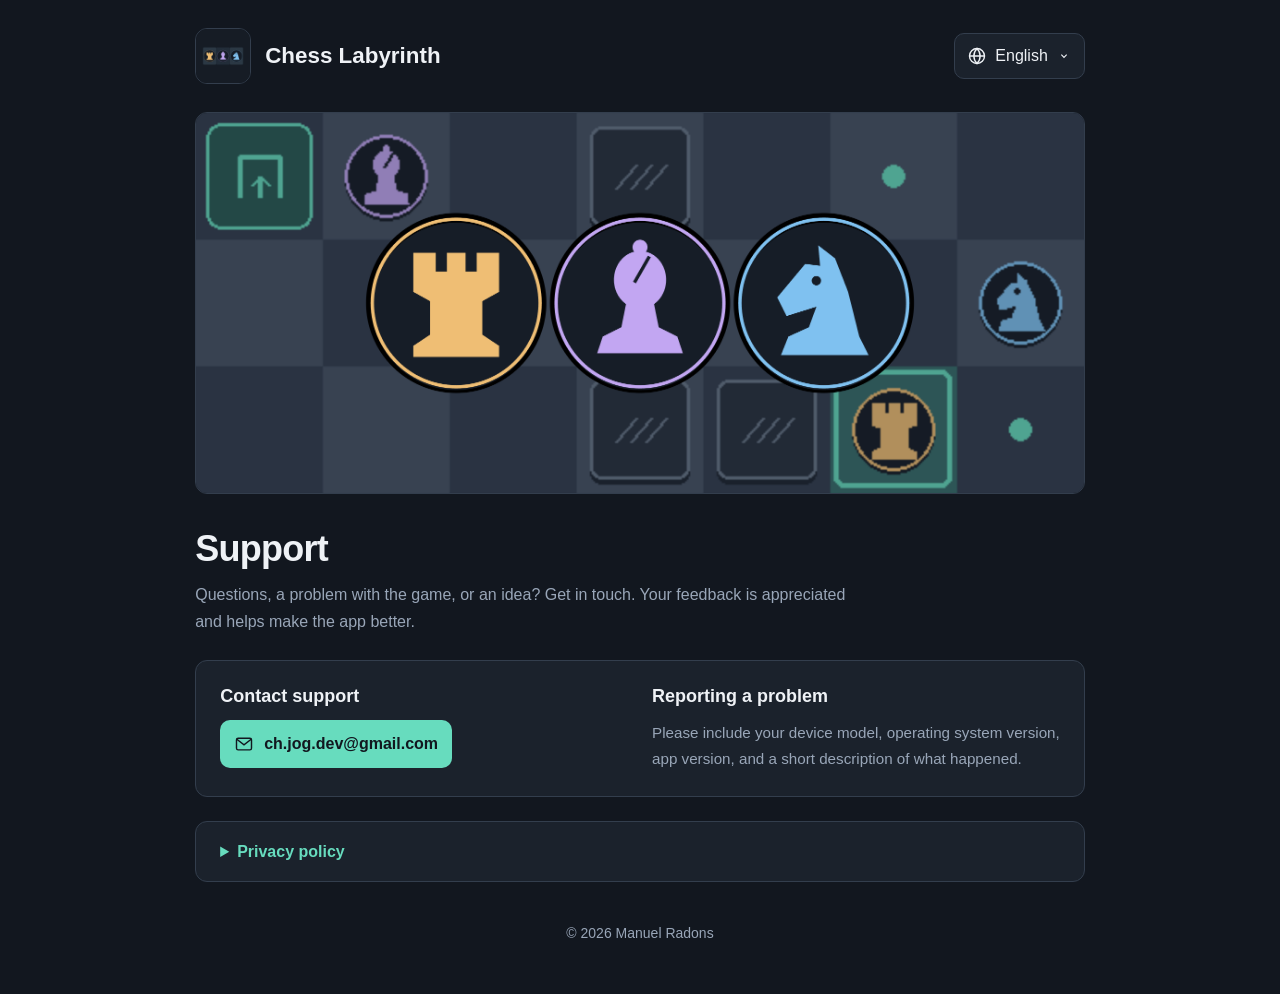
==== ChessLabyrinth/index.html @ fcb1c042 "Update print statement from 'Hello' to 'Goodbye'" ====
<!doctype html>
<html lang="en">
<head>
  <meta charset="utf-8">
  <meta name="viewport" content="width=device-width, initial-scale=1">
  <meta name="color-scheme" content="dark">
  <meta name="referrer" content="no-referrer">
  <meta name="description" content="Chess Labyrinth support and privacy policy. Get help with the game, report a problem, or read about your privacy.">
  <title>Chess Labyrinth — Support</title>
  <link rel="icon" type="image/png" href="[data-uri]">
  <style>
    :root {
      color-scheme: dark;
      --page: #12171f;
      --panel: #1b222c;
      --text: #eff2f6;
      --muted: #99a6b8;
      --accent: #67dcbe;
      --line: #333e4d;
      --notice: #302b20;
      --notice-text: #f6c65c;
    }
    * { box-sizing: border-box; }
    html { scroll-padding-top: 1.5rem; }
    body { margin: 0; background: var(--page); color: var(--text); font: 1rem/1.7 Arial, Helvetica, sans-serif; overflow-wrap: anywhere; -webkit-text-size-adjust: 100%; }
    main { max-width: 62rem; margin: 0 auto; padding: 1.75rem clamp(1.125rem, 4vw, 3.75rem) 3rem; }
    .masthead { display: flex; align-items: center; justify-content: space-between; gap: 1rem; margin-bottom: 1.75rem; }
    .brand { display: flex; align-items: center; gap: .875rem; min-width: 0; margin: 0; font-size: clamp(1.1rem, 3vw, 1.4rem); font-weight: 700; line-height: 1.25; }
    .brand img { width: 3.5rem; height: 3.5rem; flex-shrink: 0; border: 1px solid var(--line); border-radius: .75rem; }
    .language-menu { position: relative; flex-shrink: 0; }
    .language-menu > summary { display: flex; align-items: center; gap: .5rem; min-height: 2.75rem; padding: .5rem .75rem; border: 1px solid var(--line); border-radius: .625rem; background: var(--panel); cursor: pointer; list-style: none; }
    .language-menu > summary::-webkit-details-marker { display: none; }
    svg { width: 1.25rem; height: 1.25rem; flex-shrink: 0; }
    .language-menu > summary .chevron { width: 1rem; }
    .language-menu[open] > summary { border-color: var(--accent); }
    .language-menu[open] > summary .chevron { transform: rotate(180deg); }
    .language-switch { position: absolute; z-index: 5; top: calc(100% + .5rem); right: 0; width: 14rem; max-width: calc(100vw - 2.25rem); max-height: min(65vh, 28rem); overflow: auto; display: grid; gap: .25rem; padding: .5rem; border: 1px solid var(--line); border-radius: .75rem; background: var(--panel); box-shadow: 0 .5rem 1.5rem #0006; }
    .language-switch a { min-height: 2.75rem; padding: .5rem .75rem; border: 1px solid transparent; border-radius: .5rem; text-decoration: none; color: var(--text); }
    .language-switch a:hover { background: #232c38; }
    .language-switch a[aria-current="true"] { color: var(--accent); border-color: var(--accent); }
    .hero-art { display: block; width: 100%; height: auto; border: 1px solid var(--line); border-radius: .75rem; margin-bottom: 2rem; }
    article[hidden] { display: none; }
    article:not([hidden]) + article:not([hidden]) { margin-top: 4rem; padding-top: 2.5rem; border-top: 1px solid var(--line); }
    h1, h2, h3 { line-height: 1.3; text-wrap: balance; }
    h1 { margin: 0 0 .5rem; font-size: clamp(1.7rem, 4vw, 2.25rem); letter-spacing: -.02em; }
    h2 { margin: 0 0 .75rem; font-size: 1.125rem; }
    h3 { margin: 0 0 1rem; font-size: 1.15rem; }
    p { margin: 0 0 1rem; }
    .support-intro { color: var(--muted); max-width: 42rem; }
    .contact-card { display: grid; grid-template-columns: 1fr 1fr; gap: 1.5rem; margin: 1.5rem 0; padding: 1.5rem; background: var(--panel); border: 1px solid var(--line); border-radius: .75rem; }
    .contact-mail { display: inline-flex; align-items: center; gap: .625rem; min-height: 3rem; max-width: 100%; padding: .625rem .875rem; border-radius: .625rem; background: var(--accent); color: var(--page); font-weight: 700; text-decoration: none; }
    .contact-mail span { min-width: 0; }
    .contact-mail:hover { background: #7de8cc; }
    .report p { color: var(--muted); font-size: .95rem; margin: 0; }
    .policy-disclosure { margin: 1rem 0; border: 1px solid var(--line); border-radius: .75rem; background: var(--panel); }
    .policy-disclosure > summary { min-height: 3.5rem; padding: 1rem 1.5rem; cursor: pointer; font-weight: 700; color: var(--accent); }
    .policy-disclosure[open] > summary { border-bottom: 1px solid var(--line); }
    .policy-body { padding: clamp(1rem, 3vw, 1.5rem); }
    .policy-body header { margin-bottom: 1.5rem; }
    .policy-title { font-size: clamp(1.3rem, 3vw, 1.75rem); }
    .updated { color: var(--muted); font-size: .95rem; margin: 0; }
    .policy-body > section { margin: 2rem 0 0; }
    .policy-body > section > :last-child { margin-bottom: 0; }
    .notice { padding: 1rem 1.25rem; margin-bottom: 1.5rem; border-left: .25rem solid var(--notice-text); border-radius: .25rem; background: var(--notice); color: var(--notice-text); }
    a { color: var(--accent); text-decoration-thickness: .08em; text-underline-offset: .18em; }
    a:hover { text-decoration-thickness: .14em; }
    .contact-mail { color: var(--page); }
    a:focus-visible, summary:focus-visible { outline: 2px solid var(--accent); outline-offset: 4px; border-radius: .25rem; }
    .contents { margin: 1.75rem 0; padding: 1rem; border: 1px solid var(--line); border-radius: .5rem; }
    .contents > summary { cursor: pointer; font-weight: 600; }
    .contents[open] > summary { margin-bottom: .75rem; }
    nav ol { margin: 0; padding-left: 1.5rem; }
    nav ol a { display: inline-block; padding-block: .3rem; }
    ul { padding-left: 1.4rem; margin: 0 0 1rem; }
    li { padding-left: .15rem; margin-block: .4rem; }
    address { margin-bottom: 1rem; font-style: normal; }
    .policy-body footer { margin-top: 2rem; padding-top: 1.25rem; border-top: 1px solid var(--line); }
    footer a { display: inline-block; padding-block: .5rem; }
    .site-footer { margin-top: 2.5rem; text-align: center; color: var(--muted); font-size: .875rem; }
    @media (max-width: 42rem) {
      main { padding-top: 1.125rem; }
      .masthead { align-items: flex-start; flex-wrap: wrap; margin-bottom: 1.25rem; }
      .brand { flex: 1 1 12rem; }
      .language-menu { margin-left: auto; }
      .hero-art { margin-bottom: 1.5rem; }
      .contact-card { grid-template-columns: 1fr; gap: 1.5rem; padding: 1.125rem; }
      .contact-mail { font-size: .95rem; }
      .policy-disclosure > summary { padding: 1rem 1.125rem; }
    }
    @media print {
      :root { color-scheme: light; }
      body, main { background: white; color: black; }
      body { font-size: 10pt; line-height: 1.5; }
      main { max-width: none; margin: 0; padding: 0; }
      .masthead, .hero-art, .support, .contents, footer, .policy-disclosure > summary { display: none; }
      .policy-disclosure, .policy-body { background: white; border: 0; padding: 0; }
      a { color: inherit; }
      .updated { color: #444; }
      .notice { background: white; color: black; border: 1px solid #777; break-inside: avoid; }
      h2, h3 { break-after: avoid; }
      address { break-inside: avoid; }
      p, li { orphans: 3; widows: 3; }
    }
  </style>
</head>
<body>
  <main id="seitenanfang">
    <header class="masthead">
      <p class="brand"><img src="[data-uri]" alt="" width="1024" height="1024"><span id="brand-title">Chess Labyrinth</span></p>
      <details class="language-menu">
        <summary aria-label="Choose language: English"><svg viewBox="0 0 24 24" aria-hidden="true" fill="none" stroke="currentColor" stroke-width="1.7"><circle cx="12" cy="12" r="9"/><path d="M3 12h18M12 3c5 5 5 13 0 18-5-5-5-13 0-18Z"/></svg><span id="language-current">English</span><svg class="chevron" viewBox="0 0 24 24" aria-hidden="true" fill="none" stroke="currentColor" stroke-width="1.7"><path d="m8 10 4 4 4-4"/></svg></summary>
        <nav class="language-switch" aria-label="Language">
      <a href="#en-support" lang="en" hreflang="en" data-language-choice="en" data-language-label="Language">English</a>
      <a href="#de-support" lang="de" hreflang="de" data-language-choice="de" data-language-label="Sprache">Deutsch</a>
      <a href="#es-support" lang="es" hreflang="es" data-language-choice="es" data-language-label="Idioma">Español</a>
      <a href="#fr-support" lang="fr" hreflang="fr" data-language-choice="fr" data-language-label="Langue">Français</a>
      <a href="#it-support" lang="it" hreflang="it" data-language-choice="it" data-language-label="Lingua">Italiano</a>
      <a href="#hi-support" lang="hi" hreflang="hi" data-language-choice="hi" data-language-label="भाषा">हिन्दी</a>
      <a href="#ja-support" lang="ja" hreflang="ja" data-language-choice="ja" data-language-label="言語">日本語</a>
      <a href="#zh-Hans-support" lang="zh-Hans" hreflang="zh-Hans" data-language-choice="zh-Hans" data-language-label="语言">简体中文</a>
      <a href="#ru-support" lang="ru" hreflang="ru" data-language-choice="ru" data-language-label="Язык">Русский</a>
    </nav>
      </details>
    </header>
    <img class="hero-art" src="[data-uri]" alt="" width="3840" height="1646">
<article id="en-support" lang="en" data-policy-language="en" data-app-name="Chess Labyrinth" data-support-title="Support" data-description="Questions, a problem with the game, or an idea? Get in touch." data-language-label="Language" data-language-hint="Choose language">
  <section class="support" aria-labelledby="en-support-title">
    <h1 id="en-support-title">Support</h1>
    <p class="support-intro">Questions, a problem with the game, or an idea? Get in touch. Your feedback is appreciated and helps make the app better.</p>
    <div class="contact-card">
      <div>
        <h2>Contact support</h2>
        <a class="contact-mail" href="mailto:ch.jog.dev@gmail.com" aria-label="Email: ch.jog.dev@gmail.com"><svg viewBox="0 0 24 24" aria-hidden="true" fill="none" stroke="currentColor" stroke-width="1.7"><rect x="3" y="5" width="18" height="14" rx="2"/><path d="m3 6 9 7 9-7"/></svg><span>ch.jog.dev@gmail.com</span></a>
      </div>
      <div class="report">
        <h2>Reporting a problem</h2>
        <p>Please include your device model, operating system version, app version, and a short description of what happened.</p>
      </div>
    </div>
  </section>
  <details class="policy-disclosure" id="en-privacy" open>
    <summary>Privacy policy</summary>
    <div class="policy-body" id="en-top">
  <header>
    <h2 class="policy-title">Privacy Policy for Chess Labyrinth</h2>
    <p class="updated">Last updated: <time datetime="2026-10-09">October 9, 2026</time></p>
  </header>
  <p class="notice" role="note"><strong>Draft: Add the full postal address in the next section before publication.</strong></p>
  <p>This privacy policy applies to the Android and iOS app <strong>Chess Labyrinth</strong>. The game does not require a user account. Game progress and settings are stored on your device. To fund the app, Google AdMob banner ads and occasional full-screen ads are displayed. Google processes personal data in connection with these services.</p>
  <details class="contents">
    <summary>Contents</summary>
    <nav aria-label="Table of contents">
      <ol>
        <li><a href="#en-controller-and-contact">Controller and contact</a></li>
        <li><a href="#en-game-progress-and-settings-on-your-device">Game progress and settings on your device</a></li>
        <li><a href="#en-advertising-through-google-admob">Advertising through Google AdMob</a></li>
        <li><a href="#en-privacy-choices-and-withdrawal-of-consent">Privacy choices and withdrawal of consent</a></li>
        <li><a href="#en-purposes-and-legal-bases">Purposes and legal bases</a></li>
        <li><a href="#en-processing-outside-the-european-economic-area">Processing outside the European Economic Area</a></li>
        <li><a href="#en-retention-and-deletion">Retention and deletion</a></li>
        <li><a href="#en-contact-by-email">Contact by email</a></li>
        <li><a href="#en-your-rights">Your rights</a></li>
        <li><a href="#en-app-stores-and-changes-to-this-policy">App stores and changes to this policy</a></li>
      </ol>
    </nav>
  </details>
  <section aria-labelledby="en-controller-and-contact">
    <h3 id="en-controller-and-contact">Controller and contact</h3>
    <p>The controller responsible for processing data in connection with this app is:</p>
    <address>Manuel Radons<br>
      [Add street and house number]<br>
      [Add postal code and city]<br>
      [Add country]</address>
    <p>Email: <a href="mailto:ch.jog.dev@gmail.com">ch.jog.dev@gmail.com</a></p>
  </section>
  <section aria-labelledby="en-game-progress-and-settings-on-your-device">
    <h3 id="en-game-progress-and-settings-on-your-device">Game progress and settings on your device</h3>
    <p>The app stores the following information in local app storage:</p>
    <ul>
      <li>Your best results for each level. Unlocked levels, stars, trophies and personal best scores for each game world are calculated from these results.</li>
      <li>Your selected language and settings for sound, animations and haptic feedback.</li>
      <li>Completed-level counters and a capped time value used to control the intervals between full-screen ads.</li>
    </ul>
    <p>On first launch, the app reads your device's preferred languages to select an appropriate translation. The selected language is stored. The game does not send your device's list of languages to a server operated by me.</p>
    <p>I do not operate a server for storing game progress or user profiles. The app does not send me your best results, stars, trophies or game settings. There is no online leaderboard or synchronization between devices operated by the game. The local advertising counters described above are not passed to AdMob as gameplay statistics.</p>
    <p>No separate analytics or crash-reporting services are integrated in addition to the Google advertising services described below. The game does not access your contacts, photos, camera, microphone or precise device location. Google may nevertheless derive an approximate location from your IP address.</p>
  </section>
  <section aria-labelledby="en-advertising-through-google-admob">
    <h3 id="en-advertising-through-google-admob">Advertising through Google AdMob</h3>
    <p>Chess Labyrinth uses Google AdMob and Google's service for managing privacy choices, the <strong>User Messaging Platform (UMP)</strong>. Google is an external recipient of data. The contact for Europe is Google Ireland Limited, Gordon House, Barrow Street, Dublin 4, Ireland. Company details are available in <a href="https://www.google.com/intl/de_de/contact/impressum.html">Google's legal notice</a>.</p>
    <p>The app is configured for <strong>non-personalized advertising</strong>. Ads should therefore not be selected on the basis of a profile of your previous usage behavior. However, non-personalized advertising does not mean that no personal data is processed: delivering, measuring and securing these ads may also involve identifiers and local storage. <a href="https://support.google.com/admob/answer/7676680?hl=en">Google explains processing for non-personalized ads here.</a></p>
    <p>Depending on the operating system, device settings, privacy choices and ad format, Google's services may process the following data in particular:</p>
    <ul>
      <li>Your IP address and approximate location information derived from it.</li>
      <li>Technical information about the device, operating system and app, and device, app or other identifiers where available.</li>
      <li>Information about ads displayed and interactions, such as ad views, taps or advertising video playback, and technical usage events such as app launches.</li>
      <li>Diagnostic and performance data, such as loading times, crash reports and information about technical errors.</li>
      <li>Your privacy choices and information needed to manage them.</li>
    </ul>
    <p>Google uses this data to provide and measure advertising, for billing, to improve its advertising services and to protect against fraud and abuse. The categories processed in any particular case depend on the conditions described above. Details are provided in Google's information for <a href="https://developers.google.com/admob/android/privacy/play-data-disclosure">Android</a> and <a href="https://developers.google.com/admob/ios/privacy/data-disclosure">iOS</a>, and in <a href="https://policies.google.com/privacy?hl=en">Google's Privacy Policy</a>.</p>
    <p>No additional advertising network SDKs are integrated into the app. However, other service providers and advertising partners used by Google may receive data as part of ad delivery. Information about the providers involved and their purposes is available in the privacy dialog, where provided, and in <a href="https://policies.google.com/technologies/partner-sites?hl=en">Google's information about data use on partner websites and apps</a>. If you follow an ad to another website or app, that provider's privacy notices also apply there.</p>
  </section>
  <section aria-labelledby="en-privacy-choices-and-withdrawal-of-consent">
    <h3 id="en-privacy-choices-and-withdrawal-of-consent">Privacy choices and withdrawal of consent</h3>
    <p>The app uses Google UMP to determine which privacy prompt is required and to display the corresponding dialog. This check already establishes a connection to Google. It is separate from the subsequent request for advertising. Depending on the region and your choices, authorization by UMP may also allow limited ads to be delivered; it does not automatically mean that you have given consent. <a href="https://developers.google.com/admob/ios/privacy">Information about Google UMP</a>.</p>
    <p>Where consent is required, you can accept or reject the purposes offered in the dialog. Under <strong>Settings → Ad privacy options</strong>, you can revisit and change your choices if Google provides this option for your region. You can withdraw consent there with effect for the future. Withdrawal does not affect the lawfulness of processing carried out before withdrawal. Refusing or withdrawing consent may result in limited ads or no ads being displayed; the game's features remain available.</p>
    <p>Consent choices are stored by the Google service. <strong>“Reset progress” does not delete advertising consent or data already stored by Google.</strong></p>
  </section>
  <section aria-labelledby="en-purposes-and-legal-bases">
    <h3 id="en-purposes-and-legal-bases">Purposes and legal bases</h3>
    <p>Where personal data is processed and the General Data Protection Regulation (GDPR) applies, the legal bases are:</p>
    <ul>
      <li><strong>Providing the game and storing settings:</strong> Article 6(1)(b) GDPR, to the extent necessary to provide the features you request.</li>
      <li><strong>Advertising-related processing requiring consent:</strong> Article 6(1)(a) GDPR.</li>
      <li><strong>Legally required management and documentation of consent:</strong> Article 6(1)(c) GDPR.</li>
      <li><strong>Technical delivery of non-personalized advertising, limiting advertising interruptions and preventing abuse:</strong> where consent is not required, Article 6(1)(f) GDPR. The interests are funding the app and operating it securely with minimal disruption. This applies only where your interests requiring protection do not override those interests.</li>
    </ul>
    <p>These legal bases are set out in <a href="https://eur-lex.europa.eu/eli/reg/2016/679/oj?locale=en">Article 6 GDPR</a>. A legitimate interest does not replace consent required by law.</p>
    <p>Storing or accessing information on your device is also subject to the applicable rules protecting terminal equipment. Where German law applies, non-essential access requires consent under Section 25(1) of the TDDDG. Access that is strictly necessary to provide features you expressly request, such as storing your game progress and selected settings, falls under Section 25(2), point 2 of the TDDDG. <a href="https://www.gesetze-im-internet.de/ttdsg/__25.html">Section 25 TDDDG</a>.</p>
  </section>
  <section aria-labelledby="en-processing-outside-the-european-economic-area">
    <h3 id="en-processing-outside-the-european-economic-area">Processing outside the European Economic Area</h3>
    <p>Google may also process data outside the European Economic Area, particularly in the United States. According to Google, it relies on applicable adequacy decisions, including the EU–US Data Privacy Framework for covered transfers to certified companies, and, where necessary, standard contractual clauses. Information about these safeguards and how to obtain a copy of the standard contractual clauses is available in <a href="https://policies.google.com/privacy/frameworks?hl=en">Google's information about international data transfers</a>.</p>
  </section>
  <section aria-labelledby="en-retention-and-deletion">
    <h3 id="en-retention-and-deletion">Retention and deletion</h3>
    <p><strong>Local game data:</strong> game progress and settings generally remain stored until you change or delete them. Under <strong>Settings → Reset progress</strong>, best results and the unlocked levels, stars, trophies and personal best scores for each game world derived from them, together with the local counters for full-screen ads, are reset. Language, sound, animations, haptics and privacy choices are preserved.</p>
    <p>You can remove other local app data using your operating system's data management options or by fully deleting the app. Merely offloading an app on iOS retains its data.</p>
    <p><strong>Device backups:</strong> depending on your system settings, app data may be included in device backups and restored later. Such backups are allowed on Android. Storage and deletion of these backups depend on your settings and the backup service used, for example Apple's or Google's. Resetting the game does not delete existing backup copies.</p>
    <p><strong>Google data:</strong> retention periods depend on the type of data, the purpose of processing and legal requirements. Google deletes or anonymizes certain data after defined periods; other data may be retained longer, particularly for security, abuse prevention or legal obligations. Google explains the details and deletion options in its <a href="https://policies.google.com/technologies/retention?hl=en">information about data retention</a>. Uninstalling the app does not automatically delete data already sent to Google.</p>
  </section>
  <section aria-labelledby="en-contact-by-email">
    <h3 id="en-contact-by-email">Contact by email</h3>
    <p>If you email me, I process your email address and the information you provide in order to respond to your request. The contact address above uses Google's Gmail service, so Google also processes the messages sent. The linked Google information about data processing and international transfers also applies.</p>
    <p>The legal basis is Article 6(1)(b) GDPR for requests concerning use of the app, and Article 6(1)(f) GDPR for other requests, based on the interest in responding to your message. Correspondence is deleted once the matter has been fully resolved, unless statutory retention obligations or necessary documentation require otherwise. Contacting me is voluntary; without a means to reply, I may be unable to answer your request.</p>
  </section>
  <section aria-labelledby="en-your-rights">
    <h3 id="en-your-rights">Your rights</h3>
    <p>Where the legal requirements are met, you have rights of access, rectification, erasure, restriction of processing and data portability. You can withdraw consent with effect for the future. You can object to processing based on legitimate interests on grounds relating to your particular situation; you may object to direct marketing at any time.</p>
    <p>You can also lodge a complaint with a data protection supervisory authority, particularly in the place of your habitual residence, place of work or the alleged infringement. The <a href="https://commission.europa.eu/law/law-topic/data-protection/information-individuals_en">European Commission provides an overview of your data protection rights</a>.</p>
    <p>For matters concerning the app, you can contact me at <a href="mailto:ch.jog.dev@gmail.com">ch.jog.dev@gmail.com</a>. I have no remote access to the game progress stored by the app on your device. For data that Google processes as an independent controller, the contact and privacy tools in <a href="https://policies.google.com/privacy?hl=en">Google's Privacy Policy</a> are also available.</p>
    <p>The game does not make decisions about you based solely on automated processing that produce legal effects or similarly significantly affect you.</p>
  </section>
  <section aria-labelledby="en-app-stores-and-changes-to-this-policy">
    <h3 id="en-app-stores-and-changes-to-this-policy">App stores and changes to this policy</h3>
    <p>When you download or update the app, Apple or Google processes data as an independent controller. Their privacy notices apply to that processing. This policy describes data processing within Chess Labyrinth and when you contact me; it does not replace the app stores' privacy notices.</p>
    <p>This policy will be updated if features, services used or legal requirements change. The date at the beginning indicates the date of this version.</p>
  </section>
  <footer><a href="#en-support">Back to support</a></footer>
    </div>
  </details>
</article>
<article id="de-support" lang="de" data-policy-language="de" data-app-name="Schachlabyrinth" data-support-title="Support" data-description="Du hast eine Frage, ein Problem mit dem Spiel oder eine Idee? Schreib mir." data-language-label="Sprache" data-language-hint="Sprache wählen">
  <section class="support" aria-labelledby="de-support-title">
    <h1 id="de-support-title">Support</h1>
    <p class="support-intro">Du hast eine Frage, ein Problem mit dem Spiel oder eine Idee? Schreib mir. Dein Feedback ist willkommen und hilft mir, die App zu verbessern.</p>
    <div class="contact-card">
      <div>
        <h2>Support kontaktieren</h2>
        <a class="contact-mail" href="mailto:ch.jog.dev@gmail.com" aria-label="E-Mail: ch.jog.dev@gmail.com"><svg viewBox="0 0 24 24" aria-hidden="true" fill="none" stroke="currentColor" stroke-width="1.7"><rect x="3" y="5" width="18" height="14" rx="2"/><path d="m3 6 9 7 9-7"/></svg><span>ch.jog.dev@gmail.com</span></a>
      </div>
      <div class="report">
        <h2>Ein Problem melden</h2>
        <p>Bitte nenne dein Gerätemodell, die Betriebssystemversion und die App-Version und beschreibe kurz, was passiert ist.</p>
      </div>
    </div>
  </section>
  <details class="policy-disclosure" id="de-privacy" open>
    <summary>Datenschutzerklärung</summary>
    <div class="policy-body" id="de-top">
    <header>
      <h2 class="policy-title">Datenschutzerklärung für Schachlabyrinth</h2>
      <p class="updated">Stand: <time datetime="2026-10-09">9. Oktober 2026</time></p>
    </header>
    <p class="notice" role="note"><strong>Entwurf: Vor der Veröffentlichung die vollständige Anschrift im nächsten Abschnitt ergänzen.</strong></p>
    <p>Diese Datenschutzerklärung gilt für die Android- und iOS-App <strong>Schachlabyrinth (Chess Labyrinth)</strong>. Das Spiel benötigt kein Benutzerkonto. Spielstände und Einstellungen werden auf Ihrem Gerät gespeichert. Zur Finanzierung der App werden Werbebanner und gelegentlich Vollbildanzeigen von Google AdMob eingeblendet. Dabei verarbeitet Google personenbezogene Daten.</p>
    <details class="contents">
      <summary>Inhalt</summary>
      <nav aria-label="Inhaltsverzeichnis">
        <ol>
          <li><a href="#verantwortlicher-und-kontakt">Verantwortlicher und Kontakt</a></li>
          <li><a href="#spielstaende-und-einstellungen-auf-ihrem-geraet">Spielstände und Einstellungen auf Ihrem Gerät</a></li>
          <li><a href="#werbung-durch-google-admob">Werbung durch Google AdMob</a></li>
          <li><a href="#datenschutzentscheidung-und-widerruf">Datenschutzentscheidung und Widerruf</a></li>
          <li><a href="#zwecke-und-rechtsgrundlagen">Zwecke und Rechtsgrundlagen</a></li>
          <li><a href="#verarbeitung-ausserhalb-des-europaeischen-wirtschaftsraums">Verarbeitung außerhalb des Europäischen Wirtschaftsraums</a></li>
          <li><a href="#speicherdauer-und-loeschung">Speicherdauer und Löschung</a></li>
          <li><a href="#kontakt-per-e-mail">Kontakt per E-Mail</a></li>
          <li><a href="#ihre-rechte">Ihre Rechte</a></li>
          <li><a href="#app-stores-und-aenderungen-dieser-erklaerung">App Stores und Änderungen dieser Erklärung</a></li>
        </ol>
      </nav>
    </details>
    <section aria-labelledby="verantwortlicher-und-kontakt">
      <h3 id="verantwortlicher-und-kontakt">Verantwortlicher und Kontakt</h3>
      <p>Verantwortlich für die Datenverarbeitung im Zusammenhang mit dieser App ist:</p>
      <address>Manuel Radons<br>
        [Straße und Hausnummer ergänzen]<br>
        [Postleitzahl und Ort ergänzen]<br>
        [Land ergänzen]</address>
      <p>E-Mail: <a href="mailto:ch.jog.dev@gmail.com">ch.jog.dev@gmail.com</a></p>
    </section>
    <section aria-labelledby="spielstaende-und-einstellungen-auf-ihrem-geraet">
      <h3 id="spielstaende-und-einstellungen-auf-ihrem-geraet">Spielstände und Einstellungen auf Ihrem Gerät</h3>
      <p>Die App speichert die folgenden Informationen im lokalen App-Speicher:</p>
      <ul>
        <li>Bestleistungen pro Level. Daraus werden freigeschaltete Level, Sterne, Trophäen und persönliche Bestleistungen pro Spielwelt berechnet.</li>
        <li>Ihre gewählte Sprache sowie Einstellungen für Ton, Animationen und haptisches Feedback.</li>
        <li>Zähler abgeschlossener Level und eine begrenzte Zeitangabe zur Steuerung der Abstände zwischen Vollbildanzeigen.</li>
      </ul>
      <p>Beim ersten Start liest die App die bevorzugten Gerätesprachen aus, um eine passende Übersetzung auszuwählen. Gespeichert wird die ausgewählte Sprache. Die Liste Ihrer Gerätesprachen wird vom Spiel nicht an einen eigenen Server übermittelt.</p>
      <p>Ich betreibe keinen Server zur Speicherung von Spielständen oder Nutzerprofilen. Die App übermittelt Ihre Bestleistungen, Sterne, Trophäen und Spieleinstellungen nicht an mich. Es gibt keine Online-Rangliste und keine vom Spiel betriebene Synchronisierung zwischen Geräten. Die beschriebenen lokalen Werbezähler werden nicht als Spielstatistik an AdMob übergeben.</p>
      <p>Zusätzlich zu den unten beschriebenen Google-Werbediensten sind keine eigenen Analyse- oder Absturzberichtsdienste eingebunden. Das Spiel greift nicht auf Ihre Kontakte, Fotos, Kamera, Ihr Mikrofon oder Ihren präzisen Gerätestandort zu. Google kann aus der IP-Adresse dennoch einen ungefähren Standort ableiten.</p>
    </section>
    <section aria-labelledby="werbung-durch-google-admob">
      <h3 id="werbung-durch-google-admob">Werbung durch Google AdMob</h3>
      <p>Chess Labyrinth verwendet Google AdMob und Googles Dienst zur Verwaltung von Datenschutzentscheidungen, die <strong>User Messaging Platform (UMP)</strong>. Google ist dabei ein externer Empfänger von Daten. Für Europa ist Ansprechpartner Google Ireland Limited, Gordon House, Barrow Street, Dublin 4, Irland. Angaben zum Unternehmen finden Sie im <a href="https://www.google.com/intl/de_de/contact/impressum.html">Google-Impressum</a>.</p>
      <p>Die App ist für <strong>nicht personalisierte Werbung</strong> konfiguriert. Die Auswahl der Anzeigen soll daher nicht auf einem Profil Ihres bisherigen Nutzungsverhaltens beruhen. Nicht personalisierte Werbung bedeutet jedoch nicht, dass keine personenbezogenen Daten verarbeitet werden: Auch die Auslieferung, Messung und Absicherung solcher Anzeigen kann Kennungen und lokalen Speicher verwenden. <a href="https://support.google.com/admob/answer/7676680?hl=de">Google erläutert die Verarbeitung bei nicht personalisierten Anzeigen hier.</a></p>
      <p>Abhängig von Betriebssystem, Geräteeinstellungen, Datenschutzentscheidung und Anzeigenformat können die Google-Dienste insbesondere folgende Daten verarbeiten:</p>
      <ul>
        <li>IP-Adresse und daraus abgeleitete ungefähre Standortinformationen.</li>
        <li>Technische Angaben zum Gerät, Betriebssystem und zur App sowie Geräte-, App- oder sonstige Kennungen, soweit diese verfügbar sind.</li>
        <li>Angaben zu angezeigten Anzeigen und Interaktionen, etwa Anzeigenaufrufe, Antippen oder das Abspielen von Werbevideos, sowie technische Nutzungsereignisse wie App-Starts.</li>
        <li>Diagnose- und Leistungsdaten, etwa Ladezeiten, Absturzberichte und Informationen über technische Fehler.</li>
        <li>Ihre Datenschutzentscheidungen und die für deren Verwaltung benötigten Informationen.</li>
      </ul>
      <p>Google verwendet solche Daten zur Bereitstellung und Messung von Werbung, zur Abrechnung, zur Verbesserung seiner Werbedienste und zum Schutz vor Betrug und Missbrauch. Welche Kategorien im Einzelfall verarbeitet werden, hängt von den genannten Bedingungen ab. Einzelheiten beschreiben Googles Informationen für <a href="https://developers.google.com/admob/android/privacy/play-data-disclosure">Android</a> und <a href="https://developers.google.com/admob/ios/privacy/data-disclosure">iOS</a> sowie die <a href="https://policies.google.com/privacy?hl=de">Google-Datenschutzerklärung</a>.</p>
      <p>Zusätzliche Werbenetzwerk-SDKs sind nicht in die App eingebunden. Im Rahmen der Anzeigenauslieferung können jedoch weitere von Google eingesetzte Dienstleister und Werbepartner Daten erhalten. Informationen zu den beteiligten Anbietern und ihren Zwecken finden Sie im verfügbaren Datenschutzdialog und in <a href="https://policies.google.com/technologies/partner-sites?hl=de">Googles Informationen zur Datennutzung auf Partner-Websites und in Partner-Apps</a>. Wenn Sie einer Anzeige zu einer fremden Website oder App folgen, gelten dort zusätzlich die Datenschutzhinweise des jeweiligen Anbieters.</p>
    </section>
    <section aria-labelledby="datenschutzentscheidung-und-widerruf">
      <h3 id="datenschutzentscheidung-und-widerruf">Datenschutzentscheidung und Widerruf</h3>
      <p>Die App verwendet Google UMP, um zu ermitteln, welche Datenschutzabfrage erforderlich ist, und den entsprechenden Dialog anzuzeigen. Bereits diese Abfrage stellt eine Verbindung zu Google her. Sie ist von der anschließenden Anforderung von Werbung zu unterscheiden. Eine Freigabe durch UMP kann je nach Region und Entscheidung auch die Auslieferung eingeschränkter Anzeigen erlauben; sie bedeutet nicht automatisch, dass Sie eine Einwilligung erteilt haben. <a href="https://developers.google.com/admob/ios/privacy">Informationen zu Google UMP</a>.</p>
      <p>Soweit eine Einwilligung erforderlich ist, können Sie die angebotenen Zwecke im Dialog annehmen oder ablehnen. In den <strong>Einstellungen → Datenschutzoptionen für Werbung</strong> können Sie Ihre Entscheidung erneut aufrufen und ändern, sofern diese Option für Ihre Region von Google bereitgestellt wird. Eine erteilte Einwilligung können Sie dort mit Wirkung für die Zukunft widerrufen. Die Rechtmäßigkeit der Verarbeitung bis zum Widerruf bleibt unberührt. Eine Ablehnung oder ein Widerruf kann dazu führen, dass eingeschränkte oder keine Anzeigen erscheinen; die Spielfunktionen bleiben nutzbar.</p>
      <p>Einwilligungsentscheidungen werden durch den Google-Dienst gespeichert. <strong>„Fortschritt zurücksetzen“ löscht keine Werbeeinwilligung und keine bereits bei Google gespeicherten Daten.</strong></p>
    </section>
    <section aria-labelledby="zwecke-und-rechtsgrundlagen">
      <h3 id="zwecke-und-rechtsgrundlagen">Zwecke und Rechtsgrundlagen</h3>
      <p>Soweit personenbezogene Daten verarbeitet werden und die Datenschutz-Grundverordnung (DSGVO) gilt, sind die Rechtsgrundlagen:</p>
      <ul>
        <li><strong>Spiel bereitstellen und Einstellungen speichern:</strong> Art. 6 Abs. 1 Buchst. b DSGVO, soweit dies zur Bereitstellung der von Ihnen gewünschten Funktionen erforderlich ist.</li>
        <li><strong>Einwilligungspflichtige Werbeverarbeitung:</strong> Art. 6 Abs. 1 Buchst. a DSGVO.</li>
        <li><strong>Gesetzlich erforderliche Verwaltung und Nachweise von Einwilligungen:</strong> Art. 6 Abs. 1 Buchst. c DSGVO.</li>
        <li><strong>Technische Auslieferung nicht personalisierter Werbung, Begrenzung von Werbeunterbrechungen und Missbrauchsschutz:</strong> Soweit keine Einwilligung erforderlich ist, Art. 6 Abs. 1 Buchst. f DSGVO. Die Interessen liegen in der Finanzierung und dem sicheren, störungsarmen Betrieb der App. Dies gilt nur, soweit Ihre schutzwürdigen Interessen nicht überwiegen.</li>
      </ul>
      <p>Diese Rechtsgrundlagen ergeben sich aus <a href="https://eur-lex.europa.eu/eli/reg/2016/679/oj?locale=de">Art. 6 DSGVO</a>. Ein berechtigtes Interesse ersetzt keine gesetzlich erforderliche Einwilligung.</p>
      <p>Für das Speichern oder Auslesen von Informationen auf Ihrem Gerät gelten zusätzlich die anwendbaren Regeln zum Schutz der Endeinrichtung. Soweit deutsches Recht anwendbar ist, erfordern nicht notwendige Zugriffe eine Einwilligung nach § 25 Abs. 1 TDDDG. Unbedingt notwendige Zugriffe zur Bereitstellung ausdrücklich gewünschter Funktionen, etwa zum Speichern Ihrer Spielstände und gewählten Einstellungen, fallen unter § 25 Abs. 2 Nr. 2 TDDDG. <a href="https://www.gesetze-im-internet.de/ttdsg/__25.html">§ 25 TDDDG</a>.</p>
    </section>
    <section aria-labelledby="verarbeitung-ausserhalb-des-europaeischen-wirtschaftsraums">
      <h3 id="verarbeitung-ausserhalb-des-europaeischen-wirtschaftsraums">Verarbeitung außerhalb des Europäischen Wirtschaftsraums</h3>
      <p>Google kann Daten auch außerhalb des Europäischen Wirtschaftsraums verarbeiten, insbesondere in den USA. Nach eigenen Angaben nutzt Google hierfür anwendbare Angemessenheitsbeschlüsse, einschließlich des EU-US Data Privacy Framework für entsprechend erfasste Übermittlungen an zertifizierte Unternehmen, und erforderlichenfalls Standardvertragsklauseln. Informationen zu diesen Grundlagen und dazu, wie Sie eine Kopie der Standardvertragsklauseln erhalten, finden Sie in <a href="https://policies.google.com/privacy/frameworks?hl=de">Googles Hinweisen zu internationalen Datenübermittlungen</a>.</p>
    </section>
    <section aria-labelledby="speicherdauer-und-loeschung">
      <h3 id="speicherdauer-und-loeschung">Speicherdauer und Löschung</h3>
      <p><strong>Lokale Spieldaten:</strong> Spielstände und Einstellungen bleiben grundsätzlich gespeichert, bis Sie sie ändern oder löschen. Unter <strong>Einstellungen → Fortschritt zurücksetzen</strong> werden Bestleistungen, daraus abgeleitete Freischaltungen, Sterne, Trophäen und persönliche Bestleistungen pro Spielwelt sowie die lokalen Zähler für Vollbildanzeigen zurückgesetzt. Sprache, Ton, Animationen, Haptik und Datenschutzentscheidungen bleiben dabei erhalten.</p>
      <p>Weitere lokale App-Daten können Sie über die Datenverwaltung des Betriebssystems beziehungsweise durch vollständiges Löschen der App entfernen. Das bloße Auslagern einer App unter iOS lässt deren Daten bestehen.</p>
      <p><strong>Gerätesicherungen:</strong> Abhängig von Ihren Systemeinstellungen können App-Daten in Gerätesicherungen enthalten sein und später wiederhergestellt werden. Unter Android sind solche Sicherungen zugelassen. Speicherung und Löschung dieser Sicherungen richten sich nach Ihren Einstellungen und dem verwendeten Sicherungsdienst, beispielsweise von Apple oder Google. Das Zurücksetzen des Spiels löscht keine bereits vorhandenen Sicherungskopien.</p>
      <p><strong>Google-Daten:</strong> Die Speicherdauer richtet sich nach Datenart, Verarbeitungszweck und rechtlichen Anforderungen. Google löscht oder anonymisiert bestimmte Daten nach festgelegten Fristen; andere Daten können insbesondere zur Sicherheit, zur Missbrauchsbekämpfung oder aufgrund gesetzlicher Pflichten länger aufbewahrt werden. Einzelheiten und Löschmöglichkeiten erläutert Google in seinen <a href="https://policies.google.com/technologies/retention?hl=de">Hinweisen zur Datenspeicherung</a>. Die Deinstallation der App löscht bereits übermittelte Daten bei Google nicht automatisch.</p>
    </section>
    <section aria-labelledby="kontakt-per-e-mail">
      <h3 id="kontakt-per-e-mail">Kontakt per E-Mail</h3>
      <p>Wenn Sie mir eine E-Mail senden, verarbeite ich Ihre E-Mail-Adresse und die von Ihnen mitgeteilten Inhalte, um Ihre Anfrage zu beantworten. Für die oben genannte Kontaktadresse wird Gmail von Google verwendet; dadurch verarbeitet Google auch die übermittelten Nachrichten. Es gelten ergänzend die verlinkten Google-Hinweise zur Datenverarbeitung und zu internationalen Übermittlungen.</p>
      <p>Rechtsgrundlage ist bei Anfragen zur Nutzung der App Art. 6 Abs. 1 Buchst. b DSGVO, bei sonstigen Anfragen Art. 6 Abs. 1 Buchst. f DSGVO aufgrund des Interesses an der Beantwortung Ihrer Nachricht. Die Korrespondenz wird gelöscht, sobald das Anliegen abschließend geklärt ist und keine gesetzlichen Aufbewahrungspflichten oder erforderlichen Nachweise entgegenstehen. Die Kontaktaufnahme ist freiwillig; ohne eine Rückmeldemöglichkeit kann ich Ihre Anfrage gegebenenfalls nicht beantworten.</p>
    </section>
    <section aria-labelledby="ihre-rechte">
      <h3 id="ihre-rechte">Ihre Rechte</h3>
      <p>Soweit die gesetzlichen Voraussetzungen vorliegen, haben Sie Rechte auf Auskunft, Berichtigung, Löschung, Einschränkung der Verarbeitung und Datenübertragbarkeit. Sie können Einwilligungen für die Zukunft widerrufen. Gegen Verarbeitungen auf Grundlage berechtigter Interessen können Sie aus Gründen Ihrer besonderen Situation Widerspruch einlegen; gegen Direktwerbung ist ein Widerspruch jederzeit möglich.</p>
      <p>Sie können sich außerdem bei einer Datenschutzaufsichtsbehörde beschweren, insbesondere an Ihrem gewöhnlichen Aufenthaltsort, Ihrem Arbeitsplatz oder am Ort des vermuteten Verstoßes. Einen Überblick bietet die <a href="https://commission.europa.eu/law/law-topic/data-protection/information-individuals_en">Europäische Kommission zu Ihren Datenschutzrechten</a>.</p>
      <p>Für Anliegen zur App erreichen Sie mich unter <a href="mailto:ch.jog.dev@gmail.com">ch.jog.dev@gmail.com</a>. Auf die von der App auf Ihrem Gerät gespeicherten Spielstände habe ich keinen Fernzugriff. Für Daten, die Google eigenverantwortlich verarbeitet, stehen zusätzlich die Kontakt- und Datenschutzfunktionen in der <a href="https://policies.google.com/privacy?hl=de">Google-Datenschutzerklärung</a> zur Verfügung.</p>
      <p>Das Spiel trifft keine ausschließlich automatisierten Entscheidungen über Sie, die rechtliche Wirkung entfalten oder Sie ähnlich erheblich beeinträchtigen.</p>
    </section>
    <section aria-labelledby="app-stores-und-aenderungen-dieser-erklaerung">
      <h3 id="app-stores-und-aenderungen-dieser-erklaerung">App Stores und Änderungen dieser Erklärung</h3>
      <p>Beim Herunterladen oder Aktualisieren der App verarbeiten Apple beziehungsweise Google Daten in eigener Verantwortung. Dafür gelten deren Datenschutzhinweise. Diese Erklärung beschreibt die Datenverarbeitung innerhalb von Chess Labyrinth und bei einer Kontaktaufnahme mit mir; sie ersetzt nicht die Datenschutzhinweise der App Stores.</p>
      <p>Wenn sich Funktionen, eingesetzte Dienste oder rechtliche Anforderungen ändern, wird diese Erklärung entsprechend angepasst. Das Datum am Anfang bezeichnet den Stand dieser Fassung.</p>
    </section>
    <footer><a href="#de-support">Zurück zum Support</a></footer>
    </div>
  </details>
</article>
<article id="es-support" lang="es" data-policy-language="es" data-app-name="Laberinto de ajedrez" data-support-title="Ayuda" data-description="¿Tienes alguna pregunta, un problema con el juego o una idea? Escríbeme." data-language-label="Idioma" data-language-hint="Elegir idioma">
  <section class="support" aria-labelledby="es-support-title">
    <h1 id="es-support-title">Ayuda</h1>
    <p class="support-intro">¿Tienes alguna pregunta, un problema con el juego o una idea? Escríbeme. Agradezco tus comentarios: me ayudan a mejorar la aplicación.</p>
    <div class="contact-card">
      <div>
        <h2>Contactar con soporte</h2>
        <a class="contact-mail" href="mailto:ch.jog.dev@gmail.com" aria-label="Correo electrónico: ch.jog.dev@gmail.com"><svg viewBox="0 0 24 24" aria-hidden="true" fill="none" stroke="currentColor" stroke-width="1.7"><rect x="3" y="5" width="18" height="14" rx="2"/><path d="m3 6 9 7 9-7"/></svg><span>ch.jog.dev@gmail.com</span></a>
      </div>
      <div class="report">
        <h2>Informar de un problema</h2>
        <p>Incluye el modelo de tu dispositivo, la versión del sistema operativo, la versión de la aplicación y una breve descripción de lo ocurrido.</p>
      </div>
    </div>
  </section>
  <details class="policy-disclosure" id="es-privacy" open>
    <summary>Política de privacidad</summary>
    <div class="policy-body" id="es-top">
  <header>
    <h2 class="policy-title">Política de privacidad de Laberinto de ajedrez</h2>
    <p class="updated">Última actualización: <time datetime="2026-10-09">9 de octubre de 2026</time></p>
  </header>
  <p class="notice" role="note"><strong>Borrador: Añadir la dirección postal completa en la siguiente sección antes de la publicación.</strong></p>
  <p>Esta política de privacidad se aplica a la aplicación para Android e iOS <strong>Laberinto de ajedrez (Chess Labyrinth)</strong>. El juego no requiere una cuenta de usuario. El progreso del juego y los ajustes se almacenan en tu dispositivo. Para financiar la aplicación, se muestran anuncios de banner de Google AdMob y, ocasionalmente, anuncios a pantalla completa. Google trata datos personales en relación con estos servicios.</p>
  <details class="contents">
    <summary>Contenido</summary>
    <nav aria-label="Índice de contenidos">
      <ol>
        <li><a href="#es-controller-and-contact">Responsable del tratamiento y contacto</a></li>
        <li><a href="#es-game-progress-and-settings-on-your-device">Progreso del juego y ajustes en tu dispositivo</a></li>
        <li><a href="#es-advertising-through-google-admob">Publicidad mediante Google AdMob</a></li>
        <li><a href="#es-privacy-choices-and-withdrawal-of-consent">Opciones de privacidad y retirada del consentimiento</a></li>
        <li><a href="#es-purposes-and-legal-bases">Fines y bases jurídicas</a></li>
        <li><a href="#es-processing-outside-the-european-economic-area">Tratamiento fuera del Espacio Económico Europeo</a></li>
        <li><a href="#es-retention-and-deletion">Conservación y eliminación</a></li>
        <li><a href="#es-contact-by-email">Contacto por correo electrónico</a></li>
        <li><a href="#es-your-rights">Tus derechos</a></li>
        <li><a href="#es-app-stores-and-changes-to-this-policy">Tiendas de aplicaciones y cambios en esta política</a></li>
      </ol>
    </nav>
  </details>
  <section aria-labelledby="es-controller-and-contact">
    <h3 id="es-controller-and-contact">Responsable del tratamiento y contacto</h3>
    <p>El responsable del tratamiento de los datos en relación con esta aplicación es:</p>
    <address>Manuel Radons<br>
      [Añadir calle y número]<br>
      [Añadir código postal y localidad]<br>
      [Añadir país]</address>
    <p>Correo electrónico: <a href="mailto:ch.jog.dev@gmail.com">ch.jog.dev@gmail.com</a></p>
  </section>
  <section aria-labelledby="es-game-progress-and-settings-on-your-device">
    <h3 id="es-game-progress-and-settings-on-your-device">Progreso del juego y ajustes en tu dispositivo</h3>
    <p>La aplicación guarda la siguiente información en su almacenamiento local:</p>
    <ul>
      <li>Tus mejores resultados en cada nivel. Los niveles desbloqueados, las estrellas, los trofeos y las mejores puntuaciones de cada mundo se calculan a partir de estos resultados.</li>
      <li>El idioma que has seleccionado y los ajustes de sonido, animaciones y respuesta háptica.</li>
      <li>Contadores de niveles completados y un valor de tiempo con un límite máximo que se utilizan para controlar los intervalos entre los anuncios a pantalla completa.</li>
    </ul>
    <p>Al iniciarse por primera vez, la aplicación lee los idiomas preferidos de tu dispositivo para seleccionar una traducción adecuada. El idioma seleccionado se guarda. El juego no envía la lista de idiomas de tu dispositivo a ningún servidor que yo gestione.</p>
    <p>No gestiono ningún servidor para almacenar el progreso del juego ni perfiles de usuario. La aplicación no me envía tus mejores resultados, estrellas, trofeos ni ajustes del juego. El juego no ofrece una clasificación en línea ni sincronización entre dispositivos. Los contadores locales de publicidad descritos anteriormente no se transmiten a AdMob como estadísticas de juego.</p>
    <p>No se integran servicios independientes de análisis o de informes de fallos además de los servicios publicitarios de Google descritos a continuación. El juego no accede a tus contactos, fotos, cámara, micrófono ni a la ubicación precisa de tu dispositivo. No obstante, Google puede deducir una ubicación aproximada a partir de tu dirección IP.</p>
  </section>
  <section aria-labelledby="es-advertising-through-google-admob">
    <h3 id="es-advertising-through-google-admob">Publicidad mediante Google AdMob</h3>
    <p>Chess Labyrinth utiliza Google AdMob y el servicio de Google para gestionar las opciones de privacidad, la <strong>User Messaging Platform (UMP)</strong>. Google es un destinatario externo de los datos. La entidad de contacto para Europa es Google Ireland Limited, Gordon House, Barrow Street, Dublin 4, Irlanda. Los datos de la empresa están disponibles en el <a href="https://www.google.com/intl/de_de/contact/impressum.html">aviso legal de Google</a>.</p>
    <p>La aplicación está configurada para mostrar <strong>publicidad no personalizada</strong>. Por tanto, los anuncios no deberían seleccionarse a partir de un perfil de tu comportamiento de uso anterior. Sin embargo, la publicidad no personalizada no significa que no se traten datos personales: la entrega, la medición y la protección de estos anuncios también pueden implicar el uso de identificadores y almacenamiento local. <a href="https://support.google.com/admob/answer/7676680?hl=es">Google explica aquí el tratamiento de datos para los anuncios no personalizados.</a></p>
    <p>Según el sistema operativo, los ajustes del dispositivo, las opciones de privacidad y el formato de los anuncios, los servicios de Google pueden tratar, en particular, los siguientes datos:</p>
    <ul>
      <li>Tu dirección IP y la información de ubicación aproximada deducida de ella.</li>
      <li>Información técnica sobre el dispositivo, el sistema operativo y la aplicación, así como identificadores del dispositivo, de la aplicación u otros identificadores, cuando estén disponibles.</li>
      <li>Información sobre los anuncios mostrados y las interacciones, como visualizaciones de anuncios, pulsaciones o reproducciones de vídeos publicitarios, así como eventos técnicos de uso, como los inicios de la aplicación.</li>
      <li>Datos de diagnóstico y rendimiento, como tiempos de carga, informes de fallos e información sobre errores técnicos.</li>
      <li>Tus opciones de privacidad y la información necesaria para gestionarlas.</li>
    </ul>
    <p>Google utiliza estos datos para ofrecer y medir la publicidad, para la facturación, para mejorar sus servicios publicitarios y para protegerse contra el fraude y el abuso. Las categorías tratadas en cada caso dependen de las condiciones descritas anteriormente. Encontrarás más detalles en la información de Google para <a href="https://developers.google.com/admob/android/privacy/play-data-disclosure">Android</a> e <a href="https://developers.google.com/admob/ios/privacy/data-disclosure">iOS</a>, así como en la <a href="https://policies.google.com/privacy?hl=es">Política de Privacidad de Google</a>.</p>
    <p>La aplicación no integra SDK de otras redes publicitarias. Sin embargo, otros proveedores de servicios y socios publicitarios utilizados por Google pueden recibir datos como parte de la entrega de anuncios. La información sobre los proveedores implicados y sus fines está disponible en el diálogo de privacidad, cuando se facilite, y en la <a href="https://policies.google.com/technologies/partner-sites?hl=es">información de Google sobre el uso de datos en sitios web y aplicaciones de sus socios</a>. Si sigues un anuncio a otro sitio web o aplicación, también se aplican allí los avisos de privacidad de ese proveedor.</p>
  </section>
  <section aria-labelledby="es-privacy-choices-and-withdrawal-of-consent">
    <h3 id="es-privacy-choices-and-withdrawal-of-consent">Opciones de privacidad y retirada del consentimiento</h3>
    <p>La aplicación utiliza Google UMP para determinar qué solicitud de privacidad es necesaria y mostrar el diálogo correspondiente. Esta comprobación ya establece una conexión con Google. Es independiente de la solicitud posterior de publicidad. Según la región y tus elecciones, la autorización de UMP también puede permitir la entrega de anuncios limitados; no significa automáticamente que hayas dado tu consentimiento. <a href="https://developers.google.com/admob/ios/privacy">Información sobre Google UMP</a>.</p>
    <p>Cuando sea necesario el consentimiento, puedes aceptar o rechazar los fines ofrecidos en el diálogo. En <strong>Ajustes → Opciones de privacidad de anuncios</strong>, puedes revisar y cambiar tus elecciones si Google ofrece esta opción para tu región. Allí puedes retirar tu consentimiento con efectos para el futuro. La retirada no afecta a la licitud del tratamiento realizado antes de retirarlo. Rechazar o retirar el consentimiento puede dar lugar a que se muestren anuncios limitados o no se muestren anuncios; las funciones del juego siguen estando disponibles.</p>
    <p>El servicio de Google guarda las elecciones de consentimiento. <strong>«Restablecer progreso» no elimina el consentimiento publicitario ni los datos que Google ya haya almacenado.</strong></p>
  </section>
  <section aria-labelledby="es-purposes-and-legal-bases">
    <h3 id="es-purposes-and-legal-bases">Fines y bases jurídicas</h3>
    <p>Cuando se traten datos personales y sea aplicable el Reglamento General de Protección de Datos (RGPD), las bases jurídicas son:</p>
    <ul>
      <li><strong>Proporcionar el juego y guardar los ajustes:</strong> artículo 6, apartado 1, letra b), del RGPD, en la medida en que sea necesario para proporcionar las funciones que solicites.</li>
      <li><strong>Tratamiento relacionado con la publicidad que requiere consentimiento:</strong> artículo 6, apartado 1, letra a), del RGPD.</li>
      <li><strong>Gestión y documentación del consentimiento exigidas por ley:</strong> artículo 6, apartado 1, letra c), del RGPD.</li>
      <li><strong>Entrega técnica de publicidad no personalizada, limitación de las interrupciones publicitarias y prevención del abuso:</strong> cuando no se requiera consentimiento, artículo 6, apartado 1, letra f), del RGPD. Los intereses son financiar la aplicación y mantenerla en funcionamiento de forma segura y con las mínimas interrupciones. Esto solo se aplica cuando tus intereses que requieren protección no prevalezcan sobre esos intereses.</li>
    </ul>
    <p>Estas bases jurídicas se recogen en el <a href="https://eur-lex.europa.eu/eli/reg/2016/679/oj?locale=es">artículo 6 del RGPD</a>. Un interés legítimo no sustituye al consentimiento exigido por ley.</p>
    <p>El almacenamiento de información en tu dispositivo o el acceso a ella también están sujetos a las normas aplicables de protección de los equipos terminales. Cuando sea aplicable la legislación alemana, el acceso no esencial requiere consentimiento conforme al artículo 25, apartado 1, de la TDDDG. El acceso estrictamente necesario para proporcionar funciones que solicites expresamente, como guardar tu progreso del juego y los ajustes seleccionados, está comprendido en el artículo 25, apartado 2, punto 2, de la TDDDG. <a href="https://www.gesetze-im-internet.de/ttdsg/__25.html">Artículo 25 de la TDDDG</a>.</p>
  </section>
  <section aria-labelledby="es-processing-outside-the-european-economic-area">
    <h3 id="es-processing-outside-the-european-economic-area">Tratamiento fuera del Espacio Económico Europeo</h3>
    <p>Google también puede tratar datos fuera del Espacio Económico Europeo, especialmente en Estados Unidos. Según Google, se basa en las decisiones de adecuación aplicables, incluido el Marco de Privacidad de Datos UE-EE. UU. para las transferencias cubiertas a empresas certificadas y, cuando sea necesario, en cláusulas contractuales tipo. La información sobre estas garantías y sobre cómo obtener una copia de las cláusulas contractuales tipo está disponible en la <a href="https://policies.google.com/privacy/frameworks?hl=es">información de Google sobre transferencias internacionales de datos</a>.</p>
  </section>
  <section aria-labelledby="es-retention-and-deletion">
    <h3 id="es-retention-and-deletion">Conservación y eliminación</h3>
    <p><strong>Datos locales del juego:</strong> el progreso del juego y los ajustes generalmente permanecen almacenados hasta que los cambies o elimines. En <strong>Ajustes → Restablecer progreso</strong>, se restablecen los mejores resultados y los niveles desbloqueados, las estrellas, los trofeos y las mejores puntuaciones de cada mundo que se derivan de ellos, junto con los contadores locales de anuncios a pantalla completa. Se conservan el idioma, el sonido, las animaciones, la respuesta háptica y las opciones de privacidad.</p>
    <p>Puedes eliminar otros datos locales de la aplicación mediante las opciones de gestión de datos de tu sistema operativo o eliminando la aplicación por completo. Limitarse a desinstalar una aplicación en iOS conservando sus datos no elimina dichos datos.</p>
    <p><strong>Copias de seguridad del dispositivo:</strong> según los ajustes de tu sistema, los datos de la aplicación pueden incluirse en copias de seguridad del dispositivo y restaurarse más adelante. Estas copias de seguridad están permitidas en Android. El almacenamiento y la eliminación de estas copias dependen de tus ajustes y del servicio de copias de seguridad utilizado, por ejemplo, el de Apple o Google. Restablecer el juego no elimina las copias de seguridad existentes.</p>
    <p><strong>Datos de Google:</strong> los plazos de conservación dependen del tipo de datos, de la finalidad del tratamiento y de los requisitos legales. Google elimina o anonimiza determinados datos después de plazos definidos; otros datos pueden conservarse durante más tiempo, especialmente por motivos de seguridad, prevención del abuso u obligaciones legales. Google explica los detalles y las opciones de eliminación en su <a href="https://policies.google.com/technologies/retention?hl=es">información sobre conservación de datos</a>. Desinstalar la aplicación no elimina automáticamente los datos que ya se hayan enviado a Google.</p>
  </section>
  <section aria-labelledby="es-contact-by-email">
    <h3 id="es-contact-by-email">Contacto por correo electrónico</h3>
    <p>Si me envías un correo electrónico, trato tu dirección de correo electrónico y la información que facilites para responder a tu solicitud. La dirección de contacto indicada anteriormente utiliza el servicio Gmail de Google, por lo que Google también trata los mensajes enviados. También se aplica la información enlazada de Google sobre el tratamiento de datos y las transferencias internacionales.</p>
    <p>La base jurídica es el artículo 6, apartado 1, letra b), del RGPD para las solicitudes relativas al uso de la aplicación, y el artículo 6, apartado 1, letra f), del RGPD para otras solicitudes, sobre la base del interés en responder a tu mensaje. La correspondencia se elimina una vez que el asunto se haya resuelto por completo, salvo que las obligaciones legales de conservación o la documentación necesaria exijan lo contrario. Contactar conmigo es voluntario; sin un medio para responder, es posible que no pueda contestar a tu solicitud.</p>
  </section>
  <section aria-labelledby="es-your-rights">
    <h3 id="es-your-rights">Tus derechos</h3>
    <p>Cuando se cumplan los requisitos legales, tienes derecho de acceso, rectificación, supresión, limitación del tratamiento y portabilidad de los datos. Puedes retirar tu consentimiento con efectos para el futuro. Puedes oponerte al tratamiento basado en intereses legítimos por motivos relacionados con tu situación particular; puedes oponerte a la mercadotecnia directa en cualquier momento.</p>
    <p>También puedes presentar una reclamación ante una autoridad de control de protección de datos, especialmente en el lugar de tu residencia habitual, tu lugar de trabajo o donde se haya producido la supuesta infracción. La <a href="https://commission.europa.eu/law/law-topic/data-protection/information-individuals_en">Comisión Europea ofrece una descripción general de tus derechos de protección de datos</a>.</p>
    <p>Para cuestiones relacionadas con la aplicación, puedes contactar conmigo en <a href="mailto:ch.jog.dev@gmail.com">ch.jog.dev@gmail.com</a>. No tengo acceso remoto al progreso del juego que la aplicación guarda en tu dispositivo. Para los datos que Google trata como responsable independiente, también están disponibles los medios de contacto y las herramientas de privacidad de la <a href="https://policies.google.com/privacy?hl=es">Política de Privacidad de Google</a>.</p>
    <p>El juego no toma decisiones sobre ti basadas únicamente en un tratamiento automatizado que produzcan efectos jurídicos o te afecten significativamente de manera similar.</p>
  </section>
  <section aria-labelledby="es-app-stores-and-changes-to-this-policy">
    <h3 id="es-app-stores-and-changes-to-this-policy">Tiendas de aplicaciones y cambios en esta política</h3>
    <p>Cuando descargas o actualizas la aplicación, Apple o Google tratan datos como responsables independientes. Sus avisos de privacidad se aplican a ese tratamiento. Esta política describe el tratamiento de datos dentro de Chess Labyrinth y cuando contactas conmigo; no sustituye a los avisos de privacidad de las tiendas de aplicaciones.</p>
    <p>Esta política se actualizará si cambian las funciones, los servicios utilizados o los requisitos legales. La fecha al principio indica la fecha de esta versión.</p>
  </section>
  <footer><a href="#es-support">Volver a la ayuda</a></footer>
    </div>
  </details>
</article>
<article id="fr-support" lang="fr" data-policy-language="fr" data-app-name="Labyrinthe d’échecs" data-support-title="Assistance" data-description="Une question, un problème avec le jeu ou une idée ? Contactez-moi." data-language-label="Langue" data-language-hint="Choisir une langue">
  <section class="support" aria-labelledby="fr-support-title">
    <h1 id="fr-support-title">Assistance</h1>
    <p class="support-intro">Une question, un problème avec le jeu ou une idée ? Contactez-moi. Vos retours sont les bienvenus et m’aident à améliorer l’application.</p>
    <div class="contact-card">
      <div>
        <h2>Contacter l’assistance</h2>
        <a class="contact-mail" href="mailto:ch.jog.dev@gmail.com" aria-label="E-mail: ch.jog.dev@gmail.com"><svg viewBox="0 0 24 24" aria-hidden="true" fill="none" stroke="currentColor" stroke-width="1.7"><rect x="3" y="5" width="18" height="14" rx="2"/><path d="m3 6 9 7 9-7"/></svg><span>ch.jog.dev@gmail.com</span></a>
      </div>
      <div class="report">
        <h2>Signaler un problème</h2>
        <p>Indiquez le modèle de votre appareil, la version du système d’exploitation, la version de l’application et une brève description du problème.</p>
      </div>
    </div>
  </section>
  <details class="policy-disclosure" id="fr-privacy" open>
    <summary>Politique de confidentialité</summary>
    <div class="policy-body" id="fr-top">
  <header>
    <h2 class="policy-title">Politique de confidentialité de Labyrinthe d’échecs</h2>
    <p class="updated">Dernière mise à jour : <time datetime="2026-10-09">9 octobre 2026</time></p>
  </header>
  <p class="notice" role="note"><strong>Brouillon : Ajouter l’adresse postale complète dans la section suivante avant publication.</strong></p>
  <p>Cette politique de confidentialité s’applique à l’application Android et iOS <strong>Labyrinthe d’échecs (Chess Labyrinth)</strong>. Le jeu ne nécessite pas de compte utilisateur. La progression et les réglages du jeu sont enregistrés sur votre appareil. Pour financer l’application, des bannières publicitaires Google AdMob et, occasionnellement, des publicités en plein écran sont affichées. Google traite des données à caractère personnel dans le cadre de ces services.</p>
  <details class="contents">
    <summary>Sommaire</summary>
    <nav aria-label="Table des matières">
      <ol>
        <li><a href="#fr-controller-and-contact">Responsable du traitement et coordonnées</a></li>
        <li><a href="#fr-game-progress-and-settings-on-your-device">Progression et réglages du jeu sur votre appareil</a></li>
        <li><a href="#fr-advertising-through-google-admob">Publicité via Google AdMob</a></li>
        <li><a href="#fr-privacy-choices-and-withdrawal-of-consent">Choix de confidentialité et retrait du consentement</a></li>
        <li><a href="#fr-purposes-and-legal-bases">Finalités et bases juridiques</a></li>
        <li><a href="#fr-processing-outside-the-european-economic-area">Traitement en dehors de l’Espace économique européen</a></li>
        <li><a href="#fr-retention-and-deletion">Conservation et suppression</a></li>
        <li><a href="#fr-contact-by-email">Contact par e-mail</a></li>
        <li><a href="#fr-your-rights">Vos droits</a></li>
        <li><a href="#fr-app-stores-and-changes-to-this-policy">Boutiques d’applications et modifications de cette politique</a></li>
      </ol>
    </nav>
  </details>
  <section aria-labelledby="fr-controller-and-contact">
    <h3 id="fr-controller-and-contact">Responsable du traitement et coordonnées</h3>
    <p>Le responsable du traitement des données dans le cadre de cette application est :</p>
    <address>Manuel Radons<br>
      [Ajouter la rue et le numéro]<br>
      [Ajouter le code postal et la ville]<br>
      [Ajouter le pays]</address>
    <p>E-mail : <a href="mailto:ch.jog.dev@gmail.com">ch.jog.dev@gmail.com</a></p>
  </section>
  <section aria-labelledby="fr-game-progress-and-settings-on-your-device">
    <h3 id="fr-game-progress-and-settings-on-your-device">Progression et réglages du jeu sur votre appareil</h3>
    <p>L’application enregistre les informations suivantes dans son stockage local :</p>
    <ul>
      <li>Vos meilleurs résultats pour chaque niveau. Les niveaux débloqués, les étoiles, les trophées et les meilleurs scores de chaque monde sont calculés à partir de ces résultats.</li>
      <li>La langue que vous avez sélectionnée et vos réglages pour le son, les animations et le retour haptique.</li>
      <li>Des compteurs de niveaux terminés et une valeur de temps plafonnée servant à contrôler les intervalles entre les publicités en plein écran.</li>
    </ul>
    <p>Au premier lancement, l’application lit les langues préférées de votre appareil pour sélectionner une traduction adaptée. La langue sélectionnée est enregistrée. Le jeu n’envoie pas la liste des langues de votre appareil à un serveur que j’exploite.</p>
    <p>Je n’exploite aucun serveur pour stocker la progression du jeu ou des profils d’utilisateurs. L’application ne m’envoie pas vos meilleurs résultats, vos étoiles, vos trophées ni vos réglages de jeu. Le jeu ne propose pas de classement en ligne ni de synchronisation entre appareils. Les compteurs publicitaires locaux décrits ci-dessus ne sont pas transmis à AdMob en tant que statistiques de jeu.</p>
    <p>Aucun service distinct d’analyse ou de rapports de plantage n’est intégré en plus des services publicitaires de Google décrits ci-dessous. Le jeu n’accède pas à vos contacts, photos, appareil photo, microphone ni à la position précise de votre appareil. Google peut néanmoins déduire une position approximative de votre adresse IP.</p>
  </section>
  <section aria-labelledby="fr-advertising-through-google-admob">
    <h3 id="fr-advertising-through-google-admob">Publicité via Google AdMob</h3>
    <p>Chess Labyrinth utilise Google AdMob et le service de Google de gestion des choix de confidentialité, la <strong>User Messaging Platform (UMP)</strong>. Google est un destinataire externe des données. L’interlocuteur pour l’Europe est Google Ireland Limited, Gordon House, Barrow Street, Dublin 4, Irlande. Les informations sur cette société figurent dans les <a href="https://www.google.com/intl/de_de/contact/impressum.html">mentions légales de Google</a>.</p>
    <p>L’application est configurée pour afficher des <strong>publicités non personnalisées</strong>. Les publicités ne devraient donc pas être sélectionnées sur la base d’un profil de votre comportement d’utilisation antérieur. Toutefois, la publicité non personnalisée ne signifie pas qu’aucune donnée à caractère personnel n’est traitée : la diffusion, la mesure et la sécurisation de ces publicités peuvent également faire intervenir des identifiants et du stockage local. <a href="https://support.google.com/admob/answer/7676680?hl=fr">Google explique ici le traitement des données pour les publicités non personnalisées.</a></p>
    <p>Selon le système d’exploitation, les réglages de l’appareil, les choix de confidentialité et le format publicitaire, les services de Google peuvent notamment traiter les données suivantes :</p>
    <ul>
      <li>Votre adresse IP et les informations de localisation approximative qui en sont déduites.</li>
      <li>Des informations techniques sur l’appareil, le système d’exploitation et l’application, ainsi que des identifiants d’appareil, d’application ou d’autres identifiants lorsqu’ils sont disponibles.</li>
      <li>Des informations sur les publicités affichées et les interactions, telles que les vues de publicités, les appuis ou la lecture de vidéos publicitaires, ainsi que des événements techniques d’utilisation tels que les lancements de l’application.</li>
      <li>Des données de diagnostic et de performance, telles que les temps de chargement, les rapports de plantage et les informations sur les erreurs techniques.</li>
      <li>Vos choix de confidentialité et les informations nécessaires à leur gestion.</li>
    </ul>
    <p>Google utilise ces données pour diffuser et mesurer la publicité, pour la facturation, pour améliorer ses services publicitaires et pour se protéger contre la fraude et les abus. Les catégories traitées dans chaque cas dépendent des conditions décrites ci-dessus. Des précisions sont fournies dans les informations de Google pour <a href="https://developers.google.com/admob/android/privacy/play-data-disclosure">Android</a> et <a href="https://developers.google.com/admob/ios/privacy/data-disclosure">iOS</a>, ainsi que dans les <a href="https://policies.google.com/privacy?hl=fr">Règles de confidentialité de Google</a>.</p>
    <p>Aucun SDK d’un autre réseau publicitaire n’est intégré à l’application. Toutefois, d’autres prestataires de services et partenaires publicitaires auxquels Google fait appel peuvent recevoir des données dans le cadre de la diffusion des publicités. Les informations sur les prestataires concernés et leurs finalités sont disponibles dans la boîte de dialogue de confidentialité, lorsqu’elles y sont fournies, et dans les <a href="https://policies.google.com/technologies/partner-sites?hl=fr">informations de Google sur l’utilisation des données sur les sites et applications de ses partenaires</a>. Si vous suivez une publicité vers un autre site ou une autre application, les avis de confidentialité de ce prestataire s’y appliquent également.</p>
  </section>
  <section aria-labelledby="fr-privacy-choices-and-withdrawal-of-consent">
    <h3 id="fr-privacy-choices-and-withdrawal-of-consent">Choix de confidentialité et retrait du consentement</h3>
    <p>L’application utilise Google UMP pour déterminer quelle demande relative à la confidentialité est nécessaire et afficher la boîte de dialogue correspondante. Cette vérification établit déjà une connexion avec Google. Elle est distincte de la demande publicitaire ultérieure. Selon la région et vos choix, l’autorisation donnée par UMP peut également permettre la diffusion d’annonces limitées ; elle ne signifie pas automatiquement que vous avez donné votre consentement. <a href="https://developers.google.com/admob/ios/privacy">Informations sur Google UMP</a>.</p>
    <p>Lorsque le consentement est requis, vous pouvez accepter ou refuser les finalités proposées dans la boîte de dialogue. Dans <strong>Réglages → Options de confidentialité des annonces</strong>, vous pouvez consulter à nouveau et modifier vos choix si Google propose cette option pour votre région. Vous pouvez y retirer votre consentement pour l’avenir. Le retrait n’affecte pas la licéité du traitement effectué avant ce retrait. Le refus ou le retrait du consentement peut entraîner l’affichage d’annonces limitées ou l’absence de publicités ; les fonctionnalités du jeu restent disponibles.</p>
    <p>Les choix de consentement sont enregistrés par le service de Google. <strong>« Réinitialiser la progression » ne supprime ni le consentement publicitaire ni les données déjà enregistrées par Google.</strong></p>
  </section>
  <section aria-labelledby="fr-purposes-and-legal-bases">
    <h3 id="fr-purposes-and-legal-bases">Finalités et bases juridiques</h3>
    <p>Lorsque des données à caractère personnel sont traitées et que le règlement général sur la protection des données (RGPD) s’applique, les bases juridiques sont les suivantes :</p>
    <ul>
      <li><strong>Fourniture du jeu et enregistrement des réglages :</strong> article 6, paragraphe 1, point b), du RGPD, dans la mesure nécessaire pour fournir les fonctionnalités que vous demandez.</li>
      <li><strong>Traitement lié à la publicité nécessitant un consentement :</strong> article 6, paragraphe 1, point a), du RGPD.</li>
      <li><strong>Gestion et documentation du consentement imposées par la loi :</strong> article 6, paragraphe 1, point c), du RGPD.</li>
      <li><strong>Diffusion technique de publicités non personnalisées, limitation des interruptions publicitaires et prévention des abus :</strong> lorsque le consentement n’est pas requis, article 6, paragraphe 1, point f), du RGPD. Les intérêts poursuivis sont le financement de l’application et son fonctionnement sûr avec un minimum d’interruptions. Cela ne s’applique que lorsque vos intérêts nécessitant une protection ne prévalent pas sur ces intérêts.</li>
    </ul>
    <p>Ces bases juridiques figurent à l’<a href="https://eur-lex.europa.eu/eli/reg/2016/679/oj?locale=fr">article 6 du RGPD</a>. Un intérêt légitime ne remplace pas le consentement requis par la loi.</p>
    <p>Le stockage d’informations sur votre appareil ou l’accès à ces informations sont également soumis aux règles applicables à la protection des équipements terminaux. Lorsque le droit allemand s’applique, les accès non essentiels nécessitent un consentement conformément à l’article 25, paragraphe 1, de la TDDDG. Les accès strictement nécessaires pour fournir des fonctionnalités que vous demandez expressément, comme l’enregistrement de votre progression et des réglages sélectionnés, relèvent de l’article 25, paragraphe 2, point 2, de la TDDDG. <a href="https://www.gesetze-im-internet.de/ttdsg/__25.html">Article 25 de la TDDDG</a>.</p>
  </section>
  <section aria-labelledby="fr-processing-outside-the-european-economic-area">
    <h3 id="fr-processing-outside-the-european-economic-area">Traitement en dehors de l’Espace économique européen</h3>
    <p>Google peut également traiter des données en dehors de l’Espace économique européen, notamment aux États-Unis. Selon Google, ces traitements reposent sur les décisions d’adéquation applicables, notamment le cadre de protection des données UE–États-Unis pour les transferts couverts vers des entreprises certifiées, et, si nécessaire, sur des clauses contractuelles types. Les informations sur ces garanties et sur la manière d’obtenir une copie des clauses contractuelles types sont disponibles dans les <a href="https://policies.google.com/privacy/frameworks?hl=fr">informations de Google sur les transferts internationaux de données</a>.</p>
  </section>
  <section aria-labelledby="fr-retention-and-deletion">
    <h3 id="fr-retention-and-deletion">Conservation et suppression</h3>
    <p><strong>Données locales du jeu :</strong> la progression et les réglages du jeu restent généralement enregistrés jusqu’à ce que vous les modifiiez ou les supprimiez. Dans <strong>Réglages → Réinitialiser la progression</strong>, les meilleurs résultats et les niveaux débloqués, étoiles, trophées et meilleurs scores de chaque monde qui en découlent sont réinitialisés, ainsi que les compteurs locaux de publicités en plein écran. La langue, le son, les animations, le retour haptique et les choix de confidentialité sont conservés.</p>
    <p>Vous pouvez supprimer les autres données locales de l’application à l’aide des options de gestion des données de votre système d’exploitation ou en supprimant complètement l’application. Le simple déchargement d’une application sur iOS conserve ses données.</p>
    <p><strong>Sauvegardes de l’appareil :</strong> selon les réglages de votre système, les données de l’application peuvent être incluses dans les sauvegardes de l’appareil et restaurées ultérieurement. Ces sauvegardes sont autorisées sur Android. Leur stockage et leur suppression dépendent de vos réglages et du service de sauvegarde utilisé, par exemple celui d’Apple ou de Google. La réinitialisation du jeu ne supprime pas les copies de sauvegarde existantes.</p>
    <p><strong>Données de Google :</strong> les durées de conservation dépendent du type de données, de la finalité du traitement et des obligations légales. Google supprime ou anonymise certaines données après des durées définies ; d’autres données peuvent être conservées plus longtemps, notamment pour des raisons de sécurité, de prévention des abus ou d’obligations légales. Google explique les détails et les options de suppression dans ses <a href="https://policies.google.com/technologies/retention?hl=fr">informations sur la conservation des données</a>. La désinstallation de l’application ne supprime pas automatiquement les données déjà envoyées à Google.</p>
  </section>
  <section aria-labelledby="fr-contact-by-email">
    <h3 id="fr-contact-by-email">Contact par e-mail</h3>
    <p>Si vous m’envoyez un e-mail, je traite votre adresse e-mail et les informations que vous fournissez pour répondre à votre demande. L’adresse de contact ci-dessus utilise le service Gmail de Google ; Google traite donc également les messages envoyés. Les informations de Google accessibles par les liens concernant le traitement des données et les transferts internationaux s’appliquent également.</p>
    <p>La base juridique est l’article 6, paragraphe 1, point b), du RGPD pour les demandes concernant l’utilisation de l’application, et l’article 6, paragraphe 1, point f), du RGPD pour les autres demandes, sur la base de l’intérêt à répondre à votre message. La correspondance est supprimée une fois la question entièrement résolue, sauf si des obligations légales de conservation ou des besoins de documentation imposent le contraire. Me contacter est facultatif ; sans moyen de vous répondre, il se peut que je ne puisse pas donner suite à votre demande.</p>
  </section>
  <section aria-labelledby="fr-your-rights">
    <h3 id="fr-your-rights">Vos droits</h3>
    <p>Lorsque les conditions légales sont remplies, vous disposez de droits d’accès, de rectification, d’effacement, de limitation du traitement et de portabilité des données. Vous pouvez retirer votre consentement pour l’avenir. Vous pouvez vous opposer au traitement fondé sur des intérêts légitimes pour des raisons tenant à votre situation particulière ; vous pouvez vous opposer à tout moment à la prospection directe.</p>
    <p>Vous pouvez également introduire une réclamation auprès d’une autorité de contrôle de la protection des données, notamment dans le lieu de votre résidence habituelle, de votre lieu de travail ou de la violation présumée. La <a href="https://commission.europa.eu/law/law-topic/data-protection/information-individuals_en">Commission européenne présente une vue d’ensemble de vos droits en matière de protection des données</a>.</p>
    <p>Pour les questions concernant l’application, vous pouvez me contacter à l’adresse <a href="mailto:ch.jog.dev@gmail.com">ch.jog.dev@gmail.com</a>. Je n’ai aucun accès à distance à la progression du jeu enregistrée par l’application sur votre appareil. Pour les données que Google traite en tant que responsable du traitement indépendant, les moyens de contact et les outils de confidentialité figurant dans les <a href="https://policies.google.com/privacy?hl=fr">Règles de confidentialité de Google</a> sont également disponibles.</p>
    <p>Le jeu ne prend aucune décision vous concernant fondée exclusivement sur un traitement automatisé produisant des effets juridiques ou vous affectant de manière significative de façon similaire.</p>
  </section>
  <section aria-labelledby="fr-app-stores-and-changes-to-this-policy">
    <h3 id="fr-app-stores-and-changes-to-this-policy">Boutiques d’applications et modifications de cette politique</h3>
    <p>Lorsque vous téléchargez ou mettez à jour l’application, Apple ou Google traite des données en tant que responsable du traitement indépendant. Leurs avis de confidentialité s’appliquent à ces traitements. Cette politique décrit le traitement des données au sein de Chess Labyrinth et lorsque vous me contactez ; elle ne remplace pas les avis de confidentialité des boutiques d’applications.</p>
    <p>Cette politique sera mise à jour en cas de modification des fonctionnalités, des services utilisés ou des obligations légales. La date au début indique la date de cette version.</p>
  </section>
  <footer><a href="#fr-support">Retour à l’assistance</a></footer>
    </div>
  </details>
</article>
<article id="it-support" lang="it" data-policy-language="it" data-app-name="Labirinto degli scacchi" data-support-title="Assistenza" data-description="Hai una domanda, un problema con il gioco o un’idea? Scrivimi." data-language-label="Lingua" data-language-hint="Scegli la lingua">
  <section class="support" aria-labelledby="it-support-title">
    <h1 id="it-support-title">Assistenza</h1>
    <p class="support-intro">Hai una domanda, un problema con il gioco o un’idea? Scrivimi. I tuoi commenti sono preziosi e mi aiutano a migliorare l’app.</p>
    <div class="contact-card">
      <div>
        <h2>Contatta l’assistenza</h2>
        <a class="contact-mail" href="mailto:ch.jog.dev@gmail.com" aria-label="Email: ch.jog.dev@gmail.com"><svg viewBox="0 0 24 24" aria-hidden="true" fill="none" stroke="currentColor" stroke-width="1.7"><rect x="3" y="5" width="18" height="14" rx="2"/><path d="m3 6 9 7 9-7"/></svg><span>ch.jog.dev@gmail.com</span></a>
      </div>
      <div class="report">
        <h2>Segnalare un problema</h2>
        <p>Indica il modello del dispositivo, la versione del sistema operativo, la versione dell’app e una breve descrizione di ciò che è successo.</p>
      </div>
    </div>
  </section>
  <details class="policy-disclosure" id="it-privacy" open>
    <summary>Informativa sulla privacy</summary>
    <div class="policy-body" id="it-top">
  <header>
    <h2 class="policy-title">Informativa sulla privacy di Labirinto degli scacchi</h2>
    <p class="updated">Ultimo aggiornamento: <time datetime="2026-10-09">9 ottobre 2026</time></p>
  </header>
  <p class="notice" role="note"><strong>Bozza: Aggiungere l’indirizzo postale completo nella sezione seguente prima della pubblicazione.</strong></p>
  <p>Questa informativa sulla privacy si applica all’app per Android e iOS <strong>Labirinto degli scacchi (Chess Labyrinth)</strong>. Il gioco non richiede un account utente. I progressi di gioco e le impostazioni vengono memorizzati sul tuo dispositivo. Per finanziare l’app, vengono mostrati banner pubblicitari di Google AdMob e, occasionalmente, annunci a schermo intero. Google tratta dati personali in relazione a questi servizi.</p>
  <details class="contents">
    <summary>Indice</summary>
    <nav aria-label="Indice dei contenuti">
      <ol>
        <li><a href="#it-controller-and-contact">Titolare del trattamento e contatti</a></li>
        <li><a href="#it-game-progress-and-settings-on-your-device">Progressi di gioco e impostazioni sul tuo dispositivo</a></li>
        <li><a href="#it-advertising-through-google-admob">Pubblicità tramite Google AdMob</a></li>
        <li><a href="#it-privacy-choices-and-withdrawal-of-consent">Scelte sulla privacy e revoca del consenso</a></li>
        <li><a href="#it-purposes-and-legal-bases">Finalità e basi giuridiche</a></li>
        <li><a href="#it-processing-outside-the-european-economic-area">Trattamento al di fuori dello Spazio economico europeo</a></li>
        <li><a href="#it-retention-and-deletion">Conservazione e cancellazione</a></li>
        <li><a href="#it-contact-by-email">Contatti via email</a></li>
        <li><a href="#it-your-rights">I tuoi diritti</a></li>
        <li><a href="#it-app-stores-and-changes-to-this-policy">Store di app e modifiche a questa informativa</a></li>
      </ol>
    </nav>
  </details>
  <section aria-labelledby="it-controller-and-contact">
    <h3 id="it-controller-and-contact">Titolare del trattamento e contatti</h3>
    <p>Il titolare del trattamento dei dati in relazione a questa app è:</p>
    <address>Manuel Radons<br>
      [Aggiungere via e numero civico]<br>
      [Aggiungere codice postale e città]<br>
      [Aggiungere paese]</address>
    <p>Email: <a href="mailto:ch.jog.dev@gmail.com">ch.jog.dev@gmail.com</a></p>
  </section>
  <section aria-labelledby="it-game-progress-and-settings-on-your-device">
    <h3 id="it-game-progress-and-settings-on-your-device">Progressi di gioco e impostazioni sul tuo dispositivo</h3>
    <p>L’app memorizza le seguenti informazioni nel proprio archivio locale:</p>
    <ul>
      <li>I tuoi migliori risultati per ciascun livello. I livelli sbloccati, le stelle, i trofei e i migliori punteggi di ogni mondo vengono calcolati a partire da questi risultati.</li>
      <li>La lingua selezionata e le impostazioni relative a suoni, animazioni e feedback aptico.</li>
      <li>Contatori dei livelli completati e un valore temporale con un limite massimo, utilizzati per controllare gli intervalli tra gli annunci a schermo intero.</li>
    </ul>
    <p>Al primo avvio, l’app legge le lingue preferite del dispositivo per selezionare una traduzione appropriata. La lingua selezionata viene memorizzata. Il gioco non invia l’elenco delle lingue del dispositivo a un server gestito da me.</p>
    <p>Non gestisco un server per memorizzare i progressi di gioco o i profili degli utenti. L’app non mi invia i tuoi migliori risultati, stelle, trofei o impostazioni di gioco. Il gioco non offre una classifica online né una sincronizzazione tra dispositivi. I contatori pubblicitari locali descritti sopra non vengono trasmessi ad AdMob come statistiche di gioco.</p>
    <p>Non sono integrati servizi separati di analisi o segnalazione degli arresti anomali oltre ai servizi pubblicitari di Google descritti di seguito. Il gioco non accede ai tuoi contatti, foto, fotocamera, microfono o alla posizione precisa del dispositivo. Google può tuttavia ricavare una posizione approssimativa dal tuo indirizzo IP.</p>
  </section>
  <section aria-labelledby="it-advertising-through-google-admob">
    <h3 id="it-advertising-through-google-admob">Pubblicità tramite Google AdMob</h3>
    <p>Chess Labyrinth utilizza Google AdMob e il servizio di Google per la gestione delle scelte sulla privacy, la <strong>User Messaging Platform (UMP)</strong>. Google è un destinatario esterno dei dati. Il referente per l’Europa è Google Ireland Limited, Gordon House, Barrow Street, Dublin 4, Irlanda. I dati della società sono disponibili nelle <a href="https://www.google.com/intl/de_de/contact/impressum.html">note legali di Google</a>.</p>
    <p>L’app è configurata per la <strong>pubblicità non personalizzata</strong>. Gli annunci non dovrebbero quindi essere selezionati sulla base di un profilo del tuo precedente comportamento di utilizzo. Tuttavia, pubblicità non personalizzata non significa che non vengano trattati dati personali: anche l’erogazione, la misurazione e la protezione di questi annunci possono comportare l’utilizzo di identificatori e archiviazione locale. <a href="https://support.google.com/admob/answer/7676680?hl=it">Google spiega qui il trattamento dei dati per gli annunci non personalizzati.</a></p>
    <p>A seconda del sistema operativo, delle impostazioni del dispositivo, delle scelte sulla privacy e del formato degli annunci, i servizi di Google possono trattare in particolare i seguenti dati:</p>
    <ul>
      <li>Il tuo indirizzo IP e le informazioni sulla posizione approssimativa ricavate da esso.</li>
      <li>Informazioni tecniche sul dispositivo, sul sistema operativo e sull’app, nonché identificatori del dispositivo, dell’app o di altro tipo, ove disponibili.</li>
      <li>Informazioni sugli annunci mostrati e sulle interazioni, come visualizzazioni degli annunci, tocchi o riproduzioni di video pubblicitari, ed eventi tecnici di utilizzo, come gli avvii dell’app.</li>
      <li>Dati diagnostici e sulle prestazioni, come tempi di caricamento, segnalazioni di arresti anomali e informazioni su errori tecnici.</li>
      <li>Le tue scelte sulla privacy e le informazioni necessarie per gestirle.</li>
    </ul>
    <p>Google utilizza questi dati per erogare e misurare la pubblicità, per la fatturazione, per migliorare i propri servizi pubblicitari e per proteggersi da frodi e abusi. Le categorie trattate nei singoli casi dipendono dalle condizioni descritte sopra. I dettagli sono forniti nelle informazioni di Google per <a href="https://developers.google.com/admob/android/privacy/play-data-disclosure">Android</a> e <a href="https://developers.google.com/admob/ios/privacy/data-disclosure">iOS</a>, nonché nelle <a href="https://policies.google.com/privacy?hl=it">Norme sulla privacy di Google</a>.</p>
    <p>Nell’app non sono integrati SDK di altre reti pubblicitarie. Tuttavia, altri fornitori di servizi e partner pubblicitari utilizzati da Google possono ricevere dati nell’ambito dell’erogazione degli annunci. Le informazioni sui fornitori coinvolti e sulle loro finalità sono disponibili nella finestra di dialogo sulla privacy, ove fornite, e nelle <a href="https://policies.google.com/technologies/partner-sites?hl=it">informazioni di Google sull’uso dei dati nei siti web e nelle app dei partner</a>. Se segui un annuncio verso un altro sito web o un’altra app, si applicano anche le informative sulla privacy di quel fornitore.</p>
  </section>
  <section aria-labelledby="it-privacy-choices-and-withdrawal-of-consent">
    <h3 id="it-privacy-choices-and-withdrawal-of-consent">Scelte sulla privacy e revoca del consenso</h3>
    <p>L’app utilizza Google UMP per determinare quale richiesta relativa alla privacy sia necessaria e per mostrare la finestra di dialogo corrispondente. Questa verifica stabilisce già una connessione con Google. È separata dalla successiva richiesta di pubblicità. A seconda della regione e delle tue scelte, l’autorizzazione da parte di UMP può anche consentire l’erogazione di annunci con limitazioni; non significa automaticamente che tu abbia prestato il consenso. <a href="https://developers.google.com/admob/ios/privacy">Informazioni su Google UMP</a>.</p>
    <p>Quando è richiesto il consenso, puoi accettare o rifiutare le finalità proposte nella finestra di dialogo. In <strong>Impostazioni → Opzioni di privacy degli annunci</strong>, puoi rivedere e modificare le tue scelte se Google mette a disposizione questa opzione per la tua regione. Puoi revocare lì il consenso con effetto per il futuro. La revoca non pregiudica la liceità del trattamento effettuato prima della revoca. Il rifiuto o la revoca del consenso possono comportare la visualizzazione di annunci con limitazioni o l’assenza di annunci; le funzionalità del gioco rimangono disponibili.</p>
    <p>Le scelte relative al consenso vengono memorizzate dal servizio di Google. <strong>«Azzera i progressi» non elimina il consenso pubblicitario né i dati già memorizzati da Google.</strong></p>
  </section>
  <section aria-labelledby="it-purposes-and-legal-bases">
    <h3 id="it-purposes-and-legal-bases">Finalità e basi giuridiche</h3>
    <p>Quando vengono trattati dati personali e si applica il regolamento generale sulla protezione dei dati (RGPD), le basi giuridiche sono:</p>
    <ul>
      <li><strong>Fornitura del gioco e memorizzazione delle impostazioni:</strong> articolo 6, paragrafo 1, lettera b), RGPD, nella misura necessaria per fornire le funzionalità da te richieste.</li>
      <li><strong>Trattamento legato alla pubblicità che richiede il consenso:</strong> articolo 6, paragrafo 1, lettera a), RGPD.</li>
      <li><strong>Gestione e documentazione del consenso richieste dalla legge:</strong> articolo 6, paragrafo 1, lettera c), RGPD.</li>
      <li><strong>Erogazione tecnica di pubblicità non personalizzata, limitazione delle interruzioni pubblicitarie e prevenzione degli abusi:</strong> quando non è richiesto il consenso, articolo 6, paragrafo 1, lettera f), RGPD. Gli interessi perseguiti sono finanziare l’app e garantirne il funzionamento sicuro con interruzioni minime. Ciò si applica solo se i tuoi interessi meritevoli di protezione non prevalgono su tali interessi.</li>
    </ul>
    <p>Queste basi giuridiche sono indicate nell’<a href="https://eur-lex.europa.eu/eli/reg/2016/679/oj?locale=it">articolo 6 RGPD</a>. Un legittimo interesse non sostituisce il consenso richiesto dalla legge.</p>
    <p>La memorizzazione di informazioni sul tuo dispositivo o l’accesso a tali informazioni sono inoltre soggetti alle norme applicabili a tutela delle apparecchiature terminali. Quando si applica il diritto tedesco, gli accessi non essenziali richiedono il consenso ai sensi dell’articolo 25, paragrafo 1, della TDDDG. Gli accessi strettamente necessari per fornire funzionalità da te espressamente richieste, come la memorizzazione dei progressi di gioco e delle impostazioni selezionate, rientrano nell’articolo 25, paragrafo 2, punto 2, della TDDDG. <a href="https://www.gesetze-im-internet.de/ttdsg/__25.html">Articolo 25 TDDDG</a>.</p>
  </section>
  <section aria-labelledby="it-processing-outside-the-european-economic-area">
    <h3 id="it-processing-outside-the-european-economic-area">Trattamento al di fuori dello Spazio economico europeo</h3>
    <p>Google può trattare dati anche al di fuori dello Spazio economico europeo, in particolare negli Stati Uniti. Secondo quanto dichiarato da Google, si basa sulle decisioni di adeguatezza applicabili, incluso il quadro UE-USA per la protezione dei dati per i trasferimenti coperti verso società certificate, e, ove necessario, sulle clausole contrattuali tipo. Le informazioni su queste garanzie e su come ottenere una copia delle clausole contrattuali tipo sono disponibili nelle <a href="https://policies.google.com/privacy/frameworks?hl=it">informazioni di Google sui trasferimenti internazionali di dati</a>.</p>
  </section>
  <section aria-labelledby="it-retention-and-deletion">
    <h3 id="it-retention-and-deletion">Conservazione e cancellazione</h3>
    <p><strong>Dati di gioco locali:</strong> i progressi di gioco e le impostazioni generalmente rimangono memorizzati finché non li modifichi o elimini. In <strong>Impostazioni → Azzera i progressi</strong>, vengono azzerati i migliori risultati e i livelli sbloccati, le stelle, i trofei e i migliori punteggi di ogni mondo da essi derivati, insieme ai contatori locali degli annunci a schermo intero. Lingua, suoni, animazioni, feedback aptico e scelte sulla privacy vengono conservati.</p>
    <p>Puoi rimuovere gli altri dati locali dell’app utilizzando le opzioni di gestione dei dati del sistema operativo o eliminando completamente l’app. La sola rimozione dell’app su iOS con conservazione dei dati mantiene tali dati.</p>
    <p><strong>Backup del dispositivo:</strong> a seconda delle impostazioni del sistema, i dati dell’app possono essere inclusi nei backup del dispositivo e ripristinati in seguito. Questi backup sono consentiti su Android. La loro conservazione e cancellazione dipendono dalle tue impostazioni e dal servizio di backup utilizzato, ad esempio quello di Apple o di Google. L’azzeramento del gioco non elimina le copie di backup esistenti.</p>
    <p><strong>Dati di Google:</strong> i periodi di conservazione dipendono dal tipo di dati, dalla finalità del trattamento e dai requisiti di legge. Google elimina o anonimizza alcuni dati dopo periodi definiti; altri dati possono essere conservati più a lungo, in particolare per motivi di sicurezza, prevenzione degli abusi od obblighi di legge. Google illustra i dettagli e le opzioni di cancellazione nelle proprie <a href="https://policies.google.com/technologies/retention?hl=it">informazioni sulla conservazione dei dati</a>. La disinstallazione dell’app non elimina automaticamente i dati già inviati a Google.</p>
  </section>
  <section aria-labelledby="it-contact-by-email">
    <h3 id="it-contact-by-email">Contatti via email</h3>
    <p>Se mi invii un’email, tratto il tuo indirizzo email e le informazioni che fornisci per rispondere alla tua richiesta. L’indirizzo di contatto indicato sopra utilizza il servizio Gmail di Google, quindi anche Google tratta i messaggi inviati. Si applicano inoltre le informazioni di Google sul trattamento dei dati e sui trasferimenti internazionali accessibili tramite i link.</p>
    <p>La base giuridica è l’articolo 6, paragrafo 1, lettera b), RGPD per le richieste riguardanti l’uso dell’app e l’articolo 6, paragrafo 1, lettera f), RGPD per le altre richieste, sulla base dell’interesse a rispondere al tuo messaggio. La corrispondenza viene eliminata una volta che la questione è stata completamente risolta, salvo che obblighi legali di conservazione o necessità di documentazione richiedano diversamente. Contattarmi è facoltativo; senza un mezzo per risponderti, potrei non riuscire a dare seguito alla tua richiesta.</p>
  </section>
  <section aria-labelledby="it-your-rights">
    <h3 id="it-your-rights">I tuoi diritti</h3>
    <p>Quando sono soddisfatti i requisiti di legge, hai diritto all’accesso, alla rettifica, alla cancellazione, alla limitazione del trattamento e alla portabilità dei dati. Puoi revocare il consenso con effetto per il futuro. Puoi opporti al trattamento basato su legittimi interessi per motivi connessi alla tua situazione particolare; puoi opporti in qualsiasi momento al marketing diretto.</p>
    <p>Puoi inoltre proporre reclamo a un’autorità di controllo per la protezione dei dati, in particolare nel luogo della tua residenza abituale, del tuo lavoro o della presunta violazione. La <a href="https://commission.europa.eu/law/law-topic/data-protection/information-individuals_en">Commissione europea fornisce una panoramica dei tuoi diritti in materia di protezione dei dati</a>.</p>
    <p>Per le questioni riguardanti l’app, puoi contattarmi all’indirizzo <a href="mailto:ch.jog.dev@gmail.com">ch.jog.dev@gmail.com</a>. Non ho accesso remoto ai progressi di gioco memorizzati dall’app sul tuo dispositivo. Per i dati che Google tratta come titolare autonomo, sono disponibili anche i mezzi di contatto e gli strumenti per la privacy indicati nelle <a href="https://policies.google.com/privacy?hl=it">Norme sulla privacy di Google</a>.</p>
    <p>Il gioco non prende decisioni che ti riguardano basate esclusivamente su un trattamento automatizzato che producano effetti giuridici o incidano in modo analogamente significativo su di te.</p>
  </section>
  <section aria-labelledby="it-app-stores-and-changes-to-this-policy">
    <h3 id="it-app-stores-and-changes-to-this-policy">Store di app e modifiche a questa informativa</h3>
    <p>Quando scarichi o aggiorni l’app, Apple o Google tratta dati come titolare autonomo. A tale trattamento si applicano le rispettive informative sulla privacy. Questa informativa descrive il trattamento dei dati all’interno di Chess Labyrinth e quando mi contatti; non sostituisce le informative sulla privacy degli store di app.</p>
    <p>Questa informativa verrà aggiornata in caso di modifiche alle funzionalità, ai servizi utilizzati o ai requisiti di legge. La data all’inizio indica la data di questa versione.</p>
  </section>
  <footer><a href="#it-support">Torna all’assistenza</a></footer>
    </div>
  </details>
</article>
<article id="hi-support" lang="hi" data-policy-language="hi" data-app-name="शतरंज की भूलभुलैया" data-support-title="सहायता" data-description="कोई सवाल, खेल में कोई समस्या या कोई सुझाव है? मुझसे संपर्क करें।" data-language-label="भाषा" data-language-hint="भाषा चुनें">
  <section class="support" aria-labelledby="hi-support-title">
    <h1 id="hi-support-title">सहायता</h1>
    <p class="support-intro">कोई सवाल, खेल में कोई समस्या या कोई सुझाव है? मुझसे संपर्क करें। आपकी प्रतिक्रिया का स्वागत है। इससे मुझे ऐप को बेहतर बनाने में मदद मिलती है।</p>
    <div class="contact-card">
      <div>
        <h2>सहायता के लिए संपर्क करें</h2>
        <a class="contact-mail" href="mailto:ch.jog.dev@gmail.com" aria-label="ईमेल: ch.jog.dev@gmail.com"><svg viewBox="0 0 24 24" aria-hidden="true" fill="none" stroke="currentColor" stroke-width="1.7"><rect x="3" y="5" width="18" height="14" rx="2"/><path d="m3 6 9 7 9-7"/></svg><span>ch.jog.dev@gmail.com</span></a>
      </div>
      <div class="report">
        <h2>समस्या की जानकारी दें</h2>
        <p>कृपया अपने डिवाइस का मॉडल, ऑपरेटिंग सिस्टम का संस्करण, ऐप का संस्करण और क्या हुआ इसका संक्षिप्त विवरण शामिल करें।</p>
      </div>
    </div>
  </section>
  <details class="policy-disclosure" id="hi-privacy" open>
    <summary>गोपनीयता नीति</summary>
    <div class="policy-body" id="hi-top">
  <header>
    <h2 class="policy-title">शतरंज की भूलभुलैया की निजता नीति</h2>
    <p class="updated">अंतिम अपडेट: <time datetime="2026-10-09">9 अक्टूबर 2026</time></p>
  </header>
  <p class="notice" role="note"><strong>मसौदा: प्रकाशित करने से पहले अगले अनुभाग में पूरा डाक पता जोड़ें।</strong></p>
  <p>यह निजता नीति Android और iOS ऐप <strong>शतरंज की भूलभुलैया (Chess Labyrinth)</strong> पर लागू होती है। गेम के लिए उपयोगकर्ता खाते की आवश्यकता नहीं है। गेम की प्रगति और सेटिंग्स आपके डिवाइस पर संग्रहीत होती हैं। ऐप के खर्च को पूरा करने के लिए Google AdMob के बैनर विज्ञापन और कभी-कभी पूर्ण-स्क्रीन विज्ञापन दिखाए जाते हैं। इन सेवाओं के संबंध में Google व्यक्तिगत डेटा संसाधित करता है।</p>
  <details class="contents">
    <summary>विषय-सूची</summary>
    <nav aria-label="विषय-सूची">
      <ol>
        <li><a href="#hi-controller-and-contact">डेटा नियंत्रक और संपर्क</a></li>
        <li><a href="#hi-game-progress-and-settings-on-your-device">आपके डिवाइस पर गेम की प्रगति और सेटिंग्स</a></li>
        <li><a href="#hi-advertising-through-google-admob">Google AdMob के माध्यम से विज्ञापन</a></li>
        <li><a href="#hi-privacy-choices-and-withdrawal-of-consent">निजता संबंधी विकल्प और सहमति वापस लेना</a></li>
        <li><a href="#hi-purposes-and-legal-bases">उद्देश्य और कानूनी आधार</a></li>
        <li><a href="#hi-processing-outside-the-european-economic-area">यूरोपीय आर्थिक क्षेत्र के बाहर डेटा का संसाधन</a></li>
        <li><a href="#hi-retention-and-deletion">डेटा रखना और मिटाना</a></li>
        <li><a href="#hi-contact-by-email">ईमेल से संपर्क</a></li>
        <li><a href="#hi-your-rights">आपके अधिकार</a></li>
        <li><a href="#hi-app-stores-and-changes-to-this-policy">ऐप स्टोर और इस नीति में बदलाव</a></li>
      </ol>
    </nav>
  </details>
  <section aria-labelledby="hi-controller-and-contact">
    <h3 id="hi-controller-and-contact">डेटा नियंत्रक और संपर्क</h3>
    <p>इस ऐप के संबंध में डेटा के संसाधन के लिए ज़िम्मेदार डेटा नियंत्रक हैं:</p>
    <address>Manuel Radons<br>
      [सड़क का नाम और मकान नंबर जोड़ें]<br>
      [डाक कोड और शहर जोड़ें]<br>
      [देश जोड़ें]</address>
    <p>ईमेल: <a href="mailto:ch.jog.dev@gmail.com">ch.jog.dev@gmail.com</a></p>
  </section>
  <section aria-labelledby="hi-game-progress-and-settings-on-your-device">
    <h3 id="hi-game-progress-and-settings-on-your-device">आपके डिवाइस पर गेम की प्रगति और सेटिंग्स</h3>
    <p>ऐप निम्नलिखित जानकारी अपने स्थानीय स्टोरेज में संग्रहीत करता है:</p>
    <ul>
      <li>हर स्तर पर आपके सर्वश्रेष्ठ परिणाम। इन्हीं परिणामों के आधार पर अनलॉक किए गए स्तरों, तारों, ट्रॉफ़ियों और गेम की प्रत्येक दुनिया में आपके व्यक्तिगत सर्वश्रेष्ठ अंकों की गणना की जाती है।</li>
      <li>आपकी चुनी हुई भाषा और ध्वनि, ऐनिमेशन तथा कंपन प्रतिक्रिया की सेटिंग्स।</li>
      <li>पूरे किए गए स्तरों के काउंटर और अधिकतम सीमा वाला एक समय मान, जिनका उपयोग पूर्ण-स्क्रीन विज्ञापनों के बीच अंतराल नियंत्रित करने के लिए किया जाता है।</li>
    </ul>
    <p>पहली बार शुरू होने पर ऐप उपयुक्त अनुवाद चुनने के लिए आपके डिवाइस की पसंदीदा भाषाएँ पढ़ता है। चुनी हुई भाषा संग्रहीत की जाती है। गेम आपके डिवाइस की भाषाओं की सूची मेरे द्वारा संचालित किसी सर्वर पर नहीं भेजता।</p>
    <p>मैं गेम की प्रगति या उपयोगकर्ता प्रोफ़ाइल संग्रहीत करने के लिए कोई सर्वर नहीं चलाता। ऐप आपके सर्वश्रेष्ठ परिणाम, तारे, ट्रॉफ़ियाँ या गेम की सेटिंग्स मुझे नहीं भेजता। गेम द्वारा संचालित कोई ऑनलाइन लीडरबोर्ड या डिवाइसों के बीच सिंक्रोनाइज़ेशन नहीं है। ऊपर बताए गए स्थानीय विज्ञापन काउंटर गेम खेलने के आँकड़ों के रूप में AdMob को नहीं भेजे जाते।</p>
    <p>नीचे वर्णित Google की विज्ञापन सेवाओं के अलावा कोई अलग विश्लेषण या क्रैश रिपोर्टिंग सेवा एकीकृत नहीं है। गेम आपके संपर्कों, फ़ोटो, कैमरे, माइक्रोफ़ोन या डिवाइस की सटीक जगह की जानकारी तक पहुँच नहीं बनाता। फिर भी Google आपके IP पते से आपकी अनुमानित जगह का पता लगा सकता है।</p>
  </section>
  <section aria-labelledby="hi-advertising-through-google-admob">
    <h3 id="hi-advertising-through-google-admob">Google AdMob के माध्यम से विज्ञापन</h3>
    <p>Chess Labyrinth, Google AdMob और निजता संबंधी विकल्पों को प्रबंधित करने वाली Google की सेवा <strong>User Messaging Platform (UMP)</strong> का उपयोग करता है। Google डेटा का एक बाहरी प्राप्तकर्ता है। यूरोप के लिए संपर्क Google Ireland Limited, Gordon House, Barrow Street, Dublin 4, Ireland है। कंपनी के विवरण <a href="https://www.google.com/intl/de_de/contact/impressum.html">Google की कानूनी सूचना</a> में उपलब्ध हैं।</p>
    <p>ऐप को <strong>गैर-वैयक्तिकृत विज्ञापनों</strong> के लिए कॉन्फ़िगर किया गया है। इसलिए विज्ञापनों का चयन आपके पिछले उपयोग व्यवहार की प्रोफ़ाइल के आधार पर नहीं होना चाहिए। हालाँकि, गैर-वैयक्तिकृत विज्ञापनों का यह अर्थ नहीं है कि कोई व्यक्तिगत डेटा संसाधित नहीं होता: इन विज्ञापनों को दिखाने, मापने और सुरक्षित रखने में भी पहचानकर्ताओं और स्थानीय स्टोरेज का उपयोग हो सकता है। <a href="https://support.google.com/admob/answer/7676680?hl=hi">Google यहाँ गैर-वैयक्तिकृत विज्ञापनों के लिए डेटा संसाधन की जानकारी देता है।</a></p>
    <p>ऑपरेटिंग सिस्टम, डिवाइस की सेटिंग्स, निजता संबंधी विकल्पों और विज्ञापन के प्रारूप के आधार पर Google की सेवाएँ विशेष रूप से निम्नलिखित डेटा संसाधित कर सकती हैं:</p>
    <ul>
      <li>आपका IP पता और उससे प्राप्त अनुमानित जगह की जानकारी।</li>
      <li>डिवाइस, ऑपरेटिंग सिस्टम और ऐप की तकनीकी जानकारी तथा उपलब्ध होने पर डिवाइस, ऐप या अन्य पहचानकर्ता।</li>
      <li>दिखाए गए विज्ञापनों और उनके साथ की गई कार्रवाइयों की जानकारी, जैसे विज्ञापन देखना, उन पर टैप करना या विज्ञापन वीडियो चलाना, और ऐप शुरू करने जैसी तकनीकी उपयोग घटनाएँ।</li>
      <li>निदान और प्रदर्शन संबंधी डेटा, जैसे लोड होने में लगा समय, क्रैश रिपोर्ट और तकनीकी त्रुटियों की जानकारी।</li>
      <li>आपके निजता संबंधी विकल्प और उन्हें प्रबंधित करने के लिए आवश्यक जानकारी।</li>
    </ul>
    <p>Google इस डेटा का उपयोग विज्ञापन उपलब्ध कराने और मापने, बिलिंग, अपनी विज्ञापन सेवाओं को बेहतर बनाने तथा धोखाधड़ी और दुरुपयोग से बचाव के लिए करता है। किसी विशेष मामले में किन श्रेणियों का डेटा संसाधित होता है, यह ऊपर बताई गई स्थितियों पर निर्भर करता है। विवरण Google की <a href="https://developers.google.com/admob/android/privacy/play-data-disclosure">Android</a> और <a href="https://developers.google.com/admob/ios/privacy/data-disclosure">iOS</a> संबंधी जानकारी तथा <a href="https://policies.google.com/privacy?hl=hi">Google की निजता नीति</a> में दिए गए हैं।</p>
    <p>ऐप में किसी अतिरिक्त विज्ञापन नेटवर्क के SDK एकीकृत नहीं हैं। हालाँकि, विज्ञापन दिखाने के दौरान Google द्वारा उपयोग किए जाने वाले अन्य सेवा प्रदाताओं और विज्ञापन भागीदारों को डेटा मिल सकता है। शामिल प्रदाताओं और उनके उद्देश्यों की जानकारी निजता संवाद में, जहाँ यह उपलब्ध हो, और <a href="https://policies.google.com/technologies/partner-sites?hl=hi">भागीदार वेबसाइटों और ऐप में डेटा के उपयोग के बारे में Google की जानकारी</a> में मिलती है। यदि आप किसी विज्ञापन से दूसरी वेबसाइट या ऐप पर जाते हैं, तो वहाँ उस प्रदाता की निजता संबंधी सूचनाएँ भी लागू होती हैं।</p>
  </section>
  <section aria-labelledby="hi-privacy-choices-and-withdrawal-of-consent">
    <h3 id="hi-privacy-choices-and-withdrawal-of-consent">निजता संबंधी विकल्प और सहमति वापस लेना</h3>
    <p>ऐप Google UMP का उपयोग यह निर्धारित करने के लिए करता है कि निजता संबंधी कौन-सा अनुरोध आवश्यक है और संबंधित संवाद दिखाता है। इस जाँच के दौरान ही Google से कनेक्शन स्थापित हो जाता है। यह बाद में किए जाने वाले विज्ञापन अनुरोध से अलग है। क्षेत्र और आपके विकल्पों के आधार पर UMP की अनुमति से सीमित विज्ञापन भी दिखाए जा सकते हैं; इसका अपने-आप यह अर्थ नहीं होता कि आपने सहमति दे दी है। <a href="https://developers.google.com/admob/ios/privacy">Google UMP के बारे में जानकारी</a>।</p>
    <p>जहाँ सहमति आवश्यक हो, वहाँ आप संवाद में दिए गए उद्देश्यों को स्वीकार या अस्वीकार कर सकते हैं। यदि Google आपके क्षेत्र में यह विकल्प उपलब्ध कराता है, तो <strong>सेटिंग्स → विज्ञापनों की निजता के विकल्प</strong> में आप अपने विकल्पों को दोबारा देख और बदल सकते हैं। वहाँ आप भविष्य के लिए अपनी सहमति वापस ले सकते हैं। सहमति वापस लेने से पहले किए गए संसाधन की वैधता प्रभावित नहीं होती। सहमति देने से इनकार करने या उसे वापस लेने पर सीमित विज्ञापन दिख सकते हैं या कोई विज्ञापन नहीं दिख सकता; गेम की सुविधाएँ उपलब्ध रहती हैं।</p>
    <p>सहमति संबंधी विकल्प Google की सेवा द्वारा संग्रहीत किए जाते हैं। <strong>“प्रगति रीसेट करें” से विज्ञापन संबंधी सहमति या Google के पास पहले से संग्रहीत डेटा नहीं मिटता।</strong></p>
  </section>
  <section aria-labelledby="hi-purposes-and-legal-bases">
    <h3 id="hi-purposes-and-legal-bases">उद्देश्य और कानूनी आधार</h3>
    <p>जहाँ व्यक्तिगत डेटा संसाधित किया जाता है और सामान्य डेटा संरक्षण विनियमन (GDPR) लागू होता है, वहाँ कानूनी आधार निम्नलिखित हैं:</p>
    <ul>
      <li><strong>गेम उपलब्ध कराना और सेटिंग्स संग्रहीत करना:</strong> GDPR का अनुच्छेद 6(1)(b), उस सीमा तक जहाँ यह आपके द्वारा अनुरोधित सुविधाएँ उपलब्ध कराने के लिए आवश्यक हो।</li>
      <li><strong>विज्ञापन संबंधी डेटा संसाधन जिसके लिए सहमति आवश्यक है:</strong> GDPR का अनुच्छेद 6(1)(a)।</li>
      <li><strong>कानून द्वारा आवश्यक सहमति का प्रबंधन और दस्तावेज़ीकरण:</strong> GDPR का अनुच्छेद 6(1)(c)।</li>
      <li><strong>गैर-वैयक्तिकृत विज्ञापन दिखाने की तकनीकी प्रक्रिया, विज्ञापन व्यवधानों को सीमित करना और दुरुपयोग रोकना:</strong> जहाँ सहमति आवश्यक नहीं है, वहाँ GDPR का अनुच्छेद 6(1)(f)। संबंधित हित ऐप के खर्च को पूरा करना और उसे कम-से-कम व्यवधान के साथ सुरक्षित रूप से चलाना हैं। यह केवल तभी लागू होता है जब संरक्षण योग्य आपके हित उन हितों से अधिक महत्त्वपूर्ण न हों।</li>
    </ul>
    <p>ये कानूनी आधार <a href="https://eur-lex.europa.eu/eli/reg/2016/679/oj?locale=en">GDPR के अनुच्छेद 6</a> में दिए गए हैं। वैध हित कानून द्वारा आवश्यक सहमति का स्थान नहीं लेता।</p>
    <p>आपके डिवाइस पर जानकारी संग्रहीत करना या उस तक पहुँच बनाना अंतिम उपयोगकर्ता के उपकरण की सुरक्षा संबंधी लागू नियमों के भी अधीन है। जहाँ जर्मन कानून लागू होता है, वहाँ गैर-आवश्यक पहुँच के लिए TDDDG की धारा 25(1) के तहत सहमति आवश्यक है। आपके द्वारा स्पष्ट रूप से अनुरोधित सुविधाएँ उपलब्ध कराने के लिए अनिवार्य पहुँच, जैसे गेम की प्रगति और चुनी हुई सेटिंग्स संग्रहीत करना, TDDDG की धारा 25(2), बिंदु 2 के अंतर्गत आती है। <a href="https://www.gesetze-im-internet.de/ttdsg/__25.html">TDDDG की धारा 25</a>।</p>
  </section>
  <section aria-labelledby="hi-processing-outside-the-european-economic-area">
    <h3 id="hi-processing-outside-the-european-economic-area">यूरोपीय आर्थिक क्षेत्र के बाहर डेटा का संसाधन</h3>
    <p>Google यूरोपीय आर्थिक क्षेत्र के बाहर भी, विशेष रूप से संयुक्त राज्य अमेरिका में, डेटा संसाधित कर सकता है। Google के अनुसार, वह लागू पर्याप्तता निर्णयों पर निर्भर करता है, जिनमें प्रमाणित कंपनियों को इसके दायरे में आने वाले हस्तांतरणों के लिए EU–US Data Privacy Framework शामिल है, और जहाँ आवश्यक हो, मानक संविदात्मक खंडों पर भी निर्भर करता है। इन सुरक्षा उपायों और मानक संविदात्मक खंडों की प्रति प्राप्त करने के तरीके की जानकारी <a href="https://policies.google.com/privacy/frameworks?hl=hi">अंतरराष्ट्रीय डेटा हस्तांतरणों के बारे में Google की जानकारी</a> में उपलब्ध है।</p>
  </section>
  <section aria-labelledby="hi-retention-and-deletion">
    <h3 id="hi-retention-and-deletion">डेटा रखना और मिटाना</h3>
    <p><strong>स्थानीय गेम डेटा:</strong> गेम की प्रगति और सेटिंग्स आम तौर पर तब तक संग्रहीत रहती हैं जब तक आप उन्हें बदलते या मिटाते नहीं हैं। <strong>सेटिंग्स → प्रगति रीसेट करें</strong> में सर्वश्रेष्ठ परिणाम और उनसे निर्धारित अनलॉक किए गए स्तर, तारे, ट्रॉफ़ियाँ तथा गेम की प्रत्येक दुनिया में आपके व्यक्तिगत सर्वश्रेष्ठ अंक, साथ ही पूर्ण-स्क्रीन विज्ञापनों के स्थानीय काउंटर रीसेट हो जाते हैं। भाषा, ध्वनि, ऐनिमेशन, कंपन और निजता संबंधी विकल्प बने रहते हैं।</p>
    <p>आप ऑपरेटिंग सिस्टम के डेटा प्रबंधन विकल्पों का उपयोग करके या ऐप को पूरी तरह मिटाकर अन्य स्थानीय ऐप डेटा हटा सकते हैं। iOS पर ऐप को केवल ऑफ़लोड करने से उसका डेटा बना रहता है।</p>
    <p><strong>डिवाइस के बैकअप:</strong> आपकी सिस्टम सेटिंग्स के आधार पर ऐप का डेटा डिवाइस के बैकअप में शामिल किया जा सकता है और बाद में बहाल किया जा सकता है। Android पर ऐसे बैकअप की अनुमति है। इन बैकअप को संग्रहीत करना और मिटाना आपकी सेटिंग्स और उपयोग की जा रही बैकअप सेवा, जैसे Apple या Google की सेवा, पर निर्भर करता है। गेम को रीसेट करने से पहले से मौजूद बैकअप प्रतियाँ नहीं मिटतीं।</p>
    <p><strong>Google का डेटा:</strong> डेटा रखने की अवधि डेटा के प्रकार, संसाधन के उद्देश्य और कानूनी आवश्यकताओं पर निर्भर करती है। Google कुछ डेटा को निर्धारित अवधि के बाद मिटा देता है या उसे ऐसा बना देता है जिससे व्यक्ति की पहचान न हो सके; अन्य डेटा को विशेष रूप से सुरक्षा, दुरुपयोग की रोकथाम या कानूनी दायित्वों के कारण अधिक समय तक रखा जा सकता है। Google अपनी <a href="https://policies.google.com/technologies/retention?hl=hi">डेटा रखने संबंधी जानकारी</a> में विवरण और मिटाने के विकल्प बताता है। ऐप को अनइंस्टॉल करने से Google को पहले से भेजा गया डेटा अपने-आप नहीं मिटता।</p>
  </section>
  <section aria-labelledby="hi-contact-by-email">
    <h3 id="hi-contact-by-email">ईमेल से संपर्क</h3>
    <p>यदि आप मुझे ईमेल भेजते हैं, तो आपके अनुरोध का जवाब देने के लिए मैं आपका ईमेल पता और आपके द्वारा दी गई जानकारी संसाधित करता हूँ। ऊपर दिए गए संपर्क पते के लिए Google की Gmail सेवा का उपयोग होता है, इसलिए Google भेजे गए संदेशों को भी संसाधित करता है। डेटा संसाधन और अंतरराष्ट्रीय हस्तांतरणों के बारे में ऊपर लिंक की गई Google की जानकारी भी लागू होती है।</p>
    <p>ऐप के उपयोग से संबंधित अनुरोधों के लिए कानूनी आधार GDPR का अनुच्छेद 6(1)(b) है और अन्य अनुरोधों के लिए, आपके संदेश का जवाब देने के हित के आधार पर, GDPR का अनुच्छेद 6(1)(f) है। मामला पूरी तरह सुलझ जाने पर पत्राचार मिटा दिया जाता है, जब तक कि वैधानिक संरक्षण दायित्वों या आवश्यक दस्तावेज़ीकरण के कारण उसे रखना ज़रूरी न हो। मुझसे संपर्क करना स्वैच्छिक है; जवाब देने का कोई साधन न होने पर मैं आपके अनुरोध का उत्तर देने में असमर्थ हो सकता हूँ।</p>
  </section>
  <section aria-labelledby="hi-your-rights">
    <h3 id="hi-your-rights">आपके अधिकार</h3>
    <p>जहाँ कानूनी शर्तें पूरी होती हैं, वहाँ आपको अपने डेटा तक पहुँच प्राप्त करने, उसमें सुधार करवाने, उसे मिटवाने, उसका संसाधन सीमित करवाने और डेटा पोर्टेबिलिटी के अधिकार हैं। आप भविष्य के लिए सहमति वापस ले सकते हैं। अपनी विशेष परिस्थिति से जुड़े कारणों के आधार पर आप वैध हितों पर आधारित संसाधन पर आपत्ति कर सकते हैं; प्रत्यक्ष विपणन पर आप किसी भी समय आपत्ति कर सकते हैं।</p>
    <p>आप किसी डेटा संरक्षण पर्यवेक्षण प्राधिकरण के पास भी शिकायत कर सकते हैं, विशेष रूप से अपने सामान्य निवास स्थान, कार्यस्थल या कथित उल्लंघन के स्थान पर। <a href="https://commission.europa.eu/law/law-topic/data-protection/information-individuals_en">यूरोपीय आयोग आपके डेटा संरक्षण अधिकारों का अवलोकन उपलब्ध कराता है</a>।</p>
    <p>ऐप से जुड़े मामलों के लिए आप मुझसे <a href="mailto:ch.jog.dev@gmail.com">ch.jog.dev@gmail.com</a> पर संपर्क कर सकते हैं। ऐप द्वारा आपके डिवाइस पर संग्रहीत गेम की प्रगति तक मेरी दूरस्थ पहुँच नहीं है। Google जिस डेटा को स्वतंत्र डेटा नियंत्रक के रूप में संसाधित करता है, उसके लिए <a href="https://policies.google.com/privacy?hl=hi">Google की निजता नीति</a> में दिए गए संपर्क और निजता उपकरण भी उपलब्ध हैं।</p>
    <p>गेम केवल स्वचालित संसाधन के आधार पर आपके बारे में ऐसे निर्णय नहीं लेता जिनका कानूनी प्रभाव हो या जो आपको इसी तरह महत्त्वपूर्ण रूप से प्रभावित करें।</p>
  </section>
  <section aria-labelledby="hi-app-stores-and-changes-to-this-policy">
    <h3 id="hi-app-stores-and-changes-to-this-policy">ऐप स्टोर और इस नीति में बदलाव</h3>
    <p>जब आप ऐप डाउनलोड या अपडेट करते हैं, तो Apple या Google स्वतंत्र डेटा नियंत्रक के रूप में डेटा संसाधित करता है। उस संसाधन पर उनकी निजता संबंधी सूचनाएँ लागू होती हैं। यह नीति Chess Labyrinth के भीतर और मुझसे संपर्क करने पर होने वाले डेटा संसाधन का वर्णन करती है; यह ऐप स्टोर की निजता संबंधी सूचनाओं का स्थान नहीं लेती।</p>
    <p>सुविधाओं, उपयोग की जाने वाली सेवाओं या कानूनी आवश्यकताओं में बदलाव होने पर इस नीति को अपडेट किया जाएगा। शुरुआत में दी गई तारीख इस संस्करण की तारीख दर्शाती है।</p>
  </section>
  <footer><a href="#hi-support">सहायता पेज पर वापस जाएँ</a></footer>
    </div>
  </details>
</article>
<article id="ja-support" lang="ja" data-policy-language="ja" data-app-name="チェスの迷宮" data-support-title="サポート" data-description="ご質問、ゲームの不具合、ご提案がありましたら、お気軽にお問い合わせください。" data-language-label="言語" data-language-hint="言語を選択">
  <section class="support" aria-labelledby="ja-support-title">
    <h1 id="ja-support-title">サポート</h1>
    <p class="support-intro">ご質問、ゲームの不具合、ご提案がありましたら、お気軽にお問い合わせください。皆さまからのご意見・ご感想は、アプリの改善に役立ちます。ぜひお寄せください。</p>
    <div class="contact-card">
      <div>
        <h2>サポートに問い合わせる</h2>
        <a class="contact-mail" href="mailto:ch.jog.dev@gmail.com" aria-label="メール: ch.jog.dev@gmail.com"><svg viewBox="0 0 24 24" aria-hidden="true" fill="none" stroke="currentColor" stroke-width="1.7"><rect x="3" y="5" width="18" height="14" rx="2"/><path d="m3 6 9 7 9-7"/></svg><span>ch.jog.dev@gmail.com</span></a>
      </div>
      <div class="report">
        <h2>不具合の報告</h2>
        <p>端末の機種名、OSのバージョン、アプリのバージョンと、発生した問題の簡単な説明をお知らせください。</p>
      </div>
    </div>
  </section>
  <details class="policy-disclosure" id="ja-privacy" open>
    <summary>プライバシーポリシー</summary>
    <div class="policy-body" id="ja-top">
  <header>
    <h2 class="policy-title">チェスの迷宮のプライバシーポリシー</h2>
    <p class="updated">最終更新日：<time datetime="2026-10-09">2026年10月9日</time></p>
  </header>
  <p class="notice" role="note"><strong>下書き：公開前に、次のセクションに完全な郵便住所を記入してください。</strong></p>
  <p>このプライバシーポリシーは、AndroidおよびiOSアプリ<strong>チェスの迷宮（Chess Labyrinth）</strong>に適用されます。ゲームの利用にユーザーアカウントは必要ありません。ゲームの進行状況と設定は、お使いの端末に保存されます。アプリの運営費を賄うため、Google AdMobのバナー広告と、ときどき全画面広告を表示します。Googleは、これらのサービスに関連して個人データを処理します。</p>
  <details class="contents">
    <summary>目次</summary>
    <nav aria-label="目次">
      <ol>
        <li><a href="#ja-controller-and-contact">管理者と連絡先</a></li>
        <li><a href="#ja-game-progress-and-settings-on-your-device">端末に保存されるゲームの進行状況と設定</a></li>
        <li><a href="#ja-advertising-through-google-admob">Google AdMobによる広告</a></li>
        <li><a href="#ja-privacy-choices-and-withdrawal-of-consent">プライバシーに関する選択と同意の撤回</a></li>
        <li><a href="#ja-purposes-and-legal-bases">処理の目的と法的根拠</a></li>
        <li><a href="#ja-processing-outside-the-european-economic-area">欧州経済領域外での処理</a></li>
        <li><a href="#ja-retention-and-deletion">保存と削除</a></li>
        <li><a href="#ja-contact-by-email">メールでのお問い合わせ</a></li>
        <li><a href="#ja-your-rights">お客様の権利</a></li>
        <li><a href="#ja-app-stores-and-changes-to-this-policy">アプリストアと本ポリシーの変更</a></li>
      </ol>
    </nav>
  </details>
  <section aria-labelledby="ja-controller-and-contact">
    <h3 id="ja-controller-and-contact">管理者と連絡先</h3>
    <p>このアプリに関連するデータ処理に責任を負う管理者は、次のとおりです。</p>
    <address>Manuel Radons<br>
      [通り名と番地を記入]<br>
      [郵便番号と市区町村を記入]<br>
      [国名を記入]</address>
    <p>メール：<a href="mailto:ch.jog.dev@gmail.com">ch.jog.dev@gmail.com</a></p>
  </section>
  <section aria-labelledby="ja-game-progress-and-settings-on-your-device">
    <h3 id="ja-game-progress-and-settings-on-your-device">端末に保存されるゲームの進行状況と設定</h3>
    <p>アプリは、次の情報を端末内のアプリ用ストレージに保存します。</p>
    <ul>
      <li>各レベルの自己ベスト。解放されたレベル、星、トロフィー、各ワールドのベストスコアは、これらの成績から算出されます。</li>
      <li>選択した言語、およびサウンド、アニメーション、触覚フィードバックの設定。</li>
      <li>全画面広告の表示間隔を調整するために使用する、クリアしたレベルのカウンターと上限付きの時間値。</li>
    </ul>
    <p>初回起動時、アプリは適切な翻訳を選択するため、お使いの端末の優先言語を読み取ります。選択した言語は保存されます。ゲームがお使いの端末の言語一覧を、私が運営するサーバーに送信することはありません。</p>
    <p>私は、ゲームの進行状況やユーザープロフィールを保存するサーバーを運営していません。アプリがお客様の自己ベスト、星、トロフィー、ゲーム設定を私に送信することはありません。ゲームが運営するオンラインランキングや端末間の同期機能はありません。上記の端末内の広告カウンターは、ゲームプレイの統計としてAdMobに渡されることはありません。</p>
    <p>以下に説明するGoogleの広告サービス以外に、独立したアクセス解析サービスやクラッシュ報告サービスは組み込まれていません。ゲームは、連絡先、写真、カメラ、マイク、端末の正確な位置情報にアクセスしません。ただし、GoogleはIPアドレスからおおよその位置を推定する場合があります。</p>
  </section>
  <section aria-labelledby="ja-advertising-through-google-admob">
    <h3 id="ja-advertising-through-google-admob">Google AdMobによる広告</h3>
    <p>Chess Labyrinthは、Google AdMobと、プライバシーに関する選択を管理するGoogleのサービスである<strong>User Messaging Platform（UMP）</strong>を使用しています。Googleは外部のデータ受領者です。欧州での連絡先は、Google Ireland Limited, Gordon House, Barrow Street, Dublin 4, Irelandです。会社情報は、<a href="https://www.google.com/intl/de_de/contact/impressum.html">Googleの法的通知</a>で確認できます。</p>
    <p>アプリは<strong>パーソナライズされていない広告</strong>を使用するように設定されています。そのため、過去の利用行動のプロフィールに基づいて広告が選択されることは想定されていません。ただし、パーソナライズされていない広告でも、個人データが処理されないという意味ではありません。これらの広告の配信、測定、セキュリティ確保には、識別子やローカルストレージが使用される場合もあります。<a href="https://support.google.com/admob/answer/7676680?hl=ja">Googleによるパーソナライズされていない広告のデータ処理の説明はこちらをご覧ください。</a></p>
    <p>OS、端末の設定、プライバシーに関する選択、広告形式に応じて、Googleのサービスは特に次のデータを処理する場合があります。</p>
    <ul>
      <li>IPアドレス、およびそこから推定されるおおよその位置情報。</li>
      <li>端末、OS、アプリに関する技術情報、および利用可能な場合は端末、アプリ、その他の識別子。</li>
      <li>表示された広告や操作に関する情報（広告の閲覧、タップ、広告動画の再生など）、およびアプリの起動などの技術的な利用イベント。</li>
      <li>読み込み時間、クラッシュレポート、技術的なエラーに関する情報などの診断データとパフォーマンスデータ。</li>
      <li>プライバシーに関する選択、およびその管理に必要な情報。</li>
    </ul>
    <p>Googleは、広告の提供と測定、請求処理、広告サービスの改善、不正行為や悪用の防止のために、これらのデータを使用します。個々のケースで処理されるデータの種類は、上記の条件によって異なります。詳細は、Googleの<a href="https://developers.google.com/admob/android/privacy/play-data-disclosure">Android</a>および<a href="https://developers.google.com/admob/ios/privacy/data-disclosure">iOS</a>に関する情報と、<a href="https://policies.google.com/privacy?hl=ja">Googleのプライバシーポリシー</a>をご覧ください。</p>
    <p>このアプリには、追加の広告ネットワークSDKは組み込まれていません。ただし、広告配信の一環として、Googleが利用する他のサービス提供者や広告パートナーがデータを受領する場合があります。関与する事業者やその目的に関する情報は、プライバシーに関するダイアログが提供されている場合はそのダイアログ、および<a href="https://policies.google.com/technologies/partner-sites?hl=ja">パートナーのウェブサイトやアプリでのデータ利用に関するGoogleの説明</a>で確認できます。広告から別のウェブサイトやアプリに移動した場合、その場所では当該事業者のプライバシーに関する通知も適用されます。</p>
  </section>
  <section aria-labelledby="ja-privacy-choices-and-withdrawal-of-consent">
    <h3 id="ja-privacy-choices-and-withdrawal-of-consent">プライバシーに関する選択と同意の撤回</h3>
    <p>アプリはGoogle UMPを使用し、必要なプライバシーに関する案内を判断して、対応するダイアログを表示します。この確認の段階で、すでにGoogleとの接続が行われます。この処理は、その後の広告リクエストとは別のものです。地域やお客様の選択によっては、UMPによる許可により制限付き広告の配信が可能になる場合もありますが、それによって自動的にお客様が同意したことになるわけではありません。<a href="https://developers.google.com/admob/ios/privacy">Google UMPに関する情報</a>。</p>
    <p>同意が必要な場合、ダイアログで提示される目的に同意するか、拒否するかを選択できます。Googleがお客様の地域でこの機能を提供している場合、<strong>設定 → 広告のプライバシー設定</strong>で選択を再確認し、変更できます。そこで、将来に向けて同意を撤回できます。撤回は、撤回前に行われた処理の適法性に影響しません。同意を拒否または撤回すると、制限付き広告が表示されたり、広告が表示されなくなったりする場合がありますが、ゲームの機能は引き続き利用できます。</p>
    <p>同意に関する選択は、Googleのサービスによって保存されます。<strong>「進行状況をリセット」を行っても、広告に関する同意やGoogleにすでに保存されたデータは削除されません。</strong></p>
  </section>
  <section aria-labelledby="ja-purposes-and-legal-bases">
    <h3 id="ja-purposes-and-legal-bases">処理の目的と法的根拠</h3>
    <p>個人データが処理され、一般データ保護規則（GDPR）が適用される場合の法的根拠は、次のとおりです。</p>
    <ul>
      <li><strong>ゲームの提供と設定の保存：</strong>お客様が要求する機能の提供に必要な範囲で、GDPR第6条第1項(b)。</li>
      <li><strong>同意を必要とする広告関連の処理：</strong>GDPR第6条第1項(a)。</li>
      <li><strong>法律上義務付けられた同意の管理と記録：</strong>GDPR第6条第1項(c)。</li>
      <li><strong>パーソナライズされていない広告の技術的な配信、広告による中断の抑制、悪用の防止：</strong>同意が不要な場合、GDPR第6条第1項(f)。その利益は、アプリの運営費を賄い、中断を最小限に抑えながら安全に運営することです。これは、保護を必要とするお客様の利益がそれらの利益に優先しない場合に限り適用されます。</li>
    </ul>
    <p>これらの法的根拠は、<a href="https://eur-lex.europa.eu/eli/reg/2016/679/oj?locale=en">GDPR第6条</a>に定められています。正当な利益は、法律上必要な同意の代わりにはなりません。</p>
    <p>お使いの端末への情報の保存や端末上の情報へのアクセスには、端末機器の保護に関する適用法令も適用されます。ドイツ法が適用される場合、必須ではないアクセスには、TDDDG第25条第1項に基づく同意が必要です。ゲームの進行状況や選択した設定の保存など、お客様が明示的に要求する機能の提供に厳密に必要なアクセスには、TDDDG第25条第2項第2号が適用されます。<a href="https://www.gesetze-im-internet.de/ttdsg/__25.html">TDDDG第25条</a>。</p>
  </section>
  <section aria-labelledby="ja-processing-outside-the-european-economic-area">
    <h3 id="ja-processing-outside-the-european-economic-area">欧州経済領域外での処理</h3>
    <p>Googleは、欧州経済領域外、特に米国でもデータを処理する場合があります。Googleによると、認証を受けた企業への対象となる移転についてのEU–米国データプライバシーフレームワークを含む、適用可能な十分性認定と、必要に応じて標準契約条項に依拠しています。これらの保護措置および標準契約条項の写しを入手する方法については、<a href="https://policies.google.com/privacy/frameworks?hl=ja">国際的なデータ移転に関するGoogleの説明</a>をご覧ください。</p>
  </section>
  <section aria-labelledby="ja-retention-and-deletion">
    <h3 id="ja-retention-and-deletion">保存と削除</h3>
    <p><strong>端末内のゲームデータ：</strong>ゲームの進行状況と設定は、通常、お客様が変更または削除するまで保存されます。<strong>設定 → 進行状況をリセット</strong>で、自己ベストと、それに基づく解放されたレベル、星、トロフィー、各ワールドのベストスコア、および全画面広告用の端末内のカウンターがリセットされます。言語、サウンド、アニメーション、触覚フィードバック、プライバシーに関する選択は保持されます。</p>
    <p>その他の端末内のアプリデータは、OSのデータ管理機能を使用するか、アプリを完全に削除することで削除できます。iOSでアプリを取り除くだけの場合、そのデータは保持されます。</p>
    <p><strong>端末のバックアップ：</strong>システムの設定によっては、アプリデータが端末のバックアップに含まれ、後で復元される場合があります。Androidでは、このようなバックアップが許可されています。これらのバックアップの保存と削除は、お客様の設定と、AppleやGoogleなどの利用するバックアップサービスによって異なります。ゲームをリセットしても、既存のバックアップのコピーは削除されません。</p>
    <p><strong>Googleのデータ：</strong>保存期間は、データの種類、処理の目的、法的要件によって異なります。Googleは、一定期間が経過した後に一部のデータを削除または匿名化しますが、特にセキュリティ、悪用の防止、法的義務のために、他のデータをより長く保存する場合があります。詳細および削除方法については、Googleの<a href="https://policies.google.com/technologies/retention?hl=ja">データの保存に関する説明</a>をご覧ください。アプリをアンインストールしても、すでにGoogleに送信されたデータは自動的には削除されません。</p>
  </section>
  <section aria-labelledby="ja-contact-by-email">
    <h3 id="ja-contact-by-email">メールでのお問い合わせ</h3>
    <p>メールでお問い合わせいただいた場合、私はご依頼に対応するため、お客様のメールアドレスと提供された情報を処理します。上記の連絡先アドレスはGoogleのGmailサービスを使用しているため、Googleも送信されたメッセージを処理します。リンク先のGoogleのデータ処理と国際的な移転に関する説明も適用されます。</p>
    <p>法的根拠は、アプリの利用に関するお問い合わせについてはGDPR第6条第1項(b)、その他のお問い合わせについては、お客様のメッセージに回答するという利益に基づくGDPR第6条第1項(f)です。法令上の保存義務や必要な記録のために保存が求められる場合を除き、やり取りの記録は、その案件が完全に解決した時点で削除されます。私へのお問い合わせは任意ですが、返信する手段がない場合、ご依頼に回答できないことがあります。</p>
  </section>
  <section aria-labelledby="ja-your-rights">
    <h3 id="ja-your-rights">お客様の権利</h3>
    <p>法律上の要件を満たす場合、お客様にはアクセス、訂正、消去、処理の制限、データポータビリティの権利があります。同意は将来に向けて撤回できます。正当な利益に基づく処理に対しては、お客様固有の状況に関する理由に基づき異議を申し立てることができます。ダイレクトマーケティングに対しては、いつでも異議を申し立てることができます。</p>
    <p>また、特にお客様の常居所、勤務先、または違反があったとされる場所のデータ保護監督機関に苦情を申し立てることができます。<a href="https://commission.europa.eu/law/law-topic/data-protection/information-individuals_en">欧州委員会がデータ保護に関する権利の概要を提供しています</a>。</p>
    <p>アプリに関する事項については、<a href="mailto:ch.jog.dev@gmail.com">ch.jog.dev@gmail.com</a>までご連絡ください。私は、アプリがお客様の端末に保存したゲームの進行状況にリモートでアクセスすることはできません。Googleが独立した管理者として処理するデータについては、<a href="https://policies.google.com/privacy?hl=ja">Googleのプライバシーポリシー</a>にある連絡先やプライバシーツールも利用できます。</p>
    <p>ゲームは、自動化された処理のみに基づき、お客様に法的効果を及ぼす、または同様に重大な影響を与える判断を行いません。</p>
  </section>
  <section aria-labelledby="ja-app-stores-and-changes-to-this-policy">
    <h3 id="ja-app-stores-and-changes-to-this-policy">アプリストアと本ポリシーの変更</h3>
    <p>アプリをダウンロードまたは更新するとき、AppleまたはGoogleは独立した管理者としてデータを処理します。その処理には、各社のプライバシーに関する通知が適用されます。本ポリシーは、Chess Labyrinth内および私へのお問い合わせ時のデータ処理について説明するものであり、アプリストアのプライバシーに関する通知に代わるものではありません。</p>
    <p>機能、利用するサービス、法的要件が変更された場合、本ポリシーを更新します。冒頭の日付は、この版の日付を示しています。</p>
  </section>
  <footer><a href="#ja-support">サポートに戻る</a></footer>
    </div>
  </details>
</article>
<article id="zh-Hans-support" lang="zh-Hans" data-policy-language="zh-Hans" data-app-name="国际象棋迷宫" data-support-title="支持" data-description="有疑问、遇到游戏问题或有新想法？欢迎联系我。" data-language-label="语言" data-language-hint="选择语言">
  <section class="support" aria-labelledby="zh-Hans-support-title">
    <h1 id="zh-Hans-support-title">支持</h1>
    <p class="support-intro">有疑问、遇到游戏问题或有新想法？欢迎联系我。感谢您的反馈，这能帮助我不断改进应用。</p>
    <div class="contact-card">
      <div>
        <h2>联系支持</h2>
        <a class="contact-mail" href="mailto:ch.jog.dev@gmail.com" aria-label="电子邮箱: ch.jog.dev@gmail.com"><svg viewBox="0 0 24 24" aria-hidden="true" fill="none" stroke="currentColor" stroke-width="1.7"><rect x="3" y="5" width="18" height="14" rx="2"/><path d="m3 6 9 7 9-7"/></svg><span>ch.jog.dev@gmail.com</span></a>
      </div>
      <div class="report">
        <h2>问题反馈</h2>
        <p>请提供您的设备型号、操作系统版本、应用版本，并简要描述发生的问题。</p>
      </div>
    </div>
  </section>
  <details class="policy-disclosure" id="zh-Hans-privacy" open>
    <summary>隐私政策</summary>
    <div class="policy-body" id="zh-Hans-top">
  <header>
    <h2 class="policy-title">国际象棋迷宫隐私政策</h2>
    <p class="updated">最后更新：<time datetime="2026-10-09">2026年10月9日</time></p>
  </header>
  <p class="notice" role="note"><strong>草稿：请在发布前，在下一节填写完整的邮寄地址。</strong></p>
  <p>本隐私政策适用于 Android 和 iOS 应用<strong>国际象棋迷宫（Chess Labyrinth）</strong>。本游戏无需用户账号。游戏进度和设置保存在您的设备上。为支持应用的运营，本应用会展示 Google AdMob 横幅广告，并不时展示全屏广告。Google 会在提供这些服务时处理个人数据。</p>
  <details class="contents">
    <summary>目录</summary>
    <nav aria-label="目录">
      <ol>
        <li><a href="#zh-Hans-controller-and-contact">数据控制者及联系方式</a></li>
        <li><a href="#zh-Hans-game-progress-and-settings-on-your-device">设备上的游戏进度和设置</a></li>
        <li><a href="#zh-Hans-advertising-through-google-admob">通过 Google AdMob 展示广告</a></li>
        <li><a href="#zh-Hans-privacy-choices-and-withdrawal-of-consent">隐私选择与撤回同意</a></li>
        <li><a href="#zh-Hans-purposes-and-legal-bases">处理目的与法律依据</a></li>
        <li><a href="#zh-Hans-processing-outside-the-european-economic-area">在欧洲经济区以外处理数据</a></li>
        <li><a href="#zh-Hans-retention-and-deletion">保留与删除</a></li>
        <li><a href="#zh-Hans-contact-by-email">通过电子邮件联系</a></li>
        <li><a href="#zh-Hans-your-rights">您的权利</a></li>
        <li><a href="#zh-Hans-app-stores-and-changes-to-this-policy">应用商店与本政策的变更</a></li>
      </ol>
    </nav>
  </details>
  <section aria-labelledby="zh-Hans-controller-and-contact">
    <h3 id="zh-Hans-controller-and-contact">数据控制者及联系方式</h3>
    <p>负责本应用相关数据处理的数据控制者为：</p>
    <address>Manuel Radons<br>
      [填写街道及门牌号]<br>
      [填写邮政编码及城市]<br>
      [填写国家]</address>
    <p>电子邮箱：<a href="mailto:ch.jog.dev@gmail.com">ch.jog.dev@gmail.com</a></p>
  </section>
  <section aria-labelledby="zh-Hans-game-progress-and-settings-on-your-device">
    <h3 id="zh-Hans-game-progress-and-settings-on-your-device">设备上的游戏进度和设置</h3>
    <p>本应用在本地应用存储空间中保存以下信息：</p>
    <ul>
      <li>您在各关卡的最佳成绩。已解锁的关卡、星星、奖杯及各世界的最佳分数均根据这些成绩计算。</li>
      <li>您选择的语言以及声音、动画和触感反馈设置。</li>
      <li>用于控制全屏广告展示间隔的已完成关卡计数器和设有上限的时间值。</li>
    </ul>
    <p>首次启动时，本应用会读取您设备的首选语言，以选择适当的译文。所选语言会被保存。本游戏不会将您设备的语言列表发送到由我运营的服务器。</p>
    <p>我没有运营用于存储游戏进度或用户资料的服务器。本应用不会向我发送您的最佳成绩、星星、奖杯或游戏设置。本游戏未运营在线排行榜或设备间同步服务。上述本地广告计数器不会作为游戏统计数据传递给 AdMob。</p>
    <p>除下文所述的 Google 广告服务外，本应用没有集成单独的数据分析或崩溃报告服务。本游戏不会访问您的通讯录、照片、相机、麦克风或设备的精确位置。不过，Google 仍可能根据您的 IP 地址推算大致位置。</p>
  </section>
  <section aria-labelledby="zh-Hans-advertising-through-google-admob">
    <h3 id="zh-Hans-advertising-through-google-admob">通过 Google AdMob 展示广告</h3>
    <p>Chess Labyrinth 使用 Google AdMob 以及 Google 用于管理隐私选择的服务——<strong>用户消息传递平台（User Messaging Platform，UMP）</strong>。Google 是外部数据接收方。欧洲的联系主体为 Google Ireland Limited，地址为 Gordon House, Barrow Street, Dublin 4, Ireland。公司详情请参阅 <a href="https://www.google.com/intl/de_de/contact/impressum.html">Google 的法律声明</a>。</p>
    <p>本应用已配置为使用<strong>非个性化广告</strong>。因此，广告应当不会根据您的以往使用行为画像进行选择。不过，非个性化广告并不意味着不处理任何个人数据：投放、衡量这些广告及保障其安全也可能涉及标识符和本地存储。<a href="https://support.google.com/admob/answer/7676680?hl=zh-CN">Google 在此说明了非个性化广告涉及的数据处理。</a></p>
    <p>根据操作系统、设备设置、隐私选择和广告格式的不同，Google 的服务可能处理的数据尤其包括：</p>
    <ul>
      <li>您的 IP 地址以及由此推算的大致位置信息。</li>
      <li>有关设备、操作系统和应用的技术信息，以及在可用情况下的设备标识符、应用标识符或其他标识符。</li>
      <li>有关已展示广告及互动的信息，例如广告浏览、点击或广告视频播放，以及应用启动等技术性使用事件。</li>
      <li>诊断和性能数据，例如加载时间、崩溃报告及技术错误信息。</li>
      <li>您的隐私选择及管理这些选择所需的信息。</li>
    </ul>
    <p>Google 使用这些数据来提供和衡量广告、结算费用、改进其广告服务，以及防范欺诈和滥用。具体情况下处理的数据类别取决于上述条件。详情请参阅 Google 提供的 <a href="https://developers.google.com/admob/android/privacy/play-data-disclosure">Android</a> 和 <a href="https://developers.google.com/admob/ios/privacy/data-disclosure">iOS</a> 相关说明，以及 <a href="https://policies.google.com/privacy?hl=zh-CN">Google 隐私政策</a>。</p>
    <p>本应用没有集成其他广告网络的 SDK。不过，在广告投放过程中，Google 使用的其他服务提供商和广告合作伙伴可能会接收数据。有关参与的提供商及其目的的信息，可在隐私对话框（如有提供）以及 <a href="https://policies.google.com/technologies/partner-sites?hl=zh-CN">Google 关于合作伙伴网站和应用上数据使用的说明</a>中查看。如果您通过广告前往其他网站或应用，该提供商的隐私声明也将在那里适用。</p>
  </section>
  <section aria-labelledby="zh-Hans-privacy-choices-and-withdrawal-of-consent">
    <h3 id="zh-Hans-privacy-choices-and-withdrawal-of-consent">隐私选择与撤回同意</h3>
    <p>本应用使用 Google UMP 确定需要显示哪种隐私提示，并展示相应的对话框。这项检查本身就会与 Google 建立连接，且独立于后续的广告请求。根据所在地区和您的选择，UMP 的授权也可能允许投放受限广告；这并不自动意味着您已表示同意。<a href="https://developers.google.com/admob/ios/privacy">关于 Google UMP 的说明</a>。</p>
    <p>在需要同意的情况下，您可以接受或拒绝对话框中列出的用途。如果 Google 在您所在地区提供此选项，您可以通过<strong>设置 → 广告隐私选项</strong>重新查看并更改您的选择。您可以在那里撤回同意，撤回对今后的处理生效。撤回不影响撤回前已进行的数据处理的合法性。拒绝或撤回同意可能导致只展示受限广告或不展示广告；游戏功能仍然可用。</p>
    <p>有关同意的选择由 Google 服务保存。<strong>“重置进度”不会删除广告同意或 Google 已保存的数据。</strong></p>
  </section>
  <section aria-labelledby="zh-Hans-purposes-and-legal-bases">
    <h3 id="zh-Hans-purposes-and-legal-bases">处理目的与法律依据</h3>
    <p>在处理个人数据且《通用数据保护条例》（GDPR）适用的情况下，法律依据如下：</p>
    <ul>
      <li><strong>提供游戏和保存设置：</strong>在提供您所请求的功能所必需的范围内，依据 GDPR 第6条第1款(b)项。</li>
      <li><strong>需要同意的广告相关处理：</strong>依据 GDPR 第6条第1款(a)项。</li>
      <li><strong>法律要求的同意管理和记录：</strong>依据 GDPR 第6条第1款(c)项。</li>
      <li><strong>非个性化广告的技术投放、减少广告中断以及防止滥用：</strong>在无需同意的情况下，依据 GDPR 第6条第1款(f)项。相关利益在于为应用提供运营资金，并以尽可能少的中断安全地运行应用。只有在您需要保护的利益并不优先于这些利益时，此依据才适用。</li>
    </ul>
    <p>这些法律依据规定于 <a href="https://eur-lex.europa.eu/eli/reg/2016/679/oj?locale=en">GDPR 第6条</a>。合法利益不能代替法律要求的同意。</p>
    <p>在您的设备上存储信息或访问设备上的信息，还须遵守适用的终端设备保护规定。在德国法律适用的情况下，非必要的访问须依据 TDDDG 第25条第1款取得同意。为提供您明确请求的功能而严格必要的访问，例如存储您的游戏进度和所选设置，属于 TDDDG 第25条第2款第2项的适用范围。<a href="https://www.gesetze-im-internet.de/ttdsg/__25.html">TDDDG 第25条</a>。</p>
  </section>
  <section aria-labelledby="zh-Hans-processing-outside-the-european-economic-area">
    <h3 id="zh-Hans-processing-outside-the-european-economic-area">在欧洲经济区以外处理数据</h3>
    <p>Google 也可能在欧洲经济区以外处理数据，尤其是在美国。据 Google 说明，其依据适用的充分性决定（包括适用于向认证企业进行相关传输的欧盟—美国数据隐私框架），并在必要时使用标准合同条款。有关这些保障措施及如何获取标准合同条款副本的信息，请参阅 <a href="https://policies.google.com/privacy/frameworks?hl=zh-CN">Google 关于国际数据传输的说明</a>。</p>
  </section>
  <section aria-labelledby="zh-Hans-retention-and-deletion">
    <h3 id="zh-Hans-retention-and-deletion">保留与删除</h3>
    <p><strong>本地游戏数据：</strong>游戏进度和设置通常会一直保存，直到您更改或删除它们。通过<strong>设置 → 重置进度</strong>，您可以重置最佳成绩以及据此计算的已解锁关卡、星星、奖杯和各世界的最佳分数，同时重置本地的全屏广告计数器。语言、声音、动画、触感反馈和隐私选择会予以保留。</p>
    <p>您可以使用操作系统的数据管理选项或完全删除应用，来移除其他本地应用数据。在 iOS 上仅卸载应用而保留其文稿与数据时，应用数据仍会保留。</p>
    <p><strong>设备备份：</strong>根据您的系统设置，应用数据可能会包含在设备备份中，并在以后恢复。Android 允许此类备份。这些备份的存储和删除取决于您的设置及所使用的备份服务，例如 Apple 或 Google 的备份服务。重置游戏不会删除现有备份副本。</p>
    <p><strong>Google 数据：</strong>保留期限取决于数据类型、处理目的和法律要求。Google 会在规定期限后删除某些数据或将其匿名化；其他数据可能会保留更长时间，尤其是出于安全、防止滥用或履行法律义务的需要。Google 在其<a href="https://policies.google.com/technologies/retention?hl=zh-CN">有关数据保留的说明</a>中介绍了详情和删除选项。卸载本应用不会自动删除已发送给 Google 的数据。</p>
  </section>
  <section aria-labelledby="zh-Hans-contact-by-email">
    <h3 id="zh-Hans-contact-by-email">通过电子邮件联系</h3>
    <p>如果您向我发送电子邮件，我会处理您的电子邮箱地址及您提供的信息，以回复您的请求。上述联系地址使用 Google 的 Gmail 服务，因此 Google 也会处理发送的邮件。链接中的 Google 数据处理及国际传输说明同样适用。</p>
    <p>对于与应用使用有关的请求，法律依据为 GDPR 第6条第1款(b)项；对于其他请求，法律依据为 GDPR 第6条第1款(f)项，相关利益是回复您的来信。事项完全解决后，往来邮件将被删除，但法定保留义务或必要的记录要求另有需要的除外。与我联系是自愿的；如果没有可用于回复的联系方式，我可能无法答复您的请求。</p>
  </section>
  <section aria-labelledby="zh-Hans-your-rights">
    <h3 id="zh-Hans-your-rights">您的权利</h3>
    <p>在满足法律规定的条件时，您享有访问、更正、删除、限制处理和数据可携带的权利。您可以撤回同意，撤回对今后的处理生效。对于基于合法利益的处理，您可以出于与您个人情况有关的理由提出反对；对于直接营销，您可以随时提出反对。</p>
    <p>您也可以向数据保护监管机构提出投诉，尤其是向您惯常居住地、工作地或涉嫌侵权行为发生地的监管机构投诉。<a href="https://commission.europa.eu/law/law-topic/data-protection/information-individuals_en">欧盟委员会提供了数据保护权利概览</a>。</p>
    <p>如有与应用有关的事项，您可以通过 <a href="mailto:ch.jog.dev@gmail.com">ch.jog.dev@gmail.com</a> 联系我。我无法远程访问本应用存储在您设备上的游戏进度。对于 Google 作为独立数据控制者处理的数据，您也可以使用 <a href="https://policies.google.com/privacy?hl=zh-CN">Google 隐私政策</a>中的联系方式和隐私工具。</p>
    <p>本游戏不会仅基于自动化处理，对您作出具有法律效力或对您产生类似重大影响的决定。</p>
  </section>
  <section aria-labelledby="zh-Hans-app-stores-and-changes-to-this-policy">
    <h3 id="zh-Hans-app-stores-and-changes-to-this-policy">应用商店与本政策的变更</h3>
    <p>当您下载或更新应用时，Apple 或 Google 会作为独立的数据控制者处理数据。该处理适用其各自的隐私声明。本政策说明 Chess Labyrinth 内部以及您与我联系时的数据处理情况，不能代替应用商店的隐私声明。</p>
    <p>如果功能、使用的服务或法律要求发生变化，本政策将相应更新。开头的日期表示当前版本的日期。</p>
  </section>
  <footer><a href="#zh-Hans-support">返回支持页面</a></footer>
    </div>
  </details>
</article>
<article id="ru-support" lang="ru" data-policy-language="ru" data-app-name="Шахматный лабиринт" data-support-title="Поддержка" data-description="Есть вопрос, проблема с игрой или идея? Напишите мне." data-language-label="Язык" data-language-hint="Выбрать язык">
  <section class="support" aria-labelledby="ru-support-title">
    <h1 id="ru-support-title">Поддержка</h1>
    <p class="support-intro">Есть вопрос, проблема с игрой или идея? Напишите мне. Буду рад вашим отзывам: они помогают мне улучшать приложение.</p>
    <div class="contact-card">
      <div>
        <h2>Связаться с поддержкой</h2>
        <a class="contact-mail" href="mailto:ch.jog.dev@gmail.com" aria-label="Электронная почта: ch.jog.dev@gmail.com"><svg viewBox="0 0 24 24" aria-hidden="true" fill="none" stroke="currentColor" stroke-width="1.7"><rect x="3" y="5" width="18" height="14" rx="2"/><path d="m3 6 9 7 9-7"/></svg><span>ch.jog.dev@gmail.com</span></a>
      </div>
      <div class="report">
        <h2>Сообщить о проблеме</h2>
        <p>Укажите модель устройства, версию операционной системы, версию приложения и кратко опишите, что произошло.</p>
      </div>
    </div>
  </section>
  <details class="policy-disclosure" id="ru-privacy" open>
    <summary>Политика конфиденциальности</summary>
    <div class="policy-body" id="ru-top">
  <header>
    <h2 class="policy-title">Политика конфиденциальности приложения «Шахматный лабиринт»</h2>
    <p class="updated">Последнее обновление: <time datetime="2026-10-09">9 октября 2026 года</time></p>
  </header>
  <p class="notice" role="note"><strong>Черновик: перед публикацией добавьте полный почтовый адрес в следующем разделе.</strong></p>
  <p>Эта политика конфиденциальности распространяется на приложение <strong>«Шахматный лабиринт» (Chess Labyrinth)</strong> для Android и iOS. Для игры не требуется учётная запись. Игровой прогресс и настройки хранятся на вашем устройстве. Для финансирования приложения показываются рекламные баннеры Google AdMob и время от времени полноэкранные объявления. В связи с оказанием этих услуг Google обрабатывает персональные данные.</p>
  <details class="contents">
    <summary>Содержание</summary>
    <nav aria-label="Оглавление">
      <ol>
        <li><a href="#ru-controller-and-contact">Контролёр данных и контактная информация</a></li>
        <li><a href="#ru-game-progress-and-settings-on-your-device">Игровой прогресс и настройки на вашем устройстве</a></li>
        <li><a href="#ru-advertising-through-google-admob">Реклама через Google AdMob</a></li>
        <li><a href="#ru-privacy-choices-and-withdrawal-of-consent">Настройки конфиденциальности и отзыв согласия</a></li>
        <li><a href="#ru-purposes-and-legal-bases">Цели и правовые основания</a></li>
        <li><a href="#ru-processing-outside-the-european-economic-area">Обработка за пределами Европейской экономической зоны</a></li>
        <li><a href="#ru-retention-and-deletion">Хранение и удаление</a></li>
        <li><a href="#ru-contact-by-email">Связь по электронной почте</a></li>
        <li><a href="#ru-your-rights">Ваши права</a></li>
        <li><a href="#ru-app-stores-and-changes-to-this-policy">Магазины приложений и изменения этой политики</a></li>
      </ol>
    </nav>
  </details>
  <section aria-labelledby="ru-controller-and-contact">
    <h3 id="ru-controller-and-contact">Контролёр данных и контактная информация</h3>
    <p>Контролёр, ответственный за обработку данных в связи с этим приложением:</p>
    <address>Manuel Radons<br>
      [Добавьте улицу и номер дома]<br>
      [Добавьте почтовый индекс и город]<br>
      [Добавьте страну]</address>
    <p>Электронная почта: <a href="mailto:ch.jog.dev@gmail.com">ch.jog.dev@gmail.com</a></p>
  </section>
  <section aria-labelledby="ru-game-progress-and-settings-on-your-device">
    <h3 id="ru-game-progress-and-settings-on-your-device">Игровой прогресс и настройки на вашем устройстве</h3>
    <p>Приложение сохраняет в своём локальном хранилище следующую информацию:</p>
    <ul>
      <li>Ваши лучшие результаты на каждом уровне. На их основе определяются открытые уровни, звёзды, трофеи и ваши личные рекорды в каждом игровом мире.</li>
      <li>Выбранный язык и настройки звука, анимации и тактильного отклика.</li>
      <li>Счётчики пройденных уровней и ограниченное максимальным значением время, используемые для управления интервалами между полноэкранными объявлениями.</li>
    </ul>
    <p>При первом запуске приложение считывает предпочитаемые языки устройства, чтобы выбрать подходящий перевод. Выбранный язык сохраняется. Игра не отправляет список языков вашего устройства на сервер, управляемый мной.</p>
    <p>У меня нет сервера для хранения игрового прогресса или профилей пользователей. Приложение не передаёт мне ваши лучшие результаты, звёзды, трофеи или игровые настройки. В игре нет онлайн-таблицы лидеров и собственной синхронизации между устройствами. Описанные выше локальные рекламные счётчики не передаются в AdMob в качестве игровой статистики.</p>
    <p>Помимо описанных ниже рекламных сервисов Google, в приложение не встроены отдельные сервисы аналитики или отчётов о сбоях. Игра не обращается к вашим контактам, фотографиям, камере, микрофону или точному местоположению устройства. При этом Google может определить приблизительное местоположение по вашему IP-адресу.</p>
  </section>
  <section aria-labelledby="ru-advertising-through-google-admob">
    <h3 id="ru-advertising-through-google-admob">Реклама через Google AdMob</h3>
    <p>Chess Labyrinth использует Google AdMob и сервис Google для управления настройками конфиденциальности — <strong>User Messaging Platform (UMP)</strong>. Google является внешним получателем данных. Контактная организация для Европы: Google Ireland Limited, Gordon House, Barrow Street, Dublin 4, Ireland. Сведения о компании доступны в <a href="https://www.google.com/intl/de_de/contact/impressum.html">юридической информации Google</a>.</p>
    <p>Приложение настроено на показ <strong>неперсонализированной рекламы</strong>. Поэтому объявления не должны подбираться на основе профиля вашего предыдущего поведения при использовании сервисов. Однако неперсонализированная реклама не означает отсутствия обработки персональных данных: при показе, измерении эффективности и обеспечении безопасности таких объявлений также могут использоваться идентификаторы и локальное хранилище. <a href="https://support.google.com/admob/answer/7676680?hl=ru">Здесь Google объясняет обработку данных для неперсонализированной рекламы.</a></p>
    <p>В зависимости от операционной системы, настроек устройства, выбранных вами параметров конфиденциальности и формата рекламы сервисы Google могут обрабатывать, в частности, следующие данные:</p>
    <ul>
      <li>Ваш IP-адрес и полученные на его основе сведения о приблизительном местоположении.</li>
      <li>Технические сведения об устройстве, операционной системе и приложении, а также идентификаторы устройства, приложения или другие идентификаторы, если они доступны.</li>
      <li>Сведения о показанной рекламе и взаимодействиях с ней, например просмотрах объявлений, нажатиях или воспроизведении рекламных видео, а также технические события использования, такие как запуск приложения.</li>
      <li>Диагностические данные и сведения о производительности, например время загрузки, отчёты о сбоях и информация о технических ошибках.</li>
      <li>Выбранные вами параметры конфиденциальности и сведения, необходимые для управления ими.</li>
    </ul>
    <p>Google использует эти данные для предоставления рекламы и измерения её эффективности, расчётов за услуги, улучшения своих рекламных сервисов и защиты от мошенничества и злоупотреблений. Категории данных, обрабатываемых в конкретном случае, зависят от описанных выше условий. Подробности приведены в информации Google для <a href="https://developers.google.com/admob/android/privacy/play-data-disclosure">Android</a> и <a href="https://developers.google.com/admob/ios/privacy/data-disclosure">iOS</a>, а также в <a href="https://policies.google.com/privacy?hl=ru">Политике конфиденциальности Google</a>.</p>
    <p>В приложение не встроены SDK других рекламных сетей. Однако в рамках показа рекламы данные могут получать и другие поставщики услуг и рекламные партнёры, которых использует Google. Информация об участвующих поставщиках и их целях доступна в диалоге конфиденциальности, если он предоставляется, и в <a href="https://policies.google.com/technologies/partner-sites?hl=ru">информации Google об использовании данных на сайтах и в приложениях партнёров</a>. Если вы переходите по рекламе на другой сайт или в другое приложение, там также действуют уведомления о конфиденциальности соответствующего поставщика.</p>
  </section>
  <section aria-labelledby="ru-privacy-choices-and-withdrawal-of-consent">
    <h3 id="ru-privacy-choices-and-withdrawal-of-consent">Настройки конфиденциальности и отзыв согласия</h3>
    <p>Приложение использует Google UMP, чтобы определить, какой запрос о конфиденциальности требуется, и показать соответствующий диалог. Уже при этой проверке устанавливается соединение с Google. Она выполняется отдельно от последующего запроса рекламы. В зависимости от региона и вашего выбора разрешение со стороны UMP может также позволять показ ограниченной рекламы; оно не означает автоматически, что вы дали согласие. <a href="https://developers.google.com/admob/ios/privacy">Информация о Google UMP</a>.</p>
    <p>Если требуется согласие, вы можете принять или отклонить предложенные в диалоге цели. В разделе <strong>Настройки → Конфиденциальность рекламы</strong> можно повторно просмотреть и изменить свой выбор, если Google предоставляет эту возможность в вашем регионе. Там вы можете отозвать согласие на будущее. Отзыв не влияет на законность обработки, выполненной до него. Отказ от согласия или его отзыв может привести к показу ограниченной рекламы или отсутствию рекламы; функции игры остаются доступны.</p>
    <p>Решения о согласии сохраняются сервисом Google. <strong>Функция «Сбросить прогресс» не удаляет согласие на рекламу или данные, уже сохранённые Google.</strong></p>
  </section>
  <section aria-labelledby="ru-purposes-and-legal-bases">
    <h3 id="ru-purposes-and-legal-bases">Цели и правовые основания</h3>
    <p>В случаях, когда обрабатываются персональные данные и применяется Общий регламент по защите данных (GDPR), правовыми основаниями являются:</p>
    <ul>
      <li><strong>Предоставление игры и сохранение настроек:</strong> статья 6(1)(b) GDPR в той мере, в какой это необходимо для предоставления запрошенных вами функций.</li>
      <li><strong>Обработка данных в связи с рекламой, требующая согласия:</strong> статья 6(1)(a) GDPR.</li>
      <li><strong>Управление согласием и его документирование, требуемые законом:</strong> статья 6(1)(c) GDPR.</li>
      <li><strong>Техническое обеспечение показа неперсонализированной рекламы, ограничение рекламных пауз и предотвращение злоупотреблений:</strong> если согласие не требуется — статья 6(1)(f) GDPR. Соответствующие интересы заключаются в финансировании приложения и обеспечении его безопасной работы с минимальными помехами. Это применяется только в том случае, если ваши интересы, требующие защиты, не имеют преимущественной силы.</li>
    </ul>
    <p>Эти правовые основания изложены в <a href="https://eur-lex.europa.eu/eli/reg/2016/679/oj?locale=en">статье 6 GDPR</a>. Законный интерес не заменяет согласие, требуемое законом.</p>
    <p>На сохранение информации на вашем устройстве или доступ к ней также распространяются применимые правила защиты оконечного оборудования. Если применяется немецкое право, для доступа, не являющегося необходимым, требуется согласие в соответствии с § 25(1) TDDDG. Доступ, строго необходимый для предоставления функций, которые вы явно запросили, например сохранения игрового прогресса и выбранных настроек, подпадает под § 25(2), пункт 2 TDDDG. <a href="https://www.gesetze-im-internet.de/ttdsg/__25.html">§ 25 TDDDG</a>.</p>
  </section>
  <section aria-labelledby="ru-processing-outside-the-european-economic-area">
    <h3 id="ru-processing-outside-the-european-economic-area">Обработка за пределами Европейской экономической зоны</h3>
    <p>Google может также обрабатывать данные за пределами Европейской экономической зоны, в частности в США. По заявлению Google, для этого используются применимые решения об адекватности защиты, включая EU–US Data Privacy Framework для подпадающих под его действие передач сертифицированным компаниям, а при необходимости — стандартные договорные положения. Информация об этих гарантиях и о том, как получить копию стандартных договорных положений, доступна в <a href="https://policies.google.com/privacy/frameworks?hl=ru">информации Google о международной передаче данных</a>.</p>
  </section>
  <section aria-labelledby="ru-retention-and-deletion">
    <h3 id="ru-retention-and-deletion">Хранение и удаление</h3>
    <p><strong>Локальные игровые данные:</strong> игровой прогресс и настройки обычно хранятся до тех пор, пока вы их не измените или не удалите. В разделе <strong>Настройки → Сбросить прогресс</strong> сбрасываются лучшие результаты и определяемые на их основе открытые уровни, звёзды, трофеи и ваши личные рекорды в каждом игровом мире, а также локальные счётчики полноэкранной рекламы. Язык, звук, анимация, тактильный отклик и выбранные параметры конфиденциальности сохраняются.</p>
    <p>Другие локальные данные приложения можно удалить с помощью средств управления данными операционной системы или полностью удалив приложение. При простой выгрузке приложения в iOS его данные сохраняются.</p>
    <p><strong>Резервные копии устройства:</strong> в зависимости от настроек системы данные приложения могут включаться в резервные копии устройства и впоследствии восстанавливаться. На Android такое резервное копирование разрешено. Хранение и удаление этих копий зависят от ваших настроек и используемого сервиса резервного копирования, например Apple или Google. Сброс игры не удаляет уже существующие резервные копии.</p>
    <p><strong>Данные Google:</strong> сроки хранения зависят от типа данных, цели обработки и правовых требований. Google удаляет или обезличивает определённые данные по истечении установленных сроков; другие данные могут храниться дольше, в частности для обеспечения безопасности, предотвращения злоупотреблений или выполнения правовых обязательств. Google объясняет подробности и возможности удаления в своей <a href="https://policies.google.com/technologies/retention?hl=ru">информации о хранении данных</a>. Удаление приложения не приводит к автоматическому удалению данных, уже переданных Google.</p>
  </section>
  <section aria-labelledby="ru-contact-by-email">
    <h3 id="ru-contact-by-email">Связь по электронной почте</h3>
    <p>Если вы отправляете мне электронное письмо, я обрабатываю ваш адрес электронной почты и предоставленную информацию, чтобы ответить на ваш запрос. Для указанного выше контактного адреса используется сервис Gmail компании Google, поэтому Google также обрабатывает отправленные сообщения. Указанная по ссылкам информация Google об обработке данных и международной передаче также применяется.</p>
    <p>Правовым основанием для запросов об использовании приложения является статья 6(1)(b) GDPR, а для других запросов — статья 6(1)(f) GDPR на основании интереса в ответе на ваше сообщение. Переписка удаляется после полного разрешения вопроса, если установленные законом обязанности по хранению или необходимость документального подтверждения не требуют иного. Обращение ко мне добровольно; без возможности отправить ответ я могу оказаться не в состоянии ответить на ваш запрос.</p>
  </section>
  <section aria-labelledby="ru-your-rights">
    <h3 id="ru-your-rights">Ваши права</h3>
    <p>При соблюдении установленных законом условий вы имеете право на доступ к данным, их исправление и удаление, ограничение обработки и переносимость данных. Вы можете отозвать согласие на будущее. Вы можете возразить против обработки на основании законных интересов по причинам, связанным с вашей конкретной ситуацией; против прямого маркетинга можно возразить в любое время.</p>
    <p>Вы также можете подать жалобу в надзорный орган по защите данных, в частности по месту вашего обычного проживания, работы или предполагаемого нарушения. <a href="https://commission.europa.eu/law/law-topic/data-protection/information-individuals_en">Европейская комиссия предоставляет обзор ваших прав в области защиты данных</a>.</p>
    <p>По вопросам, связанным с приложением, вы можете связаться со мной по адресу <a href="mailto:ch.jog.dev@gmail.com">ch.jog.dev@gmail.com</a>. У меня нет удалённого доступа к игровому прогрессу, сохранённому приложением на вашем устройстве. Для данных, которые Google обрабатывает как самостоятельный контролёр, также доступны средства связи и инструменты конфиденциальности в <a href="https://policies.google.com/privacy?hl=ru">Политике конфиденциальности Google</a>.</p>
    <p>Игра не принимает в отношении вас решений, основанных исключительно на автоматизированной обработке, которые влекут правовые последствия или сходным образом существенно влияют на вас.</p>
  </section>
  <section aria-labelledby="ru-app-stores-and-changes-to-this-policy">
    <h3 id="ru-app-stores-and-changes-to-this-policy">Магазины приложений и изменения этой политики</h3>
    <p>При скачивании или обновлении приложения Apple или Google обрабатывает данные как самостоятельный контролёр. На такую обработку распространяются их уведомления о конфиденциальности. Эта политика описывает обработку данных в Chess Labyrinth и при вашем обращении ко мне; она не заменяет уведомления о конфиденциальности магазинов приложений.</p>
    <p>Эта политика будет обновляться при изменении функций, используемых сервисов или правовых требований. Дата в начале указывает дату этой версии.</p>
  </section>
  <footer><a href="#ru-support">Вернуться в поддержку</a></footer>
    </div>
  </details>
</article>
    <footer class="site-footer">© 2026 Manuel Radons</footer>
  </main>
  <script>
    (() => {
      const articles = [...document.querySelectorAll('[data-policy-language]')];
      const links = [...document.querySelectorAll('[data-language-choice]')];
      const menu = document.querySelector('.language-menu');
      const summary = menu.querySelector('summary');
      const nav = menu.querySelector('nav');
      let returnFocusToLanguage = false;

      function supportedLanguage(tag) {
        if (typeof tag !== 'string') return null;
        const parts = tag.trim().replaceAll('_', '-').toLowerCase().split('-');
        const base = parts[0];
        if (base === 'zh') {
          // The app includes Simplified Chinese, not a Traditional Chinese translation.
          if (parts.includes('hant')) return null;
          if (parts.includes('hans')) return 'zh-Hans';
          if (parts.some(part => ['tw', 'hk', 'mo'].includes(part))) return null;
          return 'zh-Hans';
        }
        return articles.some(article => article.dataset.policyLanguage === base) ? base : null;
      }
      const preferences = navigator.languages?.length ? navigator.languages : [navigator.language];
      const browserLanguage = preferences.map(supportedLanguage).find(Boolean) || 'en';
      const browserArticle = articles.find(article => article.dataset.policyLanguage === browserLanguage);

      function hashTarget() {
        try { return document.getElementById(decodeURIComponent(location.hash.slice(1))); }
        catch { return null; }
      }
      function showLanguage() {
        const target = hashTarget();
        const selected = target?.closest('[data-policy-language]') || browserArticle;
        const language = selected.dataset.policyLanguage;
        const activeLink = links.find(link => link.dataset.languageChoice === language);
        for (const article of articles) article.hidden = article !== selected;
        for (const link of links) {
          if (link === activeLink) link.setAttribute('aria-current', 'true');
          else link.removeAttribute('aria-current');
        }
        document.documentElement.lang = language;
        document.title = `${selected.dataset.appName} — ${selected.dataset.supportTitle}`;
        document.querySelector('meta[name="description"]').content = `${selected.dataset.appName}. ${selected.dataset.description}`;
        document.getElementById('brand-title').textContent = selected.dataset.appName;
        document.getElementById('language-current').textContent = activeLink.textContent;
        nav.setAttribute('aria-label', selected.dataset.languageLabel);
        summary.setAttribute('aria-label', `${selected.dataset.languageHint}: ${activeLink.textContent}`);

        const policy = selected.querySelector('.policy-disclosure');
        policy.open = Boolean(target && (target === policy || policy.contains(target)));
        for (let ancestor = target; ancestor && ancestor !== selected; ancestor = ancestor.parentElement) {
          if (ancestor.tagName === 'DETAILS') ancestor.open = true;
        }
        if (document.activeElement?.closest('[data-policy-language]')?.hidden) summary.focus({ preventScroll: true });
        if (target && selected.contains(target)) requestAnimationFrame(() => {
          if (target === selected) window.scrollTo(0, 0);
          else target.scrollIntoView();
          if (returnFocusToLanguage) {
            summary.focus({ preventScroll: true });
            returnFocusToLanguage = false;
          }
        });
      }

      // An explicit choice lives in the URL, so refresh and shared links retain it.
      // No cookies or browser storage are needed for language selection.
      for (const link of links) link.addEventListener('click', () => {
        menu.open = false;
        returnFocusToLanguage = true;
        summary.focus({ preventScroll: true });
      });
      for (const link of document.querySelectorAll('a[href^="#"]')) link.addEventListener('click', () => {
        if (link.hash === location.hash) showLanguage();
      });
      document.addEventListener('keydown', event => {
        if (event.key === 'Escape' && menu.open) { menu.open = false; summary.focus(); }
      });
      document.addEventListener('click', event => {
        if (menu.open && !menu.contains(event.target)) menu.open = false;
      });
      let printStates = [];
      window.addEventListener('beforeprint', () => {
        printStates = articles.map(article => {
          const policy = article.querySelector('.policy-disclosure');
          const state = [policy, policy.open];
          if (!article.hidden) policy.open = true;
          return state;
        });
      });
      window.addEventListener('afterprint', () => {
        for (const [policy, wasOpen] of printStates) policy.open = wasOpen;
        printStates = [];
      });
      window.addEventListener('hashchange', showLanguage);
      showLanguage();
    })();
  </script>
</body>
</html>
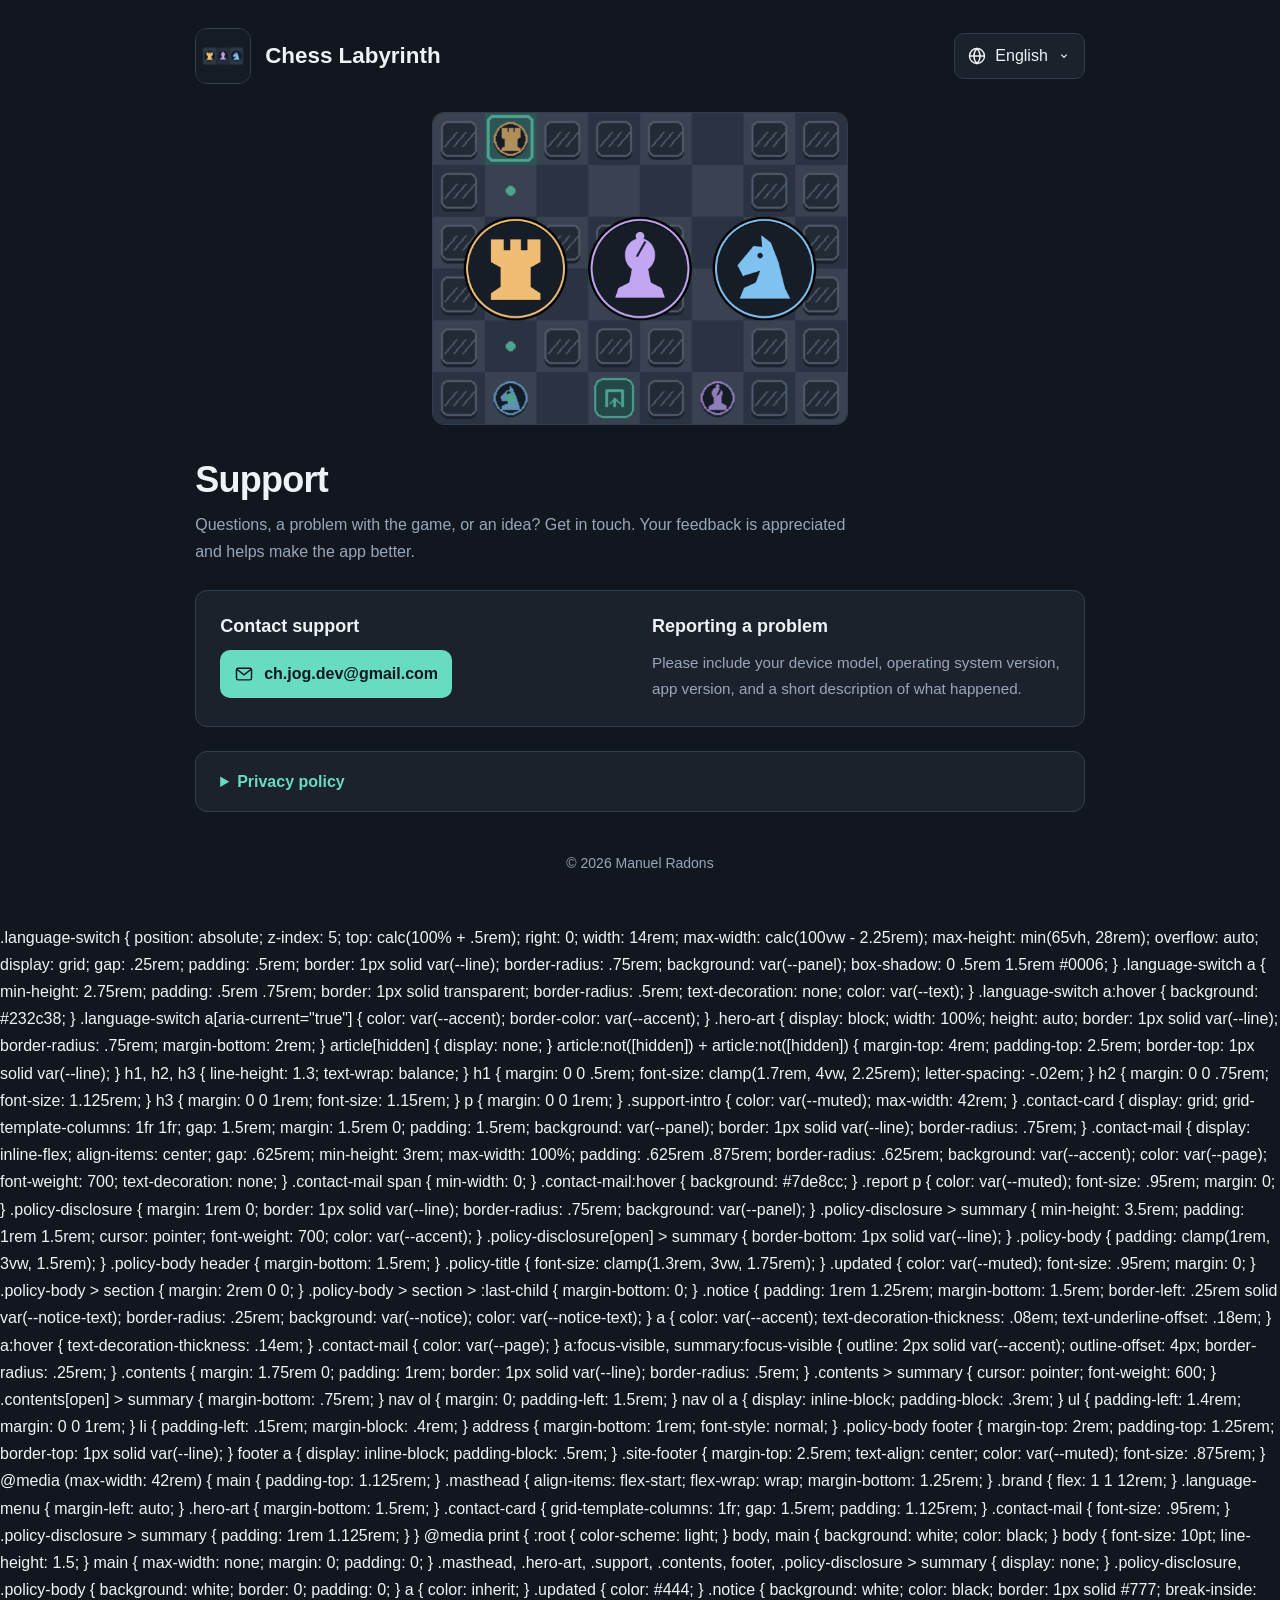
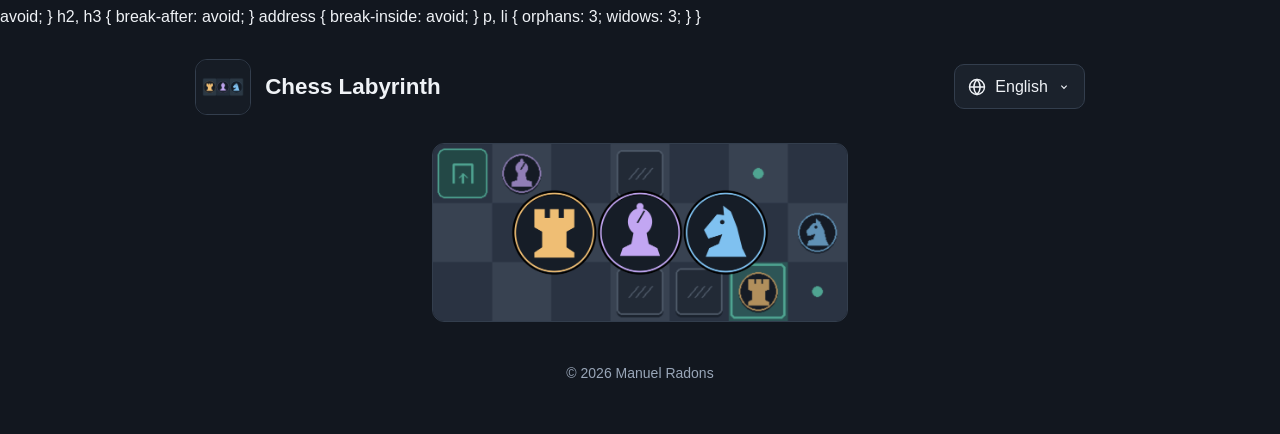
==== commit 74e74052: "Update print statement from 'Hello' to 'Goodbye'" ====
--- a/ChessLabyrinth/index.html
+++ b/ChessLabyrinth/index.html
@@ -38,7 +38,7 @@
     .language-switch a { min-height: 2.75rem; padding: .5rem .75rem; border: 1px solid transparent; border-radius: .5rem; text-decoration: none; color: var(--text); }
     .language-switch a:hover { background: #232c38; }
     .language-switch a[aria-current="true"] { color: var(--accent); border-color: var(--accent); }
-    .hero-art { display: block; width: 100%; height: auto; border: 1px solid var(--line); border-radius: .75rem; margin-bottom: 2rem; }
+    .hero-art { display: block; width: min(100%, 26rem); height: auto; border: 1px solid var(--line); border-radius: .75rem; margin: 0 auto 2rem; }
     article[hidden] { display: none; }
     article:not([hidden]) + article:not([hidden]) { margin-top: 4rem; padding-top: 2.5rem; border-top: 1px solid var(--line); }
     h1, h2, h3 { line-height: 1.3; text-wrap: balance; }
@@ -80,7 +80,7 @@
     @media (max-width: 42rem) {
       main { padding-top: 1.125rem; }
       .masthead { align-items: flex-start; flex-wrap: wrap; margin-bottom: 1.25rem; }
-      .brand { flex: 1 1 12rem; }
+      .brand { flex: 1 1 auto; }
       .language-menu { margin-left: auto; }
       .hero-art { margin-bottom: 1.5rem; }
       .contact-card { grid-template-columns: 1fr; gap: 1.5rem; padding: 1.125rem; }
@@ -122,7 +122,7 @@
     </nav>
       </details>
     </header>
-    <img class="hero-art" src="[data-uri]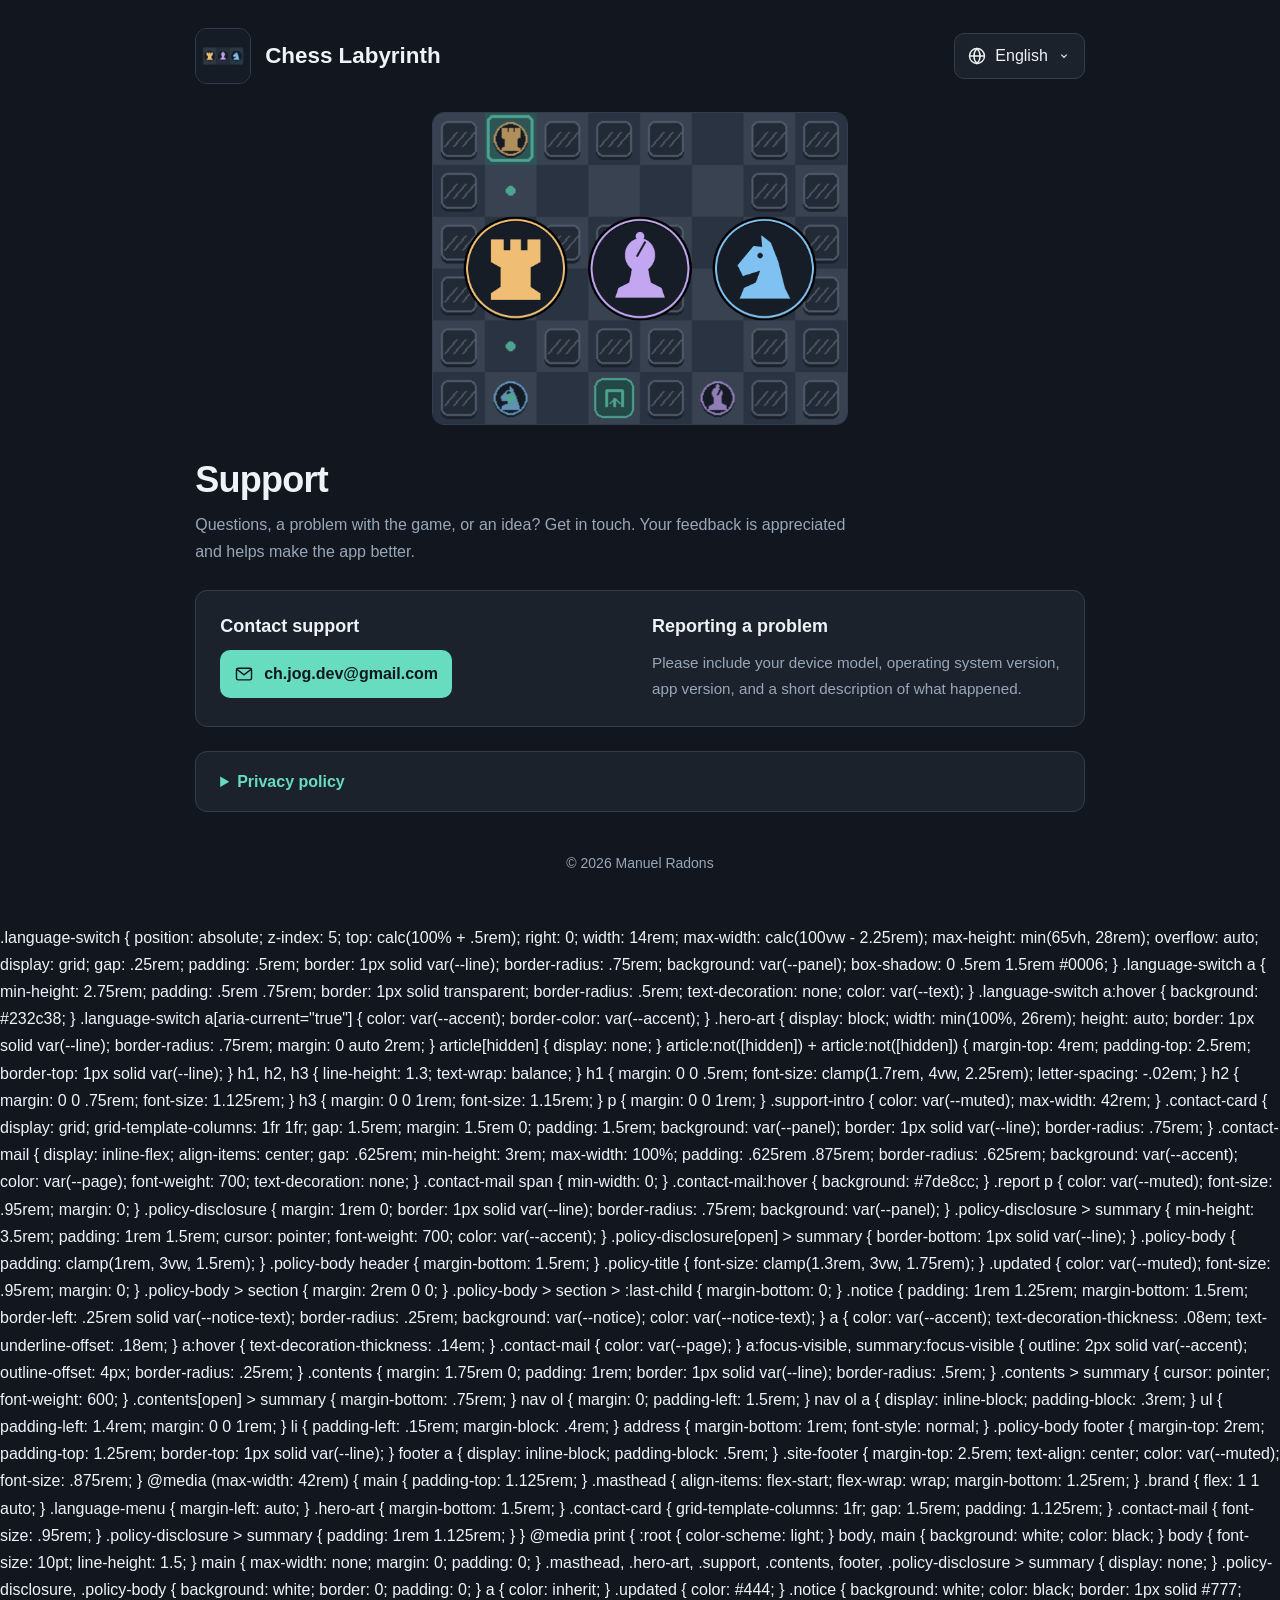
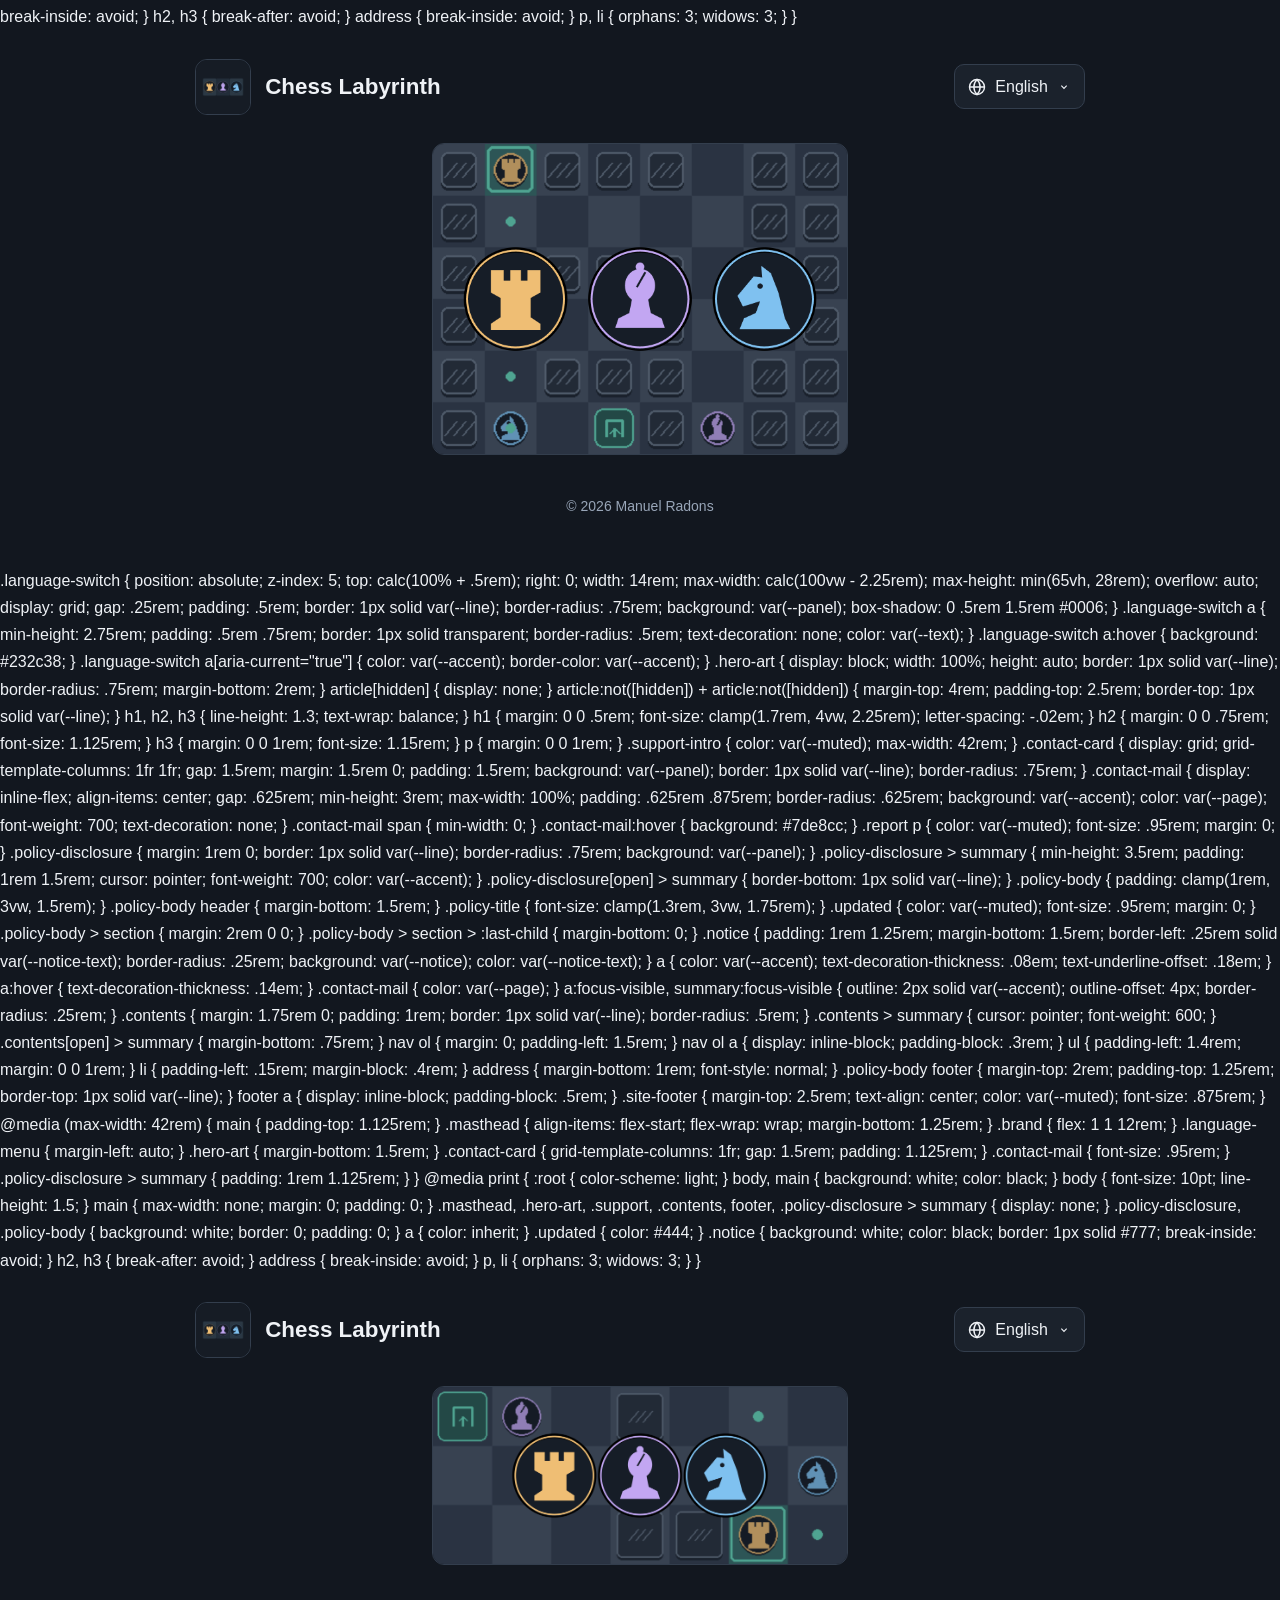
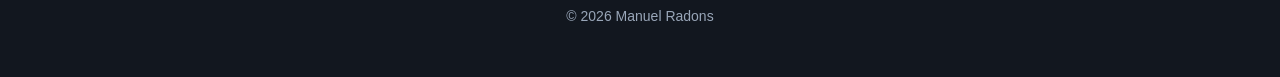
==== commit b37e0060: "Update print statement from 'Hello' to 'Goodbye'" ====
--- a/ChessLabyrinth/index.html
+++ b/ChessLabyrinth/index.html
@@ -34,6 +34,1339 @@
     .language-menu > summary .chevron { width: 1rem; }
     .language-menu[open] > summary { border-color: var(--accent); }
     .language-menu[open] > summary .chevron { transform: rotate(180deg); }
+    .language-switch { position: absolute; z-index: 5; top: calc(100% + .5rem); right: 0; width: 14rem; max-width: calc(100vw - 2.25rem); max-height: min(65vh, 28rem); overflow: auto; display: grid; gap: .25rem; padding: .5rem; border: 1px solid var(--line); border-radius: .75rem; background: var(--panel); box-shadow: 0 .5rem 1.5rem #0006; }
+    .language-switch a { min-height: 2.75rem; padding: .5rem .75rem; border: 1px solid transparent; border-radius: .5rem; text-decoration: none; color: var(--text); }
+    .language-switch a:hover { background: #232c38; }
+    .language-switch a[aria-current="true"] { color: var(--accent); border-color: var(--accent); }
+    .hero-art { display: block; width: min(100%, 26rem); height: auto; border: 1px solid var(--line); border-radius: .75rem; margin: 0 auto 2rem; }
+    article[hidden] { display: none; }
+    article:not([hidden]) + article:not([hidden]) { margin-top: 4rem; padding-top: 2.5rem; border-top: 1px solid var(--line); }
+    h1, h2, h3 { line-height: 1.3; text-wrap: balance; }
+    h1 { margin: 0 0 .5rem; font-size: clamp(1.7rem, 4vw, 2.25rem); letter-spacing: -.02em; }
+    h2 { margin: 0 0 .75rem; font-size: 1.125rem; }
+    h3 { margin: 0 0 1rem; font-size: 1.15rem; }
+    p { margin: 0 0 1rem; }
+    .support-intro { color: var(--muted); max-width: 42rem; }
+    .contact-card { display: grid; grid-template-columns: 1fr 1fr; gap: 1.5rem; margin: 1.5rem 0; padding: 1.5rem; background: var(--panel); border: 1px solid var(--line); border-radius: .75rem; }
+    .contact-mail { display: inline-flex; align-items: center; gap: .625rem; min-height: 3rem; max-width: 100%; padding: .625rem .875rem; border-radius: .625rem; background: var(--accent); color: var(--page); font-weight: 700; text-decoration: none; }
+    .contact-mail span { min-width: 0; }
+    .contact-mail:hover { background: #7de8cc; }
+    .report p { color: var(--muted); font-size: .95rem; margin: 0; }
+    .policy-disclosure { margin: 1rem 0; border: 1px solid var(--line); border-radius: .75rem; background: var(--panel); }
+    .policy-disclosure > summary { min-height: 3.5rem; padding: 1rem 1.5rem; cursor: pointer; font-weight: 700; color: var(--accent); }
+    .policy-disclosure[open] > summary { border-bottom: 1px solid var(--line); }
+    .policy-body { padding: clamp(1rem, 3vw, 1.5rem); }
+    .policy-body header { margin-bottom: 1.5rem; }
+    .policy-title { font-size: clamp(1.3rem, 3vw, 1.75rem); }
+    .updated { color: var(--muted); font-size: .95rem; margin: 0; }
+    .policy-body > section { margin: 2rem 0 0; }
+    .policy-body > section > :last-child { margin-bottom: 0; }
+    .notice { padding: 1rem 1.25rem; margin-bottom: 1.5rem; border-left: .25rem solid var(--notice-text); border-radius: .25rem; background: var(--notice); color: var(--notice-text); }
+    a { color: var(--accent); text-decoration-thickness: .08em; text-underline-offset: .18em; }
+    a:hover { text-decoration-thickness: .14em; }
+    .contact-mail { color: var(--page); }
+    a:focus-visible, summary:focus-visible { outline: 2px solid var(--accent); outline-offset: 4px; border-radius: .25rem; }
+    .contents { margin: 1.75rem 0; padding: 1rem; border: 1px solid var(--line); border-radius: .5rem; }
+    .contents > summary { cursor: pointer; font-weight: 600; }
+    .contents[open] > summary { margin-bottom: .75rem; }
+    nav ol { margin: 0; padding-left: 1.5rem; }
+    nav ol a { display: inline-block; padding-block: .3rem; }
+    ul { padding-left: 1.4rem; margin: 0 0 1rem; }
+    li { padding-left: .15rem; margin-block: .4rem; }
+    address { margin-bottom: 1rem; font-style: normal; }
+    .policy-body footer { margin-top: 2rem; padding-top: 1.25rem; border-top: 1px solid var(--line); }
+    footer a { display: inline-block; padding-block: .5rem; }
+    .site-footer { margin-top: 2.5rem; text-align: center; color: var(--muted); font-size: .875rem; }
+    @media (max-width: 42rem) {
+      main { padding-top: 1.125rem; }
+      .masthead { align-items: flex-start; flex-wrap: wrap; margin-bottom: 1.25rem; }
+      .brand { flex: 1 1 auto; }
+      .language-menu { margin-left: auto; }
+      .hero-art { margin-bottom: 1.5rem; }
+      .contact-card { grid-template-columns: 1fr; gap: 1.5rem; padding: 1.125rem; }
+      .contact-mail { font-size: .95rem; }
+      .policy-disclosure > summary { padding: 1rem 1.125rem; }
+    }
+    @media print {
+      :root { color-scheme: light; }
+      body, main { background: white; color: black; }
+      body { font-size: 10pt; line-height: 1.5; }
+      main { max-width: none; margin: 0; padding: 0; }
+      .masthead, .hero-art, .support, .contents, footer, .policy-disclosure > summary { display: none; }
+      .policy-disclosure, .policy-body { background: white; border: 0; padding: 0; }
+      a { color: inherit; }
+      .updated { color: #444; }
+      .notice { background: white; color: black; border: 1px solid #777; break-inside: avoid; }
+      h2, h3 { break-after: avoid; }
+      address { break-inside: avoid; }
+      p, li { orphans: 3; widows: 3; }
+    }
+  </style>
+</head>
+<body>
+  <main id="seitenanfang">
+    <header class="masthead">
+      <p class="brand"><img src="[data-uri]" alt="" width="1024" height="1024"><span id="brand-title">Chess Labyrinth</span></p>
+      <details class="language-menu">
+        <summary aria-label="Choose language: English"><svg viewBox="0 0 24 24" aria-hidden="true" fill="none" stroke="currentColor" stroke-width="1.7"><circle cx="12" cy="12" r="9"/><path d="M3 12h18M12 3c5 5 5 13 0 18-5-5-5-13 0-18Z"/></svg><span id="language-current">English</span><svg class="chevron" viewBox="0 0 24 24" aria-hidden="true" fill="none" stroke="currentColor" stroke-width="1.7"><path d="m8 10 4 4 4-4"/></svg></summary>
+        <nav class="language-switch" aria-label="Language">
+      <a href="#en-support" lang="en" hreflang="en" data-language-choice="en" data-language-label="Language">English</a>
+      <a href="#de-support" lang="de" hreflang="de" data-language-choice="de" data-language-label="Sprache">Deutsch</a>
+      <a href="#es-support" lang="es" hreflang="es" data-language-choice="es" data-language-label="Idioma">Español</a>
+      <a href="#fr-support" lang="fr" hreflang="fr" data-language-choice="fr" data-language-label="Langue">Français</a>
+      <a href="#it-support" lang="it" hreflang="it" data-language-choice="it" data-language-label="Lingua">Italiano</a>
+      <a href="#hi-support" lang="hi" hreflang="hi" data-language-choice="hi" data-language-label="भाषा">हिन्दी</a>
+      <a href="#ja-support" lang="ja" hreflang="ja" data-language-choice="ja" data-language-label="言語">日本語</a>
+      <a href="#zh-Hans-support" lang="zh-Hans" hreflang="zh-Hans" data-language-choice="zh-Hans" data-language-label="语言">简体中文</a>
+      <a href="#ru-support" lang="ru" hreflang="ru" data-language-choice="ru" data-language-label="Язык">Русский</a>
+    </nav>
+      </details>
+    </header>
+    <img class="hero-art" src="[data-uri]" alt="" width="1248" height="936">
+<article id="en-support" lang="en" data-policy-language="en" data-app-name="Chess Labyrinth" data-support-title="Support" data-description="Questions, a problem with the game, or an idea? Get in touch." data-language-label="Language" data-language-hint="Choose language">
+  <section class="support" aria-labelledby="en-support-title">
+    <h1 id="en-support-title">Support</h1>
+    <p class="support-intro">Questions, a problem with the game, or an idea? Get in touch. Your feedback is appreciated and helps make the app better.</p>
+    <div class="contact-card">
+      <div>
+        <h2>Contact support</h2>
+        <a class="contact-mail" href="mailto:ch.jog.dev@gmail.com" aria-label="Email: ch.jog.dev@gmail.com"><svg viewBox="0 0 24 24" aria-hidden="true" fill="none" stroke="currentColor" stroke-width="1.7"><rect x="3" y="5" width="18" height="14" rx="2"/><path d="m3 6 9 7 9-7"/></svg><span>ch.jog.dev@gmail.com</span></a>
+      </div>
+      <div class="report">
+        <h2>Reporting a problem</h2>
+        <p>Please include your device model, operating system version, app version, and a short description of what happened.</p>
+      </div>
+    </div>
+  </section>
+  <details class="policy-disclosure" id="en-privacy" open>
+    <summary>Privacy policy</summary>
+    <div class="policy-body" id="en-top">
+  <header>
+    <h2 class="policy-title">Privacy Policy for Chess Labyrinth</h2>
+    <p class="updated">Last updated: <time datetime="2026-10-09">October 9, 2026</time></p>
+  </header>
+  <p class="notice" role="note"><strong>Draft: Add the full postal address in the next section before publication.</strong></p>
+  <p>This privacy policy applies to the Android and iOS app <strong>Chess Labyrinth</strong>. The game does not require a user account. Game progress and settings are stored on your device. To fund the app, Google AdMob banner ads and occasional full-screen ads are displayed. Google processes personal data in connection with these services.</p>
+  <details class="contents">
+    <summary>Contents</summary>
+    <nav aria-label="Table of contents">
+      <ol>
+        <li><a href="#en-controller-and-contact">Controller and contact</a></li>
+        <li><a href="#en-game-progress-and-settings-on-your-device">Game progress and settings on your device</a></li>
+        <li><a href="#en-advertising-through-google-admob">Advertising through Google AdMob</a></li>
+        <li><a href="#en-privacy-choices-and-withdrawal-of-consent">Privacy choices and withdrawal of consent</a></li>
+        <li><a href="#en-purposes-and-legal-bases">Purposes and legal bases</a></li>
+        <li><a href="#en-processing-outside-the-european-economic-area">Processing outside the European Economic Area</a></li>
+        <li><a href="#en-retention-and-deletion">Retention and deletion</a></li>
+        <li><a href="#en-contact-by-email">Contact by email</a></li>
+        <li><a href="#en-your-rights">Your rights</a></li>
+        <li><a href="#en-app-stores-and-changes-to-this-policy">App stores and changes to this policy</a></li>
+      </ol>
+    </nav>
+  </details>
+  <section aria-labelledby="en-controller-and-contact">
+    <h3 id="en-controller-and-contact">Controller and contact</h3>
+    <p>The controller responsible for processing data in connection with this app is:</p>
+    <address>Manuel Radons<br>
+      [Add street and house number]<br>
+      [Add postal code and city]<br>
+      [Add country]</address>
+    <p>Email: <a href="mailto:ch.jog.dev@gmail.com">ch.jog.dev@gmail.com</a></p>
+  </section>
+  <section aria-labelledby="en-game-progress-and-settings-on-your-device">
+    <h3 id="en-game-progress-and-settings-on-your-device">Game progress and settings on your device</h3>
+    <p>The app stores the following information in local app storage:</p>
+    <ul>
+      <li>Your best results for each level. Unlocked levels, stars, trophies and personal best scores for each game world are calculated from these results.</li>
+      <li>Your selected language and settings for sound, animations and haptic feedback.</li>
+      <li>Completed-level counters and a capped time value used to control the intervals between full-screen ads.</li>
+    </ul>
+    <p>On first launch, the app reads your device's preferred languages to select an appropriate translation. The selected language is stored. The game does not send your device's list of languages to a server operated by me.</p>
+    <p>I do not operate a server for storing game progress or user profiles. The app does not send me your best results, stars, trophies or game settings. There is no online leaderboard or synchronization between devices operated by the game. The local advertising counters described above are not passed to AdMob as gameplay statistics.</p>
+    <p>No separate analytics or crash-reporting services are integrated in addition to the Google advertising services described below. The game does not access your contacts, photos, camera, microphone or precise device location. Google may nevertheless derive an approximate location from your IP address.</p>
+  </section>
+  <section aria-labelledby="en-advertising-through-google-admob">
+    <h3 id="en-advertising-through-google-admob">Advertising through Google AdMob</h3>
+    <p>Chess Labyrinth uses Google AdMob and Google's service for managing privacy choices, the <strong>User Messaging Platform (UMP)</strong>. Google is an external recipient of data. The contact for Europe is Google Ireland Limited, Gordon House, Barrow Street, Dublin 4, Ireland. Company details are available in <a href="https://www.google.com/intl/de_de/contact/impressum.html">Google's legal notice</a>.</p>
+    <p>The app is configured for <strong>non-personalized advertising</strong>. Ads should therefore not be selected on the basis of a profile of your previous usage behavior. However, non-personalized advertising does not mean that no personal data is processed: delivering, measuring and securing these ads may also involve identifiers and local storage. <a href="https://support.google.com/admob/answer/7676680?hl=en">Google explains processing for non-personalized ads here.</a></p>
+    <p>Depending on the operating system, device settings, privacy choices and ad format, Google's services may process the following data in particular:</p>
+    <ul>
+      <li>Your IP address and approximate location information derived from it.</li>
+      <li>Technical information about the device, operating system and app, and device, app or other identifiers where available.</li>
+      <li>Information about ads displayed and interactions, such as ad views, taps or advertising video playback, and technical usage events such as app launches.</li>
+      <li>Diagnostic and performance data, such as loading times, crash reports and information about technical errors.</li>
+      <li>Your privacy choices and information needed to manage them.</li>
+    </ul>
+    <p>Google uses this data to provide and measure advertising, for billing, to improve its advertising services and to protect against fraud and abuse. The categories processed in any particular case depend on the conditions described above. Details are provided in Google's information for <a href="https://developers.google.com/admob/android/privacy/play-data-disclosure">Android</a> and <a href="https://developers.google.com/admob/ios/privacy/data-disclosure">iOS</a>, and in <a href="https://policies.google.com/privacy?hl=en">Google's Privacy Policy</a>.</p>
+    <p>No additional advertising network SDKs are integrated into the app. However, other service providers and advertising partners used by Google may receive data as part of ad delivery. Information about the providers involved and their purposes is available in the privacy dialog, where provided, and in <a href="https://policies.google.com/technologies/partner-sites?hl=en">Google's information about data use on partner websites and apps</a>. If you follow an ad to another website or app, that provider's privacy notices also apply there.</p>
+  </section>
+  <section aria-labelledby="en-privacy-choices-and-withdrawal-of-consent">
+    <h3 id="en-privacy-choices-and-withdrawal-of-consent">Privacy choices and withdrawal of consent</h3>
+    <p>The app uses Google UMP to determine which privacy prompt is required and to display the corresponding dialog. This check already establishes a connection to Google. It is separate from the subsequent request for advertising. Depending on the region and your choices, authorization by UMP may also allow limited ads to be delivered; it does not automatically mean that you have given consent. <a href="https://developers.google.com/admob/ios/privacy">Information about Google UMP</a>.</p>
+    <p>Where consent is required, you can accept or reject the purposes offered in the dialog. Under <strong>Settings → Ad privacy options</strong>, you can revisit and change your choices if Google provides this option for your region. You can withdraw consent there with effect for the future. Withdrawal does not affect the lawfulness of processing carried out before withdrawal. Refusing or withdrawing consent may result in limited ads or no ads being displayed; the game's features remain available.</p>
+    <p>Consent choices are stored by the Google service. <strong>“Reset progress” does not delete advertising consent or data already stored by Google.</strong></p>
+  </section>
+  <section aria-labelledby="en-purposes-and-legal-bases">
+    <h3 id="en-purposes-and-legal-bases">Purposes and legal bases</h3>
+    <p>Where personal data is processed and the General Data Protection Regulation (GDPR) applies, the legal bases are:</p>
+    <ul>
+      <li><strong>Providing the game and storing settings:</strong> Article 6(1)(b) GDPR, to the extent necessary to provide the features you request.</li>
+      <li><strong>Advertising-related processing requiring consent:</strong> Article 6(1)(a) GDPR.</li>
+      <li><strong>Legally required management and documentation of consent:</strong> Article 6(1)(c) GDPR.</li>
+      <li><strong>Technical delivery of non-personalized advertising, limiting advertising interruptions and preventing abuse:</strong> where consent is not required, Article 6(1)(f) GDPR. The interests are funding the app and operating it securely with minimal disruption. This applies only where your interests requiring protection do not override those interests.</li>
+    </ul>
+    <p>These legal bases are set out in <a href="https://eur-lex.europa.eu/eli/reg/2016/679/oj?locale=en">Article 6 GDPR</a>. A legitimate interest does not replace consent required by law.</p>
+    <p>Storing or accessing information on your device is also subject to the applicable rules protecting terminal equipment. Where German law applies, non-essential access requires consent under Section 25(1) of the TDDDG. Access that is strictly necessary to provide features you expressly request, such as storing your game progress and selected settings, falls under Section 25(2), point 2 of the TDDDG. <a href="https://www.gesetze-im-internet.de/ttdsg/__25.html">Section 25 TDDDG</a>.</p>
+  </section>
+  <section aria-labelledby="en-processing-outside-the-european-economic-area">
+    <h3 id="en-processing-outside-the-european-economic-area">Processing outside the European Economic Area</h3>
+    <p>Google may also process data outside the European Economic Area, particularly in the United States. According to Google, it relies on applicable adequacy decisions, including the EU–US Data Privacy Framework for covered transfers to certified companies, and, where necessary, standard contractual clauses. Information about these safeguards and how to obtain a copy of the standard contractual clauses is available in <a href="https://policies.google.com/privacy/frameworks?hl=en">Google's information about international data transfers</a>.</p>
+  </section>
+  <section aria-labelledby="en-retention-and-deletion">
+    <h3 id="en-retention-and-deletion">Retention and deletion</h3>
+    <p><strong>Local game data:</strong> game progress and settings generally remain stored until you change or delete them. Under <strong>Settings → Reset progress</strong>, best results and the unlocked levels, stars, trophies and personal best scores for each game world derived from them, together with the local counters for full-screen ads, are reset. Language, sound, animations, haptics and privacy choices are preserved.</p>
+    <p>You can remove other local app data using your operating system's data management options or by fully deleting the app. Merely offloading an app on iOS retains its data.</p>
+    <p><strong>Device backups:</strong> depending on your system settings, app data may be included in device backups and restored later. Such backups are allowed on Android. Storage and deletion of these backups depend on your settings and the backup service used, for example Apple's or Google's. Resetting the game does not delete existing backup copies.</p>
+    <p><strong>Google data:</strong> retention periods depend on the type of data, the purpose of processing and legal requirements. Google deletes or anonymizes certain data after defined periods; other data may be retained longer, particularly for security, abuse prevention or legal obligations. Google explains the details and deletion options in its <a href="https://policies.google.com/technologies/retention?hl=en">information about data retention</a>. Uninstalling the app does not automatically delete data already sent to Google.</p>
+  </section>
+  <section aria-labelledby="en-contact-by-email">
+    <h3 id="en-contact-by-email">Contact by email</h3>
+    <p>If you email me, I process your email address and the information you provide in order to respond to your request. The contact address above uses Google's Gmail service, so Google also processes the messages sent. The linked Google information about data processing and international transfers also applies.</p>
+    <p>The legal basis is Article 6(1)(b) GDPR for requests concerning use of the app, and Article 6(1)(f) GDPR for other requests, based on the interest in responding to your message. Correspondence is deleted once the matter has been fully resolved, unless statutory retention obligations or necessary documentation require otherwise. Contacting me is voluntary; without a means to reply, I may be unable to answer your request.</p>
+  </section>
+  <section aria-labelledby="en-your-rights">
+    <h3 id="en-your-rights">Your rights</h3>
+    <p>Where the legal requirements are met, you have rights of access, rectification, erasure, restriction of processing and data portability. You can withdraw consent with effect for the future. You can object to processing based on legitimate interests on grounds relating to your particular situation; you may object to direct marketing at any time.</p>
+    <p>You can also lodge a complaint with a data protection supervisory authority, particularly in the place of your habitual residence, place of work or the alleged infringement. The <a href="https://commission.europa.eu/law/law-topic/data-protection/information-individuals_en">European Commission provides an overview of your data protection rights</a>.</p>
+    <p>For matters concerning the app, you can contact me at <a href="mailto:ch.jog.dev@gmail.com">ch.jog.dev@gmail.com</a>. I have no remote access to the game progress stored by the app on your device. For data that Google processes as an independent controller, the contact and privacy tools in <a href="https://policies.google.com/privacy?hl=en">Google's Privacy Policy</a> are also available.</p>
+    <p>The game does not make decisions about you based solely on automated processing that produce legal effects or similarly significantly affect you.</p>
+  </section>
+  <section aria-labelledby="en-app-stores-and-changes-to-this-policy">
+    <h3 id="en-app-stores-and-changes-to-this-policy">App stores and changes to this policy</h3>
+    <p>When you download or update the app, Apple or Google processes data as an independent controller. Their privacy notices apply to that processing. This policy describes data processing within Chess Labyrinth and when you contact me; it does not replace the app stores' privacy notices.</p>
+    <p>This policy will be updated if features, services used or legal requirements change. The date at the beginning indicates the date of this version.</p>
+  </section>
+  <footer><a href="#en-support">Back to support</a></footer>
+    </div>
+  </details>
+</article>
+<article id="de-support" lang="de" data-policy-language="de" data-app-name="Schachlabyrinth" data-support-title="Support" data-description="Du hast eine Frage, ein Problem mit dem Spiel oder eine Idee? Schreib mir." data-language-label="Sprache" data-language-hint="Sprache wählen">
+  <section class="support" aria-labelledby="de-support-title">
+    <h1 id="de-support-title">Support</h1>
+    <p class="support-intro">Du hast eine Frage, ein Problem mit dem Spiel oder eine Idee? Schreib mir. Dein Feedback ist willkommen und hilft mir, die App zu verbessern.</p>
+    <div class="contact-card">
+      <div>
+        <h2>Support kontaktieren</h2>
+        <a class="contact-mail" href="mailto:ch.jog.dev@gmail.com" aria-label="E-Mail: ch.jog.dev@gmail.com"><svg viewBox="0 0 24 24" aria-hidden="true" fill="none" stroke="currentColor" stroke-width="1.7"><rect x="3" y="5" width="18" height="14" rx="2"/><path d="m3 6 9 7 9-7"/></svg><span>ch.jog.dev@gmail.com</span></a>
+      </div>
+      <div class="report">
+        <h2>Ein Problem melden</h2>
+        <p>Bitte nenne dein Gerätemodell, die Betriebssystemversion und die App-Version und beschreibe kurz, was passiert ist.</p>
+      </div>
+    </div>
+  </section>
+  <details class="policy-disclosure" id="de-privacy" open>
+    <summary>Datenschutzerklärung</summary>
+    <div class="policy-body" id="de-top">
+    <header>
+      <h2 class="policy-title">Datenschutzerklärung für Schachlabyrinth</h2>
+      <p class="updated">Stand: <time datetime="2026-10-09">9. Oktober 2026</time></p>
+    </header>
+    <p class="notice" role="note"><strong>Entwurf: Vor der Veröffentlichung die vollständige Anschrift im nächsten Abschnitt ergänzen.</strong></p>
+    <p>Diese Datenschutzerklärung gilt für die Android- und iOS-App <strong>Schachlabyrinth (Chess Labyrinth)</strong>. Das Spiel benötigt kein Benutzerkonto. Spielstände und Einstellungen werden auf Ihrem Gerät gespeichert. Zur Finanzierung der App werden Werbebanner und gelegentlich Vollbildanzeigen von Google AdMob eingeblendet. Dabei verarbeitet Google personenbezogene Daten.</p>
+    <details class="contents">
+      <summary>Inhalt</summary>
+      <nav aria-label="Inhaltsverzeichnis">
+        <ol>
+          <li><a href="#verantwortlicher-und-kontakt">Verantwortlicher und Kontakt</a></li>
+          <li><a href="#spielstaende-und-einstellungen-auf-ihrem-geraet">Spielstände und Einstellungen auf Ihrem Gerät</a></li>
+          <li><a href="#werbung-durch-google-admob">Werbung durch Google AdMob</a></li>
+          <li><a href="#datenschutzentscheidung-und-widerruf">Datenschutzentscheidung und Widerruf</a></li>
+          <li><a href="#zwecke-und-rechtsgrundlagen">Zwecke und Rechtsgrundlagen</a></li>
+          <li><a href="#verarbeitung-ausserhalb-des-europaeischen-wirtschaftsraums">Verarbeitung außerhalb des Europäischen Wirtschaftsraums</a></li>
+          <li><a href="#speicherdauer-und-loeschung">Speicherdauer und Löschung</a></li>
+          <li><a href="#kontakt-per-e-mail">Kontakt per E-Mail</a></li>
+          <li><a href="#ihre-rechte">Ihre Rechte</a></li>
+          <li><a href="#app-stores-und-aenderungen-dieser-erklaerung">App Stores und Änderungen dieser Erklärung</a></li>
+        </ol>
+      </nav>
+    </details>
+    <section aria-labelledby="verantwortlicher-und-kontakt">
+      <h3 id="verantwortlicher-und-kontakt">Verantwortlicher und Kontakt</h3>
+      <p>Verantwortlich für die Datenverarbeitung im Zusammenhang mit dieser App ist:</p>
+      <address>Manuel Radons<br>
+        [Straße und Hausnummer ergänzen]<br>
+        [Postleitzahl und Ort ergänzen]<br>
+        [Land ergänzen]</address>
+      <p>E-Mail: <a href="mailto:ch.jog.dev@gmail.com">ch.jog.dev@gmail.com</a></p>
+    </section>
+    <section aria-labelledby="spielstaende-und-einstellungen-auf-ihrem-geraet">
+      <h3 id="spielstaende-und-einstellungen-auf-ihrem-geraet">Spielstände und Einstellungen auf Ihrem Gerät</h3>
+      <p>Die App speichert die folgenden Informationen im lokalen App-Speicher:</p>
+      <ul>
+        <li>Bestleistungen pro Level. Daraus werden freigeschaltete Level, Sterne, Trophäen und persönliche Bestleistungen pro Spielwelt berechnet.</li>
+        <li>Ihre gewählte Sprache sowie Einstellungen für Ton, Animationen und haptisches Feedback.</li>
+        <li>Zähler abgeschlossener Level und eine begrenzte Zeitangabe zur Steuerung der Abstände zwischen Vollbildanzeigen.</li>
+      </ul>
+      <p>Beim ersten Start liest die App die bevorzugten Gerätesprachen aus, um eine passende Übersetzung auszuwählen. Gespeichert wird die ausgewählte Sprache. Die Liste Ihrer Gerätesprachen wird vom Spiel nicht an einen eigenen Server übermittelt.</p>
+      <p>Ich betreibe keinen Server zur Speicherung von Spielständen oder Nutzerprofilen. Die App übermittelt Ihre Bestleistungen, Sterne, Trophäen und Spieleinstellungen nicht an mich. Es gibt keine Online-Rangliste und keine vom Spiel betriebene Synchronisierung zwischen Geräten. Die beschriebenen lokalen Werbezähler werden nicht als Spielstatistik an AdMob übergeben.</p>
+      <p>Zusätzlich zu den unten beschriebenen Google-Werbediensten sind keine eigenen Analyse- oder Absturzberichtsdienste eingebunden. Das Spiel greift nicht auf Ihre Kontakte, Fotos, Kamera, Ihr Mikrofon oder Ihren präzisen Gerätestandort zu. Google kann aus der IP-Adresse dennoch einen ungefähren Standort ableiten.</p>
+    </section>
+    <section aria-labelledby="werbung-durch-google-admob">
+      <h3 id="werbung-durch-google-admob">Werbung durch Google AdMob</h3>
+      <p>Chess Labyrinth verwendet Google AdMob und Googles Dienst zur Verwaltung von Datenschutzentscheidungen, die <strong>User Messaging Platform (UMP)</strong>. Google ist dabei ein externer Empfänger von Daten. Für Europa ist Ansprechpartner Google Ireland Limited, Gordon House, Barrow Street, Dublin 4, Irland. Angaben zum Unternehmen finden Sie im <a href="https://www.google.com/intl/de_de/contact/impressum.html">Google-Impressum</a>.</p>
+      <p>Die App ist für <strong>nicht personalisierte Werbung</strong> konfiguriert. Die Auswahl der Anzeigen soll daher nicht auf einem Profil Ihres bisherigen Nutzungsverhaltens beruhen. Nicht personalisierte Werbung bedeutet jedoch nicht, dass keine personenbezogenen Daten verarbeitet werden: Auch die Auslieferung, Messung und Absicherung solcher Anzeigen kann Kennungen und lokalen Speicher verwenden. <a href="https://support.google.com/admob/answer/7676680?hl=de">Google erläutert die Verarbeitung bei nicht personalisierten Anzeigen hier.</a></p>
+      <p>Abhängig von Betriebssystem, Geräteeinstellungen, Datenschutzentscheidung und Anzeigenformat können die Google-Dienste insbesondere folgende Daten verarbeiten:</p>
+      <ul>
+        <li>IP-Adresse und daraus abgeleitete ungefähre Standortinformationen.</li>
+        <li>Technische Angaben zum Gerät, Betriebssystem und zur App sowie Geräte-, App- oder sonstige Kennungen, soweit diese verfügbar sind.</li>
+        <li>Angaben zu angezeigten Anzeigen und Interaktionen, etwa Anzeigenaufrufe, Antippen oder das Abspielen von Werbevideos, sowie technische Nutzungsereignisse wie App-Starts.</li>
+        <li>Diagnose- und Leistungsdaten, etwa Ladezeiten, Absturzberichte und Informationen über technische Fehler.</li>
+        <li>Ihre Datenschutzentscheidungen und die für deren Verwaltung benötigten Informationen.</li>
+      </ul>
+      <p>Google verwendet solche Daten zur Bereitstellung und Messung von Werbung, zur Abrechnung, zur Verbesserung seiner Werbedienste und zum Schutz vor Betrug und Missbrauch. Welche Kategorien im Einzelfall verarbeitet werden, hängt von den genannten Bedingungen ab. Einzelheiten beschreiben Googles Informationen für <a href="https://developers.google.com/admob/android/privacy/play-data-disclosure">Android</a> und <a href="https://developers.google.com/admob/ios/privacy/data-disclosure">iOS</a> sowie die <a href="https://policies.google.com/privacy?hl=de">Google-Datenschutzerklärung</a>.</p>
+      <p>Zusätzliche Werbenetzwerk-SDKs sind nicht in die App eingebunden. Im Rahmen der Anzeigenauslieferung können jedoch weitere von Google eingesetzte Dienstleister und Werbepartner Daten erhalten. Informationen zu den beteiligten Anbietern und ihren Zwecken finden Sie im verfügbaren Datenschutzdialog und in <a href="https://policies.google.com/technologies/partner-sites?hl=de">Googles Informationen zur Datennutzung auf Partner-Websites und in Partner-Apps</a>. Wenn Sie einer Anzeige zu einer fremden Website oder App folgen, gelten dort zusätzlich die Datenschutzhinweise des jeweiligen Anbieters.</p>
+    </section>
+    <section aria-labelledby="datenschutzentscheidung-und-widerruf">
+      <h3 id="datenschutzentscheidung-und-widerruf">Datenschutzentscheidung und Widerruf</h3>
+      <p>Die App verwendet Google UMP, um zu ermitteln, welche Datenschutzabfrage erforderlich ist, und den entsprechenden Dialog anzuzeigen. Bereits diese Abfrage stellt eine Verbindung zu Google her. Sie ist von der anschließenden Anforderung von Werbung zu unterscheiden. Eine Freigabe durch UMP kann je nach Region und Entscheidung auch die Auslieferung eingeschränkter Anzeigen erlauben; sie bedeutet nicht automatisch, dass Sie eine Einwilligung erteilt haben. <a href="https://developers.google.com/admob/ios/privacy">Informationen zu Google UMP</a>.</p>
+      <p>Soweit eine Einwilligung erforderlich ist, können Sie die angebotenen Zwecke im Dialog annehmen oder ablehnen. In den <strong>Einstellungen → Datenschutzoptionen für Werbung</strong> können Sie Ihre Entscheidung erneut aufrufen und ändern, sofern diese Option für Ihre Region von Google bereitgestellt wird. Eine erteilte Einwilligung können Sie dort mit Wirkung für die Zukunft widerrufen. Die Rechtmäßigkeit der Verarbeitung bis zum Widerruf bleibt unberührt. Eine Ablehnung oder ein Widerruf kann dazu führen, dass eingeschränkte oder keine Anzeigen erscheinen; die Spielfunktionen bleiben nutzbar.</p>
+      <p>Einwilligungsentscheidungen werden durch den Google-Dienst gespeichert. <strong>„Fortschritt zurücksetzen“ löscht keine Werbeeinwilligung und keine bereits bei Google gespeicherten Daten.</strong></p>
+    </section>
+    <section aria-labelledby="zwecke-und-rechtsgrundlagen">
+      <h3 id="zwecke-und-rechtsgrundlagen">Zwecke und Rechtsgrundlagen</h3>
+      <p>Soweit personenbezogene Daten verarbeitet werden und die Datenschutz-Grundverordnung (DSGVO) gilt, sind die Rechtsgrundlagen:</p>
+      <ul>
+        <li><strong>Spiel bereitstellen und Einstellungen speichern:</strong> Art. 6 Abs. 1 Buchst. b DSGVO, soweit dies zur Bereitstellung der von Ihnen gewünschten Funktionen erforderlich ist.</li>
+        <li><strong>Einwilligungspflichtige Werbeverarbeitung:</strong> Art. 6 Abs. 1 Buchst. a DSGVO.</li>
+        <li><strong>Gesetzlich erforderliche Verwaltung und Nachweise von Einwilligungen:</strong> Art. 6 Abs. 1 Buchst. c DSGVO.</li>
+        <li><strong>Technische Auslieferung nicht personalisierter Werbung, Begrenzung von Werbeunterbrechungen und Missbrauchsschutz:</strong> Soweit keine Einwilligung erforderlich ist, Art. 6 Abs. 1 Buchst. f DSGVO. Die Interessen liegen in der Finanzierung und dem sicheren, störungsarmen Betrieb der App. Dies gilt nur, soweit Ihre schutzwürdigen Interessen nicht überwiegen.</li>
+      </ul>
+      <p>Diese Rechtsgrundlagen ergeben sich aus <a href="https://eur-lex.europa.eu/eli/reg/2016/679/oj?locale=de">Art. 6 DSGVO</a>. Ein berechtigtes Interesse ersetzt keine gesetzlich erforderliche Einwilligung.</p>
+      <p>Für das Speichern oder Auslesen von Informationen auf Ihrem Gerät gelten zusätzlich die anwendbaren Regeln zum Schutz der Endeinrichtung. Soweit deutsches Recht anwendbar ist, erfordern nicht notwendige Zugriffe eine Einwilligung nach § 25 Abs. 1 TDDDG. Unbedingt notwendige Zugriffe zur Bereitstellung ausdrücklich gewünschter Funktionen, etwa zum Speichern Ihrer Spielstände und gewählten Einstellungen, fallen unter § 25 Abs. 2 Nr. 2 TDDDG. <a href="https://www.gesetze-im-internet.de/ttdsg/__25.html">§ 25 TDDDG</a>.</p>
+    </section>
+    <section aria-labelledby="verarbeitung-ausserhalb-des-europaeischen-wirtschaftsraums">
+      <h3 id="verarbeitung-ausserhalb-des-europaeischen-wirtschaftsraums">Verarbeitung außerhalb des Europäischen Wirtschaftsraums</h3>
+      <p>Google kann Daten auch außerhalb des Europäischen Wirtschaftsraums verarbeiten, insbesondere in den USA. Nach eigenen Angaben nutzt Google hierfür anwendbare Angemessenheitsbeschlüsse, einschließlich des EU-US Data Privacy Framework für entsprechend erfasste Übermittlungen an zertifizierte Unternehmen, und erforderlichenfalls Standardvertragsklauseln. Informationen zu diesen Grundlagen und dazu, wie Sie eine Kopie der Standardvertragsklauseln erhalten, finden Sie in <a href="https://policies.google.com/privacy/frameworks?hl=de">Googles Hinweisen zu internationalen Datenübermittlungen</a>.</p>
+    </section>
+    <section aria-labelledby="speicherdauer-und-loeschung">
+      <h3 id="speicherdauer-und-loeschung">Speicherdauer und Löschung</h3>
+      <p><strong>Lokale Spieldaten:</strong> Spielstände und Einstellungen bleiben grundsätzlich gespeichert, bis Sie sie ändern oder löschen. Unter <strong>Einstellungen → Fortschritt zurücksetzen</strong> werden Bestleistungen, daraus abgeleitete Freischaltungen, Sterne, Trophäen und persönliche Bestleistungen pro Spielwelt sowie die lokalen Zähler für Vollbildanzeigen zurückgesetzt. Sprache, Ton, Animationen, Haptik und Datenschutzentscheidungen bleiben dabei erhalten.</p>
+      <p>Weitere lokale App-Daten können Sie über die Datenverwaltung des Betriebssystems beziehungsweise durch vollständiges Löschen der App entfernen. Das bloße Auslagern einer App unter iOS lässt deren Daten bestehen.</p>
+      <p><strong>Gerätesicherungen:</strong> Abhängig von Ihren Systemeinstellungen können App-Daten in Gerätesicherungen enthalten sein und später wiederhergestellt werden. Unter Android sind solche Sicherungen zugelassen. Speicherung und Löschung dieser Sicherungen richten sich nach Ihren Einstellungen und dem verwendeten Sicherungsdienst, beispielsweise von Apple oder Google. Das Zurücksetzen des Spiels löscht keine bereits vorhandenen Sicherungskopien.</p>
+      <p><strong>Google-Daten:</strong> Die Speicherdauer richtet sich nach Datenart, Verarbeitungszweck und rechtlichen Anforderungen. Google löscht oder anonymisiert bestimmte Daten nach festgelegten Fristen; andere Daten können insbesondere zur Sicherheit, zur Missbrauchsbekämpfung oder aufgrund gesetzlicher Pflichten länger aufbewahrt werden. Einzelheiten und Löschmöglichkeiten erläutert Google in seinen <a href="https://policies.google.com/technologies/retention?hl=de">Hinweisen zur Datenspeicherung</a>. Die Deinstallation der App löscht bereits übermittelte Daten bei Google nicht automatisch.</p>
+    </section>
+    <section aria-labelledby="kontakt-per-e-mail">
+      <h3 id="kontakt-per-e-mail">Kontakt per E-Mail</h3>
+      <p>Wenn Sie mir eine E-Mail senden, verarbeite ich Ihre E-Mail-Adresse und die von Ihnen mitgeteilten Inhalte, um Ihre Anfrage zu beantworten. Für die oben genannte Kontaktadresse wird Gmail von Google verwendet; dadurch verarbeitet Google auch die übermittelten Nachrichten. Es gelten ergänzend die verlinkten Google-Hinweise zur Datenverarbeitung und zu internationalen Übermittlungen.</p>
+      <p>Rechtsgrundlage ist bei Anfragen zur Nutzung der App Art. 6 Abs. 1 Buchst. b DSGVO, bei sonstigen Anfragen Art. 6 Abs. 1 Buchst. f DSGVO aufgrund des Interesses an der Beantwortung Ihrer Nachricht. Die Korrespondenz wird gelöscht, sobald das Anliegen abschließend geklärt ist und keine gesetzlichen Aufbewahrungspflichten oder erforderlichen Nachweise entgegenstehen. Die Kontaktaufnahme ist freiwillig; ohne eine Rückmeldemöglichkeit kann ich Ihre Anfrage gegebenenfalls nicht beantworten.</p>
+    </section>
+    <section aria-labelledby="ihre-rechte">
+      <h3 id="ihre-rechte">Ihre Rechte</h3>
+      <p>Soweit die gesetzlichen Voraussetzungen vorliegen, haben Sie Rechte auf Auskunft, Berichtigung, Löschung, Einschränkung der Verarbeitung und Datenübertragbarkeit. Sie können Einwilligungen für die Zukunft widerrufen. Gegen Verarbeitungen auf Grundlage berechtigter Interessen können Sie aus Gründen Ihrer besonderen Situation Widerspruch einlegen; gegen Direktwerbung ist ein Widerspruch jederzeit möglich.</p>
+      <p>Sie können sich außerdem bei einer Datenschutzaufsichtsbehörde beschweren, insbesondere an Ihrem gewöhnlichen Aufenthaltsort, Ihrem Arbeitsplatz oder am Ort des vermuteten Verstoßes. Einen Überblick bietet die <a href="https://commission.europa.eu/law/law-topic/data-protection/information-individuals_en">Europäische Kommission zu Ihren Datenschutzrechten</a>.</p>
+      <p>Für Anliegen zur App erreichen Sie mich unter <a href="mailto:ch.jog.dev@gmail.com">ch.jog.dev@gmail.com</a>. Auf die von der App auf Ihrem Gerät gespeicherten Spielstände habe ich keinen Fernzugriff. Für Daten, die Google eigenverantwortlich verarbeitet, stehen zusätzlich die Kontakt- und Datenschutzfunktionen in der <a href="https://policies.google.com/privacy?hl=de">Google-Datenschutzerklärung</a> zur Verfügung.</p>
+      <p>Das Spiel trifft keine ausschließlich automatisierten Entscheidungen über Sie, die rechtliche Wirkung entfalten oder Sie ähnlich erheblich beeinträchtigen.</p>
+    </section>
+    <section aria-labelledby="app-stores-und-aenderungen-dieser-erklaerung">
+      <h3 id="app-stores-und-aenderungen-dieser-erklaerung">App Stores und Änderungen dieser Erklärung</h3>
+      <p>Beim Herunterladen oder Aktualisieren der App verarbeiten Apple beziehungsweise Google Daten in eigener Verantwortung. Dafür gelten deren Datenschutzhinweise. Diese Erklärung beschreibt die Datenverarbeitung innerhalb von Chess Labyrinth und bei einer Kontaktaufnahme mit mir; sie ersetzt nicht die Datenschutzhinweise der App Stores.</p>
+      <p>Wenn sich Funktionen, eingesetzte Dienste oder rechtliche Anforderungen ändern, wird diese Erklärung entsprechend angepasst. Das Datum am Anfang bezeichnet den Stand dieser Fassung.</p>
+    </section>
+    <footer><a href="#de-support">Zurück zum Support</a></footer>
+    </div>
+  </details>
+</article>
+<article id="es-support" lang="es" data-policy-language="es" data-app-name="Laberinto de ajedrez" data-support-title="Ayuda" data-description="¿Tienes alguna pregunta, un problema con el juego o una idea? Escríbeme." data-language-label="Idioma" data-language-hint="Elegir idioma">
+  <section class="support" aria-labelledby="es-support-title">
+    <h1 id="es-support-title">Ayuda</h1>
+    <p class="support-intro">¿Tienes alguna pregunta, un problema con el juego o una idea? Escríbeme. Agradezco tus comentarios: me ayudan a mejorar la aplicación.</p>
+    <div class="contact-card">
+      <div>
+        <h2>Contactar con soporte</h2>
+        <a class="contact-mail" href="mailto:ch.jog.dev@gmail.com" aria-label="Correo electrónico: ch.jog.dev@gmail.com"><svg viewBox="0 0 24 24" aria-hidden="true" fill="none" stroke="currentColor" stroke-width="1.7"><rect x="3" y="5" width="18" height="14" rx="2"/><path d="m3 6 9 7 9-7"/></svg><span>ch.jog.dev@gmail.com</span></a>
+      </div>
+      <div class="report">
+        <h2>Informar de un problema</h2>
+        <p>Incluye el modelo de tu dispositivo, la versión del sistema operativo, la versión de la aplicación y una breve descripción de lo ocurrido.</p>
+      </div>
+    </div>
+  </section>
+  <details class="policy-disclosure" id="es-privacy" open>
+    <summary>Política de privacidad</summary>
+    <div class="policy-body" id="es-top">
+  <header>
+    <h2 class="policy-title">Política de privacidad de Laberinto de ajedrez</h2>
+    <p class="updated">Última actualización: <time datetime="2026-10-09">9 de octubre de 2026</time></p>
+  </header>
+  <p class="notice" role="note"><strong>Borrador: Añadir la dirección postal completa en la siguiente sección antes de la publicación.</strong></p>
+  <p>Esta política de privacidad se aplica a la aplicación para Android e iOS <strong>Laberinto de ajedrez (Chess Labyrinth)</strong>. El juego no requiere una cuenta de usuario. El progreso del juego y los ajustes se almacenan en tu dispositivo. Para financiar la aplicación, se muestran anuncios de banner de Google AdMob y, ocasionalmente, anuncios a pantalla completa. Google trata datos personales en relación con estos servicios.</p>
+  <details class="contents">
+    <summary>Contenido</summary>
+    <nav aria-label="Índice de contenidos">
+      <ol>
+        <li><a href="#es-controller-and-contact">Responsable del tratamiento y contacto</a></li>
+        <li><a href="#es-game-progress-and-settings-on-your-device">Progreso del juego y ajustes en tu dispositivo</a></li>
+        <li><a href="#es-advertising-through-google-admob">Publicidad mediante Google AdMob</a></li>
+        <li><a href="#es-privacy-choices-and-withdrawal-of-consent">Opciones de privacidad y retirada del consentimiento</a></li>
+        <li><a href="#es-purposes-and-legal-bases">Fines y bases jurídicas</a></li>
+        <li><a href="#es-processing-outside-the-european-economic-area">Tratamiento fuera del Espacio Económico Europeo</a></li>
+        <li><a href="#es-retention-and-deletion">Conservación y eliminación</a></li>
+        <li><a href="#es-contact-by-email">Contacto por correo electrónico</a></li>
+        <li><a href="#es-your-rights">Tus derechos</a></li>
+        <li><a href="#es-app-stores-and-changes-to-this-policy">Tiendas de aplicaciones y cambios en esta política</a></li>
+      </ol>
+    </nav>
+  </details>
+  <section aria-labelledby="es-controller-and-contact">
+    <h3 id="es-controller-and-contact">Responsable del tratamiento y contacto</h3>
+    <p>El responsable del tratamiento de los datos en relación con esta aplicación es:</p>
+    <address>Manuel Radons<br>
+      [Añadir calle y número]<br>
+      [Añadir código postal y localidad]<br>
+      [Añadir país]</address>
+    <p>Correo electrónico: <a href="mailto:ch.jog.dev@gmail.com">ch.jog.dev@gmail.com</a></p>
+  </section>
+  <section aria-labelledby="es-game-progress-and-settings-on-your-device">
+    <h3 id="es-game-progress-and-settings-on-your-device">Progreso del juego y ajustes en tu dispositivo</h3>
+    <p>La aplicación guarda la siguiente información en su almacenamiento local:</p>
+    <ul>
+      <li>Tus mejores resultados en cada nivel. Los niveles desbloqueados, las estrellas, los trofeos y las mejores puntuaciones de cada mundo se calculan a partir de estos resultados.</li>
+      <li>El idioma que has seleccionado y los ajustes de sonido, animaciones y respuesta háptica.</li>
+      <li>Contadores de niveles completados y un valor de tiempo con un límite máximo que se utilizan para controlar los intervalos entre los anuncios a pantalla completa.</li>
+    </ul>
+    <p>Al iniciarse por primera vez, la aplicación lee los idiomas preferidos de tu dispositivo para seleccionar una traducción adecuada. El idioma seleccionado se guarda. El juego no envía la lista de idiomas de tu dispositivo a ningún servidor que yo gestione.</p>
+    <p>No gestiono ningún servidor para almacenar el progreso del juego ni perfiles de usuario. La aplicación no me envía tus mejores resultados, estrellas, trofeos ni ajustes del juego. El juego no ofrece una clasificación en línea ni sincronización entre dispositivos. Los contadores locales de publicidad descritos anteriormente no se transmiten a AdMob como estadísticas de juego.</p>
+    <p>No se integran servicios independientes de análisis o de informes de fallos además de los servicios publicitarios de Google descritos a continuación. El juego no accede a tus contactos, fotos, cámara, micrófono ni a la ubicación precisa de tu dispositivo. No obstante, Google puede deducir una ubicación aproximada a partir de tu dirección IP.</p>
+  </section>
+  <section aria-labelledby="es-advertising-through-google-admob">
+    <h3 id="es-advertising-through-google-admob">Publicidad mediante Google AdMob</h3>
+    <p>Chess Labyrinth utiliza Google AdMob y el servicio de Google para gestionar las opciones de privacidad, la <strong>User Messaging Platform (UMP)</strong>. Google es un destinatario externo de los datos. La entidad de contacto para Europa es Google Ireland Limited, Gordon House, Barrow Street, Dublin 4, Irlanda. Los datos de la empresa están disponibles en el <a href="https://www.google.com/intl/de_de/contact/impressum.html">aviso legal de Google</a>.</p>
+    <p>La aplicación está configurada para mostrar <strong>publicidad no personalizada</strong>. Por tanto, los anuncios no deberían seleccionarse a partir de un perfil de tu comportamiento de uso anterior. Sin embargo, la publicidad no personalizada no significa que no se traten datos personales: la entrega, la medición y la protección de estos anuncios también pueden implicar el uso de identificadores y almacenamiento local. <a href="https://support.google.com/admob/answer/7676680?hl=es">Google explica aquí el tratamiento de datos para los anuncios no personalizados.</a></p>
+    <p>Según el sistema operativo, los ajustes del dispositivo, las opciones de privacidad y el formato de los anuncios, los servicios de Google pueden tratar, en particular, los siguientes datos:</p>
+    <ul>
+      <li>Tu dirección IP y la información de ubicación aproximada deducida de ella.</li>
+      <li>Información técnica sobre el dispositivo, el sistema operativo y la aplicación, así como identificadores del dispositivo, de la aplicación u otros identificadores, cuando estén disponibles.</li>
+      <li>Información sobre los anuncios mostrados y las interacciones, como visualizaciones de anuncios, pulsaciones o reproducciones de vídeos publicitarios, así como eventos técnicos de uso, como los inicios de la aplicación.</li>
+      <li>Datos de diagnóstico y rendimiento, como tiempos de carga, informes de fallos e información sobre errores técnicos.</li>
+      <li>Tus opciones de privacidad y la información necesaria para gestionarlas.</li>
+    </ul>
+    <p>Google utiliza estos datos para ofrecer y medir la publicidad, para la facturación, para mejorar sus servicios publicitarios y para protegerse contra el fraude y el abuso. Las categorías tratadas en cada caso dependen de las condiciones descritas anteriormente. Encontrarás más detalles en la información de Google para <a href="https://developers.google.com/admob/android/privacy/play-data-disclosure">Android</a> e <a href="https://developers.google.com/admob/ios/privacy/data-disclosure">iOS</a>, así como en la <a href="https://policies.google.com/privacy?hl=es">Política de Privacidad de Google</a>.</p>
+    <p>La aplicación no integra SDK de otras redes publicitarias. Sin embargo, otros proveedores de servicios y socios publicitarios utilizados por Google pueden recibir datos como parte de la entrega de anuncios. La información sobre los proveedores implicados y sus fines está disponible en el diálogo de privacidad, cuando se facilite, y en la <a href="https://policies.google.com/technologies/partner-sites?hl=es">información de Google sobre el uso de datos en sitios web y aplicaciones de sus socios</a>. Si sigues un anuncio a otro sitio web o aplicación, también se aplican allí los avisos de privacidad de ese proveedor.</p>
+  </section>
+  <section aria-labelledby="es-privacy-choices-and-withdrawal-of-consent">
+    <h3 id="es-privacy-choices-and-withdrawal-of-consent">Opciones de privacidad y retirada del consentimiento</h3>
+    <p>La aplicación utiliza Google UMP para determinar qué solicitud de privacidad es necesaria y mostrar el diálogo correspondiente. Esta comprobación ya establece una conexión con Google. Es independiente de la solicitud posterior de publicidad. Según la región y tus elecciones, la autorización de UMP también puede permitir la entrega de anuncios limitados; no significa automáticamente que hayas dado tu consentimiento. <a href="https://developers.google.com/admob/ios/privacy">Información sobre Google UMP</a>.</p>
+    <p>Cuando sea necesario el consentimiento, puedes aceptar o rechazar los fines ofrecidos en el diálogo. En <strong>Ajustes → Opciones de privacidad de anuncios</strong>, puedes revisar y cambiar tus elecciones si Google ofrece esta opción para tu región. Allí puedes retirar tu consentimiento con efectos para el futuro. La retirada no afecta a la licitud del tratamiento realizado antes de retirarlo. Rechazar o retirar el consentimiento puede dar lugar a que se muestren anuncios limitados o no se muestren anuncios; las funciones del juego siguen estando disponibles.</p>
+    <p>El servicio de Google guarda las elecciones de consentimiento. <strong>«Restablecer progreso» no elimina el consentimiento publicitario ni los datos que Google ya haya almacenado.</strong></p>
+  </section>
+  <section aria-labelledby="es-purposes-and-legal-bases">
+    <h3 id="es-purposes-and-legal-bases">Fines y bases jurídicas</h3>
+    <p>Cuando se traten datos personales y sea aplicable el Reglamento General de Protección de Datos (RGPD), las bases jurídicas son:</p>
+    <ul>
+      <li><strong>Proporcionar el juego y guardar los ajustes:</strong> artículo 6, apartado 1, letra b), del RGPD, en la medida en que sea necesario para proporcionar las funciones que solicites.</li>
+      <li><strong>Tratamiento relacionado con la publicidad que requiere consentimiento:</strong> artículo 6, apartado 1, letra a), del RGPD.</li>
+      <li><strong>Gestión y documentación del consentimiento exigidas por ley:</strong> artículo 6, apartado 1, letra c), del RGPD.</li>
+      <li><strong>Entrega técnica de publicidad no personalizada, limitación de las interrupciones publicitarias y prevención del abuso:</strong> cuando no se requiera consentimiento, artículo 6, apartado 1, letra f), del RGPD. Los intereses son financiar la aplicación y mantenerla en funcionamiento de forma segura y con las mínimas interrupciones. Esto solo se aplica cuando tus intereses que requieren protección no prevalezcan sobre esos intereses.</li>
+    </ul>
+    <p>Estas bases jurídicas se recogen en el <a href="https://eur-lex.europa.eu/eli/reg/2016/679/oj?locale=es">artículo 6 del RGPD</a>. Un interés legítimo no sustituye al consentimiento exigido por ley.</p>
+    <p>El almacenamiento de información en tu dispositivo o el acceso a ella también están sujetos a las normas aplicables de protección de los equipos terminales. Cuando sea aplicable la legislación alemana, el acceso no esencial requiere consentimiento conforme al artículo 25, apartado 1, de la TDDDG. El acceso estrictamente necesario para proporcionar funciones que solicites expresamente, como guardar tu progreso del juego y los ajustes seleccionados, está comprendido en el artículo 25, apartado 2, punto 2, de la TDDDG. <a href="https://www.gesetze-im-internet.de/ttdsg/__25.html">Artículo 25 de la TDDDG</a>.</p>
+  </section>
+  <section aria-labelledby="es-processing-outside-the-european-economic-area">
+    <h3 id="es-processing-outside-the-european-economic-area">Tratamiento fuera del Espacio Económico Europeo</h3>
+    <p>Google también puede tratar datos fuera del Espacio Económico Europeo, especialmente en Estados Unidos. Según Google, se basa en las decisiones de adecuación aplicables, incluido el Marco de Privacidad de Datos UE-EE. UU. para las transferencias cubiertas a empresas certificadas y, cuando sea necesario, en cláusulas contractuales tipo. La información sobre estas garantías y sobre cómo obtener una copia de las cláusulas contractuales tipo está disponible en la <a href="https://policies.google.com/privacy/frameworks?hl=es">información de Google sobre transferencias internacionales de datos</a>.</p>
+  </section>
+  <section aria-labelledby="es-retention-and-deletion">
+    <h3 id="es-retention-and-deletion">Conservación y eliminación</h3>
+    <p><strong>Datos locales del juego:</strong> el progreso del juego y los ajustes generalmente permanecen almacenados hasta que los cambies o elimines. En <strong>Ajustes → Restablecer progreso</strong>, se restablecen los mejores resultados y los niveles desbloqueados, las estrellas, los trofeos y las mejores puntuaciones de cada mundo que se derivan de ellos, junto con los contadores locales de anuncios a pantalla completa. Se conservan el idioma, el sonido, las animaciones, la respuesta háptica y las opciones de privacidad.</p>
+    <p>Puedes eliminar otros datos locales de la aplicación mediante las opciones de gestión de datos de tu sistema operativo o eliminando la aplicación por completo. Limitarse a desinstalar una aplicación en iOS conservando sus datos no elimina dichos datos.</p>
+    <p><strong>Copias de seguridad del dispositivo:</strong> según los ajustes de tu sistema, los datos de la aplicación pueden incluirse en copias de seguridad del dispositivo y restaurarse más adelante. Estas copias de seguridad están permitidas en Android. El almacenamiento y la eliminación de estas copias dependen de tus ajustes y del servicio de copias de seguridad utilizado, por ejemplo, el de Apple o Google. Restablecer el juego no elimina las copias de seguridad existentes.</p>
+    <p><strong>Datos de Google:</strong> los plazos de conservación dependen del tipo de datos, de la finalidad del tratamiento y de los requisitos legales. Google elimina o anonimiza determinados datos después de plazos definidos; otros datos pueden conservarse durante más tiempo, especialmente por motivos de seguridad, prevención del abuso u obligaciones legales. Google explica los detalles y las opciones de eliminación en su <a href="https://policies.google.com/technologies/retention?hl=es">información sobre conservación de datos</a>. Desinstalar la aplicación no elimina automáticamente los datos que ya se hayan enviado a Google.</p>
+  </section>
+  <section aria-labelledby="es-contact-by-email">
+    <h3 id="es-contact-by-email">Contacto por correo electrónico</h3>
+    <p>Si me envías un correo electrónico, trato tu dirección de correo electrónico y la información que facilites para responder a tu solicitud. La dirección de contacto indicada anteriormente utiliza el servicio Gmail de Google, por lo que Google también trata los mensajes enviados. También se aplica la información enlazada de Google sobre el tratamiento de datos y las transferencias internacionales.</p>
+    <p>La base jurídica es el artículo 6, apartado 1, letra b), del RGPD para las solicitudes relativas al uso de la aplicación, y el artículo 6, apartado 1, letra f), del RGPD para otras solicitudes, sobre la base del interés en responder a tu mensaje. La correspondencia se elimina una vez que el asunto se haya resuelto por completo, salvo que las obligaciones legales de conservación o la documentación necesaria exijan lo contrario. Contactar conmigo es voluntario; sin un medio para responder, es posible que no pueda contestar a tu solicitud.</p>
+  </section>
+  <section aria-labelledby="es-your-rights">
+    <h3 id="es-your-rights">Tus derechos</h3>
+    <p>Cuando se cumplan los requisitos legales, tienes derecho de acceso, rectificación, supresión, limitación del tratamiento y portabilidad de los datos. Puedes retirar tu consentimiento con efectos para el futuro. Puedes oponerte al tratamiento basado en intereses legítimos por motivos relacionados con tu situación particular; puedes oponerte a la mercadotecnia directa en cualquier momento.</p>
+    <p>También puedes presentar una reclamación ante una autoridad de control de protección de datos, especialmente en el lugar de tu residencia habitual, tu lugar de trabajo o donde se haya producido la supuesta infracción. La <a href="https://commission.europa.eu/law/law-topic/data-protection/information-individuals_en">Comisión Europea ofrece una descripción general de tus derechos de protección de datos</a>.</p>
+    <p>Para cuestiones relacionadas con la aplicación, puedes contactar conmigo en <a href="mailto:ch.jog.dev@gmail.com">ch.jog.dev@gmail.com</a>. No tengo acceso remoto al progreso del juego que la aplicación guarda en tu dispositivo. Para los datos que Google trata como responsable independiente, también están disponibles los medios de contacto y las herramientas de privacidad de la <a href="https://policies.google.com/privacy?hl=es">Política de Privacidad de Google</a>.</p>
+    <p>El juego no toma decisiones sobre ti basadas únicamente en un tratamiento automatizado que produzcan efectos jurídicos o te afecten significativamente de manera similar.</p>
+  </section>
+  <section aria-labelledby="es-app-stores-and-changes-to-this-policy">
+    <h3 id="es-app-stores-and-changes-to-this-policy">Tiendas de aplicaciones y cambios en esta política</h3>
+    <p>Cuando descargas o actualizas la aplicación, Apple o Google tratan datos como responsables independientes. Sus avisos de privacidad se aplican a ese tratamiento. Esta política describe el tratamiento de datos dentro de Chess Labyrinth y cuando contactas conmigo; no sustituye a los avisos de privacidad de las tiendas de aplicaciones.</p>
+    <p>Esta política se actualizará si cambian las funciones, los servicios utilizados o los requisitos legales. La fecha al principio indica la fecha de esta versión.</p>
+  </section>
+  <footer><a href="#es-support">Volver a la ayuda</a></footer>
+    </div>
+  </details>
+</article>
+<article id="fr-support" lang="fr" data-policy-language="fr" data-app-name="Labyrinthe d’échecs" data-support-title="Assistance" data-description="Une question, un problème avec le jeu ou une idée ? Contactez-moi." data-language-label="Langue" data-language-hint="Choisir une langue">
+  <section class="support" aria-labelledby="fr-support-title">
+    <h1 id="fr-support-title">Assistance</h1>
+    <p class="support-intro">Une question, un problème avec le jeu ou une idée ? Contactez-moi. Vos retours sont les bienvenus et m’aident à améliorer l’application.</p>
+    <div class="contact-card">
+      <div>
+        <h2>Contacter l’assistance</h2>
+        <a class="contact-mail" href="mailto:ch.jog.dev@gmail.com" aria-label="E-mail: ch.jog.dev@gmail.com"><svg viewBox="0 0 24 24" aria-hidden="true" fill="none" stroke="currentColor" stroke-width="1.7"><rect x="3" y="5" width="18" height="14" rx="2"/><path d="m3 6 9 7 9-7"/></svg><span>ch.jog.dev@gmail.com</span></a>
+      </div>
+      <div class="report">
+        <h2>Signaler un problème</h2>
+        <p>Indiquez le modèle de votre appareil, la version du système d’exploitation, la version de l’application et une brève description du problème.</p>
+      </div>
+    </div>
+  </section>
+  <details class="policy-disclosure" id="fr-privacy" open>
+    <summary>Politique de confidentialité</summary>
+    <div class="policy-body" id="fr-top">
+  <header>
+    <h2 class="policy-title">Politique de confidentialité de Labyrinthe d’échecs</h2>
+    <p class="updated">Dernière mise à jour : <time datetime="2026-10-09">9 octobre 2026</time></p>
+  </header>
+  <p class="notice" role="note"><strong>Brouillon : Ajouter l’adresse postale complète dans la section suivante avant publication.</strong></p>
+  <p>Cette politique de confidentialité s’applique à l’application Android et iOS <strong>Labyrinthe d’échecs (Chess Labyrinth)</strong>. Le jeu ne nécessite pas de compte utilisateur. La progression et les réglages du jeu sont enregistrés sur votre appareil. Pour financer l’application, des bannières publicitaires Google AdMob et, occasionnellement, des publicités en plein écran sont affichées. Google traite des données à caractère personnel dans le cadre de ces services.</p>
+  <details class="contents">
+    <summary>Sommaire</summary>
+    <nav aria-label="Table des matières">
+      <ol>
+        <li><a href="#fr-controller-and-contact">Responsable du traitement et coordonnées</a></li>
+        <li><a href="#fr-game-progress-and-settings-on-your-device">Progression et réglages du jeu sur votre appareil</a></li>
+        <li><a href="#fr-advertising-through-google-admob">Publicité via Google AdMob</a></li>
+        <li><a href="#fr-privacy-choices-and-withdrawal-of-consent">Choix de confidentialité et retrait du consentement</a></li>
+        <li><a href="#fr-purposes-and-legal-bases">Finalités et bases juridiques</a></li>
+        <li><a href="#fr-processing-outside-the-european-economic-area">Traitement en dehors de l’Espace économique européen</a></li>
+        <li><a href="#fr-retention-and-deletion">Conservation et suppression</a></li>
+        <li><a href="#fr-contact-by-email">Contact par e-mail</a></li>
+        <li><a href="#fr-your-rights">Vos droits</a></li>
+        <li><a href="#fr-app-stores-and-changes-to-this-policy">Boutiques d’applications et modifications de cette politique</a></li>
+      </ol>
+    </nav>
+  </details>
+  <section aria-labelledby="fr-controller-and-contact">
+    <h3 id="fr-controller-and-contact">Responsable du traitement et coordonnées</h3>
+    <p>Le responsable du traitement des données dans le cadre de cette application est :</p>
+    <address>Manuel Radons<br>
+      [Ajouter la rue et le numéro]<br>
+      [Ajouter le code postal et la ville]<br>
+      [Ajouter le pays]</address>
+    <p>E-mail : <a href="mailto:ch.jog.dev@gmail.com">ch.jog.dev@gmail.com</a></p>
+  </section>
+  <section aria-labelledby="fr-game-progress-and-settings-on-your-device">
+    <h3 id="fr-game-progress-and-settings-on-your-device">Progression et réglages du jeu sur votre appareil</h3>
+    <p>L’application enregistre les informations suivantes dans son stockage local :</p>
+    <ul>
+      <li>Vos meilleurs résultats pour chaque niveau. Les niveaux débloqués, les étoiles, les trophées et les meilleurs scores de chaque monde sont calculés à partir de ces résultats.</li>
+      <li>La langue que vous avez sélectionnée et vos réglages pour le son, les animations et le retour haptique.</li>
+      <li>Des compteurs de niveaux terminés et une valeur de temps plafonnée servant à contrôler les intervalles entre les publicités en plein écran.</li>
+    </ul>
+    <p>Au premier lancement, l’application lit les langues préférées de votre appareil pour sélectionner une traduction adaptée. La langue sélectionnée est enregistrée. Le jeu n’envoie pas la liste des langues de votre appareil à un serveur que j’exploite.</p>
+    <p>Je n’exploite aucun serveur pour stocker la progression du jeu ou des profils d’utilisateurs. L’application ne m’envoie pas vos meilleurs résultats, vos étoiles, vos trophées ni vos réglages de jeu. Le jeu ne propose pas de classement en ligne ni de synchronisation entre appareils. Les compteurs publicitaires locaux décrits ci-dessus ne sont pas transmis à AdMob en tant que statistiques de jeu.</p>
+    <p>Aucun service distinct d’analyse ou de rapports de plantage n’est intégré en plus des services publicitaires de Google décrits ci-dessous. Le jeu n’accède pas à vos contacts, photos, appareil photo, microphone ni à la position précise de votre appareil. Google peut néanmoins déduire une position approximative de votre adresse IP.</p>
+  </section>
+  <section aria-labelledby="fr-advertising-through-google-admob">
+    <h3 id="fr-advertising-through-google-admob">Publicité via Google AdMob</h3>
+    <p>Chess Labyrinth utilise Google AdMob et le service de Google de gestion des choix de confidentialité, la <strong>User Messaging Platform (UMP)</strong>. Google est un destinataire externe des données. L’interlocuteur pour l’Europe est Google Ireland Limited, Gordon House, Barrow Street, Dublin 4, Irlande. Les informations sur cette société figurent dans les <a href="https://www.google.com/intl/de_de/contact/impressum.html">mentions légales de Google</a>.</p>
+    <p>L’application est configurée pour afficher des <strong>publicités non personnalisées</strong>. Les publicités ne devraient donc pas être sélectionnées sur la base d’un profil de votre comportement d’utilisation antérieur. Toutefois, la publicité non personnalisée ne signifie pas qu’aucune donnée à caractère personnel n’est traitée : la diffusion, la mesure et la sécurisation de ces publicités peuvent également faire intervenir des identifiants et du stockage local. <a href="https://support.google.com/admob/answer/7676680?hl=fr">Google explique ici le traitement des données pour les publicités non personnalisées.</a></p>
+    <p>Selon le système d’exploitation, les réglages de l’appareil, les choix de confidentialité et le format publicitaire, les services de Google peuvent notamment traiter les données suivantes :</p>
+    <ul>
+      <li>Votre adresse IP et les informations de localisation approximative qui en sont déduites.</li>
+      <li>Des informations techniques sur l’appareil, le système d’exploitation et l’application, ainsi que des identifiants d’appareil, d’application ou d’autres identifiants lorsqu’ils sont disponibles.</li>
+      <li>Des informations sur les publicités affichées et les interactions, telles que les vues de publicités, les appuis ou la lecture de vidéos publicitaires, ainsi que des événements techniques d’utilisation tels que les lancements de l’application.</li>
+      <li>Des données de diagnostic et de performance, telles que les temps de chargement, les rapports de plantage et les informations sur les erreurs techniques.</li>
+      <li>Vos choix de confidentialité et les informations nécessaires à leur gestion.</li>
+    </ul>
+    <p>Google utilise ces données pour diffuser et mesurer la publicité, pour la facturation, pour améliorer ses services publicitaires et pour se protéger contre la fraude et les abus. Les catégories traitées dans chaque cas dépendent des conditions décrites ci-dessus. Des précisions sont fournies dans les informations de Google pour <a href="https://developers.google.com/admob/android/privacy/play-data-disclosure">Android</a> et <a href="https://developers.google.com/admob/ios/privacy/data-disclosure">iOS</a>, ainsi que dans les <a href="https://policies.google.com/privacy?hl=fr">Règles de confidentialité de Google</a>.</p>
+    <p>Aucun SDK d’un autre réseau publicitaire n’est intégré à l’application. Toutefois, d’autres prestataires de services et partenaires publicitaires auxquels Google fait appel peuvent recevoir des données dans le cadre de la diffusion des publicités. Les informations sur les prestataires concernés et leurs finalités sont disponibles dans la boîte de dialogue de confidentialité, lorsqu’elles y sont fournies, et dans les <a href="https://policies.google.com/technologies/partner-sites?hl=fr">informations de Google sur l’utilisation des données sur les sites et applications de ses partenaires</a>. Si vous suivez une publicité vers un autre site ou une autre application, les avis de confidentialité de ce prestataire s’y appliquent également.</p>
+  </section>
+  <section aria-labelledby="fr-privacy-choices-and-withdrawal-of-consent">
+    <h3 id="fr-privacy-choices-and-withdrawal-of-consent">Choix de confidentialité et retrait du consentement</h3>
+    <p>L’application utilise Google UMP pour déterminer quelle demande relative à la confidentialité est nécessaire et afficher la boîte de dialogue correspondante. Cette vérification établit déjà une connexion avec Google. Elle est distincte de la demande publicitaire ultérieure. Selon la région et vos choix, l’autorisation donnée par UMP peut également permettre la diffusion d’annonces limitées ; elle ne signifie pas automatiquement que vous avez donné votre consentement. <a href="https://developers.google.com/admob/ios/privacy">Informations sur Google UMP</a>.</p>
+    <p>Lorsque le consentement est requis, vous pouvez accepter ou refuser les finalités proposées dans la boîte de dialogue. Dans <strong>Réglages → Options de confidentialité des annonces</strong>, vous pouvez consulter à nouveau et modifier vos choix si Google propose cette option pour votre région. Vous pouvez y retirer votre consentement pour l’avenir. Le retrait n’affecte pas la licéité du traitement effectué avant ce retrait. Le refus ou le retrait du consentement peut entraîner l’affichage d’annonces limitées ou l’absence de publicités ; les fonctionnalités du jeu restent disponibles.</p>
+    <p>Les choix de consentement sont enregistrés par le service de Google. <strong>« Réinitialiser la progression » ne supprime ni le consentement publicitaire ni les données déjà enregistrées par Google.</strong></p>
+  </section>
+  <section aria-labelledby="fr-purposes-and-legal-bases">
+    <h3 id="fr-purposes-and-legal-bases">Finalités et bases juridiques</h3>
+    <p>Lorsque des données à caractère personnel sont traitées et que le règlement général sur la protection des données (RGPD) s’applique, les bases juridiques sont les suivantes :</p>
+    <ul>
+      <li><strong>Fourniture du jeu et enregistrement des réglages :</strong> article 6, paragraphe 1, point b), du RGPD, dans la mesure nécessaire pour fournir les fonctionnalités que vous demandez.</li>
+      <li><strong>Traitement lié à la publicité nécessitant un consentement :</strong> article 6, paragraphe 1, point a), du RGPD.</li>
+      <li><strong>Gestion et documentation du consentement imposées par la loi :</strong> article 6, paragraphe 1, point c), du RGPD.</li>
+      <li><strong>Diffusion technique de publicités non personnalisées, limitation des interruptions publicitaires et prévention des abus :</strong> lorsque le consentement n’est pas requis, article 6, paragraphe 1, point f), du RGPD. Les intérêts poursuivis sont le financement de l’application et son fonctionnement sûr avec un minimum d’interruptions. Cela ne s’applique que lorsque vos intérêts nécessitant une protection ne prévalent pas sur ces intérêts.</li>
+    </ul>
+    <p>Ces bases juridiques figurent à l’<a href="https://eur-lex.europa.eu/eli/reg/2016/679/oj?locale=fr">article 6 du RGPD</a>. Un intérêt légitime ne remplace pas le consentement requis par la loi.</p>
+    <p>Le stockage d’informations sur votre appareil ou l’accès à ces informations sont également soumis aux règles applicables à la protection des équipements terminaux. Lorsque le droit allemand s’applique, les accès non essentiels nécessitent un consentement conformément à l’article 25, paragraphe 1, de la TDDDG. Les accès strictement nécessaires pour fournir des fonctionnalités que vous demandez expressément, comme l’enregistrement de votre progression et des réglages sélectionnés, relèvent de l’article 25, paragraphe 2, point 2, de la TDDDG. <a href="https://www.gesetze-im-internet.de/ttdsg/__25.html">Article 25 de la TDDDG</a>.</p>
+  </section>
+  <section aria-labelledby="fr-processing-outside-the-european-economic-area">
+    <h3 id="fr-processing-outside-the-european-economic-area">Traitement en dehors de l’Espace économique européen</h3>
+    <p>Google peut également traiter des données en dehors de l’Espace économique européen, notamment aux États-Unis. Selon Google, ces traitements reposent sur les décisions d’adéquation applicables, notamment le cadre de protection des données UE–États-Unis pour les transferts couverts vers des entreprises certifiées, et, si nécessaire, sur des clauses contractuelles types. Les informations sur ces garanties et sur la manière d’obtenir une copie des clauses contractuelles types sont disponibles dans les <a href="https://policies.google.com/privacy/frameworks?hl=fr">informations de Google sur les transferts internationaux de données</a>.</p>
+  </section>
+  <section aria-labelledby="fr-retention-and-deletion">
+    <h3 id="fr-retention-and-deletion">Conservation et suppression</h3>
+    <p><strong>Données locales du jeu :</strong> la progression et les réglages du jeu restent généralement enregistrés jusqu’à ce que vous les modifiiez ou les supprimiez. Dans <strong>Réglages → Réinitialiser la progression</strong>, les meilleurs résultats et les niveaux débloqués, étoiles, trophées et meilleurs scores de chaque monde qui en découlent sont réinitialisés, ainsi que les compteurs locaux de publicités en plein écran. La langue, le son, les animations, le retour haptique et les choix de confidentialité sont conservés.</p>
+    <p>Vous pouvez supprimer les autres données locales de l’application à l’aide des options de gestion des données de votre système d’exploitation ou en supprimant complètement l’application. Le simple déchargement d’une application sur iOS conserve ses données.</p>
+    <p><strong>Sauvegardes de l’appareil :</strong> selon les réglages de votre système, les données de l’application peuvent être incluses dans les sauvegardes de l’appareil et restaurées ultérieurement. Ces sauvegardes sont autorisées sur Android. Leur stockage et leur suppression dépendent de vos réglages et du service de sauvegarde utilisé, par exemple celui d’Apple ou de Google. La réinitialisation du jeu ne supprime pas les copies de sauvegarde existantes.</p>
+    <p><strong>Données de Google :</strong> les durées de conservation dépendent du type de données, de la finalité du traitement et des obligations légales. Google supprime ou anonymise certaines données après des durées définies ; d’autres données peuvent être conservées plus longtemps, notamment pour des raisons de sécurité, de prévention des abus ou d’obligations légales. Google explique les détails et les options de suppression dans ses <a href="https://policies.google.com/technologies/retention?hl=fr">informations sur la conservation des données</a>. La désinstallation de l’application ne supprime pas automatiquement les données déjà envoyées à Google.</p>
+  </section>
+  <section aria-labelledby="fr-contact-by-email">
+    <h3 id="fr-contact-by-email">Contact par e-mail</h3>
+    <p>Si vous m’envoyez un e-mail, je traite votre adresse e-mail et les informations que vous fournissez pour répondre à votre demande. L’adresse de contact ci-dessus utilise le service Gmail de Google ; Google traite donc également les messages envoyés. Les informations de Google accessibles par les liens concernant le traitement des données et les transferts internationaux s’appliquent également.</p>
+    <p>La base juridique est l’article 6, paragraphe 1, point b), du RGPD pour les demandes concernant l’utilisation de l’application, et l’article 6, paragraphe 1, point f), du RGPD pour les autres demandes, sur la base de l’intérêt à répondre à votre message. La correspondance est supprimée une fois la question entièrement résolue, sauf si des obligations légales de conservation ou des besoins de documentation imposent le contraire. Me contacter est facultatif ; sans moyen de vous répondre, il se peut que je ne puisse pas donner suite à votre demande.</p>
+  </section>
+  <section aria-labelledby="fr-your-rights">
+    <h3 id="fr-your-rights">Vos droits</h3>
+    <p>Lorsque les conditions légales sont remplies, vous disposez de droits d’accès, de rectification, d’effacement, de limitation du traitement et de portabilité des données. Vous pouvez retirer votre consentement pour l’avenir. Vous pouvez vous opposer au traitement fondé sur des intérêts légitimes pour des raisons tenant à votre situation particulière ; vous pouvez vous opposer à tout moment à la prospection directe.</p>
+    <p>Vous pouvez également introduire une réclamation auprès d’une autorité de contrôle de la protection des données, notamment dans le lieu de votre résidence habituelle, de votre lieu de travail ou de la violation présumée. La <a href="https://commission.europa.eu/law/law-topic/data-protection/information-individuals_en">Commission européenne présente une vue d’ensemble de vos droits en matière de protection des données</a>.</p>
+    <p>Pour les questions concernant l’application, vous pouvez me contacter à l’adresse <a href="mailto:ch.jog.dev@gmail.com">ch.jog.dev@gmail.com</a>. Je n’ai aucun accès à distance à la progression du jeu enregistrée par l’application sur votre appareil. Pour les données que Google traite en tant que responsable du traitement indépendant, les moyens de contact et les outils de confidentialité figurant dans les <a href="https://policies.google.com/privacy?hl=fr">Règles de confidentialité de Google</a> sont également disponibles.</p>
+    <p>Le jeu ne prend aucune décision vous concernant fondée exclusivement sur un traitement automatisé produisant des effets juridiques ou vous affectant de manière significative de façon similaire.</p>
+  </section>
+  <section aria-labelledby="fr-app-stores-and-changes-to-this-policy">
+    <h3 id="fr-app-stores-and-changes-to-this-policy">Boutiques d’applications et modifications de cette politique</h3>
+    <p>Lorsque vous téléchargez ou mettez à jour l’application, Apple ou Google traite des données en tant que responsable du traitement indépendant. Leurs avis de confidentialité s’appliquent à ces traitements. Cette politique décrit le traitement des données au sein de Chess Labyrinth et lorsque vous me contactez ; elle ne remplace pas les avis de confidentialité des boutiques d’applications.</p>
+    <p>Cette politique sera mise à jour en cas de modification des fonctionnalités, des services utilisés ou des obligations légales. La date au début indique la date de cette version.</p>
+  </section>
+  <footer><a href="#fr-support">Retour à l’assistance</a></footer>
+    </div>
+  </details>
+</article>
+<article id="it-support" lang="it" data-policy-language="it" data-app-name="Labirinto degli scacchi" data-support-title="Assistenza" data-description="Hai una domanda, un problema con il gioco o un’idea? Scrivimi." data-language-label="Lingua" data-language-hint="Scegli la lingua">
+  <section class="support" aria-labelledby="it-support-title">
+    <h1 id="it-support-title">Assistenza</h1>
+    <p class="support-intro">Hai una domanda, un problema con il gioco o un’idea? Scrivimi. I tuoi commenti sono preziosi e mi aiutano a migliorare l’app.</p>
+    <div class="contact-card">
+      <div>
+        <h2>Contatta l’assistenza</h2>
+        <a class="contact-mail" href="mailto:ch.jog.dev@gmail.com" aria-label="Email: ch.jog.dev@gmail.com"><svg viewBox="0 0 24 24" aria-hidden="true" fill="none" stroke="currentColor" stroke-width="1.7"><rect x="3" y="5" width="18" height="14" rx="2"/><path d="m3 6 9 7 9-7"/></svg><span>ch.jog.dev@gmail.com</span></a>
+      </div>
+      <div class="report">
+        <h2>Segnalare un problema</h2>
+        <p>Indica il modello del dispositivo, la versione del sistema operativo, la versione dell’app e una breve descrizione di ciò che è successo.</p>
+      </div>
+    </div>
+  </section>
+  <details class="policy-disclosure" id="it-privacy" open>
+    <summary>Informativa sulla privacy</summary>
+    <div class="policy-body" id="it-top">
+  <header>
+    <h2 class="policy-title">Informativa sulla privacy di Labirinto degli scacchi</h2>
+    <p class="updated">Ultimo aggiornamento: <time datetime="2026-10-09">9 ottobre 2026</time></p>
+  </header>
+  <p class="notice" role="note"><strong>Bozza: Aggiungere l’indirizzo postale completo nella sezione seguente prima della pubblicazione.</strong></p>
+  <p>Questa informativa sulla privacy si applica all’app per Android e iOS <strong>Labirinto degli scacchi (Chess Labyrinth)</strong>. Il gioco non richiede un account utente. I progressi di gioco e le impostazioni vengono memorizzati sul tuo dispositivo. Per finanziare l’app, vengono mostrati banner pubblicitari di Google AdMob e, occasionalmente, annunci a schermo intero. Google tratta dati personali in relazione a questi servizi.</p>
+  <details class="contents">
+    <summary>Indice</summary>
+    <nav aria-label="Indice dei contenuti">
+      <ol>
+        <li><a href="#it-controller-and-contact">Titolare del trattamento e contatti</a></li>
+        <li><a href="#it-game-progress-and-settings-on-your-device">Progressi di gioco e impostazioni sul tuo dispositivo</a></li>
+        <li><a href="#it-advertising-through-google-admob">Pubblicità tramite Google AdMob</a></li>
+        <li><a href="#it-privacy-choices-and-withdrawal-of-consent">Scelte sulla privacy e revoca del consenso</a></li>
+        <li><a href="#it-purposes-and-legal-bases">Finalità e basi giuridiche</a></li>
+        <li><a href="#it-processing-outside-the-european-economic-area">Trattamento al di fuori dello Spazio economico europeo</a></li>
+        <li><a href="#it-retention-and-deletion">Conservazione e cancellazione</a></li>
+        <li><a href="#it-contact-by-email">Contatti via email</a></li>
+        <li><a href="#it-your-rights">I tuoi diritti</a></li>
+        <li><a href="#it-app-stores-and-changes-to-this-policy">Store di app e modifiche a questa informativa</a></li>
+      </ol>
+    </nav>
+  </details>
+  <section aria-labelledby="it-controller-and-contact">
+    <h3 id="it-controller-and-contact">Titolare del trattamento e contatti</h3>
+    <p>Il titolare del trattamento dei dati in relazione a questa app è:</p>
+    <address>Manuel Radons<br>
+      [Aggiungere via e numero civico]<br>
+      [Aggiungere codice postale e città]<br>
+      [Aggiungere paese]</address>
+    <p>Email: <a href="mailto:ch.jog.dev@gmail.com">ch.jog.dev@gmail.com</a></p>
+  </section>
+  <section aria-labelledby="it-game-progress-and-settings-on-your-device">
+    <h3 id="it-game-progress-and-settings-on-your-device">Progressi di gioco e impostazioni sul tuo dispositivo</h3>
+    <p>L’app memorizza le seguenti informazioni nel proprio archivio locale:</p>
+    <ul>
+      <li>I tuoi migliori risultati per ciascun livello. I livelli sbloccati, le stelle, i trofei e i migliori punteggi di ogni mondo vengono calcolati a partire da questi risultati.</li>
+      <li>La lingua selezionata e le impostazioni relative a suoni, animazioni e feedback aptico.</li>
+      <li>Contatori dei livelli completati e un valore temporale con un limite massimo, utilizzati per controllare gli intervalli tra gli annunci a schermo intero.</li>
+    </ul>
+    <p>Al primo avvio, l’app legge le lingue preferite del dispositivo per selezionare una traduzione appropriata. La lingua selezionata viene memorizzata. Il gioco non invia l’elenco delle lingue del dispositivo a un server gestito da me.</p>
+    <p>Non gestisco un server per memorizzare i progressi di gioco o i profili degli utenti. L’app non mi invia i tuoi migliori risultati, stelle, trofei o impostazioni di gioco. Il gioco non offre una classifica online né una sincronizzazione tra dispositivi. I contatori pubblicitari locali descritti sopra non vengono trasmessi ad AdMob come statistiche di gioco.</p>
+    <p>Non sono integrati servizi separati di analisi o segnalazione degli arresti anomali oltre ai servizi pubblicitari di Google descritti di seguito. Il gioco non accede ai tuoi contatti, foto, fotocamera, microfono o alla posizione precisa del dispositivo. Google può tuttavia ricavare una posizione approssimativa dal tuo indirizzo IP.</p>
+  </section>
+  <section aria-labelledby="it-advertising-through-google-admob">
+    <h3 id="it-advertising-through-google-admob">Pubblicità tramite Google AdMob</h3>
+    <p>Chess Labyrinth utilizza Google AdMob e il servizio di Google per la gestione delle scelte sulla privacy, la <strong>User Messaging Platform (UMP)</strong>. Google è un destinatario esterno dei dati. Il referente per l’Europa è Google Ireland Limited, Gordon House, Barrow Street, Dublin 4, Irlanda. I dati della società sono disponibili nelle <a href="https://www.google.com/intl/de_de/contact/impressum.html">note legali di Google</a>.</p>
+    <p>L’app è configurata per la <strong>pubblicità non personalizzata</strong>. Gli annunci non dovrebbero quindi essere selezionati sulla base di un profilo del tuo precedente comportamento di utilizzo. Tuttavia, pubblicità non personalizzata non significa che non vengano trattati dati personali: anche l’erogazione, la misurazione e la protezione di questi annunci possono comportare l’utilizzo di identificatori e archiviazione locale. <a href="https://support.google.com/admob/answer/7676680?hl=it">Google spiega qui il trattamento dei dati per gli annunci non personalizzati.</a></p>
+    <p>A seconda del sistema operativo, delle impostazioni del dispositivo, delle scelte sulla privacy e del formato degli annunci, i servizi di Google possono trattare in particolare i seguenti dati:</p>
+    <ul>
+      <li>Il tuo indirizzo IP e le informazioni sulla posizione approssimativa ricavate da esso.</li>
+      <li>Informazioni tecniche sul dispositivo, sul sistema operativo e sull’app, nonché identificatori del dispositivo, dell’app o di altro tipo, ove disponibili.</li>
+      <li>Informazioni sugli annunci mostrati e sulle interazioni, come visualizzazioni degli annunci, tocchi o riproduzioni di video pubblicitari, ed eventi tecnici di utilizzo, come gli avvii dell’app.</li>
+      <li>Dati diagnostici e sulle prestazioni, come tempi di caricamento, segnalazioni di arresti anomali e informazioni su errori tecnici.</li>
+      <li>Le tue scelte sulla privacy e le informazioni necessarie per gestirle.</li>
+    </ul>
+    <p>Google utilizza questi dati per erogare e misurare la pubblicità, per la fatturazione, per migliorare i propri servizi pubblicitari e per proteggersi da frodi e abusi. Le categorie trattate nei singoli casi dipendono dalle condizioni descritte sopra. I dettagli sono forniti nelle informazioni di Google per <a href="https://developers.google.com/admob/android/privacy/play-data-disclosure">Android</a> e <a href="https://developers.google.com/admob/ios/privacy/data-disclosure">iOS</a>, nonché nelle <a href="https://policies.google.com/privacy?hl=it">Norme sulla privacy di Google</a>.</p>
+    <p>Nell’app non sono integrati SDK di altre reti pubblicitarie. Tuttavia, altri fornitori di servizi e partner pubblicitari utilizzati da Google possono ricevere dati nell’ambito dell’erogazione degli annunci. Le informazioni sui fornitori coinvolti e sulle loro finalità sono disponibili nella finestra di dialogo sulla privacy, ove fornite, e nelle <a href="https://policies.google.com/technologies/partner-sites?hl=it">informazioni di Google sull’uso dei dati nei siti web e nelle app dei partner</a>. Se segui un annuncio verso un altro sito web o un’altra app, si applicano anche le informative sulla privacy di quel fornitore.</p>
+  </section>
+  <section aria-labelledby="it-privacy-choices-and-withdrawal-of-consent">
+    <h3 id="it-privacy-choices-and-withdrawal-of-consent">Scelte sulla privacy e revoca del consenso</h3>
+    <p>L’app utilizza Google UMP per determinare quale richiesta relativa alla privacy sia necessaria e per mostrare la finestra di dialogo corrispondente. Questa verifica stabilisce già una connessione con Google. È separata dalla successiva richiesta di pubblicità. A seconda della regione e delle tue scelte, l’autorizzazione da parte di UMP può anche consentire l’erogazione di annunci con limitazioni; non significa automaticamente che tu abbia prestato il consenso. <a href="https://developers.google.com/admob/ios/privacy">Informazioni su Google UMP</a>.</p>
+    <p>Quando è richiesto il consenso, puoi accettare o rifiutare le finalità proposte nella finestra di dialogo. In <strong>Impostazioni → Opzioni di privacy degli annunci</strong>, puoi rivedere e modificare le tue scelte se Google mette a disposizione questa opzione per la tua regione. Puoi revocare lì il consenso con effetto per il futuro. La revoca non pregiudica la liceità del trattamento effettuato prima della revoca. Il rifiuto o la revoca del consenso possono comportare la visualizzazione di annunci con limitazioni o l’assenza di annunci; le funzionalità del gioco rimangono disponibili.</p>
+    <p>Le scelte relative al consenso vengono memorizzate dal servizio di Google. <strong>«Azzera i progressi» non elimina il consenso pubblicitario né i dati già memorizzati da Google.</strong></p>
+  </section>
+  <section aria-labelledby="it-purposes-and-legal-bases">
+    <h3 id="it-purposes-and-legal-bases">Finalità e basi giuridiche</h3>
+    <p>Quando vengono trattati dati personali e si applica il regolamento generale sulla protezione dei dati (RGPD), le basi giuridiche sono:</p>
+    <ul>
+      <li><strong>Fornitura del gioco e memorizzazione delle impostazioni:</strong> articolo 6, paragrafo 1, lettera b), RGPD, nella misura necessaria per fornire le funzionalità da te richieste.</li>
+      <li><strong>Trattamento legato alla pubblicità che richiede il consenso:</strong> articolo 6, paragrafo 1, lettera a), RGPD.</li>
+      <li><strong>Gestione e documentazione del consenso richieste dalla legge:</strong> articolo 6, paragrafo 1, lettera c), RGPD.</li>
+      <li><strong>Erogazione tecnica di pubblicità non personalizzata, limitazione delle interruzioni pubblicitarie e prevenzione degli abusi:</strong> quando non è richiesto il consenso, articolo 6, paragrafo 1, lettera f), RGPD. Gli interessi perseguiti sono finanziare l’app e garantirne il funzionamento sicuro con interruzioni minime. Ciò si applica solo se i tuoi interessi meritevoli di protezione non prevalgono su tali interessi.</li>
+    </ul>
+    <p>Queste basi giuridiche sono indicate nell’<a href="https://eur-lex.europa.eu/eli/reg/2016/679/oj?locale=it">articolo 6 RGPD</a>. Un legittimo interesse non sostituisce il consenso richiesto dalla legge.</p>
+    <p>La memorizzazione di informazioni sul tuo dispositivo o l’accesso a tali informazioni sono inoltre soggetti alle norme applicabili a tutela delle apparecchiature terminali. Quando si applica il diritto tedesco, gli accessi non essenziali richiedono il consenso ai sensi dell’articolo 25, paragrafo 1, della TDDDG. Gli accessi strettamente necessari per fornire funzionalità da te espressamente richieste, come la memorizzazione dei progressi di gioco e delle impostazioni selezionate, rientrano nell’articolo 25, paragrafo 2, punto 2, della TDDDG. <a href="https://www.gesetze-im-internet.de/ttdsg/__25.html">Articolo 25 TDDDG</a>.</p>
+  </section>
+  <section aria-labelledby="it-processing-outside-the-european-economic-area">
+    <h3 id="it-processing-outside-the-european-economic-area">Trattamento al di fuori dello Spazio economico europeo</h3>
+    <p>Google può trattare dati anche al di fuori dello Spazio economico europeo, in particolare negli Stati Uniti. Secondo quanto dichiarato da Google, si basa sulle decisioni di adeguatezza applicabili, incluso il quadro UE-USA per la protezione dei dati per i trasferimenti coperti verso società certificate, e, ove necessario, sulle clausole contrattuali tipo. Le informazioni su queste garanzie e su come ottenere una copia delle clausole contrattuali tipo sono disponibili nelle <a href="https://policies.google.com/privacy/frameworks?hl=it">informazioni di Google sui trasferimenti internazionali di dati</a>.</p>
+  </section>
+  <section aria-labelledby="it-retention-and-deletion">
+    <h3 id="it-retention-and-deletion">Conservazione e cancellazione</h3>
+    <p><strong>Dati di gioco locali:</strong> i progressi di gioco e le impostazioni generalmente rimangono memorizzati finché non li modifichi o elimini. In <strong>Impostazioni → Azzera i progressi</strong>, vengono azzerati i migliori risultati e i livelli sbloccati, le stelle, i trofei e i migliori punteggi di ogni mondo da essi derivati, insieme ai contatori locali degli annunci a schermo intero. Lingua, suoni, animazioni, feedback aptico e scelte sulla privacy vengono conservati.</p>
+    <p>Puoi rimuovere gli altri dati locali dell’app utilizzando le opzioni di gestione dei dati del sistema operativo o eliminando completamente l’app. La sola rimozione dell’app su iOS con conservazione dei dati mantiene tali dati.</p>
+    <p><strong>Backup del dispositivo:</strong> a seconda delle impostazioni del sistema, i dati dell’app possono essere inclusi nei backup del dispositivo e ripristinati in seguito. Questi backup sono consentiti su Android. La loro conservazione e cancellazione dipendono dalle tue impostazioni e dal servizio di backup utilizzato, ad esempio quello di Apple o di Google. L’azzeramento del gioco non elimina le copie di backup esistenti.</p>
+    <p><strong>Dati di Google:</strong> i periodi di conservazione dipendono dal tipo di dati, dalla finalità del trattamento e dai requisiti di legge. Google elimina o anonimizza alcuni dati dopo periodi definiti; altri dati possono essere conservati più a lungo, in particolare per motivi di sicurezza, prevenzione degli abusi od obblighi di legge. Google illustra i dettagli e le opzioni di cancellazione nelle proprie <a href="https://policies.google.com/technologies/retention?hl=it">informazioni sulla conservazione dei dati</a>. La disinstallazione dell’app non elimina automaticamente i dati già inviati a Google.</p>
+  </section>
+  <section aria-labelledby="it-contact-by-email">
+    <h3 id="it-contact-by-email">Contatti via email</h3>
+    <p>Se mi invii un’email, tratto il tuo indirizzo email e le informazioni che fornisci per rispondere alla tua richiesta. L’indirizzo di contatto indicato sopra utilizza il servizio Gmail di Google, quindi anche Google tratta i messaggi inviati. Si applicano inoltre le informazioni di Google sul trattamento dei dati e sui trasferimenti internazionali accessibili tramite i link.</p>
+    <p>La base giuridica è l’articolo 6, paragrafo 1, lettera b), RGPD per le richieste riguardanti l’uso dell’app e l’articolo 6, paragrafo 1, lettera f), RGPD per le altre richieste, sulla base dell’interesse a rispondere al tuo messaggio. La corrispondenza viene eliminata una volta che la questione è stata completamente risolta, salvo che obblighi legali di conservazione o necessità di documentazione richiedano diversamente. Contattarmi è facoltativo; senza un mezzo per risponderti, potrei non riuscire a dare seguito alla tua richiesta.</p>
+  </section>
+  <section aria-labelledby="it-your-rights">
+    <h3 id="it-your-rights">I tuoi diritti</h3>
+    <p>Quando sono soddisfatti i requisiti di legge, hai diritto all’accesso, alla rettifica, alla cancellazione, alla limitazione del trattamento e alla portabilità dei dati. Puoi revocare il consenso con effetto per il futuro. Puoi opporti al trattamento basato su legittimi interessi per motivi connessi alla tua situazione particolare; puoi opporti in qualsiasi momento al marketing diretto.</p>
+    <p>Puoi inoltre proporre reclamo a un’autorità di controllo per la protezione dei dati, in particolare nel luogo della tua residenza abituale, del tuo lavoro o della presunta violazione. La <a href="https://commission.europa.eu/law/law-topic/data-protection/information-individuals_en">Commissione europea fornisce una panoramica dei tuoi diritti in materia di protezione dei dati</a>.</p>
+    <p>Per le questioni riguardanti l’app, puoi contattarmi all’indirizzo <a href="mailto:ch.jog.dev@gmail.com">ch.jog.dev@gmail.com</a>. Non ho accesso remoto ai progressi di gioco memorizzati dall’app sul tuo dispositivo. Per i dati che Google tratta come titolare autonomo, sono disponibili anche i mezzi di contatto e gli strumenti per la privacy indicati nelle <a href="https://policies.google.com/privacy?hl=it">Norme sulla privacy di Google</a>.</p>
+    <p>Il gioco non prende decisioni che ti riguardano basate esclusivamente su un trattamento automatizzato che producano effetti giuridici o incidano in modo analogamente significativo su di te.</p>
+  </section>
+  <section aria-labelledby="it-app-stores-and-changes-to-this-policy">
+    <h3 id="it-app-stores-and-changes-to-this-policy">Store di app e modifiche a questa informativa</h3>
+    <p>Quando scarichi o aggiorni l’app, Apple o Google tratta dati come titolare autonomo. A tale trattamento si applicano le rispettive informative sulla privacy. Questa informativa descrive il trattamento dei dati all’interno di Chess Labyrinth e quando mi contatti; non sostituisce le informative sulla privacy degli store di app.</p>
+    <p>Questa informativa verrà aggiornata in caso di modifiche alle funzionalità, ai servizi utilizzati o ai requisiti di legge. La data all’inizio indica la data di questa versione.</p>
+  </section>
+  <footer><a href="#it-support">Torna all’assistenza</a></footer>
+    </div>
+  </details>
+</article>
+<article id="hi-support" lang="hi" data-policy-language="hi" data-app-name="शतरंज की भूलभुलैया" data-support-title="सहायता" data-description="कोई सवाल, खेल में कोई समस्या या कोई सुझाव है? मुझसे संपर्क करें।" data-language-label="भाषा" data-language-hint="भाषा चुनें">
+  <section class="support" aria-labelledby="hi-support-title">
+    <h1 id="hi-support-title">सहायता</h1>
+    <p class="support-intro">कोई सवाल, खेल में कोई समस्या या कोई सुझाव है? मुझसे संपर्क करें। आपकी प्रतिक्रिया का स्वागत है। इससे मुझे ऐप को बेहतर बनाने में मदद मिलती है।</p>
+    <div class="contact-card">
+      <div>
+        <h2>सहायता के लिए संपर्क करें</h2>
+        <a class="contact-mail" href="mailto:ch.jog.dev@gmail.com" aria-label="ईमेल: ch.jog.dev@gmail.com"><svg viewBox="0 0 24 24" aria-hidden="true" fill="none" stroke="currentColor" stroke-width="1.7"><rect x="3" y="5" width="18" height="14" rx="2"/><path d="m3 6 9 7 9-7"/></svg><span>ch.jog.dev@gmail.com</span></a>
+      </div>
+      <div class="report">
+        <h2>समस्या की जानकारी दें</h2>
+        <p>कृपया अपने डिवाइस का मॉडल, ऑपरेटिंग सिस्टम का संस्करण, ऐप का संस्करण और क्या हुआ इसका संक्षिप्त विवरण शामिल करें।</p>
+      </div>
+    </div>
+  </section>
+  <details class="policy-disclosure" id="hi-privacy" open>
+    <summary>गोपनीयता नीति</summary>
+    <div class="policy-body" id="hi-top">
+  <header>
+    <h2 class="policy-title">शतरंज की भूलभुलैया की निजता नीति</h2>
+    <p class="updated">अंतिम अपडेट: <time datetime="2026-10-09">9 अक्टूबर 2026</time></p>
+  </header>
+  <p class="notice" role="note"><strong>मसौदा: प्रकाशित करने से पहले अगले अनुभाग में पूरा डाक पता जोड़ें।</strong></p>
+  <p>यह निजता नीति Android और iOS ऐप <strong>शतरंज की भूलभुलैया (Chess Labyrinth)</strong> पर लागू होती है। गेम के लिए उपयोगकर्ता खाते की आवश्यकता नहीं है। गेम की प्रगति और सेटिंग्स आपके डिवाइस पर संग्रहीत होती हैं। ऐप के खर्च को पूरा करने के लिए Google AdMob के बैनर विज्ञापन और कभी-कभी पूर्ण-स्क्रीन विज्ञापन दिखाए जाते हैं। इन सेवाओं के संबंध में Google व्यक्तिगत डेटा संसाधित करता है।</p>
+  <details class="contents">
+    <summary>विषय-सूची</summary>
+    <nav aria-label="विषय-सूची">
+      <ol>
+        <li><a href="#hi-controller-and-contact">डेटा नियंत्रक और संपर्क</a></li>
+        <li><a href="#hi-game-progress-and-settings-on-your-device">आपके डिवाइस पर गेम की प्रगति और सेटिंग्स</a></li>
+        <li><a href="#hi-advertising-through-google-admob">Google AdMob के माध्यम से विज्ञापन</a></li>
+        <li><a href="#hi-privacy-choices-and-withdrawal-of-consent">निजता संबंधी विकल्प और सहमति वापस लेना</a></li>
+        <li><a href="#hi-purposes-and-legal-bases">उद्देश्य और कानूनी आधार</a></li>
+        <li><a href="#hi-processing-outside-the-european-economic-area">यूरोपीय आर्थिक क्षेत्र के बाहर डेटा का संसाधन</a></li>
+        <li><a href="#hi-retention-and-deletion">डेटा रखना और मिटाना</a></li>
+        <li><a href="#hi-contact-by-email">ईमेल से संपर्क</a></li>
+        <li><a href="#hi-your-rights">आपके अधिकार</a></li>
+        <li><a href="#hi-app-stores-and-changes-to-this-policy">ऐप स्टोर और इस नीति में बदलाव</a></li>
+      </ol>
+    </nav>
+  </details>
+  <section aria-labelledby="hi-controller-and-contact">
+    <h3 id="hi-controller-and-contact">डेटा नियंत्रक और संपर्क</h3>
+    <p>इस ऐप के संबंध में डेटा के संसाधन के लिए ज़िम्मेदार डेटा नियंत्रक हैं:</p>
+    <address>Manuel Radons<br>
+      [सड़क का नाम और मकान नंबर जोड़ें]<br>
+      [डाक कोड और शहर जोड़ें]<br>
+      [देश जोड़ें]</address>
+    <p>ईमेल: <a href="mailto:ch.jog.dev@gmail.com">ch.jog.dev@gmail.com</a></p>
+  </section>
+  <section aria-labelledby="hi-game-progress-and-settings-on-your-device">
+    <h3 id="hi-game-progress-and-settings-on-your-device">आपके डिवाइस पर गेम की प्रगति और सेटिंग्स</h3>
+    <p>ऐप निम्नलिखित जानकारी अपने स्थानीय स्टोरेज में संग्रहीत करता है:</p>
+    <ul>
+      <li>हर स्तर पर आपके सर्वश्रेष्ठ परिणाम। इन्हीं परिणामों के आधार पर अनलॉक किए गए स्तरों, तारों, ट्रॉफ़ियों और गेम की प्रत्येक दुनिया में आपके व्यक्तिगत सर्वश्रेष्ठ अंकों की गणना की जाती है।</li>
+      <li>आपकी चुनी हुई भाषा और ध्वनि, ऐनिमेशन तथा कंपन प्रतिक्रिया की सेटिंग्स।</li>
+      <li>पूरे किए गए स्तरों के काउंटर और अधिकतम सीमा वाला एक समय मान, जिनका उपयोग पूर्ण-स्क्रीन विज्ञापनों के बीच अंतराल नियंत्रित करने के लिए किया जाता है।</li>
+    </ul>
+    <p>पहली बार शुरू होने पर ऐप उपयुक्त अनुवाद चुनने के लिए आपके डिवाइस की पसंदीदा भाषाएँ पढ़ता है। चुनी हुई भाषा संग्रहीत की जाती है। गेम आपके डिवाइस की भाषाओं की सूची मेरे द्वारा संचालित किसी सर्वर पर नहीं भेजता।</p>
+    <p>मैं गेम की प्रगति या उपयोगकर्ता प्रोफ़ाइल संग्रहीत करने के लिए कोई सर्वर नहीं चलाता। ऐप आपके सर्वश्रेष्ठ परिणाम, तारे, ट्रॉफ़ियाँ या गेम की सेटिंग्स मुझे नहीं भेजता। गेम द्वारा संचालित कोई ऑनलाइन लीडरबोर्ड या डिवाइसों के बीच सिंक्रोनाइज़ेशन नहीं है। ऊपर बताए गए स्थानीय विज्ञापन काउंटर गेम खेलने के आँकड़ों के रूप में AdMob को नहीं भेजे जाते।</p>
+    <p>नीचे वर्णित Google की विज्ञापन सेवाओं के अलावा कोई अलग विश्लेषण या क्रैश रिपोर्टिंग सेवा एकीकृत नहीं है। गेम आपके संपर्कों, फ़ोटो, कैमरे, माइक्रोफ़ोन या डिवाइस की सटीक जगह की जानकारी तक पहुँच नहीं बनाता। फिर भी Google आपके IP पते से आपकी अनुमानित जगह का पता लगा सकता है।</p>
+  </section>
+  <section aria-labelledby="hi-advertising-through-google-admob">
+    <h3 id="hi-advertising-through-google-admob">Google AdMob के माध्यम से विज्ञापन</h3>
+    <p>Chess Labyrinth, Google AdMob और निजता संबंधी विकल्पों को प्रबंधित करने वाली Google की सेवा <strong>User Messaging Platform (UMP)</strong> का उपयोग करता है। Google डेटा का एक बाहरी प्राप्तकर्ता है। यूरोप के लिए संपर्क Google Ireland Limited, Gordon House, Barrow Street, Dublin 4, Ireland है। कंपनी के विवरण <a href="https://www.google.com/intl/de_de/contact/impressum.html">Google की कानूनी सूचना</a> में उपलब्ध हैं।</p>
+    <p>ऐप को <strong>गैर-वैयक्तिकृत विज्ञापनों</strong> के लिए कॉन्फ़िगर किया गया है। इसलिए विज्ञापनों का चयन आपके पिछले उपयोग व्यवहार की प्रोफ़ाइल के आधार पर नहीं होना चाहिए। हालाँकि, गैर-वैयक्तिकृत विज्ञापनों का यह अर्थ नहीं है कि कोई व्यक्तिगत डेटा संसाधित नहीं होता: इन विज्ञापनों को दिखाने, मापने और सुरक्षित रखने में भी पहचानकर्ताओं और स्थानीय स्टोरेज का उपयोग हो सकता है। <a href="https://support.google.com/admob/answer/7676680?hl=hi">Google यहाँ गैर-वैयक्तिकृत विज्ञापनों के लिए डेटा संसाधन की जानकारी देता है।</a></p>
+    <p>ऑपरेटिंग सिस्टम, डिवाइस की सेटिंग्स, निजता संबंधी विकल्पों और विज्ञापन के प्रारूप के आधार पर Google की सेवाएँ विशेष रूप से निम्नलिखित डेटा संसाधित कर सकती हैं:</p>
+    <ul>
+      <li>आपका IP पता और उससे प्राप्त अनुमानित जगह की जानकारी।</li>
+      <li>डिवाइस, ऑपरेटिंग सिस्टम और ऐप की तकनीकी जानकारी तथा उपलब्ध होने पर डिवाइस, ऐप या अन्य पहचानकर्ता।</li>
+      <li>दिखाए गए विज्ञापनों और उनके साथ की गई कार्रवाइयों की जानकारी, जैसे विज्ञापन देखना, उन पर टैप करना या विज्ञापन वीडियो चलाना, और ऐप शुरू करने जैसी तकनीकी उपयोग घटनाएँ।</li>
+      <li>निदान और प्रदर्शन संबंधी डेटा, जैसे लोड होने में लगा समय, क्रैश रिपोर्ट और तकनीकी त्रुटियों की जानकारी।</li>
+      <li>आपके निजता संबंधी विकल्प और उन्हें प्रबंधित करने के लिए आवश्यक जानकारी।</li>
+    </ul>
+    <p>Google इस डेटा का उपयोग विज्ञापन उपलब्ध कराने और मापने, बिलिंग, अपनी विज्ञापन सेवाओं को बेहतर बनाने तथा धोखाधड़ी और दुरुपयोग से बचाव के लिए करता है। किसी विशेष मामले में किन श्रेणियों का डेटा संसाधित होता है, यह ऊपर बताई गई स्थितियों पर निर्भर करता है। विवरण Google की <a href="https://developers.google.com/admob/android/privacy/play-data-disclosure">Android</a> और <a href="https://developers.google.com/admob/ios/privacy/data-disclosure">iOS</a> संबंधी जानकारी तथा <a href="https://policies.google.com/privacy?hl=hi">Google की निजता नीति</a> में दिए गए हैं।</p>
+    <p>ऐप में किसी अतिरिक्त विज्ञापन नेटवर्क के SDK एकीकृत नहीं हैं। हालाँकि, विज्ञापन दिखाने के दौरान Google द्वारा उपयोग किए जाने वाले अन्य सेवा प्रदाताओं और विज्ञापन भागीदारों को डेटा मिल सकता है। शामिल प्रदाताओं और उनके उद्देश्यों की जानकारी निजता संवाद में, जहाँ यह उपलब्ध हो, और <a href="https://policies.google.com/technologies/partner-sites?hl=hi">भागीदार वेबसाइटों और ऐप में डेटा के उपयोग के बारे में Google की जानकारी</a> में मिलती है। यदि आप किसी विज्ञापन से दूसरी वेबसाइट या ऐप पर जाते हैं, तो वहाँ उस प्रदाता की निजता संबंधी सूचनाएँ भी लागू होती हैं।</p>
+  </section>
+  <section aria-labelledby="hi-privacy-choices-and-withdrawal-of-consent">
+    <h3 id="hi-privacy-choices-and-withdrawal-of-consent">निजता संबंधी विकल्प और सहमति वापस लेना</h3>
+    <p>ऐप Google UMP का उपयोग यह निर्धारित करने के लिए करता है कि निजता संबंधी कौन-सा अनुरोध आवश्यक है और संबंधित संवाद दिखाता है। इस जाँच के दौरान ही Google से कनेक्शन स्थापित हो जाता है। यह बाद में किए जाने वाले विज्ञापन अनुरोध से अलग है। क्षेत्र और आपके विकल्पों के आधार पर UMP की अनुमति से सीमित विज्ञापन भी दिखाए जा सकते हैं; इसका अपने-आप यह अर्थ नहीं होता कि आपने सहमति दे दी है। <a href="https://developers.google.com/admob/ios/privacy">Google UMP के बारे में जानकारी</a>।</p>
+    <p>जहाँ सहमति आवश्यक हो, वहाँ आप संवाद में दिए गए उद्देश्यों को स्वीकार या अस्वीकार कर सकते हैं। यदि Google आपके क्षेत्र में यह विकल्प उपलब्ध कराता है, तो <strong>सेटिंग्स → विज्ञापनों की निजता के विकल्प</strong> में आप अपने विकल्पों को दोबारा देख और बदल सकते हैं। वहाँ आप भविष्य के लिए अपनी सहमति वापस ले सकते हैं। सहमति वापस लेने से पहले किए गए संसाधन की वैधता प्रभावित नहीं होती। सहमति देने से इनकार करने या उसे वापस लेने पर सीमित विज्ञापन दिख सकते हैं या कोई विज्ञापन नहीं दिख सकता; गेम की सुविधाएँ उपलब्ध रहती हैं।</p>
+    <p>सहमति संबंधी विकल्प Google की सेवा द्वारा संग्रहीत किए जाते हैं। <strong>“प्रगति रीसेट करें” से विज्ञापन संबंधी सहमति या Google के पास पहले से संग्रहीत डेटा नहीं मिटता।</strong></p>
+  </section>
+  <section aria-labelledby="hi-purposes-and-legal-bases">
+    <h3 id="hi-purposes-and-legal-bases">उद्देश्य और कानूनी आधार</h3>
+    <p>जहाँ व्यक्तिगत डेटा संसाधित किया जाता है और सामान्य डेटा संरक्षण विनियमन (GDPR) लागू होता है, वहाँ कानूनी आधार निम्नलिखित हैं:</p>
+    <ul>
+      <li><strong>गेम उपलब्ध कराना और सेटिंग्स संग्रहीत करना:</strong> GDPR का अनुच्छेद 6(1)(b), उस सीमा तक जहाँ यह आपके द्वारा अनुरोधित सुविधाएँ उपलब्ध कराने के लिए आवश्यक हो।</li>
+      <li><strong>विज्ञापन संबंधी डेटा संसाधन जिसके लिए सहमति आवश्यक है:</strong> GDPR का अनुच्छेद 6(1)(a)।</li>
+      <li><strong>कानून द्वारा आवश्यक सहमति का प्रबंधन और दस्तावेज़ीकरण:</strong> GDPR का अनुच्छेद 6(1)(c)।</li>
+      <li><strong>गैर-वैयक्तिकृत विज्ञापन दिखाने की तकनीकी प्रक्रिया, विज्ञापन व्यवधानों को सीमित करना और दुरुपयोग रोकना:</strong> जहाँ सहमति आवश्यक नहीं है, वहाँ GDPR का अनुच्छेद 6(1)(f)। संबंधित हित ऐप के खर्च को पूरा करना और उसे कम-से-कम व्यवधान के साथ सुरक्षित रूप से चलाना हैं। यह केवल तभी लागू होता है जब संरक्षण योग्य आपके हित उन हितों से अधिक महत्त्वपूर्ण न हों।</li>
+    </ul>
+    <p>ये कानूनी आधार <a href="https://eur-lex.europa.eu/eli/reg/2016/679/oj?locale=en">GDPR के अनुच्छेद 6</a> में दिए गए हैं। वैध हित कानून द्वारा आवश्यक सहमति का स्थान नहीं लेता।</p>
+    <p>आपके डिवाइस पर जानकारी संग्रहीत करना या उस तक पहुँच बनाना अंतिम उपयोगकर्ता के उपकरण की सुरक्षा संबंधी लागू नियमों के भी अधीन है। जहाँ जर्मन कानून लागू होता है, वहाँ गैर-आवश्यक पहुँच के लिए TDDDG की धारा 25(1) के तहत सहमति आवश्यक है। आपके द्वारा स्पष्ट रूप से अनुरोधित सुविधाएँ उपलब्ध कराने के लिए अनिवार्य पहुँच, जैसे गेम की प्रगति और चुनी हुई सेटिंग्स संग्रहीत करना, TDDDG की धारा 25(2), बिंदु 2 के अंतर्गत आती है। <a href="https://www.gesetze-im-internet.de/ttdsg/__25.html">TDDDG की धारा 25</a>।</p>
+  </section>
+  <section aria-labelledby="hi-processing-outside-the-european-economic-area">
+    <h3 id="hi-processing-outside-the-european-economic-area">यूरोपीय आर्थिक क्षेत्र के बाहर डेटा का संसाधन</h3>
+    <p>Google यूरोपीय आर्थिक क्षेत्र के बाहर भी, विशेष रूप से संयुक्त राज्य अमेरिका में, डेटा संसाधित कर सकता है। Google के अनुसार, वह लागू पर्याप्तता निर्णयों पर निर्भर करता है, जिनमें प्रमाणित कंपनियों को इसके दायरे में आने वाले हस्तांतरणों के लिए EU–US Data Privacy Framework शामिल है, और जहाँ आवश्यक हो, मानक संविदात्मक खंडों पर भी निर्भर करता है। इन सुरक्षा उपायों और मानक संविदात्मक खंडों की प्रति प्राप्त करने के तरीके की जानकारी <a href="https://policies.google.com/privacy/frameworks?hl=hi">अंतरराष्ट्रीय डेटा हस्तांतरणों के बारे में Google की जानकारी</a> में उपलब्ध है।</p>
+  </section>
+  <section aria-labelledby="hi-retention-and-deletion">
+    <h3 id="hi-retention-and-deletion">डेटा रखना और मिटाना</h3>
+    <p><strong>स्थानीय गेम डेटा:</strong> गेम की प्रगति और सेटिंग्स आम तौर पर तब तक संग्रहीत रहती हैं जब तक आप उन्हें बदलते या मिटाते नहीं हैं। <strong>सेटिंग्स → प्रगति रीसेट करें</strong> में सर्वश्रेष्ठ परिणाम और उनसे निर्धारित अनलॉक किए गए स्तर, तारे, ट्रॉफ़ियाँ तथा गेम की प्रत्येक दुनिया में आपके व्यक्तिगत सर्वश्रेष्ठ अंक, साथ ही पूर्ण-स्क्रीन विज्ञापनों के स्थानीय काउंटर रीसेट हो जाते हैं। भाषा, ध्वनि, ऐनिमेशन, कंपन और निजता संबंधी विकल्प बने रहते हैं।</p>
+    <p>आप ऑपरेटिंग सिस्टम के डेटा प्रबंधन विकल्पों का उपयोग करके या ऐप को पूरी तरह मिटाकर अन्य स्थानीय ऐप डेटा हटा सकते हैं। iOS पर ऐप को केवल ऑफ़लोड करने से उसका डेटा बना रहता है।</p>
+    <p><strong>डिवाइस के बैकअप:</strong> आपकी सिस्टम सेटिंग्स के आधार पर ऐप का डेटा डिवाइस के बैकअप में शामिल किया जा सकता है और बाद में बहाल किया जा सकता है। Android पर ऐसे बैकअप की अनुमति है। इन बैकअप को संग्रहीत करना और मिटाना आपकी सेटिंग्स और उपयोग की जा रही बैकअप सेवा, जैसे Apple या Google की सेवा, पर निर्भर करता है। गेम को रीसेट करने से पहले से मौजूद बैकअप प्रतियाँ नहीं मिटतीं।</p>
+    <p><strong>Google का डेटा:</strong> डेटा रखने की अवधि डेटा के प्रकार, संसाधन के उद्देश्य और कानूनी आवश्यकताओं पर निर्भर करती है। Google कुछ डेटा को निर्धारित अवधि के बाद मिटा देता है या उसे ऐसा बना देता है जिससे व्यक्ति की पहचान न हो सके; अन्य डेटा को विशेष रूप से सुरक्षा, दुरुपयोग की रोकथाम या कानूनी दायित्वों के कारण अधिक समय तक रखा जा सकता है। Google अपनी <a href="https://policies.google.com/technologies/retention?hl=hi">डेटा रखने संबंधी जानकारी</a> में विवरण और मिटाने के विकल्प बताता है। ऐप को अनइंस्टॉल करने से Google को पहले से भेजा गया डेटा अपने-आप नहीं मिटता।</p>
+  </section>
+  <section aria-labelledby="hi-contact-by-email">
+    <h3 id="hi-contact-by-email">ईमेल से संपर्क</h3>
+    <p>यदि आप मुझे ईमेल भेजते हैं, तो आपके अनुरोध का जवाब देने के लिए मैं आपका ईमेल पता और आपके द्वारा दी गई जानकारी संसाधित करता हूँ। ऊपर दिए गए संपर्क पते के लिए Google की Gmail सेवा का उपयोग होता है, इसलिए Google भेजे गए संदेशों को भी संसाधित करता है। डेटा संसाधन और अंतरराष्ट्रीय हस्तांतरणों के बारे में ऊपर लिंक की गई Google की जानकारी भी लागू होती है।</p>
+    <p>ऐप के उपयोग से संबंधित अनुरोधों के लिए कानूनी आधार GDPR का अनुच्छेद 6(1)(b) है और अन्य अनुरोधों के लिए, आपके संदेश का जवाब देने के हित के आधार पर, GDPR का अनुच्छेद 6(1)(f) है। मामला पूरी तरह सुलझ जाने पर पत्राचार मिटा दिया जाता है, जब तक कि वैधानिक संरक्षण दायित्वों या आवश्यक दस्तावेज़ीकरण के कारण उसे रखना ज़रूरी न हो। मुझसे संपर्क करना स्वैच्छिक है; जवाब देने का कोई साधन न होने पर मैं आपके अनुरोध का उत्तर देने में असमर्थ हो सकता हूँ।</p>
+  </section>
+  <section aria-labelledby="hi-your-rights">
+    <h3 id="hi-your-rights">आपके अधिकार</h3>
+    <p>जहाँ कानूनी शर्तें पूरी होती हैं, वहाँ आपको अपने डेटा तक पहुँच प्राप्त करने, उसमें सुधार करवाने, उसे मिटवाने, उसका संसाधन सीमित करवाने और डेटा पोर्टेबिलिटी के अधिकार हैं। आप भविष्य के लिए सहमति वापस ले सकते हैं। अपनी विशेष परिस्थिति से जुड़े कारणों के आधार पर आप वैध हितों पर आधारित संसाधन पर आपत्ति कर सकते हैं; प्रत्यक्ष विपणन पर आप किसी भी समय आपत्ति कर सकते हैं।</p>
+    <p>आप किसी डेटा संरक्षण पर्यवेक्षण प्राधिकरण के पास भी शिकायत कर सकते हैं, विशेष रूप से अपने सामान्य निवास स्थान, कार्यस्थल या कथित उल्लंघन के स्थान पर। <a href="https://commission.europa.eu/law/law-topic/data-protection/information-individuals_en">यूरोपीय आयोग आपके डेटा संरक्षण अधिकारों का अवलोकन उपलब्ध कराता है</a>।</p>
+    <p>ऐप से जुड़े मामलों के लिए आप मुझसे <a href="mailto:ch.jog.dev@gmail.com">ch.jog.dev@gmail.com</a> पर संपर्क कर सकते हैं। ऐप द्वारा आपके डिवाइस पर संग्रहीत गेम की प्रगति तक मेरी दूरस्थ पहुँच नहीं है। Google जिस डेटा को स्वतंत्र डेटा नियंत्रक के रूप में संसाधित करता है, उसके लिए <a href="https://policies.google.com/privacy?hl=hi">Google की निजता नीति</a> में दिए गए संपर्क और निजता उपकरण भी उपलब्ध हैं।</p>
+    <p>गेम केवल स्वचालित संसाधन के आधार पर आपके बारे में ऐसे निर्णय नहीं लेता जिनका कानूनी प्रभाव हो या जो आपको इसी तरह महत्त्वपूर्ण रूप से प्रभावित करें।</p>
+  </section>
+  <section aria-labelledby="hi-app-stores-and-changes-to-this-policy">
+    <h3 id="hi-app-stores-and-changes-to-this-policy">ऐप स्टोर और इस नीति में बदलाव</h3>
+    <p>जब आप ऐप डाउनलोड या अपडेट करते हैं, तो Apple या Google स्वतंत्र डेटा नियंत्रक के रूप में डेटा संसाधित करता है। उस संसाधन पर उनकी निजता संबंधी सूचनाएँ लागू होती हैं। यह नीति Chess Labyrinth के भीतर और मुझसे संपर्क करने पर होने वाले डेटा संसाधन का वर्णन करती है; यह ऐप स्टोर की निजता संबंधी सूचनाओं का स्थान नहीं लेती।</p>
+    <p>सुविधाओं, उपयोग की जाने वाली सेवाओं या कानूनी आवश्यकताओं में बदलाव होने पर इस नीति को अपडेट किया जाएगा। शुरुआत में दी गई तारीख इस संस्करण की तारीख दर्शाती है।</p>
+  </section>
+  <footer><a href="#hi-support">सहायता पेज पर वापस जाएँ</a></footer>
+    </div>
+  </details>
+</article>
+<article id="ja-support" lang="ja" data-policy-language="ja" data-app-name="チェスの迷宮" data-support-title="サポート" data-description="ご質問、ゲームの不具合、ご提案がありましたら、お気軽にお問い合わせください。" data-language-label="言語" data-language-hint="言語を選択">
+  <section class="support" aria-labelledby="ja-support-title">
+    <h1 id="ja-support-title">サポート</h1>
+    <p class="support-intro">ご質問、ゲームの不具合、ご提案がありましたら、お気軽にお問い合わせください。皆さまからのご意見・ご感想は、アプリの改善に役立ちます。ぜひお寄せください。</p>
+    <div class="contact-card">
+      <div>
+        <h2>サポートに問い合わせる</h2>
+        <a class="contact-mail" href="mailto:ch.jog.dev@gmail.com" aria-label="メール: ch.jog.dev@gmail.com"><svg viewBox="0 0 24 24" aria-hidden="true" fill="none" stroke="currentColor" stroke-width="1.7"><rect x="3" y="5" width="18" height="14" rx="2"/><path d="m3 6 9 7 9-7"/></svg><span>ch.jog.dev@gmail.com</span></a>
+      </div>
+      <div class="report">
+        <h2>不具合の報告</h2>
+        <p>端末の機種名、OSのバージョン、アプリのバージョンと、発生した問題の簡単な説明をお知らせください。</p>
+      </div>
+    </div>
+  </section>
+  <details class="policy-disclosure" id="ja-privacy" open>
+    <summary>プライバシーポリシー</summary>
+    <div class="policy-body" id="ja-top">
+  <header>
+    <h2 class="policy-title">チェスの迷宮のプライバシーポリシー</h2>
+    <p class="updated">最終更新日：<time datetime="2026-10-09">2026年10月9日</time></p>
+  </header>
+  <p class="notice" role="note"><strong>下書き：公開前に、次のセクションに完全な郵便住所を記入してください。</strong></p>
+  <p>このプライバシーポリシーは、AndroidおよびiOSアプリ<strong>チェスの迷宮（Chess Labyrinth）</strong>に適用されます。ゲームの利用にユーザーアカウントは必要ありません。ゲームの進行状況と設定は、お使いの端末に保存されます。アプリの運営費を賄うため、Google AdMobのバナー広告と、ときどき全画面広告を表示します。Googleは、これらのサービスに関連して個人データを処理します。</p>
+  <details class="contents">
+    <summary>目次</summary>
+    <nav aria-label="目次">
+      <ol>
+        <li><a href="#ja-controller-and-contact">管理者と連絡先</a></li>
+        <li><a href="#ja-game-progress-and-settings-on-your-device">端末に保存されるゲームの進行状況と設定</a></li>
+        <li><a href="#ja-advertising-through-google-admob">Google AdMobによる広告</a></li>
+        <li><a href="#ja-privacy-choices-and-withdrawal-of-consent">プライバシーに関する選択と同意の撤回</a></li>
+        <li><a href="#ja-purposes-and-legal-bases">処理の目的と法的根拠</a></li>
+        <li><a href="#ja-processing-outside-the-european-economic-area">欧州経済領域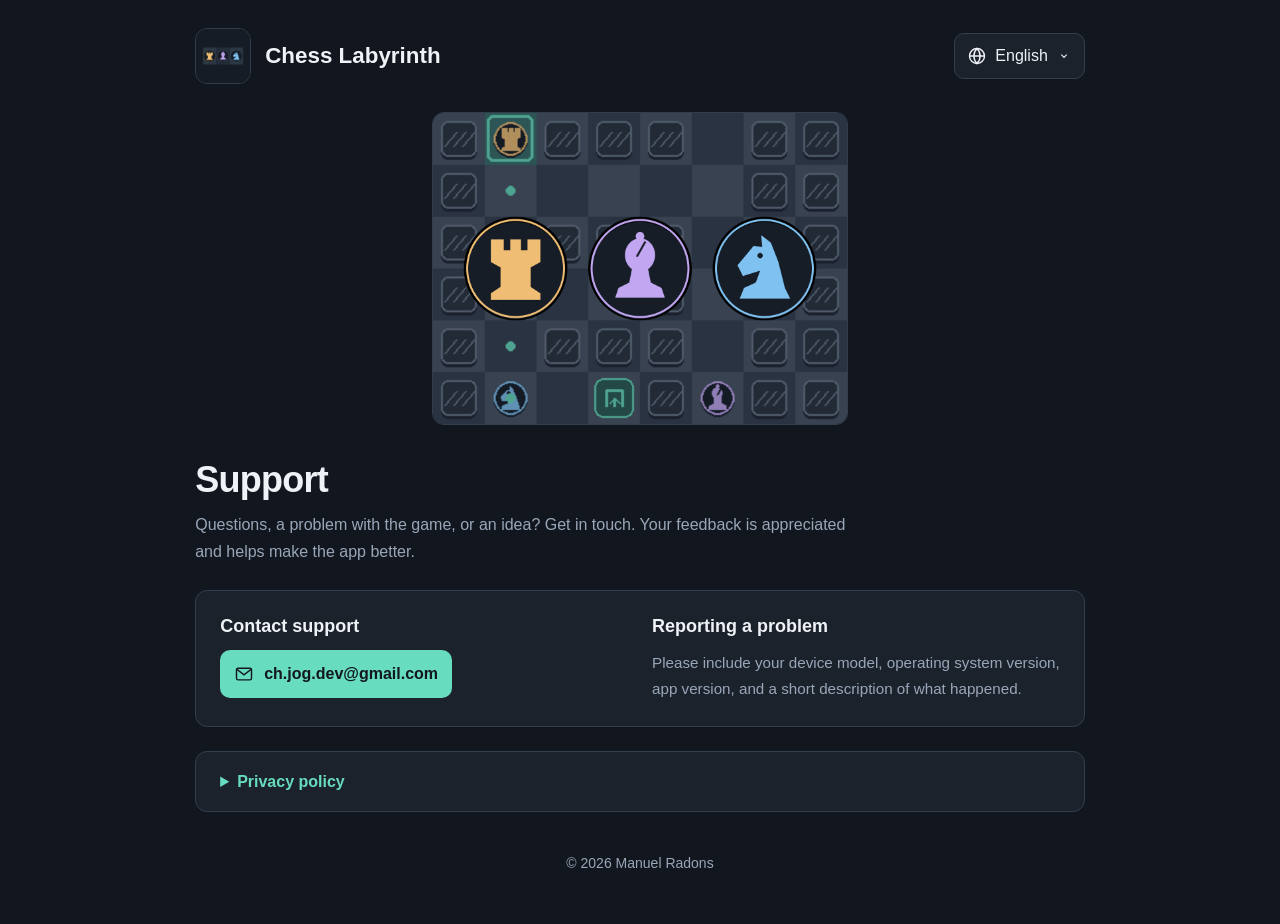
==== commit c47b8134: "Update print statement from 'Hello' to 'Goodbye'" ====
--- a/ChessLabyrinth/index.html
+++ b/ChessLabyrinth/index.html
@@ -1367,2669 +1367,3 @@
   </script>
 </body>
 </html>
-    .language-switch { position: absolute; z-index: 5; top: calc(100% + .5rem); right: 0; width: 14rem; max-width: calc(100vw - 2.25rem); max-height: min(65vh, 28rem); overflow: auto; display: grid; gap: .25rem; padding: .5rem; border: 1px solid var(--line); border-radius: .75rem; background: var(--panel); box-shadow: 0 .5rem 1.5rem #0006; }
-    .language-switch a { min-height: 2.75rem; padding: .5rem .75rem; border: 1px solid transparent; border-radius: .5rem; text-decoration: none; color: var(--text); }
-    .language-switch a:hover { background: #232c38; }
-    .language-switch a[aria-current="true"] { color: var(--accent); border-color: var(--accent); }
-    .hero-art { display: block; width: min(100%, 26rem); height: auto; border: 1px solid var(--line); border-radius: .75rem; margin: 0 auto 2rem; }
-    article[hidden] { display: none; }
-    article:not([hidden]) + article:not([hidden]) { margin-top: 4rem; padding-top: 2.5rem; border-top: 1px solid var(--line); }
-    h1, h2, h3 { line-height: 1.3; text-wrap: balance; }
-    h1 { margin: 0 0 .5rem; font-size: clamp(1.7rem, 4vw, 2.25rem); letter-spacing: -.02em; }
-    h2 { margin: 0 0 .75rem; font-size: 1.125rem; }
-    h3 { margin: 0 0 1rem; font-size: 1.15rem; }
-    p { margin: 0 0 1rem; }
-    .support-intro { color: var(--muted); max-width: 42rem; }
-    .contact-card { display: grid; grid-template-columns: 1fr 1fr; gap: 1.5rem; margin: 1.5rem 0; padding: 1.5rem; background: var(--panel); border: 1px solid var(--line); border-radius: .75rem; }
-    .contact-mail { display: inline-flex; align-items: center; gap: .625rem; min-height: 3rem; max-width: 100%; padding: .625rem .875rem; border-radius: .625rem; background: var(--accent); color: var(--page); font-weight: 700; text-decoration: none; }
-    .contact-mail span { min-width: 0; }
-    .contact-mail:hover { background: #7de8cc; }
-    .report p { color: var(--muted); font-size: .95rem; margin: 0; }
-    .policy-disclosure { margin: 1rem 0; border: 1px solid var(--line); border-radius: .75rem; background: var(--panel); }
-    .policy-disclosure > summary { min-height: 3.5rem; padding: 1rem 1.5rem; cursor: pointer; font-weight: 700; color: var(--accent); }
-    .policy-disclosure[open] > summary { border-bottom: 1px solid var(--line); }
-    .policy-body { padding: clamp(1rem, 3vw, 1.5rem); }
-    .policy-body header { margin-bottom: 1.5rem; }
-    .policy-title { font-size: clamp(1.3rem, 3vw, 1.75rem); }
-    .updated { color: var(--muted); font-size: .95rem; margin: 0; }
-    .policy-body > section { margin: 2rem 0 0; }
-    .policy-body > section > :last-child { margin-bottom: 0; }
-    .notice { padding: 1rem 1.25rem; margin-bottom: 1.5rem; border-left: .25rem solid var(--notice-text); border-radius: .25rem; background: var(--notice); color: var(--notice-text); }
-    a { color: var(--accent); text-decoration-thickness: .08em; text-underline-offset: .18em; }
-    a:hover { text-decoration-thickness: .14em; }
-    .contact-mail { color: var(--page); }
-    a:focus-visible, summary:focus-visible { outline: 2px solid var(--accent); outline-offset: 4px; border-radius: .25rem; }
-    .contents { margin: 1.75rem 0; padding: 1rem; border: 1px solid var(--line); border-radius: .5rem; }
-    .contents > summary { cursor: pointer; font-weight: 600; }
-    .contents[open] > summary { margin-bottom: .75rem; }
-    nav ol { margin: 0; padding-left: 1.5rem; }
-    nav ol a { display: inline-block; padding-block: .3rem; }
-    ul { padding-left: 1.4rem; margin: 0 0 1rem; }
-    li { padding-left: .15rem; margin-block: .4rem; }
-    address { margin-bottom: 1rem; font-style: normal; }
-    .policy-body footer { margin-top: 2rem; padding-top: 1.25rem; border-top: 1px solid var(--line); }
-    footer a { display: inline-block; padding-block: .5rem; }
-    .site-footer { margin-top: 2.5rem; text-align: center; color: var(--muted); font-size: .875rem; }
-    @media (max-width: 42rem) {
-      main { padding-top: 1.125rem; }
-      .masthead { align-items: flex-start; flex-wrap: wrap; margin-bottom: 1.25rem; }
-      .brand { flex: 1 1 auto; }
-      .language-menu { margin-left: auto; }
-      .hero-art { margin-bottom: 1.5rem; }
-      .contact-card { grid-template-columns: 1fr; gap: 1.5rem; padding: 1.125rem; }
-      .contact-mail { font-size: .95rem; }
-      .policy-disclosure > summary { padding: 1rem 1.125rem; }
-    }
-    @media print {
-      :root { color-scheme: light; }
-      body, main { background: white; color: black; }
-      body { font-size: 10pt; line-height: 1.5; }
-      main { max-width: none; margin: 0; padding: 0; }
-      .masthead, .hero-art, .support, .contents, footer, .policy-disclosure > summary { display: none; }
-      .policy-disclosure, .policy-body { background: white; border: 0; padding: 0; }
-      a { color: inherit; }
-      .updated { color: #444; }
-      .notice { background: white; color: black; border: 1px solid #777; break-inside: avoid; }
-      h2, h3 { break-after: avoid; }
-      address { break-inside: avoid; }
-      p, li { orphans: 3; widows: 3; }
-    }
-  </style>
-</head>
-<body>
-  <main id="seitenanfang">
-    <header class="masthead">
-      <p class="brand"><img src="[data-uri]" alt="" width="1024" height="1024"><span id="brand-title">Chess Labyrinth</span></p>
-      <details class="language-menu">
-        <summary aria-label="Choose language: English"><svg viewBox="0 0 24 24" aria-hidden="true" fill="none" stroke="currentColor" stroke-width="1.7"><circle cx="12" cy="12" r="9"/><path d="M3 12h18M12 3c5 5 5 13 0 18-5-5-5-13 0-18Z"/></svg><span id="language-current">English</span><svg class="chevron" viewBox="0 0 24 24" aria-hidden="true" fill="none" stroke="currentColor" stroke-width="1.7"><path d="m8 10 4 4 4-4"/></svg></summary>
-        <nav class="language-switch" aria-label="Language">
-      <a href="#en-support" lang="en" hreflang="en" data-language-choice="en" data-language-label="Language">English</a>
-      <a href="#de-support" lang="de" hreflang="de" data-language-choice="de" data-language-label="Sprache">Deutsch</a>
-      <a href="#es-support" lang="es" hreflang="es" data-language-choice="es" data-language-label="Idioma">Español</a>
-      <a href="#fr-support" lang="fr" hreflang="fr" data-language-choice="fr" data-language-label="Langue">Français</a>
-      <a href="#it-support" lang="it" hreflang="it" data-language-choice="it" data-language-label="Lingua">Italiano</a>
-      <a href="#hi-support" lang="hi" hreflang="hi" data-language-choice="hi" data-language-label="भाषा">हिन्दी</a>
-      <a href="#ja-support" lang="ja" hreflang="ja" data-language-choice="ja" data-language-label="言語">日本語</a>
-      <a href="#zh-Hans-support" lang="zh-Hans" hreflang="zh-Hans" data-language-choice="zh-Hans" data-language-label="语言">简体中文</a>
-      <a href="#ru-support" lang="ru" hreflang="ru" data-language-choice="ru" data-language-label="Язык">Русский</a>
-    </nav>
-      </details>
-    </header>
-    <img class="hero-art" src="[data-uri]" alt="" width="1248" height="936">
-<article id="en-support" lang="en" data-policy-language="en" data-app-name="Chess Labyrinth" data-support-title="Support" data-description="Questions, a problem with the game, or an idea? Get in touch." data-language-label="Language" data-language-hint="Choose language">
-  <section class="support" aria-labelledby="en-support-title">
-    <h1 id="en-support-title">Support</h1>
-    <p class="support-intro">Questions, a problem with the game, or an idea? Get in touch. Your feedback is appreciated and helps make the app better.</p>
-    <div class="contact-card">
-      <div>
-        <h2>Contact support</h2>
-        <a class="contact-mail" href="mailto:ch.jog.dev@gmail.com" aria-label="Email: ch.jog.dev@gmail.com"><svg viewBox="0 0 24 24" aria-hidden="true" fill="none" stroke="currentColor" stroke-width="1.7"><rect x="3" y="5" width="18" height="14" rx="2"/><path d="m3 6 9 7 9-7"/></svg><span>ch.jog.dev@gmail.com</span></a>
-      </div>
-      <div class="report">
-        <h2>Reporting a problem</h2>
-        <p>Please include your device model, operating system version, app version, and a short description of what happened.</p>
-      </div>
-    </div>
-  </section>
-  <details class="policy-disclosure" id="en-privacy" open>
-    <summary>Privacy policy</summary>
-    <div class="policy-body" id="en-top">
-  <header>
-    <h2 class="policy-title">Privacy Policy for Chess Labyrinth</h2>
-    <p class="updated">Last updated: <time datetime="2026-10-09">October 9, 2026</time></p>
-  </header>
-  <p class="notice" role="note"><strong>Draft: Add the full postal address in the next section before publication.</strong></p>
-  <p>This privacy policy applies to the Android and iOS app <strong>Chess Labyrinth</strong>. The game does not require a user account. Game progress and settings are stored on your device. To fund the app, Google AdMob banner ads and occasional full-screen ads are displayed. Google processes personal data in connection with these services.</p>
-  <details class="contents">
-    <summary>Contents</summary>
-    <nav aria-label="Table of contents">
-      <ol>
-        <li><a href="#en-controller-and-contact">Controller and contact</a></li>
-        <li><a href="#en-game-progress-and-settings-on-your-device">Game progress and settings on your device</a></li>
-        <li><a href="#en-advertising-through-google-admob">Advertising through Google AdMob</a></li>
-        <li><a href="#en-privacy-choices-and-withdrawal-of-consent">Privacy choices and withdrawal of consent</a></li>
-        <li><a href="#en-purposes-and-legal-bases">Purposes and legal bases</a></li>
-        <li><a href="#en-processing-outside-the-european-economic-area">Processing outside the European Economic Area</a></li>
-        <li><a href="#en-retention-and-deletion">Retention and deletion</a></li>
-        <li><a href="#en-contact-by-email">Contact by email</a></li>
-        <li><a href="#en-your-rights">Your rights</a></li>
-        <li><a href="#en-app-stores-and-changes-to-this-policy">App stores and changes to this policy</a></li>
-      </ol>
-    </nav>
-  </details>
-  <section aria-labelledby="en-controller-and-contact">
-    <h3 id="en-controller-and-contact">Controller and contact</h3>
-    <p>The controller responsible for processing data in connection with this app is:</p>
-    <address>Manuel Radons<br>
-      [Add street and house number]<br>
-      [Add postal code and city]<br>
-      [Add country]</address>
-    <p>Email: <a href="mailto:ch.jog.dev@gmail.com">ch.jog.dev@gmail.com</a></p>
-  </section>
-  <section aria-labelledby="en-game-progress-and-settings-on-your-device">
-    <h3 id="en-game-progress-and-settings-on-your-device">Game progress and settings on your device</h3>
-    <p>The app stores the following information in local app storage:</p>
-    <ul>
-      <li>Your best results for each level. Unlocked levels, stars, trophies and personal best scores for each game world are calculated from these results.</li>
-      <li>Your selected language and settings for sound, animations and haptic feedback.</li>
-      <li>Completed-level counters and a capped time value used to control the intervals between full-screen ads.</li>
-    </ul>
-    <p>On first launch, the app reads your device's preferred languages to select an appropriate translation. The selected language is stored. The game does not send your device's list of languages to a server operated by me.</p>
-    <p>I do not operate a server for storing game progress or user profiles. The app does not send me your best results, stars, trophies or game settings. There is no online leaderboard or synchronization between devices operated by the game. The local advertising counters described above are not passed to AdMob as gameplay statistics.</p>
-    <p>No separate analytics or crash-reporting services are integrated in addition to the Google advertising services described below. The game does not access your contacts, photos, camera, microphone or precise device location. Google may nevertheless derive an approximate location from your IP address.</p>
-  </section>
-  <section aria-labelledby="en-advertising-through-google-admob">
-    <h3 id="en-advertising-through-google-admob">Advertising through Google AdMob</h3>
-    <p>Chess Labyrinth uses Google AdMob and Google's service for managing privacy choices, the <strong>User Messaging Platform (UMP)</strong>. Google is an external recipient of data. The contact for Europe is Google Ireland Limited, Gordon House, Barrow Street, Dublin 4, Ireland. Company details are available in <a href="https://www.google.com/intl/de_de/contact/impressum.html">Google's legal notice</a>.</p>
-    <p>The app is configured for <strong>non-personalized advertising</strong>. Ads should therefore not be selected on the basis of a profile of your previous usage behavior. However, non-personalized advertising does not mean that no personal data is processed: delivering, measuring and securing these ads may also involve identifiers and local storage. <a href="https://support.google.com/admob/answer/7676680?hl=en">Google explains processing for non-personalized ads here.</a></p>
-    <p>Depending on the operating system, device settings, privacy choices and ad format, Google's services may process the following data in particular:</p>
-    <ul>
-      <li>Your IP address and approximate location information derived from it.</li>
-      <li>Technical information about the device, operating system and app, and device, app or other identifiers where available.</li>
-      <li>Information about ads displayed and interactions, such as ad views, taps or advertising video playback, and technical usage events such as app launches.</li>
-      <li>Diagnostic and performance data, such as loading times, crash reports and information about technical errors.</li>
-      <li>Your privacy choices and information needed to manage them.</li>
-    </ul>
-    <p>Google uses this data to provide and measure advertising, for billing, to improve its advertising services and to protect against fraud and abuse. The categories processed in any particular case depend on the conditions described above. Details are provided in Google's information for <a href="https://developers.google.com/admob/android/privacy/play-data-disclosure">Android</a> and <a href="https://developers.google.com/admob/ios/privacy/data-disclosure">iOS</a>, and in <a href="https://policies.google.com/privacy?hl=en">Google's Privacy Policy</a>.</p>
-    <p>No additional advertising network SDKs are integrated into the app. However, other service providers and advertising partners used by Google may receive data as part of ad delivery. Information about the providers involved and their purposes is available in the privacy dialog, where provided, and in <a href="https://policies.google.com/technologies/partner-sites?hl=en">Google's information about data use on partner websites and apps</a>. If you follow an ad to another website or app, that provider's privacy notices also apply there.</p>
-  </section>
-  <section aria-labelledby="en-privacy-choices-and-withdrawal-of-consent">
-    <h3 id="en-privacy-choices-and-withdrawal-of-consent">Privacy choices and withdrawal of consent</h3>
-    <p>The app uses Google UMP to determine which privacy prompt is required and to display the corresponding dialog. This check already establishes a connection to Google. It is separate from the subsequent request for advertising. Depending on the region and your choices, authorization by UMP may also allow limited ads to be delivered; it does not automatically mean that you have given consent. <a href="https://developers.google.com/admob/ios/privacy">Information about Google UMP</a>.</p>
-    <p>Where consent is required, you can accept or reject the purposes offered in the dialog. Under <strong>Settings → Ad privacy options</strong>, you can revisit and change your choices if Google provides this option for your region. You can withdraw consent there with effect for the future. Withdrawal does not affect the lawfulness of processing carried out before withdrawal. Refusing or withdrawing consent may result in limited ads or no ads being displayed; the game's features remain available.</p>
-    <p>Consent choices are stored by the Google service. <strong>“Reset progress” does not delete advertising consent or data already stored by Google.</strong></p>
-  </section>
-  <section aria-labelledby="en-purposes-and-legal-bases">
-    <h3 id="en-purposes-and-legal-bases">Purposes and legal bases</h3>
-    <p>Where personal data is processed and the General Data Protection Regulation (GDPR) applies, the legal bases are:</p>
-    <ul>
-      <li><strong>Providing the game and storing settings:</strong> Article 6(1)(b) GDPR, to the extent necessary to provide the features you request.</li>
-      <li><strong>Advertising-related processing requiring consent:</strong> Article 6(1)(a) GDPR.</li>
-      <li><strong>Legally required management and documentation of consent:</strong> Article 6(1)(c) GDPR.</li>
-      <li><strong>Technical delivery of non-personalized advertising, limiting advertising interruptions and preventing abuse:</strong> where consent is not required, Article 6(1)(f) GDPR. The interests are funding the app and operating it securely with minimal disruption. This applies only where your interests requiring protection do not override those interests.</li>
-    </ul>
-    <p>These legal bases are set out in <a href="https://eur-lex.europa.eu/eli/reg/2016/679/oj?locale=en">Article 6 GDPR</a>. A legitimate interest does not replace consent required by law.</p>
-    <p>Storing or accessing information on your device is also subject to the applicable rules protecting terminal equipment. Where German law applies, non-essential access requires consent under Section 25(1) of the TDDDG. Access that is strictly necessary to provide features you expressly request, such as storing your game progress and selected settings, falls under Section 25(2), point 2 of the TDDDG. <a href="https://www.gesetze-im-internet.de/ttdsg/__25.html">Section 25 TDDDG</a>.</p>
-  </section>
-  <section aria-labelledby="en-processing-outside-the-european-economic-area">
-    <h3 id="en-processing-outside-the-european-economic-area">Processing outside the European Economic Area</h3>
-    <p>Google may also process data outside the European Economic Area, particularly in the United States. According to Google, it relies on applicable adequacy decisions, including the EU–US Data Privacy Framework for covered transfers to certified companies, and, where necessary, standard contractual clauses. Information about these safeguards and how to obtain a copy of the standard contractual clauses is available in <a href="https://policies.google.com/privacy/frameworks?hl=en">Google's information about international data transfers</a>.</p>
-  </section>
-  <section aria-labelledby="en-retention-and-deletion">
-    <h3 id="en-retention-and-deletion">Retention and deletion</h3>
-    <p><strong>Local game data:</strong> game progress and settings generally remain stored until you change or delete them. Under <strong>Settings → Reset progress</strong>, best results and the unlocked levels, stars, trophies and personal best scores for each game world derived from them, together with the local counters for full-screen ads, are reset. Language, sound, animations, haptics and privacy choices are preserved.</p>
-    <p>You can remove other local app data using your operating system's data management options or by fully deleting the app. Merely offloading an app on iOS retains its data.</p>
-    <p><strong>Device backups:</strong> depending on your system settings, app data may be included in device backups and restored later. Such backups are allowed on Android. Storage and deletion of these backups depend on your settings and the backup service used, for example Apple's or Google's. Resetting the game does not delete existing backup copies.</p>
-    <p><strong>Google data:</strong> retention periods depend on the type of data, the purpose of processing and legal requirements. Google deletes or anonymizes certain data after defined periods; other data may be retained longer, particularly for security, abuse prevention or legal obligations. Google explains the details and deletion options in its <a href="https://policies.google.com/technologies/retention?hl=en">information about data retention</a>. Uninstalling the app does not automatically delete data already sent to Google.</p>
-  </section>
-  <section aria-labelledby="en-contact-by-email">
-    <h3 id="en-contact-by-email">Contact by email</h3>
-    <p>If you email me, I process your email address and the information you provide in order to respond to your request. The contact address above uses Google's Gmail service, so Google also processes the messages sent. The linked Google information about data processing and international transfers also applies.</p>
-    <p>The legal basis is Article 6(1)(b) GDPR for requests concerning use of the app, and Article 6(1)(f) GDPR for other requests, based on the interest in responding to your message. Correspondence is deleted once the matter has been fully resolved, unless statutory retention obligations or necessary documentation require otherwise. Contacting me is voluntary; without a means to reply, I may be unable to answer your request.</p>
-  </section>
-  <section aria-labelledby="en-your-rights">
-    <h3 id="en-your-rights">Your rights</h3>
-    <p>Where the legal requirements are met, you have rights of access, rectification, erasure, restriction of processing and data portability. You can withdraw consent with effect for the future. You can object to processing based on legitimate interests on grounds relating to your particular situation; you may object to direct marketing at any time.</p>
-    <p>You can also lodge a complaint with a data protection supervisory authority, particularly in the place of your habitual residence, place of work or the alleged infringement. The <a href="https://commission.europa.eu/law/law-topic/data-protection/information-individuals_en">European Commission provides an overview of your data protection rights</a>.</p>
-    <p>For matters concerning the app, you can contact me at <a href="mailto:ch.jog.dev@gmail.com">ch.jog.dev@gmail.com</a>. I have no remote access to the game progress stored by the app on your device. For data that Google processes as an independent controller, the contact and privacy tools in <a href="https://policies.google.com/privacy?hl=en">Google's Privacy Policy</a> are also available.</p>
-    <p>The game does not make decisions about you based solely on automated processing that produce legal effects or similarly significantly affect you.</p>
-  </section>
-  <section aria-labelledby="en-app-stores-and-changes-to-this-policy">
-    <h3 id="en-app-stores-and-changes-to-this-policy">App stores and changes to this policy</h3>
-    <p>When you download or update the app, Apple or Google processes data as an independent controller. Their privacy notices apply to that processing. This policy describes data processing within Chess Labyrinth and when you contact me; it does not replace the app stores' privacy notices.</p>
-    <p>This policy will be updated if features, services used or legal requirements change. The date at the beginning indicates the date of this version.</p>
-  </section>
-  <footer><a href="#en-support">Back to support</a></footer>
-    </div>
-  </details>
-</article>
-<article id="de-support" lang="de" data-policy-language="de" data-app-name="Schachlabyrinth" data-support-title="Support" data-description="Du hast eine Frage, ein Problem mit dem Spiel oder eine Idee? Schreib mir." data-language-label="Sprache" data-language-hint="Sprache wählen">
-  <section class="support" aria-labelledby="de-support-title">
-    <h1 id="de-support-title">Support</h1>
-    <p class="support-intro">Du hast eine Frage, ein Problem mit dem Spiel oder eine Idee? Schreib mir. Dein Feedback ist willkommen und hilft mir, die App zu verbessern.</p>
-    <div class="contact-card">
-      <div>
-        <h2>Support kontaktieren</h2>
-        <a class="contact-mail" href="mailto:ch.jog.dev@gmail.com" aria-label="E-Mail: ch.jog.dev@gmail.com"><svg viewBox="0 0 24 24" aria-hidden="true" fill="none" stroke="currentColor" stroke-width="1.7"><rect x="3" y="5" width="18" height="14" rx="2"/><path d="m3 6 9 7 9-7"/></svg><span>ch.jog.dev@gmail.com</span></a>
-      </div>
-      <div class="report">
-        <h2>Ein Problem melden</h2>
-        <p>Bitte nenne dein Gerätemodell, die Betriebssystemversion und die App-Version und beschreibe kurz, was passiert ist.</p>
-      </div>
-    </div>
-  </section>
-  <details class="policy-disclosure" id="de-privacy" open>
-    <summary>Datenschutzerklärung</summary>
-    <div class="policy-body" id="de-top">
-    <header>
-      <h2 class="policy-title">Datenschutzerklärung für Schachlabyrinth</h2>
-      <p class="updated">Stand: <time datetime="2026-10-09">9. Oktober 2026</time></p>
-    </header>
-    <p class="notice" role="note"><strong>Entwurf: Vor der Veröffentlichung die vollständige Anschrift im nächsten Abschnitt ergänzen.</strong></p>
-    <p>Diese Datenschutzerklärung gilt für die Android- und iOS-App <strong>Schachlabyrinth (Chess Labyrinth)</strong>. Das Spiel benötigt kein Benutzerkonto. Spielstände und Einstellungen werden auf Ihrem Gerät gespeichert. Zur Finanzierung der App werden Werbebanner und gelegentlich Vollbildanzeigen von Google AdMob eingeblendet. Dabei verarbeitet Google personenbezogene Daten.</p>
-    <details class="contents">
-      <summary>Inhalt</summary>
-      <nav aria-label="Inhaltsverzeichnis">
-        <ol>
-          <li><a href="#verantwortlicher-und-kontakt">Verantwortlicher und Kontakt</a></li>
-          <li><a href="#spielstaende-und-einstellungen-auf-ihrem-geraet">Spielstände und Einstellungen auf Ihrem Gerät</a></li>
-          <li><a href="#werbung-durch-google-admob">Werbung durch Google AdMob</a></li>
-          <li><a href="#datenschutzentscheidung-und-widerruf">Datenschutzentscheidung und Widerruf</a></li>
-          <li><a href="#zwecke-und-rechtsgrundlagen">Zwecke und Rechtsgrundlagen</a></li>
-          <li><a href="#verarbeitung-ausserhalb-des-europaeischen-wirtschaftsraums">Verarbeitung außerhalb des Europäischen Wirtschaftsraums</a></li>
-          <li><a href="#speicherdauer-und-loeschung">Speicherdauer und Löschung</a></li>
-          <li><a href="#kontakt-per-e-mail">Kontakt per E-Mail</a></li>
-          <li><a href="#ihre-rechte">Ihre Rechte</a></li>
-          <li><a href="#app-stores-und-aenderungen-dieser-erklaerung">App Stores und Änderungen dieser Erklärung</a></li>
-        </ol>
-      </nav>
-    </details>
-    <section aria-labelledby="verantwortlicher-und-kontakt">
-      <h3 id="verantwortlicher-und-kontakt">Verantwortlicher und Kontakt</h3>
-      <p>Verantwortlich für die Datenverarbeitung im Zusammenhang mit dieser App ist:</p>
-      <address>Manuel Radons<br>
-        [Straße und Hausnummer ergänzen]<br>
-        [Postleitzahl und Ort ergänzen]<br>
-        [Land ergänzen]</address>
-      <p>E-Mail: <a href="mailto:ch.jog.dev@gmail.com">ch.jog.dev@gmail.com</a></p>
-    </section>
-    <section aria-labelledby="spielstaende-und-einstellungen-auf-ihrem-geraet">
-      <h3 id="spielstaende-und-einstellungen-auf-ihrem-geraet">Spielstände und Einstellungen auf Ihrem Gerät</h3>
-      <p>Die App speichert die folgenden Informationen im lokalen App-Speicher:</p>
-      <ul>
-        <li>Bestleistungen pro Level. Daraus werden freigeschaltete Level, Sterne, Trophäen und persönliche Bestleistungen pro Spielwelt berechnet.</li>
-        <li>Ihre gewählte Sprache sowie Einstellungen für Ton, Animationen und haptisches Feedback.</li>
-        <li>Zähler abgeschlossener Level und eine begrenzte Zeitangabe zur Steuerung der Abstände zwischen Vollbildanzeigen.</li>
-      </ul>
-      <p>Beim ersten Start liest die App die bevorzugten Gerätesprachen aus, um eine passende Übersetzung auszuwählen. Gespeichert wird die ausgewählte Sprache. Die Liste Ihrer Gerätesprachen wird vom Spiel nicht an einen eigenen Server übermittelt.</p>
-      <p>Ich betreibe keinen Server zur Speicherung von Spielständen oder Nutzerprofilen. Die App übermittelt Ihre Bestleistungen, Sterne, Trophäen und Spieleinstellungen nicht an mich. Es gibt keine Online-Rangliste und keine vom Spiel betriebene Synchronisierung zwischen Geräten. Die beschriebenen lokalen Werbezähler werden nicht als Spielstatistik an AdMob übergeben.</p>
-      <p>Zusätzlich zu den unten beschriebenen Google-Werbediensten sind keine eigenen Analyse- oder Absturzberichtsdienste eingebunden. Das Spiel greift nicht auf Ihre Kontakte, Fotos, Kamera, Ihr Mikrofon oder Ihren präzisen Gerätestandort zu. Google kann aus der IP-Adresse dennoch einen ungefähren Standort ableiten.</p>
-    </section>
-    <section aria-labelledby="werbung-durch-google-admob">
-      <h3 id="werbung-durch-google-admob">Werbung durch Google AdMob</h3>
-      <p>Chess Labyrinth verwendet Google AdMob und Googles Dienst zur Verwaltung von Datenschutzentscheidungen, die <strong>User Messaging Platform (UMP)</strong>. Google ist dabei ein externer Empfänger von Daten. Für Europa ist Ansprechpartner Google Ireland Limited, Gordon House, Barrow Street, Dublin 4, Irland. Angaben zum Unternehmen finden Sie im <a href="https://www.google.com/intl/de_de/contact/impressum.html">Google-Impressum</a>.</p>
-      <p>Die App ist für <strong>nicht personalisierte Werbung</strong> konfiguriert. Die Auswahl der Anzeigen soll daher nicht auf einem Profil Ihres bisherigen Nutzungsverhaltens beruhen. Nicht personalisierte Werbung bedeutet jedoch nicht, dass keine personenbezogenen Daten verarbeitet werden: Auch die Auslieferung, Messung und Absicherung solcher Anzeigen kann Kennungen und lokalen Speicher verwenden. <a href="https://support.google.com/admob/answer/7676680?hl=de">Google erläutert die Verarbeitung bei nicht personalisierten Anzeigen hier.</a></p>
-      <p>Abhängig von Betriebssystem, Geräteeinstellungen, Datenschutzentscheidung und Anzeigenformat können die Google-Dienste insbesondere folgende Daten verarbeiten:</p>
-      <ul>
-        <li>IP-Adresse und daraus abgeleitete ungefähre Standortinformationen.</li>
-        <li>Technische Angaben zum Gerät, Betriebssystem und zur App sowie Geräte-, App- oder sonstige Kennungen, soweit diese verfügbar sind.</li>
-        <li>Angaben zu angezeigten Anzeigen und Interaktionen, etwa Anzeigenaufrufe, Antippen oder das Abspielen von Werbevideos, sowie technische Nutzungsereignisse wie App-Starts.</li>
-        <li>Diagnose- und Leistungsdaten, etwa Ladezeiten, Absturzberichte und Informationen über technische Fehler.</li>
-        <li>Ihre Datenschutzentscheidungen und die für deren Verwaltung benötigten Informationen.</li>
-      </ul>
-      <p>Google verwendet solche Daten zur Bereitstellung und Messung von Werbung, zur Abrechnung, zur Verbesserung seiner Werbedienste und zum Schutz vor Betrug und Missbrauch. Welche Kategorien im Einzelfall verarbeitet werden, hängt von den genannten Bedingungen ab. Einzelheiten beschreiben Googles Informationen für <a href="https://developers.google.com/admob/android/privacy/play-data-disclosure">Android</a> und <a href="https://developers.google.com/admob/ios/privacy/data-disclosure">iOS</a> sowie die <a href="https://policies.google.com/privacy?hl=de">Google-Datenschutzerklärung</a>.</p>
-      <p>Zusätzliche Werbenetzwerk-SDKs sind nicht in die App eingebunden. Im Rahmen der Anzeigenauslieferung können jedoch weitere von Google eingesetzte Dienstleister und Werbepartner Daten erhalten. Informationen zu den beteiligten Anbietern und ihren Zwecken finden Sie im verfügbaren Datenschutzdialog und in <a href="https://policies.google.com/technologies/partner-sites?hl=de">Googles Informationen zur Datennutzung auf Partner-Websites und in Partner-Apps</a>. Wenn Sie einer Anzeige zu einer fremden Website oder App folgen, gelten dort zusätzlich die Datenschutzhinweise des jeweiligen Anbieters.</p>
-    </section>
-    <section aria-labelledby="datenschutzentscheidung-und-widerruf">
-      <h3 id="datenschutzentscheidung-und-widerruf">Datenschutzentscheidung und Widerruf</h3>
-      <p>Die App verwendet Google UMP, um zu ermitteln, welche Datenschutzabfrage erforderlich ist, und den entsprechenden Dialog anzuzeigen. Bereits diese Abfrage stellt eine Verbindung zu Google her. Sie ist von der anschließenden Anforderung von Werbung zu unterscheiden. Eine Freigabe durch UMP kann je nach Region und Entscheidung auch die Auslieferung eingeschränkter Anzeigen erlauben; sie bedeutet nicht automatisch, dass Sie eine Einwilligung erteilt haben. <a href="https://developers.google.com/admob/ios/privacy">Informationen zu Google UMP</a>.</p>
-      <p>Soweit eine Einwilligung erforderlich ist, können Sie die angebotenen Zwecke im Dialog annehmen oder ablehnen. In den <strong>Einstellungen → Datenschutzoptionen für Werbung</strong> können Sie Ihre Entscheidung erneut aufrufen und ändern, sofern diese Option für Ihre Region von Google bereitgestellt wird. Eine erteilte Einwilligung können Sie dort mit Wirkung für die Zukunft widerrufen. Die Rechtmäßigkeit der Verarbeitung bis zum Widerruf bleibt unberührt. Eine Ablehnung oder ein Widerruf kann dazu führen, dass eingeschränkte oder keine Anzeigen erscheinen; die Spielfunktionen bleiben nutzbar.</p>
-      <p>Einwilligungsentscheidungen werden durch den Google-Dienst gespeichert. <strong>„Fortschritt zurücksetzen“ löscht keine Werbeeinwilligung und keine bereits bei Google gespeicherten Daten.</strong></p>
-    </section>
-    <section aria-labelledby="zwecke-und-rechtsgrundlagen">
-      <h3 id="zwecke-und-rechtsgrundlagen">Zwecke und Rechtsgrundlagen</h3>
-      <p>Soweit personenbezogene Daten verarbeitet werden und die Datenschutz-Grundverordnung (DSGVO) gilt, sind die Rechtsgrundlagen:</p>
-      <ul>
-        <li><strong>Spiel bereitstellen und Einstellungen speichern:</strong> Art. 6 Abs. 1 Buchst. b DSGVO, soweit dies zur Bereitstellung der von Ihnen gewünschten Funktionen erforderlich ist.</li>
-        <li><strong>Einwilligungspflichtige Werbeverarbeitung:</strong> Art. 6 Abs. 1 Buchst. a DSGVO.</li>
-        <li><strong>Gesetzlich erforderliche Verwaltung und Nachweise von Einwilligungen:</strong> Art. 6 Abs. 1 Buchst. c DSGVO.</li>
-        <li><strong>Technische Auslieferung nicht personalisierter Werbung, Begrenzung von Werbeunterbrechungen und Missbrauchsschutz:</strong> Soweit keine Einwilligung erforderlich ist, Art. 6 Abs. 1 Buchst. f DSGVO. Die Interessen liegen in der Finanzierung und dem sicheren, störungsarmen Betrieb der App. Dies gilt nur, soweit Ihre schutzwürdigen Interessen nicht überwiegen.</li>
-      </ul>
-      <p>Diese Rechtsgrundlagen ergeben sich aus <a href="https://eur-lex.europa.eu/eli/reg/2016/679/oj?locale=de">Art. 6 DSGVO</a>. Ein berechtigtes Interesse ersetzt keine gesetzlich erforderliche Einwilligung.</p>
-      <p>Für das Speichern oder Auslesen von Informationen auf Ihrem Gerät gelten zusätzlich die anwendbaren Regeln zum Schutz der Endeinrichtung. Soweit deutsches Recht anwendbar ist, erfordern nicht notwendige Zugriffe eine Einwilligung nach § 25 Abs. 1 TDDDG. Unbedingt notwendige Zugriffe zur Bereitstellung ausdrücklich gewünschter Funktionen, etwa zum Speichern Ihrer Spielstände und gewählten Einstellungen, fallen unter § 25 Abs. 2 Nr. 2 TDDDG. <a href="https://www.gesetze-im-internet.de/ttdsg/__25.html">§ 25 TDDDG</a>.</p>
-    </section>
-    <section aria-labelledby="verarbeitung-ausserhalb-des-europaeischen-wirtschaftsraums">
-      <h3 id="verarbeitung-ausserhalb-des-europaeischen-wirtschaftsraums">Verarbeitung außerhalb des Europäischen Wirtschaftsraums</h3>
-      <p>Google kann Daten auch außerhalb des Europäischen Wirtschaftsraums verarbeiten, insbesondere in den USA. Nach eigenen Angaben nutzt Google hierfür anwendbare Angemessenheitsbeschlüsse, einschließlich des EU-US Data Privacy Framework für entsprechend erfasste Übermittlungen an zertifizierte Unternehmen, und erforderlichenfalls Standardvertragsklauseln. Informationen zu diesen Grundlagen und dazu, wie Sie eine Kopie der Standardvertragsklauseln erhalten, finden Sie in <a href="https://policies.google.com/privacy/frameworks?hl=de">Googles Hinweisen zu internationalen Datenübermittlungen</a>.</p>
-    </section>
-    <section aria-labelledby="speicherdauer-und-loeschung">
-      <h3 id="speicherdauer-und-loeschung">Speicherdauer und Löschung</h3>
-      <p><strong>Lokale Spieldaten:</strong> Spielstände und Einstellungen bleiben grundsätzlich gespeichert, bis Sie sie ändern oder löschen. Unter <strong>Einstellungen → Fortschritt zurücksetzen</strong> werden Bestleistungen, daraus abgeleitete Freischaltungen, Sterne, Trophäen und persönliche Bestleistungen pro Spielwelt sowie die lokalen Zähler für Vollbildanzeigen zurückgesetzt. Sprache, Ton, Animationen, Haptik und Datenschutzentscheidungen bleiben dabei erhalten.</p>
-      <p>Weitere lokale App-Daten können Sie über die Datenverwaltung des Betriebssystems beziehungsweise durch vollständiges Löschen der App entfernen. Das bloße Auslagern einer App unter iOS lässt deren Daten bestehen.</p>
-      <p><strong>Gerätesicherungen:</strong> Abhängig von Ihren Systemeinstellungen können App-Daten in Gerätesicherungen enthalten sein und später wiederhergestellt werden. Unter Android sind solche Sicherungen zugelassen. Speicherung und Löschung dieser Sicherungen richten sich nach Ihren Einstellungen und dem verwendeten Sicherungsdienst, beispielsweise von Apple oder Google. Das Zurücksetzen des Spiels löscht keine bereits vorhandenen Sicherungskopien.</p>
-      <p><strong>Google-Daten:</strong> Die Speicherdauer richtet sich nach Datenart, Verarbeitungszweck und rechtlichen Anforderungen. Google löscht oder anonymisiert bestimmte Daten nach festgelegten Fristen; andere Daten können insbesondere zur Sicherheit, zur Missbrauchsbekämpfung oder aufgrund gesetzlicher Pflichten länger aufbewahrt werden. Einzelheiten und Löschmöglichkeiten erläutert Google in seinen <a href="https://policies.google.com/technologies/retention?hl=de">Hinweisen zur Datenspeicherung</a>. Die Deinstallation der App löscht bereits übermittelte Daten bei Google nicht automatisch.</p>
-    </section>
-    <section aria-labelledby="kontakt-per-e-mail">
-      <h3 id="kontakt-per-e-mail">Kontakt per E-Mail</h3>
-      <p>Wenn Sie mir eine E-Mail senden, verarbeite ich Ihre E-Mail-Adresse und die von Ihnen mitgeteilten Inhalte, um Ihre Anfrage zu beantworten. Für die oben genannte Kontaktadresse wird Gmail von Google verwendet; dadurch verarbeitet Google auch die übermittelten Nachrichten. Es gelten ergänzend die verlinkten Google-Hinweise zur Datenverarbeitung und zu internationalen Übermittlungen.</p>
-      <p>Rechtsgrundlage ist bei Anfragen zur Nutzung der App Art. 6 Abs. 1 Buchst. b DSGVO, bei sonstigen Anfragen Art. 6 Abs. 1 Buchst. f DSGVO aufgrund des Interesses an der Beantwortung Ihrer Nachricht. Die Korrespondenz wird gelöscht, sobald das Anliegen abschließend geklärt ist und keine gesetzlichen Aufbewahrungspflichten oder erforderlichen Nachweise entgegenstehen. Die Kontaktaufnahme ist freiwillig; ohne eine Rückmeldemöglichkeit kann ich Ihre Anfrage gegebenenfalls nicht beantworten.</p>
-    </section>
-    <section aria-labelledby="ihre-rechte">
-      <h3 id="ihre-rechte">Ihre Rechte</h3>
-      <p>Soweit die gesetzlichen Voraussetzungen vorliegen, haben Sie Rechte auf Auskunft, Berichtigung, Löschung, Einschränkung der Verarbeitung und Datenübertragbarkeit. Sie können Einwilligungen für die Zukunft widerrufen. Gegen Verarbeitungen auf Grundlage berechtigter Interessen können Sie aus Gründen Ihrer besonderen Situation Widerspruch einlegen; gegen Direktwerbung ist ein Widerspruch jederzeit möglich.</p>
-      <p>Sie können sich außerdem bei einer Datenschutzaufsichtsbehörde beschweren, insbesondere an Ihrem gewöhnlichen Aufenthaltsort, Ihrem Arbeitsplatz oder am Ort des vermuteten Verstoßes. Einen Überblick bietet die <a href="https://commission.europa.eu/law/law-topic/data-protection/information-individuals_en">Europäische Kommission zu Ihren Datenschutzrechten</a>.</p>
-      <p>Für Anliegen zur App erreichen Sie mich unter <a href="mailto:ch.jog.dev@gmail.com">ch.jog.dev@gmail.com</a>. Auf die von der App auf Ihrem Gerät gespeicherten Spielstände habe ich keinen Fernzugriff. Für Daten, die Google eigenverantwortlich verarbeitet, stehen zusätzlich die Kontakt- und Datenschutzfunktionen in der <a href="https://policies.google.com/privacy?hl=de">Google-Datenschutzerklärung</a> zur Verfügung.</p>
-      <p>Das Spiel trifft keine ausschließlich automatisierten Entscheidungen über Sie, die rechtliche Wirkung entfalten oder Sie ähnlich erheblich beeinträchtigen.</p>
-    </section>
-    <section aria-labelledby="app-stores-und-aenderungen-dieser-erklaerung">
-      <h3 id="app-stores-und-aenderungen-dieser-erklaerung">App Stores und Änderungen dieser Erklärung</h3>
-      <p>Beim Herunterladen oder Aktualisieren der App verarbeiten Apple beziehungsweise Google Daten in eigener Verantwortung. Dafür gelten deren Datenschutzhinweise. Diese Erklärung beschreibt die Datenverarbeitung innerhalb von Chess Labyrinth und bei einer Kontaktaufnahme mit mir; sie ersetzt nicht die Datenschutzhinweise der App Stores.</p>
-      <p>Wenn sich Funktionen, eingesetzte Dienste oder rechtliche Anforderungen ändern, wird diese Erklärung entsprechend angepasst. Das Datum am Anfang bezeichnet den Stand dieser Fassung.</p>
-    </section>
-    <footer><a href="#de-support">Zurück zum Support</a></footer>
-    </div>
-  </details>
-</article>
-<article id="es-support" lang="es" data-policy-language="es" data-app-name="Laberinto de ajedrez" data-support-title="Ayuda" data-description="¿Tienes alguna pregunta, un problema con el juego o una idea? Escríbeme." data-language-label="Idioma" data-language-hint="Elegir idioma">
-  <section class="support" aria-labelledby="es-support-title">
-    <h1 id="es-support-title">Ayuda</h1>
-    <p class="support-intro">¿Tienes alguna pregunta, un problema con el juego o una idea? Escríbeme. Agradezco tus comentarios: me ayudan a mejorar la aplicación.</p>
-    <div class="contact-card">
-      <div>
-        <h2>Contactar con soporte</h2>
-        <a class="contact-mail" href="mailto:ch.jog.dev@gmail.com" aria-label="Correo electrónico: ch.jog.dev@gmail.com"><svg viewBox="0 0 24 24" aria-hidden="true" fill="none" stroke="currentColor" stroke-width="1.7"><rect x="3" y="5" width="18" height="14" rx="2"/><path d="m3 6 9 7 9-7"/></svg><span>ch.jog.dev@gmail.com</span></a>
-      </div>
-      <div class="report">
-        <h2>Informar de un problema</h2>
-        <p>Incluye el modelo de tu dispositivo, la versión del sistema operativo, la versión de la aplicación y una breve descripción de lo ocurrido.</p>
-      </div>
-    </div>
-  </section>
-  <details class="policy-disclosure" id="es-privacy" open>
-    <summary>Política de privacidad</summary>
-    <div class="policy-body" id="es-top">
-  <header>
-    <h2 class="policy-title">Política de privacidad de Laberinto de ajedrez</h2>
-    <p class="updated">Última actualización: <time datetime="2026-10-09">9 de octubre de 2026</time></p>
-  </header>
-  <p class="notice" role="note"><strong>Borrador: Añadir la dirección postal completa en la siguiente sección antes de la publicación.</strong></p>
-  <p>Esta política de privacidad se aplica a la aplicación para Android e iOS <strong>Laberinto de ajedrez (Chess Labyrinth)</strong>. El juego no requiere una cuenta de usuario. El progreso del juego y los ajustes se almacenan en tu dispositivo. Para financiar la aplicación, se muestran anuncios de banner de Google AdMob y, ocasionalmente, anuncios a pantalla completa. Google trata datos personales en relación con estos servicios.</p>
-  <details class="contents">
-    <summary>Contenido</summary>
-    <nav aria-label="Índice de contenidos">
-      <ol>
-        <li><a href="#es-controller-and-contact">Responsable del tratamiento y contacto</a></li>
-        <li><a href="#es-game-progress-and-settings-on-your-device">Progreso del juego y ajustes en tu dispositivo</a></li>
-        <li><a href="#es-advertising-through-google-admob">Publicidad mediante Google AdMob</a></li>
-        <li><a href="#es-privacy-choices-and-withdrawal-of-consent">Opciones de privacidad y retirada del consentimiento</a></li>
-        <li><a href="#es-purposes-and-legal-bases">Fines y bases jurídicas</a></li>
-        <li><a href="#es-processing-outside-the-european-economic-area">Tratamiento fuera del Espacio Económico Europeo</a></li>
-        <li><a href="#es-retention-and-deletion">Conservación y eliminación</a></li>
-        <li><a href="#es-contact-by-email">Contacto por correo electrónico</a></li>
-        <li><a href="#es-your-rights">Tus derechos</a></li>
-        <li><a href="#es-app-stores-and-changes-to-this-policy">Tiendas de aplicaciones y cambios en esta política</a></li>
-      </ol>
-    </nav>
-  </details>
-  <section aria-labelledby="es-controller-and-contact">
-    <h3 id="es-controller-and-contact">Responsable del tratamiento y contacto</h3>
-    <p>El responsable del tratamiento de los datos en relación con esta aplicación es:</p>
-    <address>Manuel Radons<br>
-      [Añadir calle y número]<br>
-      [Añadir código postal y localidad]<br>
-      [Añadir país]</address>
-    <p>Correo electrónico: <a href="mailto:ch.jog.dev@gmail.com">ch.jog.dev@gmail.com</a></p>
-  </section>
-  <section aria-labelledby="es-game-progress-and-settings-on-your-device">
-    <h3 id="es-game-progress-and-settings-on-your-device">Progreso del juego y ajustes en tu dispositivo</h3>
-    <p>La aplicación guarda la siguiente información en su almacenamiento local:</p>
-    <ul>
-      <li>Tus mejores resultados en cada nivel. Los niveles desbloqueados, las estrellas, los trofeos y las mejores puntuaciones de cada mundo se calculan a partir de estos resultados.</li>
-      <li>El idioma que has seleccionado y los ajustes de sonido, animaciones y respuesta háptica.</li>
-      <li>Contadores de niveles completados y un valor de tiempo con un límite máximo que se utilizan para controlar los intervalos entre los anuncios a pantalla completa.</li>
-    </ul>
-    <p>Al iniciarse por primera vez, la aplicación lee los idiomas preferidos de tu dispositivo para seleccionar una traducción adecuada. El idioma seleccionado se guarda. El juego no envía la lista de idiomas de tu dispositivo a ningún servidor que yo gestione.</p>
-    <p>No gestiono ningún servidor para almacenar el progreso del juego ni perfiles de usuario. La aplicación no me envía tus mejores resultados, estrellas, trofeos ni ajustes del juego. El juego no ofrece una clasificación en línea ni sincronización entre dispositivos. Los contadores locales de publicidad descritos anteriormente no se transmiten a AdMob como estadísticas de juego.</p>
-    <p>No se integran servicios independientes de análisis o de informes de fallos además de los servicios publicitarios de Google descritos a continuación. El juego no accede a tus contactos, fotos, cámara, micrófono ni a la ubicación precisa de tu dispositivo. No obstante, Google puede deducir una ubicación aproximada a partir de tu dirección IP.</p>
-  </section>
-  <section aria-labelledby="es-advertising-through-google-admob">
-    <h3 id="es-advertising-through-google-admob">Publicidad mediante Google AdMob</h3>
-    <p>Chess Labyrinth utiliza Google AdMob y el servicio de Google para gestionar las opciones de privacidad, la <strong>User Messaging Platform (UMP)</strong>. Google es un destinatario externo de los datos. La entidad de contacto para Europa es Google Ireland Limited, Gordon House, Barrow Street, Dublin 4, Irlanda. Los datos de la empresa están disponibles en el <a href="https://www.google.com/intl/de_de/contact/impressum.html">aviso legal de Google</a>.</p>
-    <p>La aplicación está configurada para mostrar <strong>publicidad no personalizada</strong>. Por tanto, los anuncios no deberían seleccionarse a partir de un perfil de tu comportamiento de uso anterior. Sin embargo, la publicidad no personalizada no significa que no se traten datos personales: la entrega, la medición y la protección de estos anuncios también pueden implicar el uso de identificadores y almacenamiento local. <a href="https://support.google.com/admob/answer/7676680?hl=es">Google explica aquí el tratamiento de datos para los anuncios no personalizados.</a></p>
-    <p>Según el sistema operativo, los ajustes del dispositivo, las opciones de privacidad y el formato de los anuncios, los servicios de Google pueden tratar, en particular, los siguientes datos:</p>
-    <ul>
-      <li>Tu dirección IP y la información de ubicación aproximada deducida de ella.</li>
-      <li>Información técnica sobre el dispositivo, el sistema operativo y la aplicación, así como identificadores del dispositivo, de la aplicación u otros identificadores, cuando estén disponibles.</li>
-      <li>Información sobre los anuncios mostrados y las interacciones, como visualizaciones de anuncios, pulsaciones o reproducciones de vídeos publicitarios, así como eventos técnicos de uso, como los inicios de la aplicación.</li>
-      <li>Datos de diagnóstico y rendimiento, como tiempos de carga, informes de fallos e información sobre errores técnicos.</li>
-      <li>Tus opciones de privacidad y la información necesaria para gestionarlas.</li>
-    </ul>
-    <p>Google utiliza estos datos para ofrecer y medir la publicidad, para la facturación, para mejorar sus servicios publicitarios y para protegerse contra el fraude y el abuso. Las categorías tratadas en cada caso dependen de las condiciones descritas anteriormente. Encontrarás más detalles en la información de Google para <a href="https://developers.google.com/admob/android/privacy/play-data-disclosure">Android</a> e <a href="https://developers.google.com/admob/ios/privacy/data-disclosure">iOS</a>, así como en la <a href="https://policies.google.com/privacy?hl=es">Política de Privacidad de Google</a>.</p>
-    <p>La aplicación no integra SDK de otras redes publicitarias. Sin embargo, otros proveedores de servicios y socios publicitarios utilizados por Google pueden recibir datos como parte de la entrega de anuncios. La información sobre los proveedores implicados y sus fines está disponible en el diálogo de privacidad, cuando se facilite, y en la <a href="https://policies.google.com/technologies/partner-sites?hl=es">información de Google sobre el uso de datos en sitios web y aplicaciones de sus socios</a>. Si sigues un anuncio a otro sitio web o aplicación, también se aplican allí los avisos de privacidad de ese proveedor.</p>
-  </section>
-  <section aria-labelledby="es-privacy-choices-and-withdrawal-of-consent">
-    <h3 id="es-privacy-choices-and-withdrawal-of-consent">Opciones de privacidad y retirada del consentimiento</h3>
-    <p>La aplicación utiliza Google UMP para determinar qué solicitud de privacidad es necesaria y mostrar el diálogo correspondiente. Esta comprobación ya establece una conexión con Google. Es independiente de la solicitud posterior de publicidad. Según la región y tus elecciones, la autorización de UMP también puede permitir la entrega de anuncios limitados; no significa automáticamente que hayas dado tu consentimiento. <a href="https://developers.google.com/admob/ios/privacy">Información sobre Google UMP</a>.</p>
-    <p>Cuando sea necesario el consentimiento, puedes aceptar o rechazar los fines ofrecidos en el diálogo. En <strong>Ajustes → Opciones de privacidad de anuncios</strong>, puedes revisar y cambiar tus elecciones si Google ofrece esta opción para tu región. Allí puedes retirar tu consentimiento con efectos para el futuro. La retirada no afecta a la licitud del tratamiento realizado antes de retirarlo. Rechazar o retirar el consentimiento puede dar lugar a que se muestren anuncios limitados o no se muestren anuncios; las funciones del juego siguen estando disponibles.</p>
-    <p>El servicio de Google guarda las elecciones de consentimiento. <strong>«Restablecer progreso» no elimina el consentimiento publicitario ni los datos que Google ya haya almacenado.</strong></p>
-  </section>
-  <section aria-labelledby="es-purposes-and-legal-bases">
-    <h3 id="es-purposes-and-legal-bases">Fines y bases jurídicas</h3>
-    <p>Cuando se traten datos personales y sea aplicable el Reglamento General de Protección de Datos (RGPD), las bases jurídicas son:</p>
-    <ul>
-      <li><strong>Proporcionar el juego y guardar los ajustes:</strong> artículo 6, apartado 1, letra b), del RGPD, en la medida en que sea necesario para proporcionar las funciones que solicites.</li>
-      <li><strong>Tratamiento relacionado con la publicidad que requiere consentimiento:</strong> artículo 6, apartado 1, letra a), del RGPD.</li>
-      <li><strong>Gestión y documentación del consentimiento exigidas por ley:</strong> artículo 6, apartado 1, letra c), del RGPD.</li>
-      <li><strong>Entrega técnica de publicidad no personalizada, limitación de las interrupciones publicitarias y prevención del abuso:</strong> cuando no se requiera consentimiento, artículo 6, apartado 1, letra f), del RGPD. Los intereses son financiar la aplicación y mantenerla en funcionamiento de forma segura y con las mínimas interrupciones. Esto solo se aplica cuando tus intereses que requieren protección no prevalezcan sobre esos intereses.</li>
-    </ul>
-    <p>Estas bases jurídicas se recogen en el <a href="https://eur-lex.europa.eu/eli/reg/2016/679/oj?locale=es">artículo 6 del RGPD</a>. Un interés legítimo no sustituye al consentimiento exigido por ley.</p>
-    <p>El almacenamiento de información en tu dispositivo o el acceso a ella también están sujetos a las normas aplicables de protección de los equipos terminales. Cuando sea aplicable la legislación alemana, el acceso no esencial requiere consentimiento conforme al artículo 25, apartado 1, de la TDDDG. El acceso estrictamente necesario para proporcionar funciones que solicites expresamente, como guardar tu progreso del juego y los ajustes seleccionados, está comprendido en el artículo 25, apartado 2, punto 2, de la TDDDG. <a href="https://www.gesetze-im-internet.de/ttdsg/__25.html">Artículo 25 de la TDDDG</a>.</p>
-  </section>
-  <section aria-labelledby="es-processing-outside-the-european-economic-area">
-    <h3 id="es-processing-outside-the-european-economic-area">Tratamiento fuera del Espacio Económico Europeo</h3>
-    <p>Google también puede tratar datos fuera del Espacio Económico Europeo, especialmente en Estados Unidos. Según Google, se basa en las decisiones de adecuación aplicables, incluido el Marco de Privacidad de Datos UE-EE. UU. para las transferencias cubiertas a empresas certificadas y, cuando sea necesario, en cláusulas contractuales tipo. La información sobre estas garantías y sobre cómo obtener una copia de las cláusulas contractuales tipo está disponible en la <a href="https://policies.google.com/privacy/frameworks?hl=es">información de Google sobre transferencias internacionales de datos</a>.</p>
-  </section>
-  <section aria-labelledby="es-retention-and-deletion">
-    <h3 id="es-retention-and-deletion">Conservación y eliminación</h3>
-    <p><strong>Datos locales del juego:</strong> el progreso del juego y los ajustes generalmente permanecen almacenados hasta que los cambies o elimines. En <strong>Ajustes → Restablecer progreso</strong>, se restablecen los mejores resultados y los niveles desbloqueados, las estrellas, los trofeos y las mejores puntuaciones de cada mundo que se derivan de ellos, junto con los contadores locales de anuncios a pantalla completa. Se conservan el idioma, el sonido, las animaciones, la respuesta háptica y las opciones de privacidad.</p>
-    <p>Puedes eliminar otros datos locales de la aplicación mediante las opciones de gestión de datos de tu sistema operativo o eliminando la aplicación por completo. Limitarse a desinstalar una aplicación en iOS conservando sus datos no elimina dichos datos.</p>
-    <p><strong>Copias de seguridad del dispositivo:</strong> según los ajustes de tu sistema, los datos de la aplicación pueden incluirse en copias de seguridad del dispositivo y restaurarse más adelante. Estas copias de seguridad están permitidas en Android. El almacenamiento y la eliminación de estas copias dependen de tus ajustes y del servicio de copias de seguridad utilizado, por ejemplo, el de Apple o Google. Restablecer el juego no elimina las copias de seguridad existentes.</p>
-    <p><strong>Datos de Google:</strong> los plazos de conservación dependen del tipo de datos, de la finalidad del tratamiento y de los requisitos legales. Google elimina o anonimiza determinados datos después de plazos definidos; otros datos pueden conservarse durante más tiempo, especialmente por motivos de seguridad, prevención del abuso u obligaciones legales. Google explica los detalles y las opciones de eliminación en su <a href="https://policies.google.com/technologies/retention?hl=es">información sobre conservación de datos</a>. Desinstalar la aplicación no elimina automáticamente los datos que ya se hayan enviado a Google.</p>
-  </section>
-  <section aria-labelledby="es-contact-by-email">
-    <h3 id="es-contact-by-email">Contacto por correo electrónico</h3>
-    <p>Si me envías un correo electrónico, trato tu dirección de correo electrónico y la información que facilites para responder a tu solicitud. La dirección de contacto indicada anteriormente utiliza el servicio Gmail de Google, por lo que Google también trata los mensajes enviados. También se aplica la información enlazada de Google sobre el tratamiento de datos y las transferencias internacionales.</p>
-    <p>La base jurídica es el artículo 6, apartado 1, letra b), del RGPD para las solicitudes relativas al uso de la aplicación, y el artículo 6, apartado 1, letra f), del RGPD para otras solicitudes, sobre la base del interés en responder a tu mensaje. La correspondencia se elimina una vez que el asunto se haya resuelto por completo, salvo que las obligaciones legales de conservación o la documentación necesaria exijan lo contrario. Contactar conmigo es voluntario; sin un medio para responder, es posible que no pueda contestar a tu solicitud.</p>
-  </section>
-  <section aria-labelledby="es-your-rights">
-    <h3 id="es-your-rights">Tus derechos</h3>
-    <p>Cuando se cumplan los requisitos legales, tienes derecho de acceso, rectificación, supresión, limitación del tratamiento y portabilidad de los datos. Puedes retirar tu consentimiento con efectos para el futuro. Puedes oponerte al tratamiento basado en intereses legítimos por motivos relacionados con tu situación particular; puedes oponerte a la mercadotecnia directa en cualquier momento.</p>
-    <p>También puedes presentar una reclamación ante una autoridad de control de protección de datos, especialmente en el lugar de tu residencia habitual, tu lugar de trabajo o donde se haya producido la supuesta infracción. La <a href="https://commission.europa.eu/law/law-topic/data-protection/information-individuals_en">Comisión Europea ofrece una descripción general de tus derechos de protección de datos</a>.</p>
-    <p>Para cuestiones relacionadas con la aplicación, puedes contactar conmigo en <a href="mailto:ch.jog.dev@gmail.com">ch.jog.dev@gmail.com</a>. No tengo acceso remoto al progreso del juego que la aplicación guarda en tu dispositivo. Para los datos que Google trata como responsable independiente, también están disponibles los medios de contacto y las herramientas de privacidad de la <a href="https://policies.google.com/privacy?hl=es">Política de Privacidad de Google</a>.</p>
-    <p>El juego no toma decisiones sobre ti basadas únicamente en un tratamiento automatizado que produzcan efectos jurídicos o te afecten significativamente de manera similar.</p>
-  </section>
-  <section aria-labelledby="es-app-stores-and-changes-to-this-policy">
-    <h3 id="es-app-stores-and-changes-to-this-policy">Tiendas de aplicaciones y cambios en esta política</h3>
-    <p>Cuando descargas o actualizas la aplicación, Apple o Google tratan datos como responsables independientes. Sus avisos de privacidad se aplican a ese tratamiento. Esta política describe el tratamiento de datos dentro de Chess Labyrinth y cuando contactas conmigo; no sustituye a los avisos de privacidad de las tiendas de aplicaciones.</p>
-    <p>Esta política se actualizará si cambian las funciones, los servicios utilizados o los requisitos legales. La fecha al principio indica la fecha de esta versión.</p>
-  </section>
-  <footer><a href="#es-support">Volver a la ayuda</a></footer>
-    </div>
-  </details>
-</article>
-<article id="fr-support" lang="fr" data-policy-language="fr" data-app-name="Labyrinthe d’échecs" data-support-title="Assistance" data-description="Une question, un problème avec le jeu ou une idée ? Contactez-moi." data-language-label="Langue" data-language-hint="Choisir une langue">
-  <section class="support" aria-labelledby="fr-support-title">
-    <h1 id="fr-support-title">Assistance</h1>
-    <p class="support-intro">Une question, un problème avec le jeu ou une idée ? Contactez-moi. Vos retours sont les bienvenus et m’aident à améliorer l’application.</p>
-    <div class="contact-card">
-      <div>
-        <h2>Contacter l’assistance</h2>
-        <a class="contact-mail" href="mailto:ch.jog.dev@gmail.com" aria-label="E-mail: ch.jog.dev@gmail.com"><svg viewBox="0 0 24 24" aria-hidden="true" fill="none" stroke="currentColor" stroke-width="1.7"><rect x="3" y="5" width="18" height="14" rx="2"/><path d="m3 6 9 7 9-7"/></svg><span>ch.jog.dev@gmail.com</span></a>
-      </div>
-      <div class="report">
-        <h2>Signaler un problème</h2>
-        <p>Indiquez le modèle de votre appareil, la version du système d’exploitation, la version de l’application et une brève description du problème.</p>
-      </div>
-    </div>
-  </section>
-  <details class="policy-disclosure" id="fr-privacy" open>
-    <summary>Politique de confidentialité</summary>
-    <div class="policy-body" id="fr-top">
-  <header>
-    <h2 class="policy-title">Politique de confidentialité de Labyrinthe d’échecs</h2>
-    <p class="updated">Dernière mise à jour : <time datetime="2026-10-09">9 octobre 2026</time></p>
-  </header>
-  <p class="notice" role="note"><strong>Brouillon : Ajouter l’adresse postale complète dans la section suivante avant publication.</strong></p>
-  <p>Cette politique de confidentialité s’applique à l’application Android et iOS <strong>Labyrinthe d’échecs (Chess Labyrinth)</strong>. Le jeu ne nécessite pas de compte utilisateur. La progression et les réglages du jeu sont enregistrés sur votre appareil. Pour financer l’application, des bannières publicitaires Google AdMob et, occasionnellement, des publicités en plein écran sont affichées. Google traite des données à caractère personnel dans le cadre de ces services.</p>
-  <details class="contents">
-    <summary>Sommaire</summary>
-    <nav aria-label="Table des matières">
-      <ol>
-        <li><a href="#fr-controller-and-contact">Responsable du traitement et coordonnées</a></li>
-        <li><a href="#fr-game-progress-and-settings-on-your-device">Progression et réglages du jeu sur votre appareil</a></li>
-        <li><a href="#fr-advertising-through-google-admob">Publicité via Google AdMob</a></li>
-        <li><a href="#fr-privacy-choices-and-withdrawal-of-consent">Choix de confidentialité et retrait du consentement</a></li>
-        <li><a href="#fr-purposes-and-legal-bases">Finalités et bases juridiques</a></li>
-        <li><a href="#fr-processing-outside-the-european-economic-area">Traitement en dehors de l’Espace économique européen</a></li>
-        <li><a href="#fr-retention-and-deletion">Conservation et suppression</a></li>
-        <li><a href="#fr-contact-by-email">Contact par e-mail</a></li>
-        <li><a href="#fr-your-rights">Vos droits</a></li>
-        <li><a href="#fr-app-stores-and-changes-to-this-policy">Boutiques d’applications et modifications de cette politique</a></li>
-      </ol>
-    </nav>
-  </details>
-  <section aria-labelledby="fr-controller-and-contact">
-    <h3 id="fr-controller-and-contact">Responsable du traitement et coordonnées</h3>
-    <p>Le responsable du traitement des données dans le cadre de cette application est :</p>
-    <address>Manuel Radons<br>
-      [Ajouter la rue et le numéro]<br>
-      [Ajouter le code postal et la ville]<br>
-      [Ajouter le pays]</address>
-    <p>E-mail : <a href="mailto:ch.jog.dev@gmail.com">ch.jog.dev@gmail.com</a></p>
-  </section>
-  <section aria-labelledby="fr-game-progress-and-settings-on-your-device">
-    <h3 id="fr-game-progress-and-settings-on-your-device">Progression et réglages du jeu sur votre appareil</h3>
-    <p>L’application enregistre les informations suivantes dans son stockage local :</p>
-    <ul>
-      <li>Vos meilleurs résultats pour chaque niveau. Les niveaux débloqués, les étoiles, les trophées et les meilleurs scores de chaque monde sont calculés à partir de ces résultats.</li>
-      <li>La langue que vous avez sélectionnée et vos réglages pour le son, les animations et le retour haptique.</li>
-      <li>Des compteurs de niveaux terminés et une valeur de temps plafonnée servant à contrôler les intervalles entre les publicités en plein écran.</li>
-    </ul>
-    <p>Au premier lancement, l’application lit les langues préférées de votre appareil pour sélectionner une traduction adaptée. La langue sélectionnée est enregistrée. Le jeu n’envoie pas la liste des langues de votre appareil à un serveur que j’exploite.</p>
-    <p>Je n’exploite aucun serveur pour stocker la progression du jeu ou des profils d’utilisateurs. L’application ne m’envoie pas vos meilleurs résultats, vos étoiles, vos trophées ni vos réglages de jeu. Le jeu ne propose pas de classement en ligne ni de synchronisation entre appareils. Les compteurs publicitaires locaux décrits ci-dessus ne sont pas transmis à AdMob en tant que statistiques de jeu.</p>
-    <p>Aucun service distinct d’analyse ou de rapports de plantage n’est intégré en plus des services publicitaires de Google décrits ci-dessous. Le jeu n’accède pas à vos contacts, photos, appareil photo, microphone ni à la position précise de votre appareil. Google peut néanmoins déduire une position approximative de votre adresse IP.</p>
-  </section>
-  <section aria-labelledby="fr-advertising-through-google-admob">
-    <h3 id="fr-advertising-through-google-admob">Publicité via Google AdMob</h3>
-    <p>Chess Labyrinth utilise Google AdMob et le service de Google de gestion des choix de confidentialité, la <strong>User Messaging Platform (UMP)</strong>. Google est un destinataire externe des données. L’interlocuteur pour l’Europe est Google Ireland Limited, Gordon House, Barrow Street, Dublin 4, Irlande. Les informations sur cette société figurent dans les <a href="https://www.google.com/intl/de_de/contact/impressum.html">mentions légales de Google</a>.</p>
-    <p>L’application est configurée pour afficher des <strong>publicités non personnalisées</strong>. Les publicités ne devraient donc pas être sélectionnées sur la base d’un profil de votre comportement d’utilisation antérieur. Toutefois, la publicité non personnalisée ne signifie pas qu’aucune donnée à caractère personnel n’est traitée : la diffusion, la mesure et la sécurisation de ces publicités peuvent également faire intervenir des identifiants et du stockage local. <a href="https://support.google.com/admob/answer/7676680?hl=fr">Google explique ici le traitement des données pour les publicités non personnalisées.</a></p>
-    <p>Selon le système d’exploitation, les réglages de l’appareil, les choix de confidentialité et le format publicitaire, les services de Google peuvent notamment traiter les données suivantes :</p>
-    <ul>
-      <li>Votre adresse IP et les informations de localisation approximative qui en sont déduites.</li>
-      <li>Des informations techniques sur l’appareil, le système d’exploitation et l’application, ainsi que des identifiants d’appareil, d’application ou d’autres identifiants lorsqu’ils sont disponibles.</li>
-      <li>Des informations sur les publicités affichées et les interactions, telles que les vues de publicités, les appuis ou la lecture de vidéos publicitaires, ainsi que des événements techniques d’utilisation tels que les lancements de l’application.</li>
-      <li>Des données de diagnostic et de performance, telles que les temps de chargement, les rapports de plantage et les informations sur les erreurs techniques.</li>
-      <li>Vos choix de confidentialité et les informations nécessaires à leur gestion.</li>
-    </ul>
-    <p>Google utilise ces données pour diffuser et mesurer la publicité, pour la facturation, pour améliorer ses services publicitaires et pour se protéger contre la fraude et les abus. Les catégories traitées dans chaque cas dépendent des conditions décrites ci-dessus. Des précisions sont fournies dans les informations de Google pour <a href="https://developers.google.com/admob/android/privacy/play-data-disclosure">Android</a> et <a href="https://developers.google.com/admob/ios/privacy/data-disclosure">iOS</a>, ainsi que dans les <a href="https://policies.google.com/privacy?hl=fr">Règles de confidentialité de Google</a>.</p>
-    <p>Aucun SDK d’un autre réseau publicitaire n’est intégré à l’application. Toutefois, d’autres prestataires de services et partenaires publicitaires auxquels Google fait appel peuvent recevoir des données dans le cadre de la diffusion des publicités. Les informations sur les prestataires concernés et leurs finalités sont disponibles dans la boîte de dialogue de confidentialité, lorsqu’elles y sont fournies, et dans les <a href="https://policies.google.com/technologies/partner-sites?hl=fr">informations de Google sur l’utilisation des données sur les sites et applications de ses partenaires</a>. Si vous suivez une publicité vers un autre site ou une autre application, les avis de confidentialité de ce prestataire s’y appliquent également.</p>
-  </section>
-  <section aria-labelledby="fr-privacy-choices-and-withdrawal-of-consent">
-    <h3 id="fr-privacy-choices-and-withdrawal-of-consent">Choix de confidentialité et retrait du consentement</h3>
-    <p>L’application utilise Google UMP pour déterminer quelle demande relative à la confidentialité est nécessaire et afficher la boîte de dialogue correspondante. Cette vérification établit déjà une connexion avec Google. Elle est distincte de la demande publicitaire ultérieure. Selon la région et vos choix, l’autorisation donnée par UMP peut également permettre la diffusion d’annonces limitées ; elle ne signifie pas automatiquement que vous avez donné votre consentement. <a href="https://developers.google.com/admob/ios/privacy">Informations sur Google UMP</a>.</p>
-    <p>Lorsque le consentement est requis, vous pouvez accepter ou refuser les finalités proposées dans la boîte de dialogue. Dans <strong>Réglages → Options de confidentialité des annonces</strong>, vous pouvez consulter à nouveau et modifier vos choix si Google propose cette option pour votre région. Vous pouvez y retirer votre consentement pour l’avenir. Le retrait n’affecte pas la licéité du traitement effectué avant ce retrait. Le refus ou le retrait du consentement peut entraîner l’affichage d’annonces limitées ou l’absence de publicités ; les fonctionnalités du jeu restent disponibles.</p>
-    <p>Les choix de consentement sont enregistrés par le service de Google. <strong>« Réinitialiser la progression » ne supprime ni le consentement publicitaire ni les données déjà enregistrées par Google.</strong></p>
-  </section>
-  <section aria-labelledby="fr-purposes-and-legal-bases">
-    <h3 id="fr-purposes-and-legal-bases">Finalités et bases juridiques</h3>
-    <p>Lorsque des données à caractère personnel sont traitées et que le règlement général sur la protection des données (RGPD) s’applique, les bases juridiques sont les suivantes :</p>
-    <ul>
-      <li><strong>Fourniture du jeu et enregistrement des réglages :</strong> article 6, paragraphe 1, point b), du RGPD, dans la mesure nécessaire pour fournir les fonctionnalités que vous demandez.</li>
-      <li><strong>Traitement lié à la publicité nécessitant un consentement :</strong> article 6, paragraphe 1, point a), du RGPD.</li>
-      <li><strong>Gestion et documentation du consentement imposées par la loi :</strong> article 6, paragraphe 1, point c), du RGPD.</li>
-      <li><strong>Diffusion technique de publicités non personnalisées, limitation des interruptions publicitaires et prévention des abus :</strong> lorsque le consentement n’est pas requis, article 6, paragraphe 1, point f), du RGPD. Les intérêts poursuivis sont le financement de l’application et son fonctionnement sûr avec un minimum d’interruptions. Cela ne s’applique que lorsque vos intérêts nécessitant une protection ne prévalent pas sur ces intérêts.</li>
-    </ul>
-    <p>Ces bases juridiques figurent à l’<a href="https://eur-lex.europa.eu/eli/reg/2016/679/oj?locale=fr">article 6 du RGPD</a>. Un intérêt légitime ne remplace pas le consentement requis par la loi.</p>
-    <p>Le stockage d’informations sur votre appareil ou l’accès à ces informations sont également soumis aux règles applicables à la protection des équipements terminaux. Lorsque le droit allemand s’applique, les accès non essentiels nécessitent un consentement conformément à l’article 25, paragraphe 1, de la TDDDG. Les accès strictement nécessaires pour fournir des fonctionnalités que vous demandez expressément, comme l’enregistrement de votre progression et des réglages sélectionnés, relèvent de l’article 25, paragraphe 2, point 2, de la TDDDG. <a href="https://www.gesetze-im-internet.de/ttdsg/__25.html">Article 25 de la TDDDG</a>.</p>
-  </section>
-  <section aria-labelledby="fr-processing-outside-the-european-economic-area">
-    <h3 id="fr-processing-outside-the-european-economic-area">Traitement en dehors de l’Espace économique européen</h3>
-    <p>Google peut également traiter des données en dehors de l’Espace économique européen, notamment aux États-Unis. Selon Google, ces traitements reposent sur les décisions d’adéquation applicables, notamment le cadre de protection des données UE–États-Unis pour les transferts couverts vers des entreprises certifiées, et, si nécessaire, sur des clauses contractuelles types. Les informations sur ces garanties et sur la manière d’obtenir une copie des clauses contractuelles types sont disponibles dans les <a href="https://policies.google.com/privacy/frameworks?hl=fr">informations de Google sur les transferts internationaux de données</a>.</p>
-  </section>
-  <section aria-labelledby="fr-retention-and-deletion">
-    <h3 id="fr-retention-and-deletion">Conservation et suppression</h3>
-    <p><strong>Données locales du jeu :</strong> la progression et les réglages du jeu restent généralement enregistrés jusqu’à ce que vous les modifiiez ou les supprimiez. Dans <strong>Réglages → Réinitialiser la progression</strong>, les meilleurs résultats et les niveaux débloqués, étoiles, trophées et meilleurs scores de chaque monde qui en découlent sont réinitialisés, ainsi que les compteurs locaux de publicités en plein écran. La langue, le son, les animations, le retour haptique et les choix de confidentialité sont conservés.</p>
-    <p>Vous pouvez supprimer les autres données locales de l’application à l’aide des options de gestion des données de votre système d’exploitation ou en supprimant complètement l’application. Le simple déchargement d’une application sur iOS conserve ses données.</p>
-    <p><strong>Sauvegardes de l’appareil :</strong> selon les réglages de votre système, les données de l’application peuvent être incluses dans les sauvegardes de l’appareil et restaurées ultérieurement. Ces sauvegardes sont autorisées sur Android. Leur stockage et leur suppression dépendent de vos réglages et du service de sauvegarde utilisé, par exemple celui d’Apple ou de Google. La réinitialisation du jeu ne supprime pas les copies de sauvegarde existantes.</p>
-    <p><strong>Données de Google :</strong> les durées de conservation dépendent du type de données, de la finalité du traitement et des obligations légales. Google supprime ou anonymise certaines données après des durées définies ; d’autres données peuvent être conservées plus longtemps, notamment pour des raisons de sécurité, de prévention des abus ou d’obligations légales. Google explique les détails et les options de suppression dans ses <a href="https://policies.google.com/technologies/retention?hl=fr">informations sur la conservation des données</a>. La désinstallation de l’application ne supprime pas automatiquement les données déjà envoyées à Google.</p>
-  </section>
-  <section aria-labelledby="fr-contact-by-email">
-    <h3 id="fr-contact-by-email">Contact par e-mail</h3>
-    <p>Si vous m’envoyez un e-mail, je traite votre adresse e-mail et les informations que vous fournissez pour répondre à votre demande. L’adresse de contact ci-dessus utilise le service Gmail de Google ; Google traite donc également les messages envoyés. Les informations de Google accessibles par les liens concernant le traitement des données et les transferts internationaux s’appliquent également.</p>
-    <p>La base juridique est l’article 6, paragraphe 1, point b), du RGPD pour les demandes concernant l’utilisation de l’application, et l’article 6, paragraphe 1, point f), du RGPD pour les autres demandes, sur la base de l’intérêt à répondre à votre message. La correspondance est supprimée une fois la question entièrement résolue, sauf si des obligations légales de conservation ou des besoins de documentation imposent le contraire. Me contacter est facultatif ; sans moyen de vous répondre, il se peut que je ne puisse pas donner suite à votre demande.</p>
-  </section>
-  <section aria-labelledby="fr-your-rights">
-    <h3 id="fr-your-rights">Vos droits</h3>
-    <p>Lorsque les conditions légales sont remplies, vous disposez de droits d’accès, de rectification, d’effacement, de limitation du traitement et de portabilité des données. Vous pouvez retirer votre consentement pour l’avenir. Vous pouvez vous opposer au traitement fondé sur des intérêts légitimes pour des raisons tenant à votre situation particulière ; vous pouvez vous opposer à tout moment à la prospection directe.</p>
-    <p>Vous pouvez également introduire une réclamation auprès d’une autorité de contrôle de la protection des données, notamment dans le lieu de votre résidence habituelle, de votre lieu de travail ou de la violation présumée. La <a href="https://commission.europa.eu/law/law-topic/data-protection/information-individuals_en">Commission européenne présente une vue d’ensemble de vos droits en matière de protection des données</a>.</p>
-    <p>Pour les questions concernant l’application, vous pouvez me contacter à l’adresse <a href="mailto:ch.jog.dev@gmail.com">ch.jog.dev@gmail.com</a>. Je n’ai aucun accès à distance à la progression du jeu enregistrée par l’application sur votre appareil. Pour les données que Google traite en tant que responsable du traitement indépendant, les moyens de contact et les outils de confidentialité figurant dans les <a href="https://policies.google.com/privacy?hl=fr">Règles de confidentialité de Google</a> sont également disponibles.</p>
-    <p>Le jeu ne prend aucune décision vous concernant fondée exclusivement sur un traitement automatisé produisant des effets juridiques ou vous affectant de manière significative de façon similaire.</p>
-  </section>
-  <section aria-labelledby="fr-app-stores-and-changes-to-this-policy">
-    <h3 id="fr-app-stores-and-changes-to-this-policy">Boutiques d’applications et modifications de cette politique</h3>
-    <p>Lorsque vous téléchargez ou mettez à jour l’application, Apple ou Google traite des données en tant que responsable du traitement indépendant. Leurs avis de confidentialité s’appliquent à ces traitements. Cette politique décrit le traitement des données au sein de Chess Labyrinth et lorsque vous me contactez ; elle ne remplace pas les avis de confidentialité des boutiques d’applications.</p>
-    <p>Cette politique sera mise à jour en cas de modification des fonctionnalités, des services utilisés ou des obligations légales. La date au début indique la date de cette version.</p>
-  </section>
-  <footer><a href="#fr-support">Retour à l’assistance</a></footer>
-    </div>
-  </details>
-</article>
-<article id="it-support" lang="it" data-policy-language="it" data-app-name="Labirinto degli scacchi" data-support-title="Assistenza" data-description="Hai una domanda, un problema con il gioco o un’idea? Scrivimi." data-language-label="Lingua" data-language-hint="Scegli la lingua">
-  <section class="support" aria-labelledby="it-support-title">
-    <h1 id="it-support-title">Assistenza</h1>
-    <p class="support-intro">Hai una domanda, un problema con il gioco o un’idea? Scrivimi. I tuoi commenti sono preziosi e mi aiutano a migliorare l’app.</p>
-    <div class="contact-card">
-      <div>
-        <h2>Contatta l’assistenza</h2>
-        <a class="contact-mail" href="mailto:ch.jog.dev@gmail.com" aria-label="Email: ch.jog.dev@gmail.com"><svg viewBox="0 0 24 24" aria-hidden="true" fill="none" stroke="currentColor" stroke-width="1.7"><rect x="3" y="5" width="18" height="14" rx="2"/><path d="m3 6 9 7 9-7"/></svg><span>ch.jog.dev@gmail.com</span></a>
-      </div>
-      <div class="report">
-        <h2>Segnalare un problema</h2>
-        <p>Indica il modello del dispositivo, la versione del sistema operativo, la versione dell’app e una breve descrizione di ciò che è successo.</p>
-      </div>
-    </div>
-  </section>
-  <details class="policy-disclosure" id="it-privacy" open>
-    <summary>Informativa sulla privacy</summary>
-    <div class="policy-body" id="it-top">
-  <header>
-    <h2 class="policy-title">Informativa sulla privacy di Labirinto degli scacchi</h2>
-    <p class="updated">Ultimo aggiornamento: <time datetime="2026-10-09">9 ottobre 2026</time></p>
-  </header>
-  <p class="notice" role="note"><strong>Bozza: Aggiungere l’indirizzo postale completo nella sezione seguente prima della pubblicazione.</strong></p>
-  <p>Questa informativa sulla privacy si applica all’app per Android e iOS <strong>Labirinto degli scacchi (Chess Labyrinth)</strong>. Il gioco non richiede un account utente. I progressi di gioco e le impostazioni vengono memorizzati sul tuo dispositivo. Per finanziare l’app, vengono mostrati banner pubblicitari di Google AdMob e, occasionalmente, annunci a schermo intero. Google tratta dati personali in relazione a questi servizi.</p>
-  <details class="contents">
-    <summary>Indice</summary>
-    <nav aria-label="Indice dei contenuti">
-      <ol>
-        <li><a href="#it-controller-and-contact">Titolare del trattamento e contatti</a></li>
-        <li><a href="#it-game-progress-and-settings-on-your-device">Progressi di gioco e impostazioni sul tuo dispositivo</a></li>
-        <li><a href="#it-advertising-through-google-admob">Pubblicità tramite Google AdMob</a></li>
-        <li><a href="#it-privacy-choices-and-withdrawal-of-consent">Scelte sulla privacy e revoca del consenso</a></li>
-        <li><a href="#it-purposes-and-legal-bases">Finalità e basi giuridiche</a></li>
-        <li><a href="#it-processing-outside-the-european-economic-area">Trattamento al di fuori dello Spazio economico europeo</a></li>
-        <li><a href="#it-retention-and-deletion">Conservazione e cancellazione</a></li>
-        <li><a href="#it-contact-by-email">Contatti via email</a></li>
-        <li><a href="#it-your-rights">I tuoi diritti</a></li>
-        <li><a href="#it-app-stores-and-changes-to-this-policy">Store di app e modifiche a questa informativa</a></li>
-      </ol>
-    </nav>
-  </details>
-  <section aria-labelledby="it-controller-and-contact">
-    <h3 id="it-controller-and-contact">Titolare del trattamento e contatti</h3>
-    <p>Il titolare del trattamento dei dati in relazione a questa app è:</p>
-    <address>Manuel Radons<br>
-      [Aggiungere via e numero civico]<br>
-      [Aggiungere codice postale e città]<br>
-      [Aggiungere paese]</address>
-    <p>Email: <a href="mailto:ch.jog.dev@gmail.com">ch.jog.dev@gmail.com</a></p>
-  </section>
-  <section aria-labelledby="it-game-progress-and-settings-on-your-device">
-    <h3 id="it-game-progress-and-settings-on-your-device">Progressi di gioco e impostazioni sul tuo dispositivo</h3>
-    <p>L’app memorizza le seguenti informazioni nel proprio archivio locale:</p>
-    <ul>
-      <li>I tuoi migliori risultati per ciascun livello. I livelli sbloccati, le stelle, i trofei e i migliori punteggi di ogni mondo vengono calcolati a partire da questi risultati.</li>
-      <li>La lingua selezionata e le impostazioni relative a suoni, animazioni e feedback aptico.</li>
-      <li>Contatori dei livelli completati e un valore temporale con un limite massimo, utilizzati per controllare gli intervalli tra gli annunci a schermo intero.</li>
-    </ul>
-    <p>Al primo avvio, l’app legge le lingue preferite del dispositivo per selezionare una traduzione appropriata. La lingua selezionata viene memorizzata. Il gioco non invia l’elenco delle lingue del dispositivo a un server gestito da me.</p>
-    <p>Non gestisco un server per memorizzare i progressi di gioco o i profili degli utenti. L’app non mi invia i tuoi migliori risultati, stelle, trofei o impostazioni di gioco. Il gioco non offre una classifica online né una sincronizzazione tra dispositivi. I contatori pubblicitari locali descritti sopra non vengono trasmessi ad AdMob come statistiche di gioco.</p>
-    <p>Non sono integrati servizi separati di analisi o segnalazione degli arresti anomali oltre ai servizi pubblicitari di Google descritti di seguito. Il gioco non accede ai tuoi contatti, foto, fotocamera, microfono o alla posizione precisa del dispositivo. Google può tuttavia ricavare una posizione approssimativa dal tuo indirizzo IP.</p>
-  </section>
-  <section aria-labelledby="it-advertising-through-google-admob">
-    <h3 id="it-advertising-through-google-admob">Pubblicità tramite Google AdMob</h3>
-    <p>Chess Labyrinth utilizza Google AdMob e il servizio di Google per la gestione delle scelte sulla privacy, la <strong>User Messaging Platform (UMP)</strong>. Google è un destinatario esterno dei dati. Il referente per l’Europa è Google Ireland Limited, Gordon House, Barrow Street, Dublin 4, Irlanda. I dati della società sono disponibili nelle <a href="https://www.google.com/intl/de_de/contact/impressum.html">note legali di Google</a>.</p>
-    <p>L’app è configurata per la <strong>pubblicità non personalizzata</strong>. Gli annunci non dovrebbero quindi essere selezionati sulla base di un profilo del tuo precedente comportamento di utilizzo. Tuttavia, pubblicità non personalizzata non significa che non vengano trattati dati personali: anche l’erogazione, la misurazione e la protezione di questi annunci possono comportare l’utilizzo di identificatori e archiviazione locale. <a href="https://support.google.com/admob/answer/7676680?hl=it">Google spiega qui il trattamento dei dati per gli annunci non personalizzati.</a></p>
-    <p>A seconda del sistema operativo, delle impostazioni del dispositivo, delle scelte sulla privacy e del formato degli annunci, i servizi di Google possono trattare in particolare i seguenti dati:</p>
-    <ul>
-      <li>Il tuo indirizzo IP e le informazioni sulla posizione approssimativa ricavate da esso.</li>
-      <li>Informazioni tecniche sul dispositivo, sul sistema operativo e sull’app, nonché identificatori del dispositivo, dell’app o di altro tipo, ove disponibili.</li>
-      <li>Informazioni sugli annunci mostrati e sulle interazioni, come visualizzazioni degli annunci, tocchi o riproduzioni di video pubblicitari, ed eventi tecnici di utilizzo, come gli avvii dell’app.</li>
-      <li>Dati diagnostici e sulle prestazioni, come tempi di caricamento, segnalazioni di arresti anomali e informazioni su errori tecnici.</li>
-      <li>Le tue scelte sulla privacy e le informazioni necessarie per gestirle.</li>
-    </ul>
-    <p>Google utilizza questi dati per erogare e misurare la pubblicità, per la fatturazione, per migliorare i propri servizi pubblicitari e per proteggersi da frodi e abusi. Le categorie trattate nei singoli casi dipendono dalle condizioni descritte sopra. I dettagli sono forniti nelle informazioni di Google per <a href="https://developers.google.com/admob/android/privacy/play-data-disclosure">Android</a> e <a href="https://developers.google.com/admob/ios/privacy/data-disclosure">iOS</a>, nonché nelle <a href="https://policies.google.com/privacy?hl=it">Norme sulla privacy di Google</a>.</p>
-    <p>Nell’app non sono integrati SDK di altre reti pubblicitarie. Tuttavia, altri fornitori di servizi e partner pubblicitari utilizzati da Google possono ricevere dati nell’ambito dell’erogazione degli annunci. Le informazioni sui fornitori coinvolti e sulle loro finalità sono disponibili nella finestra di dialogo sulla privacy, ove fornite, e nelle <a href="https://policies.google.com/technologies/partner-sites?hl=it">informazioni di Google sull’uso dei dati nei siti web e nelle app dei partner</a>. Se segui un annuncio verso un altro sito web o un’altra app, si applicano anche le informative sulla privacy di quel fornitore.</p>
-  </section>
-  <section aria-labelledby="it-privacy-choices-and-withdrawal-of-consent">
-    <h3 id="it-privacy-choices-and-withdrawal-of-consent">Scelte sulla privacy e revoca del consenso</h3>
-    <p>L’app utilizza Google UMP per determinare quale richiesta relativa alla privacy sia necessaria e per mostrare la finestra di dialogo corrispondente. Questa verifica stabilisce già una connessione con Google. È separata dalla successiva richiesta di pubblicità. A seconda della regione e delle tue scelte, l’autorizzazione da parte di UMP può anche consentire l’erogazione di annunci con limitazioni; non significa automaticamente che tu abbia prestato il consenso. <a href="https://developers.google.com/admob/ios/privacy">Informazioni su Google UMP</a>.</p>
-    <p>Quando è richiesto il consenso, puoi accettare o rifiutare le finalità proposte nella finestra di dialogo. In <strong>Impostazioni → Opzioni di privacy degli annunci</strong>, puoi rivedere e modificare le tue scelte se Google mette a disposizione questa opzione per la tua regione. Puoi revocare lì il consenso con effetto per il futuro. La revoca non pregiudica la liceità del trattamento effettuato prima della revoca. Il rifiuto o la revoca del consenso possono comportare la visualizzazione di annunci con limitazioni o l’assenza di annunci; le funzionalità del gioco rimangono disponibili.</p>
-    <p>Le scelte relative al consenso vengono memorizzate dal servizio di Google. <strong>«Azzera i progressi» non elimina il consenso pubblicitario né i dati già memorizzati da Google.</strong></p>
-  </section>
-  <section aria-labelledby="it-purposes-and-legal-bases">
-    <h3 id="it-purposes-and-legal-bases">Finalità e basi giuridiche</h3>
-    <p>Quando vengono trattati dati personali e si applica il regolamento generale sulla protezione dei dati (RGPD), le basi giuridiche sono:</p>
-    <ul>
-      <li><strong>Fornitura del gioco e memorizzazione delle impostazioni:</strong> articolo 6, paragrafo 1, lettera b), RGPD, nella misura necessaria per fornire le funzionalità da te richieste.</li>
-      <li><strong>Trattamento legato alla pubblicità che richiede il consenso:</strong> articolo 6, paragrafo 1, lettera a), RGPD.</li>
-      <li><strong>Gestione e documentazione del consenso richieste dalla legge:</strong> articolo 6, paragrafo 1, lettera c), RGPD.</li>
-      <li><strong>Erogazione tecnica di pubblicità non personalizzata, limitazione delle interruzioni pubblicitarie e prevenzione degli abusi:</strong> quando non è richiesto il consenso, articolo 6, paragrafo 1, lettera f), RGPD. Gli interessi perseguiti sono finanziare l’app e garantirne il funzionamento sicuro con interruzioni minime. Ciò si applica solo se i tuoi interessi meritevoli di protezione non prevalgono su tali interessi.</li>
-    </ul>
-    <p>Queste basi giuridiche sono indicate nell’<a href="https://eur-lex.europa.eu/eli/reg/2016/679/oj?locale=it">articolo 6 RGPD</a>. Un legittimo interesse non sostituisce il consenso richiesto dalla legge.</p>
-    <p>La memorizzazione di informazioni sul tuo dispositivo o l’accesso a tali informazioni sono inoltre soggetti alle norme applicabili a tutela delle apparecchiature terminali. Quando si applica il diritto tedesco, gli accessi non essenziali richiedono il consenso ai sensi dell’articolo 25, paragrafo 1, della TDDDG. Gli accessi strettamente necessari per fornire funzionalità da te espressamente richieste, come la memorizzazione dei progressi di gioco e delle impostazioni selezionate, rientrano nell’articolo 25, paragrafo 2, punto 2, della TDDDG. <a href="https://www.gesetze-im-internet.de/ttdsg/__25.html">Articolo 25 TDDDG</a>.</p>
-  </section>
-  <section aria-labelledby="it-processing-outside-the-european-economic-area">
-    <h3 id="it-processing-outside-the-european-economic-area">Trattamento al di fuori dello Spazio economico europeo</h3>
-    <p>Google può trattare dati anche al di fuori dello Spazio economico europeo, in particolare negli Stati Uniti. Secondo quanto dichiarato da Google, si basa sulle decisioni di adeguatezza applicabili, incluso il quadro UE-USA per la protezione dei dati per i trasferimenti coperti verso società certificate, e, ove necessario, sulle clausole contrattuali tipo. Le informazioni su queste garanzie e su come ottenere una copia delle clausole contrattuali tipo sono disponibili nelle <a href="https://policies.google.com/privacy/frameworks?hl=it">informazioni di Google sui trasferimenti internazionali di dati</a>.</p>
-  </section>
-  <section aria-labelledby="it-retention-and-deletion">
-    <h3 id="it-retention-and-deletion">Conservazione e cancellazione</h3>
-    <p><strong>Dati di gioco locali:</strong> i progressi di gioco e le impostazioni generalmente rimangono memorizzati finché non li modifichi o elimini. In <strong>Impostazioni → Azzera i progressi</strong>, vengono azzerati i migliori risultati e i livelli sbloccati, le stelle, i trofei e i migliori punteggi di ogni mondo da essi derivati, insieme ai contatori locali degli annunci a schermo intero. Lingua, suoni, animazioni, feedback aptico e scelte sulla privacy vengono conservati.</p>
-    <p>Puoi rimuovere gli altri dati locali dell’app utilizzando le opzioni di gestione dei dati del sistema operativo o eliminando completamente l’app. La sola rimozione dell’app su iOS con conservazione dei dati mantiene tali dati.</p>
-    <p><strong>Backup del dispositivo:</strong> a seconda delle impostazioni del sistema, i dati dell’app possono essere inclusi nei backup del dispositivo e ripristinati in seguito. Questi backup sono consentiti su Android. La loro conservazione e cancellazione dipendono dalle tue impostazioni e dal servizio di backup utilizzato, ad esempio quello di Apple o di Google. L’azzeramento del 